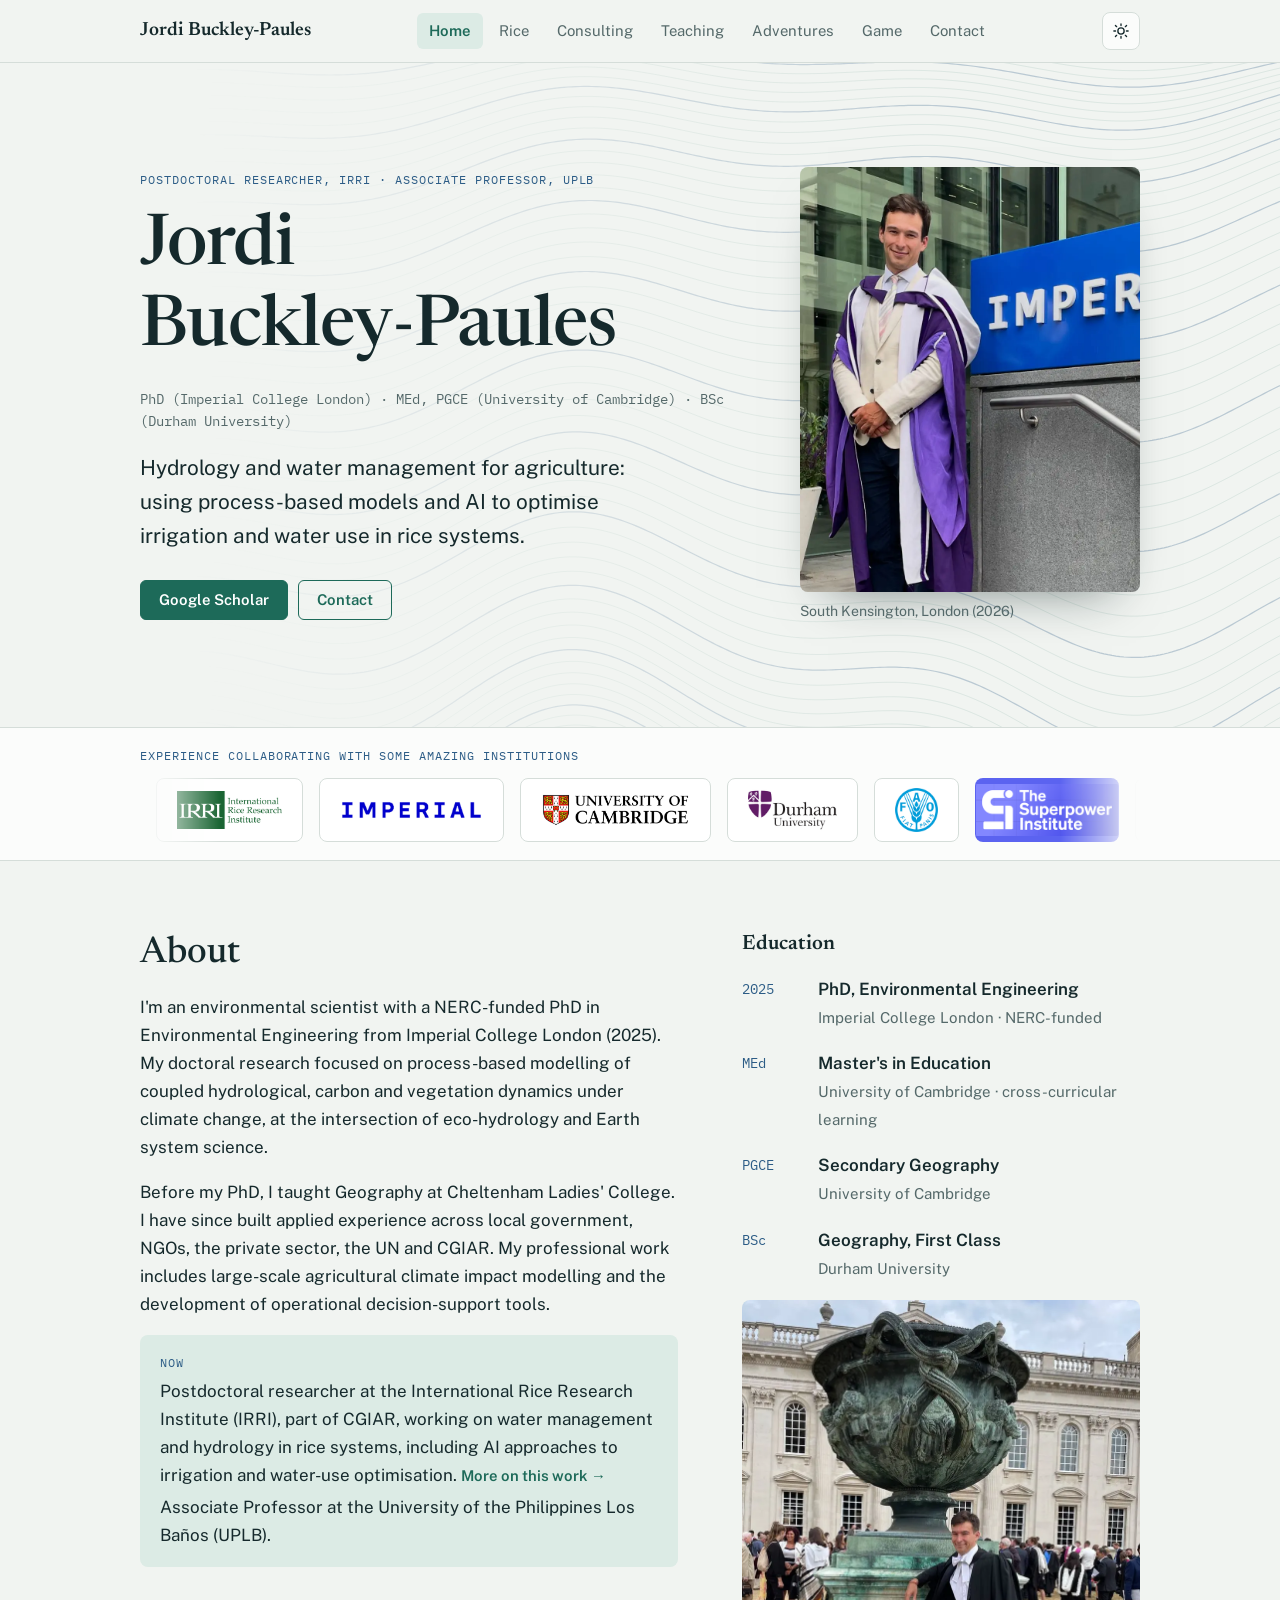
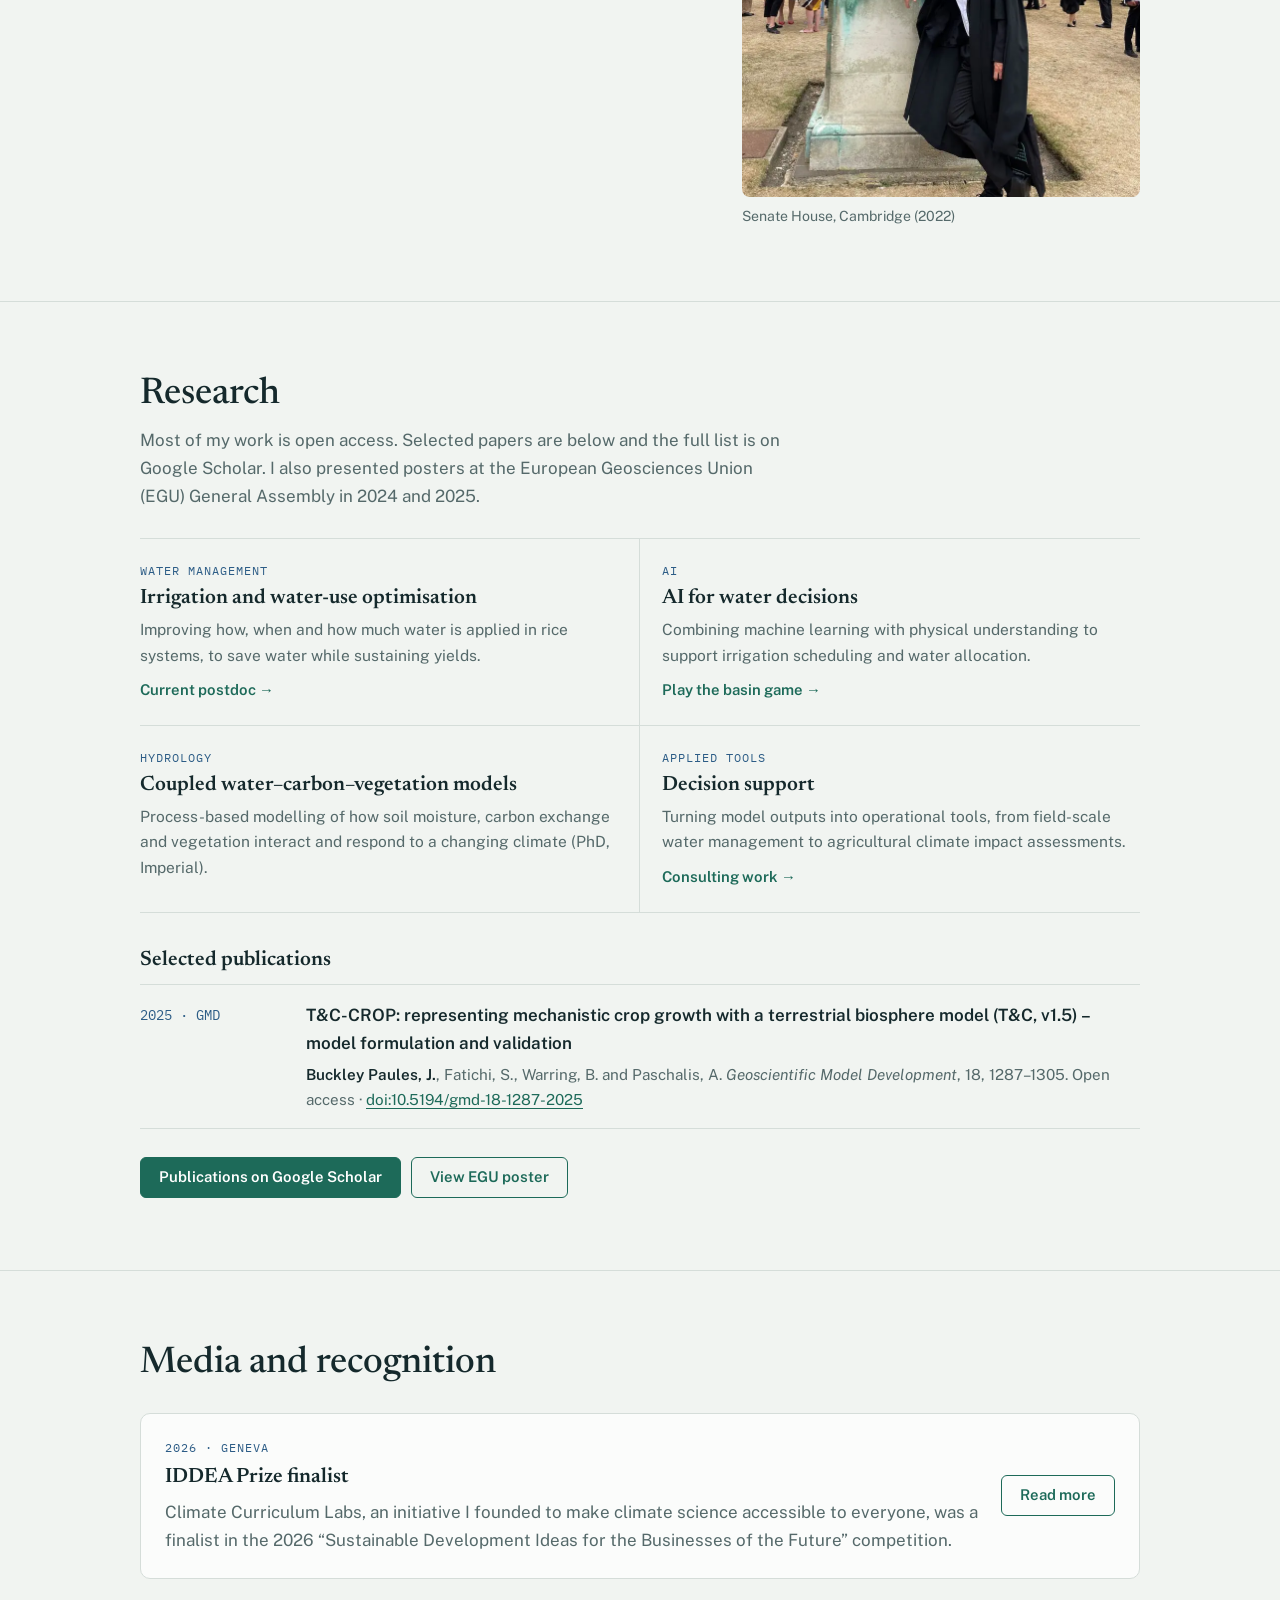
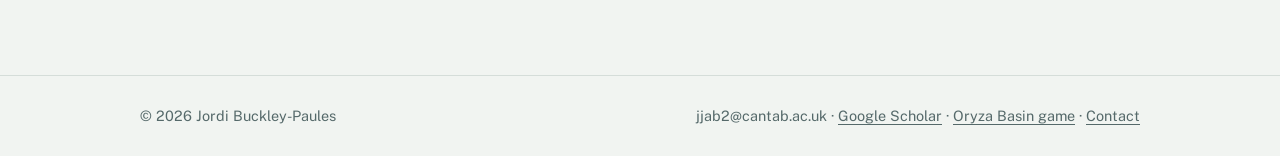
==== index.html @ 2131908d "Add selected publication (GMD 2025) and consulting project descriptions Updated the publication sect" ====
<!doctype html>
<html lang="en-GB">
<head>
<meta charset="utf-8">
<meta name="viewport" content="width=device-width, initial-scale=1, viewport-fit=cover">
<title>Jordi Buckley-Paules · Hydrology and water for rice</title>
<meta name="description" content="Jordi Buckley-Paules, postdoctoral researcher at IRRI working on hydrology, water management, irrigation optimisation and AI for rice systems.">
<meta name="author" content="Jordi Buckley-Paules">
<link rel="canonical" href="https://jordbps.github.io/">
<meta name="theme-color" content="#f1f4f1" media="(prefers-color-scheme: light)">
<meta name="theme-color" content="#0f1a1b" media="(prefers-color-scheme: dark)">
<meta name="color-scheme" content="light dark">
<link rel="icon" href="data:image/svg+xml,%3Csvg xmlns='http://www.w3.org/2000/svg' viewBox='0 0 64 64'%3E%3Crect width='64' height='64' rx='14' fill='%231d6a59'/%3E%3Ctext x='32' y='43' text-anchor='middle' font-family='Georgia,serif' font-size='30' fill='%23fff'%3EJB%3C/text%3E%3C/svg%3E">
<link rel="apple-touch-icon" href="img/apple-touch-icon.png">
<meta property="og:type" content="profile">
<meta property="og:site_name" content="Jordi Buckley-Paules">
<meta property="og:title" content="Jordi Buckley-Paules · Hydrology and water for rice">
<meta property="og:description" content="Jordi Buckley-Paules, postdoctoral researcher at IRRI working on hydrology, water management, irrigation optimisation and AI for rice systems.">
<meta property="og:url" content="https://jordbps.github.io/">
<meta property="og:image" content="https://jordbps.github.io/img/og-image.jpg">
<meta property="og:image:width" content="1200">
<meta property="og:image:height" content="630">
<meta property="og:image:alt" content="Jordi Buckley-Paules: hydrology and water management for rice systems">
<meta property="og:locale" content="en_GB">
<meta name="twitter:card" content="summary_large_image">
<meta name="twitter:title" content="Jordi Buckley-Paules · Hydrology and water for rice">
<meta name="twitter:description" content="Jordi Buckley-Paules, postdoctoral researcher at IRRI working on hydrology, water management, irrigation optimisation and AI for rice systems.">
<meta name="twitter:image" content="https://jordbps.github.io/img/og-image.jpg">
<script type="application/ld+json">{"@context": "https://schema.org", "@type": "Person", "name": "Jordi Buckley-Paules", "url": "https://jordbps.github.io/", "image": "https://jordbps.github.io/img/imperial-graduation.jpg", "jobTitle": "Postdoctoral researcher", "worksFor": {"@type": "Organization", "name": "International Rice Research Institute (IRRI)"}, "alumniOf": [{"@type": "CollegeOrUniversity", "name": "Imperial College London"}, {"@type": "CollegeOrUniversity", "name": "University of Cambridge"}, {"@type": "CollegeOrUniversity", "name": "Durham University"}], "knowsAbout": ["Hydrology", "Irrigation", "Rice water management", "Alternate wetting and drying", "Methane MRV", "Machine learning"], "sameAs": ["https://scholar.google.com/citations?user=2eecasgAAAAJ&hl=en"]}</script>
<script>try{var t=localStorage.getItem('jbp.theme');if(t==='dark'||t==='light')document.documentElement.setAttribute('data-theme',t);}catch(e){}</script>
<link rel="preconnect" href="https://fonts.googleapis.com">
<link rel="preconnect" href="https://fonts.gstatic.com" crossorigin>
<link rel="stylesheet" href="https://fonts.googleapis.com/css2?family=Newsreader:opsz,wght@6..72,400;6..72,500;6..72,600&family=Public+Sans:wght@400;500;600&family=IBM+Plex+Mono:wght@400;500&display=swap">
<style>
html{-webkit-text-size-adjust:100%;text-size-adjust:100%}
body{margin:0}
img{max-width:100%}
[hidden]:not([hidden=until-found i]){display:none!important}
/* Layout: views (Home, Rice, Consulting, Teaching, Adventures, Game, Contact) switched by #hash, one 1040px column,
   a terraced contour-line field behind the hero that nods to rice paddies and alpine maps. */
:root {
  --bg: #f1f4f1;
  --surface: #fbfcfb;
  --ink: #15292c;
  --muted: #55696a;
  --line: #d5ddd9;
  --accent: #1d6a59;
  --accent-soft: #dcebe5;
  --water: #2c5c86;
  --on-accent: #ffffff;
  --s1: #2a78d6; --s2: #eb6834; --s3: #1baf7a;
  --seq0: #e6ebe8; --seq1: #d4e9df; --seq2: #9fcfb8; --seq3: #5fae8f; --seq4: #2b8565; --seq5: #145741;
  --land: #e3e6e3; --sea: #eef3f6; --river: #6f9cc4;
  --display: "Newsreader", "Iowan Old Style", Georgia, serif;
  --body: "Public Sans", "Helvetica Neue", Arial, sans-serif;
  --mono: "IBM Plex Mono", ui-monospace, "SFMono-Regular", Menlo, monospace;
  --maxw: 1040px;
}
@media (prefers-color-scheme: dark) {
  :root:not([data-theme="light"]) {
    --bg: #0f1a1b; --surface: #152224; --ink: #e2ebe8; --muted: #9bb0ac; --line: #26383a;
    --accent: #6cc2aa; --accent-soft: #1b3330; --water: #8fb9df; --on-accent: #0c1716; --s1: #3987e5; --s2: #d95926; --s3: #199e70; --seq0: #26302e; --seq1: #1f3d34; --seq2: #2a5c4b; --seq3: #3d8268; --seq4: #5fae8f; --seq5: #a6dcc4; --land: #222c2c; --sea: #121c1e; --river: #4f7fa8;
    color-scheme: dark;
  }
}
:root[data-theme="dark"] {
  --bg: #0f1a1b; --surface: #152224; --ink: #e2ebe8; --muted: #9bb0ac; --line: #26383a;
  --accent: #6cc2aa; --accent-soft: #1b3330; --water: #8fb9df; --on-accent: #0c1716; --s1: #3987e5; --s2: #d95926; --s3: #199e70; --seq0: #26302e; --seq1: #1f3d34; --seq2: #2a5c4b; --seq3: #3d8268; --seq4: #5fae8f; --seq5: #a6dcc4; --land: #222c2c; --sea: #121c1e; --river: #4f7fa8;
  color-scheme: dark;
}

* { box-sizing: border-box; }
body {
  background: var(--bg); color: var(--ink);
  font-family: var(--body); font-size: 17px; line-height: 1.65;
  -webkit-font-smoothing: antialiased;
}
a { color: var(--accent); text-underline-offset: 3px; }
a:focus-visible, button:focus-visible { outline: 2px solid var(--accent); outline-offset: 3px; border-radius: 4px; }
h1, h2, h3 { font-family: var(--display); font-weight: 500; line-height: 1.15; margin: 0; text-wrap: balance; color: var(--ink); }
h1 { font-size: clamp(2.5rem, 7vw, 4.4rem); letter-spacing: -0.015em; }
h2 { font-size: clamp(1.7rem, 3.4vw, 2.3rem); }
h3 { font-size: 1.3rem; font-weight: 600; }
p { margin: 0; }
.wrap { max-width: var(--maxw); margin-inline: auto; padding-inline: 20px; }
.prose { max-width: 65ch; display: grid; gap: 1em; }
.label {
  font-family: var(--mono); font-size: .76rem; letter-spacing: .08em; text-transform: uppercase;
  color: var(--water);
}
.muted { color: var(--muted); }

/* Header */
header.site {
  position: sticky; top: env(safe-area-inset-top, 0px); z-index: 5;
  background: color-mix(in srgb, var(--bg) 90%, transparent);
  backdrop-filter: blur(8px); border-bottom: 1px solid var(--line);
}
header.site .wrap { display: flex; align-items: center; justify-content: space-between; gap: 12px 20px; flex-wrap: wrap; padding-block: 12px; }
.brand { font-family: var(--display); font-size: 1.2rem; font-weight: 600; color: var(--ink); text-decoration: none; }
nav.main { display: flex; flex-wrap: wrap; gap: 4px; }
nav.main a {
  font-size: .93rem; color: var(--muted); text-decoration: none;
  padding: 6px 12px; border-radius: 6px;
}
nav.main a:hover { color: var(--ink); background: var(--accent-soft); }
nav.main a[aria-current="page"] { color: var(--accent); background: var(--accent-soft); font-weight: 600; }

/* Views */
[data-view] { padding-bottom: 24px; }

/* Hero */
.hero { position: relative; overflow: hidden; border-bottom: 1px solid var(--line); }
.hero canvas {
  position: absolute; inset: 0; width: 100%; height: 100%; pointer-events: none;
  -webkit-mask-image: linear-gradient(90deg, transparent 15%, #000 75%);
          mask-image: linear-gradient(90deg, transparent 15%, #000 75%);
}
.hero .wrap { position: relative; padding-block: clamp(48px, 9vw, 104px); display: grid; gap: 18px; }
.creds { font-family: var(--mono); font-size: .85rem; color: var(--muted); }
.lead { font-size: clamp(1.1rem, 2.2vw, 1.3rem); max-width: 40ch; }
.actions { display: flex; flex-wrap: wrap; gap: 10px; margin-top: 8px; }
.btn {
  display: inline-flex; align-items: center; gap: 8px; cursor: pointer;
  font: 600 .93rem/1 var(--body); padding: 12px 18px; border-radius: 6px;
  text-decoration: none; border: 1px solid var(--accent);
}
.btn.primary { background: var(--accent); color: var(--on-accent); }
.btn.ghost { background: transparent; color: var(--accent); }
.btn:hover { filter: brightness(1.07); }
.btn.ghost:hover { background: var(--accent-soft); }

/* Organisations strip */
.orgs { border-bottom: 1px solid var(--line); background: var(--surface); }
.orgs .wrap { display: flex; flex-direction: column; align-items: stretch; gap: 12px; padding-block: 18px; }
.orgs .label { flex: none; }
.ticker {
  flex: 1; min-width: 0; overflow: hidden;
  -webkit-mask-image: linear-gradient(90deg, transparent, #000 8%, #000 92%, transparent);
          mask-image: linear-gradient(90deg, transparent, #000 8%, #000 92%, transparent);
}
.ticker-track { list-style: none; margin: 0; padding: 0 0 0 16px; display: flex; gap: 16px; width: max-content; }
.ticker-track li {
  display: flex; align-items: center; justify-content: center; height: 64px; padding-inline: 20px; white-space: nowrap;
  background: #ffffff; border: 1px solid var(--line); border-radius: 8px; overflow: hidden;
  font-family: var(--display); font-size: 1.1rem; font-weight: 600; color: #1f3a8a;
}
.ticker-track li.dark { padding: 0; background: #5b63f0; border-color: transparent; }
.ticker-track li img { width: auto; max-width: none; display: block; }
@media (prefers-reduced-motion: no-preference) {
  .ticker-track.moving { animation: tick var(--tick-dur, 40s) linear infinite; }
  .ticker:hover .ticker-track { animation-play-state: paused; }
  @keyframes tick { from { transform: translateX(0); } to { transform: translateX(-50%); } }
}
@media (prefers-reduced-motion: reduce) { .ticker { overflow-x: auto; } }

/* Sections */
section.block { padding-block: clamp(40px, 6vw, 72px); }
section.block + section.block { border-top: 1px solid var(--line); }
.head { display: grid; gap: 10px; margin-bottom: 28px; max-width: 65ch; }
.split { display: grid; grid-template-columns: minmax(0, 1.35fr) minmax(0, 1fr); gap: clamp(28px, 5vw, 64px); align-items: start; }

.now {
  background: var(--accent-soft); border-radius: 8px; padding: 18px 20px;
  display: grid; gap: 4px;
}

/* Education timeline */
.timeline { list-style: none; margin: 0; padding: 0; display: grid; gap: 18px; }
.timeline li { display: grid; grid-template-columns: 64px minmax(0, 1fr); gap: 12px; }
.timeline .yr { font-family: var(--mono); font-size: .85rem; color: var(--water); padding-top: 3px; }
.timeline strong { display: block; font-weight: 600; }
.timeline span { color: var(--muted); font-size: .94rem; }

/* Research list: rows, not cards */
.areas { display: grid; grid-template-columns: repeat(2, minmax(0, 1fr)); border-top: 1px solid var(--line); }
.area { padding: 22px 22px 22px 0; border-bottom: 1px solid var(--line); display: grid; gap: 6px; align-content: start; }
.area:nth-child(odd) { border-right: 1px solid var(--line); }
.area:nth-child(even) { padding-left: 22px; padding-right: 0; }
.area p { color: var(--muted); font-size: .97rem; }
.unit { font-family: var(--mono); font-size: .76rem; letter-spacing: .08em; text-transform: uppercase; color: var(--water); }

/* Steps */
.steps { list-style: none; margin: 0; padding: 0; display: grid; grid-template-columns: repeat(3, minmax(0, 1fr)); gap: 20px; }
.steps li { display: grid; gap: 8px; align-content: start; padding-top: 16px; border-top: 2px solid var(--accent); }
.steps .n { font-family: var(--mono); font-size: .8rem; color: var(--accent); }
.steps p { color: var(--muted); font-size: .97rem; }

/* Feature (media) */
.feature {
  display: grid; grid-template-columns: minmax(0, 1fr) auto; gap: 20px; align-items: center;
  background: var(--surface); border: 1px solid var(--line); border-radius: 10px; padding: 24px;
}

/* Lists with mono meta */
.ledger { list-style: none; margin: 0; padding: 0; border-top: 1px solid var(--line); }
.ledger li { display: grid; grid-template-columns: 150px minmax(0, 1fr); gap: 16px; padding-block: 16px; border-bottom: 1px solid var(--line); }
.ledger .meta { font-family: var(--mono); font-size: .85rem; color: var(--water); padding-top: 3px; font-variant-numeric: tabular-nums; }
.ledger strong { font-weight: 600; }
.ledger p { color: var(--muted); }
.pubs-head { margin: 36px 0 12px; }
.pubs strong a { color: var(--ink); text-decoration: none; }
.pubs strong a:hover { color: var(--accent); text-decoration: underline; }
.pubs p { font-size: .95rem; margin-top: 4px; }
.pubs p b { color: var(--ink); font-weight: 600; }

/* Quotes */
.quotes { display: grid; grid-template-columns: repeat(2, minmax(0, 1fr)); gap: 20px; }
blockquote {
  margin: 0; background: var(--surface); border: 1px solid var(--line); border-radius: 10px; padding: 24px;
  font-family: var(--display); font-size: 1.12rem; line-height: 1.55; display: grid; gap: 14px; align-content: space-between;
}
blockquote footer { font-family: var(--mono); font-size: .8rem; color: var(--muted); }

/* Table */
.table-wrap { overflow-x: auto; }
table { width: 100%; border-collapse: collapse; font-size: .97rem; }
th, td { text-align: left; padding: 12px 14px 12px 0; border-bottom: 1px solid var(--line); vertical-align: top; }
th { font-family: var(--mono); font-weight: 500; font-size: .78rem; letter-spacing: .08em; text-transform: uppercase; color: var(--muted); }
td:first-child { font-weight: 600; white-space: nowrap; padding-right: 24px; }

/* Stats */
.stats { display: flex; flex-wrap: wrap; gap: 12px 36px; margin-block: 8px 4px; }
.stat { display: grid; }
.stat b { font-family: var(--display); font-size: 2rem; font-weight: 500; line-height: 1.1; font-variant-numeric: tabular-nums; }
.stat span { font-family: var(--mono); font-size: .78rem; color: var(--muted); }

/* Photos */
figure { margin: 0; display: grid; gap: 8px; align-content: start; }
figure img { width: 100%; max-width: 100%; height: auto; display: block; border-radius: 8px; background: var(--line); object-fit: cover; }
figcaption { font-size: .88rem; color: var(--muted); }
figcaption b { color: var(--ink); font-weight: 600; }
.hero .wrap.has-photo { grid-template-columns: minmax(0, 1fr) minmax(0, 340px); align-items: center; gap: 24px 56px; }
.hero-text { display: grid; gap: 18px; min-width: 0; }
.hero-photo img { aspect-ratio: 4 / 5; box-shadow: 0 24px 48px -28px rgba(10, 30, 30, .55); }
.photo-row { display: grid; grid-template-columns: minmax(0, 1.6fr) minmax(0, 1fr); gap: 20px; margin-block: 8px 32px; }
.photo-row img { aspect-ratio: 4 / 3; height: 100%; }
.photo-row .sq img { aspect-ratio: 1; }
.trio { display: grid; grid-template-columns: repeat(3, minmax(0, 1fr)); gap: 20px; }
.trio img { aspect-ratio: 1; }
.tall img { aspect-ratio: 4 / 5; }
.quad { display: grid; grid-template-columns: repeat(4, minmax(0, 1fr)); gap: 20px; }
.quad img { aspect-ratio: 3 / 4; }

/* Photo reel: slow left-to-right drift */
.reel {
  overflow: hidden; padding-block: 4px;
  -webkit-mask-image: linear-gradient(90deg, transparent, #000 6%, #000 94%, transparent);
          mask-image: linear-gradient(90deg, transparent, #000 6%, #000 94%, transparent);
}
.reel-track { display: flex; gap: 20px; width: max-content; padding-inline: 10px; }
.reel figure { width: clamp(220px, 28vw, 320px); flex: none; }
.reel img { aspect-ratio: 1; }
@media (prefers-reduced-motion: no-preference) {
  .reel-track.moving { animation: drift var(--reel-dur, 90s) linear infinite; }
  .reel:hover .reel-track, .reel:focus-within .reel-track { animation-play-state: paused; }
  @keyframes drift { from { transform: translateX(-50%); } to { transform: translateX(0); } }
}
@media (prefers-reduced-motion: reduce) {
  .reel { overflow-x: auto; -webkit-mask-image: none; mask-image: none; }
}

/* Pages that will host dashboards and maps */
.panels { display: grid; grid-template-columns: repeat(3, minmax(0, 1fr)); gap: 20px; }
.panel {
  border: 1px dashed color-mix(in srgb, var(--muted) 45%, transparent); border-radius: 10px;
  min-height: 230px; padding: 20px; display: grid; align-content: end; gap: 6px;
  background-color: var(--surface);
  background-image:
    linear-gradient(color-mix(in srgb, var(--line) 70%, transparent) 1px, transparent 1px),
    linear-gradient(90deg, color-mix(in srgb, var(--line) 70%, transparent) 1px, transparent 1px);
  background-size: 28px 28px;
}
.panel.wide { grid-column: span 2; min-height: 340px; }
.panel h3 { font-size: 1.15rem; }
.panel p { color: var(--muted); font-size: .95rem; max-width: 46ch; }
.status { justify-self: start; font-family: var(--mono); font-size: .72rem; letter-spacing: .08em; text-transform: uppercase;
  color: var(--water); background: var(--bg); border: 1px solid var(--line); border-radius: 4px; padding: 3px 7px; margin-bottom: 4px; }
.status.example { color: var(--s2); border-color: color-mix(in srgb, var(--s2) 45%, var(--line)); }
.more { font-weight: 600; font-size: .93rem; text-decoration: none; margin-top: 4px; }
.more:hover { text-decoration: underline; }
.clients { display: grid; grid-template-columns: repeat(2, minmax(0, 1fr)); gap: 20px; }
.client { display: grid; gap: 6px; padding-top: 16px; border-top: 1px solid var(--line); }
.client p { color: var(--muted); }

.banner { margin-top: 12px; }
.banner img { aspect-ratio: 16 / 7; object-position: 50% 45%; border-radius: 10px; }

/* Teaching photo layouts */
.pair { display: grid; grid-template-columns: repeat(2, minmax(0, 1fr)); gap: 16px; align-content: start; }
.wide-pair { display: grid; grid-template-columns: repeat(2, minmax(0, 1fr)); gap: 16px; }
.wide-pair img { aspect-ratio: 2.55 / 1; }
.pair-cap { font-size: .88rem; color: var(--muted); margin-top: 8px; }
.quad4 { display: grid; grid-template-columns: repeat(4, minmax(0, 1fr)); gap: 20px; }
.quad4 img { aspect-ratio: 1; }
figure.note { max-width: 760px; margin-bottom: 28px; }
figure.note img { aspect-ratio: auto; border: 1px solid var(--line); box-shadow: 0 18px 40px -28px rgba(10,30,30,.45); }

/* Data panels */
.vpanels { display: grid; grid-template-columns: repeat(3, minmax(0, 1fr)); gap: 20px; }
.vpanel { background: var(--surface); border: 1px solid var(--line); border-radius: 10px; padding: 20px; display: grid; gap: 14px; align-content: start; min-width: 0; }
.vpanel.span2 { grid-column: span 2; }
.vpanel.full { grid-column: 1 / -1; }
.vpanel header { display: grid; gap: 6px; }
.vpanel header p { color: var(--muted); font-size: .95rem; max-width: 70ch; }
.vpanel h3 { font-size: 1.2rem; }
.vz-wrap { min-width: 0; display: grid; gap: 10px; }
svg.vz { width: 100%; height: auto; display: block; font-family: var(--mono); overflow: visible; }
svg.vz.map { overflow: hidden; border-radius: 6px; }
svg.vz text { fill: var(--muted); font-size: 11px; }
svg.vz .t { font-family: var(--body); font-size: 11.5px; }
.vz-grid line { stroke: var(--line); stroke-width: 1; }
.vz-ref { stroke: var(--muted); stroke-width: 1; opacity: .6; }
.vz-thresh { stroke: var(--s2); stroke-width: 1.5; stroke-dasharray: 5 4; }
.vz-band { fill: var(--accent-soft); opacity: .7; }
svg.vz .vz-note { fill: var(--ink); font-family: var(--body); font-size: 11.5px; }
svg.vz .dl { fill: var(--ink); font-family: var(--body); font-size: 12px; font-weight: 600; }
.ln { fill: none; stroke-width: 2; stroke-linejoin: round; stroke-linecap: round; }
.ln.s1 { stroke: var(--s1); } .ln.s2 { stroke: var(--s2); } .ln.s3 { stroke: var(--s3); }
.pt { stroke: var(--surface); stroke-width: 2; }
.pt.s1 { fill: var(--s1); } .pt.s2 { fill: var(--s2); } .pt.s3 { fill: var(--s3); }
.bar.s1 { fill: var(--s1); }
.hit { fill: transparent; }
g[data-tip]:hover .pt, g[data-tip]:focus .pt { r: 6px; }
g[data-tip]:hover .bar { filter: brightness(1.12); }
.vz-kpis { display: grid; grid-template-columns: repeat(3, minmax(0, 1fr)); gap: 12px; }
.vz-kpis div { display: grid; gap: 2px; padding: 12px 14px; background: var(--bg); border-radius: 8px; }
.vz-kpis b { font-family: var(--display); font-size: 1.7rem; font-weight: 500; line-height: 1.1; font-variant-numeric: tabular-nums; color: var(--ink); }
.vz-kpis span { font-size: .8rem; color: var(--muted); }
.vz-legend { display: flex; flex-wrap: wrap; align-items: center; gap: 8px 18px; font-size: .82rem; color: var(--muted); }
.vz-legend > span { display: inline-flex; align-items: center; gap: 6px; }
.vz-legend-title { font-weight: 600; color: var(--ink); }
.vz-ramp { display: inline-flex; flex-wrap: wrap; gap: 4px 10px; }
.vz-ramp span { display: inline-flex; align-items: center; gap: 5px; }
.sw { width: 14px; height: 14px; border-radius: 3px; display: inline-block; }
.sw.s1b { background: var(--s1); }
.ln-sw { width: 18px; height: 3px; border-radius: 2px; display: inline-block; }
.ln-sw.s1 { background: var(--s1); } .ln-sw.s2 { background: var(--s2); } .ln-sw.s3 { background: var(--s3); }
.vz-legend-key { display: inline-flex; align-items: center; gap: 6px; }
.vz-legend-key .dot { width: 9px; height: 9px; border-radius: 50%; background: var(--ink); display: inline-block; margin-left: 6px; }
.vz-legend-key .star { font-style: normal; color: var(--s2); margin-left: 10px; }
.seq0 { fill: var(--seq0); } .seq1 { fill: var(--seq1); } .seq2 { fill: var(--seq2); } .seq3 { fill: var(--seq3); } .seq4 { fill: var(--seq4); } .seq5 { fill: var(--seq5); }
i.sw.seq1 { background: var(--seq1); } i.sw.seq2 { background: var(--seq2); } i.sw.seq3 { background: var(--seq3); } i.sw.seq4 { background: var(--seq4); } i.sw.seq5 { background: var(--seq5); }
.map .vz-sea { fill: var(--sea); }
.map .vz-land-other path { fill: var(--land); stroke: var(--surface); stroke-width: .6; }
.map .vz-countries path { stroke: var(--surface); stroke-width: .9; stroke-linejoin: round; }
.map .vz-countries path:hover, .map .vz-countries path:focus { stroke: var(--ink); stroke-width: 1.6; outline: none; }
.map .vz-rivers path { fill: none; stroke: var(--river); stroke-width: 1.1; stroke-linecap: round; opacity: .85; }
.map .vz-clabels text { font-family: var(--body); font-size: 11px; letter-spacing: .12em; fill: var(--ink); opacity: .75; font-weight: 600; paint-order: stroke; stroke: var(--surface); stroke-width: 3px; stroke-opacity: .6; }
.map .vz-regions circle:not(.hit) { fill: var(--ink); stroke: var(--surface); stroke-width: 2; }
.map .vz-regions text { font-family: var(--body); font-size: 12px; fill: var(--ink); font-weight: 600; paint-order: stroke; stroke: var(--surface); stroke-width: 3.5px; }
.map .vz-irri polygon { fill: var(--s2); stroke: var(--surface); stroke-width: 1.5; }
.map .vz-irri text { font-family: var(--body); font-size: 12px; font-weight: 700; fill: var(--ink); paint-order: stroke; stroke: var(--surface); stroke-width: 3.5px; }
.map .vz-scale path { stroke: var(--ink); stroke-width: 1.5; fill: none; }
.map .vz-scale text { fill: var(--ink); }
.vz-src { font-size: .8rem; color: var(--muted); }
.vz-table summary { cursor: pointer; font-size: .85rem; color: var(--accent); font-weight: 600; }
.vz-table table { margin-top: 8px; max-width: 420px; }
.vz-table td.num { font-variant-numeric: tabular-nums; text-align: right; }
.node rect { fill: var(--bg); stroke: var(--line); stroke-width: 1.2; }
.node.core rect { fill: var(--accent-soft); stroke: var(--accent); }
.node.core2 rect { fill: var(--bg); stroke: var(--water); }
svg.vz .nt { fill: var(--ink); font-family: var(--body); font-size: 12px; font-weight: 600; }
svg.vz .ns { fill: var(--muted); font-family: var(--body); font-size: 10.5px; }
.edge { fill: none; stroke: var(--muted); stroke-width: 1.3; }
.ahd { fill: var(--muted); }
.vz-outs { list-style: none; margin: 0; padding: 0; display: grid; gap: 6px; font-size: .9rem; color: var(--muted); }
.vz-outs li { padding-left: 14px; position: relative; }
.vz-outs li::before { content: ""; position: absolute; left: 0; top: .6em; width: 6px; height: 6px; border-radius: 50%; background: var(--accent); }
.vz-outs b { color: var(--ink); }
.vz-axis-x { fill: var(--muted); }
#vz-tip { position: fixed; z-index: 50; pointer-events: none; background: var(--ink); color: var(--bg); font-size: .82rem; line-height: 1.35;
  padding: 7px 10px; border-radius: 6px; max-width: 260px; box-shadow: 0 8px 24px -10px rgba(0,0,0,.5); }

/* Contact */
.contact-grid { display: grid; grid-template-columns: repeat(2, minmax(0, 1fr)); gap: 20px; max-width: 760px; }
.contact-item { display: grid; gap: 10px; align-content: start; padding-top: 16px; border-top: 1px solid var(--line); }
.email-row { display: flex; flex-wrap: wrap; align-items: center; gap: 10px; }
.email { font-family: var(--mono); font-size: 1rem; user-select: all; overflow-wrap: anywhere; }
.copy {
  font: 500 .8rem/1 var(--body); padding: 7px 10px; border-radius: 6px; cursor: pointer;
  background: var(--accent-soft); color: var(--accent); border: 1px solid transparent;
}

footer.site { border-top: 1px solid var(--line); padding-block: 28px; color: var(--muted); font-size: .9rem; }
footer.site .wrap { display: flex; flex-wrap: wrap; justify-content: space-between; gap: 12px; }
footer.site a { color: var(--muted); }

@media (max-width: 980px) and (min-width: 761px) {
  .vpanels { grid-template-columns: minmax(0, 1fr); }
  .vpanel.span2 { grid-column: auto; }
  .quad4 { grid-template-columns: repeat(2, minmax(0, 1fr)); }
  .quad { grid-template-columns: repeat(2, minmax(0, 1fr)); }
}
@media (max-width: 760px) {
  body { font-size: 16px; }
  .split, .quotes, .steps, .contact-grid { grid-template-columns: minmax(0, 1fr); }
  .areas { grid-template-columns: minmax(0, 1fr); }
  .area, .area:nth-child(even) { padding: 18px 0; border-right: 0; }
  .area:nth-child(odd) { border-right: 0; }
  .feature { grid-template-columns: minmax(0, 1fr); }
  .hero .wrap.has-photo, .photo-row, .trio { grid-template-columns: minmax(0, 1fr); }
  .quad { grid-template-columns: repeat(2, minmax(0, 1fr)); gap: 14px; }
  .vpanels, .wide-pair { grid-template-columns: minmax(0, 1fr); }
  .vpanel.span2 { grid-column: auto; }
  .quad4 { grid-template-columns: repeat(2, minmax(0, 1fr)); gap: 14px; }
  .vz-kpis b { font-size: 1.3rem; }
  .vpanel { padding: 14px; }
  .vz-wrap.scroll { overflow-x: auto; }
  .vz-wrap.scroll svg.vz { min-width: 620px; }
  .vz-kpis { grid-template-columns: minmax(0, 1fr); }
  .orgs .wrap { flex-direction: column; align-items: stretch; }
  .panels, .clients { grid-template-columns: minmax(0, 1fr); }
  .panel.wide { grid-column: auto; min-height: 260px; }
  .hero-photo { max-width: 300px; }
  .ledger li { grid-template-columns: minmax(0, 1fr); gap: 2px; }
  header.site { position: static; }
}
@media (prefers-reduced-motion: no-preference) {
  [data-view]:not([hidden]) { animation: rise .35s ease-out; }
  @keyframes rise { from { transform: translateY(6px); } to { transform: none; } }
}

/* ---- added: skip link, theme toggle, mobile menu, game view ---- */
.skip { position: absolute; left: 12px; top: -48px; z-index: 20; background: var(--accent); color: var(--on-accent); padding: 8px 14px; border-radius: 6px; font-weight: 600; text-decoration: none; }
.skip:focus { top: 12px; }
.hdr-tools { display: flex; align-items: center; gap: 6px; }
.icon-btn { display: inline-grid; place-items: center; width: 38px; height: 38px; border-radius: 8px; border: 1px solid var(--line);
  background: var(--surface); color: var(--ink); cursor: pointer; padding: 0; }
.icon-btn:hover { background: var(--accent-soft); }
.icon-btn svg { width: 18px; height: 18px; }
.theme-btn .moon { display: none; }
:root[data-theme="dark"] .theme-btn .sun { display: none; }
:root[data-theme="dark"] .theme-btn .moon { display: block; }
@media (prefers-color-scheme: dark) {
  :root:not([data-theme="light"]) .theme-btn .sun { display: none; }
  :root:not([data-theme="light"]) .theme-btn .moon { display: block; }
}
.menu-btn { display: none; }
.game-frame { position: relative; border: 1px solid var(--line); border-radius: 10px; overflow: hidden; background: var(--surface);
  height: min(86vh, 900px); min-height: 560px; }
.game-frame iframe { position: absolute; inset: 0; width: 100%; height: 100%; border: 0; }
.game-facts { display: flex; flex-wrap: wrap; gap: 8px; }
.game-facts span { font-family: var(--mono); font-size: .76rem; letter-spacing: .04em; color: var(--muted);
  border: 1px solid var(--line); border-radius: 999px; padding: 4px 10px; background: var(--surface); }
.wrap.wide { max-width: 1480px; }
@media (max-width: 760px) {
  header.site .wrap { flex-wrap: nowrap; }
  .menu-btn { display: inline-grid; }
  nav.main { display: none; position: absolute; left: 0; right: 0; top: 100%; flex-direction: column; gap: 2px;
    padding: 8px 16px 14px; background: var(--bg); border-bottom: 1px solid var(--line); box-shadow: 0 16px 30px -24px rgba(0,0,0,.5); }
  header.site { position: sticky; }
  header.site .wrap { position: relative; }
  nav.main.open { display: flex; }
  nav.main a { padding: 10px 12px; font-size: 1rem; }
  .hdr-tools { margin-left: auto; }
  .game-frame { height: 82vh; min-height: 520px; }
}
</style>
</head>
<body>
<a class="skip" href="#main">Skip to content</a>
<header class="site">
  <div class="wrap">
    <a class="brand" href="#home">Jordi Buckley-Paules</a>
    <nav class="main" id="site-nav" aria-label="Main">
      <a href="#home">Home</a>
      <a href="#rice">Rice</a>
      <a href="#consulting">Consulting</a>
      <a href="#teaching">Teaching</a>
      <a href="#adventures">Adventures</a>
      <a href="#game">Game</a>
      <a href="#contact">Contact</a>
    </nav>
    <div class="hdr-tools">
      <button class="icon-btn theme-btn" id="theme-btn" type="button" aria-label="Switch between light and dark mode">
        <svg class="sun" viewBox="0 0 24 24" fill="none" stroke="currentColor" stroke-width="1.8" stroke-linecap="round" aria-hidden="true"><circle cx="12" cy="12" r="4.2"/><path d="M12 2.5v2.2M12 19.3v2.2M4.6 4.6l1.6 1.6M17.8 17.8l1.6 1.6M2.5 12h2.2M19.3 12h2.2M4.6 19.4l1.6-1.6M17.8 6.2l1.6-1.6"/></svg>
        <svg class="moon" viewBox="0 0 24 24" fill="none" stroke="currentColor" stroke-width="1.8" stroke-linejoin="round" aria-hidden="true"><path d="M20 14.5A8 8 0 0 1 9.5 4a8 8 0 1 0 10.5 10.5z"/></svg>
      </button>
      <button class="icon-btn menu-btn" id="menu-btn" type="button" aria-label="Menu" aria-expanded="false" aria-controls="site-nav">
        <svg viewBox="0 0 24 24" fill="none" stroke="currentColor" stroke-width="1.8" stroke-linecap="round" aria-hidden="true"><path d="M4 7h16M4 12h16M4 17h16"/></svg>
      </button>
    </div>
  </div>
</header>

<main id="main" tabindex="-1">

<!-- ================= HOME ================= -->
<div id="home" data-view>
  <div class="hero">
    <canvas id="terraces" aria-hidden="true"></canvas>
    <div class="wrap has-photo">
      <div class="hero-text">
      <span class="label">Postdoctoral researcher, IRRI · Associate Professor, UPLB</span>
      <h1>Jordi Buckley&#8209;Paules</h1>
      <p class="creds">PhD (Imperial College London) · MEd, PGCE (University of Cambridge) · BSc (Durham University)</p>
      <p class="lead">Hydrology and water management for agriculture: using process-based models and AI to optimise irrigation and water use in rice systems.</p>
      <div class="actions">
        <a class="btn primary" href="https://scholar.google.com/citations?user=2eecasgAAAAJ&amp;hl=en" target="_blank" rel="noopener">Google Scholar</a>
        <a class="btn ghost" href="#contact">Contact</a>
      </div>
      </div>
      <figure class="hero-photo">
        <img decoding="async" src="img/imperial-graduation.webp" alt="Jordi in PhD graduation robes outside Imperial College London" width="880" height="1100" fetchpriority="high">
        <figcaption>South Kensington, London (2026)</figcaption>
      </figure>
    </div>
  </div>

  <div class="orgs">
    <div class="wrap">
      <span class="label">Experience collaborating with some amazing institutions</span>
      <div class="ticker">
        <ul class="ticker-track">
          <!-- LOGOS: to use a logo, replace the text inside an <li> with <img decoding="async" src="img/logo-name.png" alt="Name"> -->
          <li><img decoding="async" src="img/logo-irri.png" alt="International Rice Research Institute (IRRI)" style="height:38px"></li>
          <li><img decoding="async" src="img/logo-imperial.png" alt="Imperial College London" style="height:20px"></li>
          <li><img decoding="async" src="img/logo-cambridge.png" alt="University of Cambridge" style="height:34px"></li>
          <li><img decoding="async" src="img/logo-durham.png" alt="Durham University" style="height:42px"></li>
          <li><img decoding="async" src="img/logo-fao.png" alt="Food and Agriculture Organization of the United Nations (FAO)" style="height:44px"></li>
          <li class="dark"><img decoding="async" src="img/logo-superpower.png" alt="The Superpower Institute" style="height:52px"></li>
        </ul>
      </div>
    </div>
  </div>

  <section class="block">
    <div class="wrap split">
      <div class="prose">
        <h2>About</h2>
        <p>I'm an environmental scientist with a NERC-funded PhD in Environmental Engineering from Imperial College London (2025). My doctoral research focused on process-based modelling of coupled hydrological, carbon and vegetation dynamics under climate change, at the intersection of eco-hydrology and Earth system science.</p>
        <p>Before my PhD, I taught Geography at Cheltenham Ladies' College. I have since built applied experience across local government, NGOs, the private sector, the UN and CGIAR. My professional work includes large-scale agricultural climate impact modelling and the development of operational decision-support tools.</p>
        <div class="now">
          <span class="label">Now</span>
          <p>Postdoctoral researcher at the International Rice Research Institute (IRRI), part of CGIAR, working on water management and hydrology in rice systems, including AI approaches to irrigation and water-use optimisation. <a class="more" href="#rice">More on this work →</a></p>
          <p>Associate Professor at the University of the Philippines Los Baños (UPLB).</p>
        </div>
      </div>
      <div style="display:grid; gap:18px">
        <h3>Education</h3>
        <ol class="timeline">
          <li><span class="yr">2025</span><div><strong>PhD, Environmental Engineering</strong><span>Imperial College London · NERC-funded</span></div></li>
          <li><span class="yr">MEd</span><div><strong>Master's in Education</strong><span>University of Cambridge · cross-curricular learning</span></div></li>
          <li><span class="yr">PGCE</span><div><strong>Secondary Geography</strong><span>University of Cambridge</span></div></li>
          <li><span class="yr">BSc</span><div><strong>Geography, First Class</strong><span>Durham University</span></div></li>
        </ol>
        <figure class="tall">
          <img decoding="async" src="img/cambridge-senate-house.webp" alt="Jordi in academic gown outside Senate House, Cambridge" width="840" height="1000" loading="lazy">
          <figcaption>Senate House, Cambridge (2022)</figcaption>
        </figure>
      </div>
    </div>
  </section>

  <section class="block" id="research">
    <div class="wrap">
      <div class="head">
        <h2>Research</h2>
        <p class="muted">Most of my work is open access. Selected papers are below and the full list is on Google Scholar. I also presented posters at the European Geosciences Union (EGU) General Assembly in 2024 and 2025.</p>
      </div>
      <div class="areas">
        <div class="area">
          <span class="unit">Water management</span>
          <h3>Irrigation and water-use optimisation</h3>
          <p>Improving how, when and how much water is applied in rice systems, to save water while sustaining yields.</p>
          <a class="more" href="#rice">Current postdoc →</a>
        </div>
        <div class="area">
          <span class="unit">AI</span>
          <h3>AI for water decisions</h3>
          <p>Combining machine learning with physical understanding to support irrigation scheduling and water allocation.</p>
          <a class="more" href="#game">Play the basin game →</a>
        </div>
        <div class="area">
          <span class="unit">Hydrology</span>
          <h3>Coupled water–carbon–vegetation models</h3>
          <p>Process-based modelling of how soil moisture, carbon exchange and vegetation interact and respond to a changing climate (PhD, Imperial).</p>
        </div>
        <div class="area">
          <span class="unit">Applied tools</span>
          <h3>Decision support</h3>
          <p>Turning model outputs into operational tools, from field-scale water management to agricultural climate impact assessments.</p>
          <a class="more" href="#consulting">Consulting work →</a>
        </div>
      </div>
      <h3 class="pubs-head">Selected publications</h3>
      <ol class="ledger pubs">
        <li><span class="meta">2025 · GMD</span><div>
          <strong><a href="https://doi.org/10.5194/gmd-18-1287-2025" target="_blank" rel="noopener">T&amp;C-CROP: representing mechanistic crop growth with a terrestrial biosphere model (T&amp;C, v1.5) – model formulation and validation</a></strong>
          <p><b>Buckley Paules, J.</b>, Fatichi, S., Warring, B. and Paschalis, A. <i>Geoscientific Model Development</i>, 18, 1287–1305. Open access · <a href="https://doi.org/10.5194/gmd-18-1287-2025" target="_blank" rel="noopener">doi:10.5194/gmd-18-1287-2025</a></p>
        </div></li>
      </ol>
      <div class="actions" style="margin-top:28px">
        <a class="btn primary" href="https://scholar.google.com/citations?user=2eecasgAAAAJ&amp;hl=en" target="_blank" rel="noopener">Publications on Google Scholar</a>
        <a class="btn ghost" href="https://docs.google.com/presentation/d/1T5bfALhKF1XDqYVPb3DJB7Y2GRx4-NZzkO3MvnVeYdY/present" target="_blank" rel="noopener">View EGU poster</a>
      </div>
    </div>
  </section>

  <section class="block" id="media">
    <div class="wrap">
      <div class="head"><h2>Media and recognition</h2></div>
      <div class="feature">
        <div style="display:grid; gap:8px">
          <span class="label">2026 · Geneva</span>
          <h3>IDDEA Prize finalist</h3>
          <p class="muted">Climate Curriculum Labs, an initiative I founded to make climate science accessible to everyone, was a finalist in the 2026 “Sustainable Development Ideas for the Businesses of the Future” competition.</p>
        </div>
        <a class="btn ghost" href="https://prix-iddea.ch/decouvrez-les-finalistes-2026-climate-curriculum-labs/" target="_blank" rel="noopener">Read more</a>
      </div>
    </div>
  </section>
</div>

<!-- ================= RICE ================= -->
<div id="rice" data-view hidden>
  <section class="block">
    <div class="wrap" style="display:grid; gap:18px">
      <span class="label">Postdoctoral research · IRRI · CGIAR</span>
      <h1>Water for rice</h1>
      <p class="lead muted">Hydrology, irrigation and water-use optimisation in rice systems, using process-based models, field data and AI.</p>
    </div>
  </section>

  <section class="block">
    <div class="wrap split">
      <div class="prose">
        <h2>Overview</h2>
        <p>Rice is one of the world's most water-intensive crops. As a postdoctoral researcher at the International Rice Research Institute (IRRI), part of CGIAR, I work on water management and hydrology in rice systems, with a focus on optimising irrigation and water use.</p>
        <p>The work combines process-based hydrological modelling with AI methods to support decisions on when and how much to irrigate. Water management in paddies is closely linked to methane emissions, and fieldwork includes emissions measurement, reporting and verification (MRV).</p>
        <p>Below are a map of where rice is grown across Southeast Asia and a few examples of the kinds of decision tools this work builds.</p>
      </div>
      <figure class="sq">
        <img decoding="async" src="img/rice-selfie.webp" alt="Jordi and Dr Jean-Martial in a rice field" width="1000" height="984" loading="lazy">
        <figcaption>Methane emissions MRV research with my friend Dr Jean-Martial.</figcaption>
      </figure>
    </div>
  </section>

  <section class="block">
    <div class="wrap">
      <div class="head">
        <h2>Maps and dashboards</h2>
        <p class="muted">The map uses published FAOSTAT data. The three panels after it use made-up example numbers to show how the tools work: they are not project results.</p>
      </div>
      <div class="vpanels">
        <!-- SLOT rice-map -->
        <article class="vpanel full">
          <header><span class="status">FAOSTAT 2022</span><h3>Where rice grows in Southeast Asia</h3>
          <p>National paddy rice production, major rice-growing regions and the IRRI headquarters. Hover over a country for its total.</p></header>
          <div class="vz-wrap"><svg class="vz map" viewBox="0 0 1000 810" role="img" aria-labelledby="map-t map-d"><title id="map-t">Paddy rice production in Southeast Asia, 2022</title><desc id="map-d">Choropleth of national paddy rice production from FAOSTAT 2022, with major rice-growing regions and the IRRI headquarters marked.</desc><rect class="vz-sea" width="1000" height="810"/><g class="vz-land-other"><path d="M933.7 388.9L934.3 389.9L931.3 392.5L932.3 389.8Z"/><path d="M586.8 139.2L584.9 138.6L581.6 130.5L576.3 126.6L571.4 114.4L572.9 109.4L572.6 104.2L582.6 87.5L590.8 76.3L597.3 73.7L599 71.9L601.9 71.4L603.7 73.3L607.1 74.8L608.6 77.5L606.4 80.5L606.6 86.4L602.3 96.1L597.9 114L595.9 118.1L588.9 127.5L587.9 130ZM539 88L538.7 88.8L535.9 88.4L535.7 87.5L536.8 87.7L538.1 86.6Z"/><path d="M1060 798.9L1060 736.4L1059 737L1058.6 738.7L1057 738.4L1054.5 740.4L1048 738.6L1043.1 734.2L1044.8 736.1L1048.8 744L1046.8 744L1047.8 745.5L1040.4 745.2L1042.3 749.2L1031.9 751.5L1024.2 750.7L1020.5 751.7L1019 751.6L1016.9 748.6L1014.1 749.1L1016.5 749.2L1017.8 751.5L1019.5 752.7L1021.5 752L1026 752.2L1032.2 754.8L1037.5 760.6L1037.3 764.6L1022.9 772.1L1014.6 768.9L1002.4 769.7L998.1 768.5L992.7 769.9L989.5 767.8L989.5 723L987.2 719.7L987.5 717.1L989.5 711.7L989.5 636L993.7 636.4L1014.2 645.6L1028.1 650.4L1040.2 652.7L1051.3 660.2L1057.5 660.2L1060 661.2Z"/><path d="M860.7 434.1L860.3 430.8L863 427L861.9 433.7Z"/><path d="M656 85.3L656.5 85.7L654.7 89.9L652.7 90.2L651.7 88.4L652.4 87.7L654.2 87.9ZM648.7 89.9L647.8 91.5L643.6 91.4L643.6 90.8L645 90.1L645.4 88.8ZM678.9 82.1L675.4 82.4L675.7 79.5ZM735.1 38.8L736.6 40.3L736.2 42.1L732.5 45.5L727.3 47.7L728.1 50.1L727 50.2L725.8 51.5L726.1 53.6L724.6 54.7L723.1 54.8L723.1 52.7L724.5 50.5L724.6 47.9L726.4 47.3L728.9 44.7L727.8 43.9L728.1 42.7L730.9 43.7L732 43.2ZM749.1 22.2L748 21.7L747.7 19.4L749 18L750.3 20.9ZM753.3 11.1L756.4 8.9L760.2 8.2L763.8 5.7L764.2 7.4L759.1 10.7L759.1 12L757.3 13.6ZM756.6 14.5L754.6 14.2L753.8 12.3L755.1 12.6Z"/><path d="M-60 -60.7L-60 49.4L-60 15.5L-58.4 14.3L-53.9 16.1L-53 18.9L-55 25.9L-54.7 27.7L-52.2 30L-55.2 32.9L-53.3 35.1L-52.8 37.2L-47 40.2L-43.4 39.5L-38.3 40.9L-37.8 42.1L-34.7 42.5L-27.5 41.4L-25.9 39.5L-23.1 38.7L-18.8 40.6L-15.2 41.1L-4.3 40.7L-1.5 39.1L0.4 40.4L3.4 40.5L6.8 39.4L10 39.4L11.5 38.2L9.8 34.4L11.7 30.6L9.8 27.3L4.9 27.5L1.9 25.2L1.6 24.1L2.6 21.1L9.6 21.7L12 20.1L15 19.4L18.3 19.8L20.9 18.6L23.8 16.4L22.9 15L24 13.2L30.7 9.6L32.4 8.1L35 3.5L45.2 1.4L49.5 -1.2L50.4 -3.2L52.2 -3.6L55.9 -7L62.5 -10.4L64.7 -9.1L65.4 -7.6L70 -7.1L77.8 -4.8L80.3 -7.1L80.3 -8.2L90.7 -13.1L94.7 -9L97.1 -9.1L96.8 -8.3L92.4 -5.7L92.7 -2.5L98.7 -5.1L101.6 0.7L97.9 3.9L95.6 7.9L97.8 8.7L102.1 6.9L105.5 8.8L109.6 9.4L111.5 8.7L116.4 11.8L116.1 14.5L116.9 16.6L116.1 18.1L114.5 18.4L109.3 22.3L107.5 24.6L108 27.5L112.1 33.1L112 34.1L109.1 33.7L104.6 29.7L93.8 31.2L91.2 32.1L88.1 35.5L79.3 41.4L72.6 44.6L71.2 47.1L71.4 52.8L72.6 55.9L70.3 58.5L68.9 62.8L65.7 66.4L63.4 67.7L61.6 70.5L61.1 72.6L63.5 74.1L64.2 76L61.7 81.7L55.9 90.7L52.6 99.7L43.7 97.1L39.9 97.7L37.1 95.7L36.1 96.8L38.3 103.6L37.3 114.8L36.2 116.8L33.3 116.8L33.2 119.3L31.6 123.2L33.2 130.4L33 133L30.9 134L29.3 137.6L28.2 137.9L24.4 135L21.5 138.1L19.8 123.8L17.2 118.9L16.7 110.9L14.9 103.6L13.7 103.8L13 102.8L10.9 103.7L8.6 103.6L8.8 107.2L5.1 111.6L5 116.4L2.4 117.9L0.2 116.8L-1.3 113.4L-2.6 113.4L-2.6 115.9L-3.7 115.3L-6.7 105.7L-5.4 98.8L-2.7 95.3L0.5 95.4L4.5 93L7.5 93.2L9 90L12 88.9L14.5 81.6L14.6 79.3L18.9 80L19.7 78.9L19.4 78.1L11 73.5L-0.4 74.1L-4.1 73.3L-21.2 73.8L-33.3 71L-34.1 69.3L-33.5 57.9L-36.6 52.4L-38.3 52.9L-38.2 55.2L-39 56.6L-42.6 56.6L-46.3 54.6L-47.8 52.6L-48.7 49.1L-49.6 48.4L-51 48.4L-51.5 49.1L-50.4 50.9L-50.6 51.6L-56.3 50.8L-56.4 49.6L-60 45.1L-60 66.1L-58.1 66.9L-54.6 67L-53.6 69.5L-51 71.7L-52.2 73L-53.7 73.4L-60 73.1L-60 90.2L-57.2 90.6L-55.5 91.6L-56 97.1L-58.7 103.8L-55.2 108.6L-55.9 111.5L-55.5 112.3L-51.4 113.7L-53 116.6L-51.6 124.9L-48.9 133.9L-49.4 139L-51 139L-49.6 141.1L-49 144.7L-51.9 144.7L-52.8 142.9L-53.3 144.6L-55.1 146.1L-56.2 143.1L-55.2 137.6L-57.2 135.2L-58.7 141.1L-58 143.5L-58.3 144.6L-60 145.5L-60 130.1L-60 419.6ZM46.6 446.5L44.2 441.4L43.2 441.1L43.1 438.7L43.7 437.7L46.4 436.6L47.2 437.2L48.6 442ZM44.7 434.2L42.8 436.1L41.9 435L43.8 433.1ZM33.4 416.9L32.3 416.8L31.3 415.6L31.9 414.1ZM38.9 423.7L37.3 423.7L36.2 421.9L36.7 421L37.5 420.8L38.7 422.2ZM39.8 420.8L39.1 417.7L39.9 416.6L40.6 416.9L40.7 420ZM24.9 398.3L24.3 396.8L25.7 396.1L26.2 397.4ZM19.5 370.1L17.4 369.6L17.1 365.5L20.2 362.5L21.5 366.4ZM22.9 353.1L21.9 352.6L22.8 350.1L23.8 351.1L23.9 352.7ZM24 350.1L21.5 345.9L20.7 342.8L22.2 341.2L23.5 336.3L25.8 335.6L25.6 334.1L24.4 333L24.4 329.2L25.2 326.6L24.8 324.4L26.1 322.4L26.6 319.9L26.2 319.1L27.1 312.7L28.5 310.1L31.2 308.9L31.5 311.8L30.3 313.1L31.3 315.5L27.7 321.1L29.3 323L29.8 329.3L28.7 331L27.3 331.4L27.6 335.6L25 340.3L26 342.7L25.3 347.5ZM29.9 339.5L31.2 342.2L29.1 340.1ZM23.7 324L23.6 321.2L24.2 320.7Z"/><path d="M533.7 87.1L533 88.4L531.8 88.2L531.5 87L532.1 86ZM564.9 68.6L564 68.2L564.5 65.8L563.9 65L565.6 63.7L566.8 65L566.2 66.7L566.6 67.2ZM375.3 157.4L377.7 156.1L378.4 156.8L380.4 156.3L380.8 157.2L380.1 158.6ZM592.6 14.9L592.7 13.5L594.1 12.1L595 14.4ZM441.3 122.3L438.1 119.4L439.3 119.4ZM425.4 146.2L424.3 143.8L425.6 142.3L427.3 142.7L426 143.9ZM423 143.6L422.9 145L420.5 145.3L421.2 144.3ZM-60 19.9L-60 -60.7L865 -60.7L521.1 -60.7L623.3 -60.7L553.3 -60.7L607.1 -60.7L607.3 -58.8L605.3 -58.7L597 -60.7L570.7 -60.7L585.8 -60.7L591.1 -59.1L597 -54.4L603.2 -51L606.7 -45.8L607.6 -42.9L598.4 -40.3L596.2 -38.5L590 -35.6L587.9 -32.2L586.4 -31.5L579 -32.2L573.9 -29.2L577.1 -29.3L579.9 -30.4L582.7 -27L588.1 -27.6L593.2 -30.4L595.2 -30.5L598.7 -28.9L603.6 -23.9L611.7 -21.7L608.1 -19.8L600.1 -13.9L603.8 -14.4L607.8 -16.8L608.8 -16.3L609.4 -14L608.4 -6.8L607.1 -6.7L605.8 -8.6L604.3 -9.2L600.7 -8.8L599 -6.7L600.4 -6.4L603.3 -4.3L603.6 -3.1L602.8 -2.3L600.8 -2.7L603.2 -1L602.6 0.6L600.4 1.7L599.5 3.2L602.2 10.3L600.2 9.6L597.1 11.5L595.4 11.7L594.3 9.2L592.9 9.6L589.2 15.4L587.8 16.1L585 16L586.7 17.5L586.7 18.4L583.7 21.4L583.3 23.5L581.8 24.7L582.6 26.7L582.2 28.1L577.7 33.3L575.6 34.5L572.8 38.8L571.7 43.1L569.4 44.8L567.6 44.3L567.6 42.9L566.4 41.8L566.5 39.6L564.2 41.9L561.8 40.8L562.8 44.1L564.5 44.4L565.7 45.6L567.6 49.9L563.9 51.9L559.3 55.6L556.3 55.4L552.8 54.2L555.3 57.2L556.6 57.7L558.4 57.6L560 56.5L562.4 56.6L563 58.3L560.8 65L562.4 69L561.9 69.5L558.4 67.6L553.6 67.8L552.9 68.6L553.4 69.7L555.7 72.2L554.7 72.8L549.6 72.7L548.3 74.4L549.1 76.9L548.2 78.4L542.7 80.3L544.4 82.1L543.1 84.6L541.2 85.4L538.2 85L535.9 85.6L533.9 84.5L531.7 84.5L530.3 85.9L530.1 87.4L526.9 87.6L527.6 89.2L530.5 89.5L531.1 92.2L526.8 96.9L524.8 96.9L522.6 100.5L519.3 100.4L518.7 101.4L519.2 102.5L518.3 104.9L517.4 105.5L516.6 103.1L515.8 103L511.7 105.7L510.7 104.8L508.2 104.4L507.2 108.3L504.2 110.1L502.6 110.3L504 111.8L503.4 112.8L500.8 113.8L500.4 117.3L499.4 118.5L496.9 118.6L495 117.8L493.1 119.7L487 121.5L482.8 120.4L481.2 121L480 123.1L477.7 123.1L473.9 121.1L468.3 123.8L467.1 125.2L465 125L464.2 122.7L463 122.4L460.9 125.1L461.1 127L456.8 125.7L455.3 126.7L452.5 126.3L450.3 127.3L446.6 125.4L445.1 122.8L442.4 120.3L441.7 117L442.4 114.9L438.9 116.3L438.8 118.6L436.6 119.2L441.1 125.7L441 129.5L441.8 130.6L441 133.1L439.9 132.8L439.6 133.7L436.6 134.8L435.3 135.9L433 136.2L431.8 133.5L430.2 135.3L429.1 139.6L428.1 140.1L426.2 138.8L421.7 142.2L418.4 140.1L418.6 138.5L417.2 138.1L417.8 141.7L416.1 142.9L408.9 140.7L407.5 143.4L405.5 143.4L402.1 146.6L397.8 147.1L396.4 148.1L390.3 147.6L389.9 149.2L385.4 150.1L381.3 153.6L379.2 153.3L378.2 151.1L377.5 154.5L373.9 157.2L373.1 159.1L373.6 160.8L377.3 161.2L377.8 162.2L376.3 164.6L380.2 167.7L380.4 168.9L379 171L376.9 172.2L372.5 172.9L368.8 172.2L367.7 170.8L367.7 169.8L369.7 170L369.4 169.1L367.2 167.8L365.8 165.6L366.1 163.8L363.3 159.6L364.1 156.9L363.6 155.3L365.2 153.3L365.6 151.1L368.4 150.3L368.6 148.2L366.6 148.2L365.2 146.6L363.7 147.3L361.9 144.3L360.4 143.9L360.9 147.1L356.9 148.8L351.6 149L352.7 146.9L352 146L350.6 145.3L345.4 145.2L342.3 142.3L341.9 139.7L339.6 139.6L340.5 144.3L338.9 145.6L337.7 144.2L336.5 143.9L334.9 146.6L332.9 146.5L329.5 147.7L325.2 144.7L322.8 145.5L319.4 145.8L318.7 144.9L317 145.6L315.4 143.6L313.6 143.4L311.2 141.9L309.4 139.2L304.6 137.7L303.3 138.1L303.1 132.8L301.1 130.8L301 127.5L301.6 126.1L304 124.8L305.6 121.9L300.8 119.3L295.6 120.3L293 118.1L290 118L289.2 118.7L286.9 119L283.8 116.8L281 116L278.8 112.7L275.5 110.5L266.5 115.4L265.9 119.2L263.7 121L260.5 121.4L257.4 123.4L256 123.3L254.2 121.3L251.1 122.5L248.8 126.8L242.4 121.9L239.9 125.8L237.1 122.4L236 122.2L232.8 125.7L232.7 126.7L229.6 128.6L226.6 125.8L219.4 122.5L212.5 130L210.5 128.8L206.8 129.8L205.2 127.8L204.2 127.8L202.4 131.1L200.5 132.6L202.1 137.9L204.7 141.2L204.5 151.6L206 153.2L204.6 154.8L200.8 153.2L195 153.9L193.5 149.7L193.9 147.4L192.8 146.5L192.6 143.1L191.6 142.6L186.7 144.7L182.1 148.4L177 147.8L174.3 148.6L173 148.2L171.8 146.6L171.9 144.6L169.6 143.7L168.8 142.6L169 137.9L168.4 137.1L154.7 135.5L153.5 134.6L154.9 130.2L156.8 127.6L156.8 123.8L157.7 121L160.1 118.3L158.4 116L147.3 113.6L147.7 109.7L146 106.9L146.6 104.8L145.8 102.5L143.6 100.4L143.5 99.1L146.7 94.7L141.7 95.8L140 94.9L134.2 95L130.3 95.9L123.7 99.3L121.3 99L121.4 97.4L123.8 94.5L124.2 92.6L123.3 89.5L120.6 87.2L120.6 84.4L121.7 81.5L124.8 79.6L124.3 76.3L126.4 71.8L128.4 72.2L130.2 71L132 68.5L132.9 65.4L136.7 65.1L139.3 61L142.5 60.2L143.1 59.5L141.3 55.2L141.4 54.4L143.3 53.9L143.7 52.9L143.4 50.7L144.8 42.6L143 24.9L139.1 23.1L137 25.6L136 25.3L132.6 16.9L132 13.3L127.8 9L125.4 9L123.2 6.1L120.8 5.9L116.4 11.8L111.5 8.7L109.6 9.4L105.5 8.8L102.1 6.9L97.8 8.7L95.6 7.9L97.9 3.9L101.6 0.7L98.7 -5.1L92.7 -2.5L92.4 -5.7L96.8 -8.3L97.1 -9.1L94.7 -9L90.7 -13.1L80.3 -8.2L80.3 -7.1L77.8 -4.8L70 -7.1L65.4 -7.6L64.7 -9.1L62.5 -10.4L55.9 -7L52.2 -3.6L50.4 -3.2L49.5 -1.2L45.2 1.4L35 3.5L32.4 8.1L23.1 14.3L22.9 15L23.8 15.7L23.3 17.2L18.3 19.8L15 19.4L12 20.1L9.6 21.7L2.6 21.1L2.8 17.8L-4.5 14.6L-9.6 16.8L-15.7 14.7L-22.9 14.6L-23 11.3L-30.4 9.9L-33.7 11L-35 12.4L-40.4 15L-46.8 22L-48 24.4L-51 27.1L-52.2 30L-54.7 27.7L-55 25.9L-53 18.9L-53.9 16.1L-58.4 14.3L-60 15.5ZM388.8 179.3L390.3 185.2L386.4 187.1L381.4 195L379 203.5L378 204.6L375 205.4L371 208.5L371.3 209.6L370.4 210.3L366.3 210.7L364.1 213.4L360.4 214.3L356.8 212.6L350.6 211.2L344 207.9L342.7 200.3L343.3 192.3L355.5 183L353.5 182.9L355.3 180.6L360.3 180.1L363 178.5L368.1 178.9L371.7 178.3L373.4 177.1L376.9 177.4L377.8 178.7L377.9 177L381.8 178.7L382 176.2L383 175.4Z"/><path d="M439.6 133.7L439.9 132.8L441 133.2Z"/><path d="M447.9 129L451 126.7L453.8 126.3L455.3 126.7L456.7 129.7L455.8 130.1L455.4 131.7L450.7 130.1L448.7 130.3ZM454.1 133.7L452.7 131.8L454.9 132.4ZM450.9 130.9L450 133.4L447.5 133.4L446.8 132.8Z"/><path d="M11.7 30.6L9.8 34.4L11.5 38.2L10 39.4L6.8 39.4L3.4 40.5L0.4 40.4L-1.5 39.1L-4.3 40.7L-15.2 41.1L-18.8 40.6L-23.1 38.7L-25.9 39.5L-27.5 41.4L-34.7 42.5L-37.8 42.1L-38.3 40.9L-43.4 39.5L-47 40.2L-52.8 37.2L-53.3 35.1L-55.2 32.9L-52.4 30.4L-51 27.1L-48 24.4L-46.8 22L-40.4 15L-35 12.4L-33.7 11L-30.4 9.9L-23 11.3L-22.9 14.6L-15.7 14.7L-9.6 16.8L-4.5 14.6L2.8 17.8L1.9 25.2L4.9 27.5L9.8 27.3Z"/><path d="M16.5 162.2L11.1 154.4L10.2 144.1L8.3 140.1L6.5 133.1L7.3 130.6L5.9 131.7L3.9 127.5L0.6 123.4L-0.4 119.8L-5.7 124.7L-11.1 125.6L-13.5 123.1L-17.3 115.5L-16.9 111.9L-17.9 105.5L-18.8 106.6L-18.9 108.9L-24.6 108.2L-22.2 110L-19.5 110.4L-18.2 112.1L-18.1 114.7L-20.7 116.4L-20.4 117.7L-19 119.4L-20.8 119.8L-21.3 122.5L-17.7 130.4L-18.2 132.5L-22.9 136.7L-25.4 141.1L-26.8 141.4L-28.6 140L-28.2 137.3L-25.8 134.5L-30.9 137.2L-31.6 135.3L-32.1 131.5L-30.3 128.3L-32.4 129.8L-33.8 138L-38.6 142.4L-40.3 132.1L-40 139.4L-41 141.3L-42.9 143.3L-44.4 143.6L-48.1 140.3L-49 132.1L-51.6 124.9L-53 116.6L-51.4 113.7L-55.5 112.3L-55.9 111.5L-55.2 108.6L-58.7 103.8L-56 97.1L-55.5 91.6L-57.2 90.6L-60 90.2L-60 73.1L-53.7 73.4L-52.2 73L-51 71.7L-53.6 69.5L-54.6 67L-58.1 66.9L-60 66.1L-60 45.1L-56.4 49.6L-56.3 50.8L-50.6 51.6L-50.4 50.9L-51.5 49.1L-51 48.4L-49.6 48.4L-48.7 49.1L-47.8 52.6L-46.3 54.6L-42.6 56.6L-39 56.6L-38.2 55.2L-38.3 52.9L-36.6 52.4L-33.5 57.9L-34.1 69.3L-33.3 71L-21.2 73.8L-4.1 73.3L-0.4 74.1L11 73.5L19.4 78.1L19.7 78.9L18.9 80L14.6 79.3L14.5 81.6L12 88.9L9 90L7.5 93.2L4.5 93L0.5 95.4L-2.7 95.3L-5.4 98.8L-6.8 104.1L-3.7 115.3L-2.6 115.9L-2.6 113.4L-1.3 113.4L0.2 116.8L2.4 117.9L5 116.4L5.1 111.6L8.8 107.2L8.6 103.6L10.9 103.7L13 102.8L13.7 103.8L14.9 103.6L16.7 110.9L17.2 118.9L19.8 123.8L22.6 151.7L21.4 152.6L20.8 151.5L16.6 149L14.2 150.7L13.8 153.8L15.3 156.7ZM0.2 130.6L-1.8 128.1L-0.9 125.2L1.1 130ZM6.8 142.8L6.4 141.5L7.2 139.2L7.7 140.1ZM9 147.7L7.2 147.2L7.1 143.6L8.7 143.3Z"/><path d="M1060 870.7L433.7 870.7L692 870.4L692.2 869L691.1 866.2L692.4 865.8L693.7 866.7L695.2 870L696.5 867.9L698.1 867.1L701.4 869.9L703.6 868.5L705.6 865.8L705.5 862.4L708.1 861.5L710.1 862.1L712 864L715.9 865.3L723.5 870.6L767 870.7L757.6 870.7L759.2 870.7L764.2 866.3L766.8 858L768.8 856.6L772.7 855.5L775.2 852.5L772.7 849.4L773.4 845.6L776.4 844L778 840.1L782.3 839.3L782.5 834.9L783.4 834.4L784.7 834.8L787.3 837.5L788 836.8L787.5 833.6L790.5 833.1L790.4 830.5L794.4 829.8L795.8 827.5L796.8 830.4L798.8 831.8L804.5 831.8L807.8 830.9L811.3 831.9L815.1 829.9L817.4 831L818.2 832.1L818.8 829.7L820.2 828.9L824.3 828.7L822.6 826.9L822.6 822.8L823.5 819.1L819.5 815.9L815.6 815.4L812.7 816.1L811.5 815.5L808.9 813L806.4 812L806.2 811.4L809.2 809.6L813.1 812.2L814 812.1L815.3 810.1L816.7 810.4L821.1 813.4L823.7 816.2L827.1 813.8L829.2 814.2L830.5 815.1L833.7 820.2L837.1 820.7L840.7 822.4L848.1 822.8L854.7 826.3L860.8 827.4L864.6 825.9L867.1 828.2L870.6 830.1L874.4 830.7L888.4 822.6L886.7 825.2L887.9 825.6L884.1 829.2L884.1 830.4L884.9 831.1L888.8 829.3L890.2 830L891.6 834.7L895.2 835L896.6 832.4L895.8 830.1L895 829.7L898.9 825.2L900.8 825.3L902.2 828.9L904.4 830.8L907.9 831.1L908.9 833.3L900.7 842.1L900.4 843L901.9 846.5L899.2 851L898.2 851.2L895.9 849.2L888.5 852.6L888.6 859L889.8 862.8L887.7 869.8L886.1 870.7L878.1 870.7L1002.5 870.7L1000.5 870.7L1001.9 869.8L999.6 865.2L999.5 862.6L1002.9 851.7L1002.3 845.3L1005.6 841.9L1008.4 842.4L1008.6 841.2L1007 837.9L1003.6 836.1L1003.8 833.3L1007.4 825.7L1009.2 827.3L1009 824.1L1012.8 811.5L1013.4 804.8L1016.5 803.6L1019.1 800L1020.9 800L1022.1 800.8L1021.1 803.4L1024.5 806.1L1026.7 812.1L1027.5 822.6L1029.8 824.5L1033.6 825.3L1032.1 829.6L1032.2 832.3L1035.1 834.2L1038 839.1L1038 841.1L1039.2 843.5L1040.6 852.6L1041.7 855.4L1041 861.4L1044.1 870L1045.1 870.7ZM782.1 822.5L780.1 822.8L776.3 821.6L771.5 822.6L770.9 821.9L771.4 819.7L772.8 820L774 819.3L773.1 815.6L775 813.2L776.8 812.7L779.2 819.7L781.6 820.8ZM777.4 810.3L778.5 809.6L782.4 813.5L785 813.7L788.3 812.2L790.5 812.7L795.4 809.8L798.7 812.3L800.8 814.8L799.4 816.2L799.2 817.8L797.7 817.7L795.8 820.3L789 824.7L782.9 821L780.2 818.4L778.5 814.9ZM900.5 814.8L900.4 813.9L904.2 809.1L904.6 806.4L905.6 806.2L904.8 809.9ZM821.5 812.4L819.9 809.2L820.3 808.3L819.7 806.7L820.8 806.5L821.6 805.3L822.6 809.3Z"/><path d="M284.1 794.4L284.5 795.7L283.9 797.1L281.7 796.1L281.9 795Z"/></g><g class="vz-countries"><path class="seq5" d="M250.6 372L251.7 373.8L251 379.5L250.4 380.1L249 375.8L247 373.2ZM275.5 110.5L278.8 112.7L281 116L283.8 116.8L286.9 119L289.2 118.7L290 118L293 118.1L295.6 120.3L300.8 119.3L305.6 121.9L304 124.8L301.6 126.1L301 127.5L301.1 130.8L303.1 132.8L303.3 138.1L304.6 137.7L309.4 139.2L311.2 141.9L313.6 143.4L315.4 143.6L317 145.6L318.7 144.9L319.4 145.8L322.8 145.5L325.2 144.7L329.5 147.7L326.2 147.9L322.7 150.5L318.2 152.2L317.1 156.8L313.3 159L311.5 158L307.7 159L303.7 157.9L305.1 163.3L301 167.5L301.5 170.3L300.4 172.3L293.3 178.4L291.2 178.4L289.7 179.4L286.3 186.5L285.8 192.5L284.3 195.9L282.8 197.3L282.4 199.1L287.8 208.5L291.3 212.3L294.8 214.2L300 219.8L299.2 221.3L299.6 224.4L297.1 223.5L300.3 225.5L304.7 231.5L312.4 237.8L313.6 241L321 246.2L320.8 246.9L326.1 251L326.7 252.7L330.6 252.5L334.2 257.3L335.3 257.4L335.7 259.4L341.6 267.6L346.4 271.8L348.8 279.4L351.7 285.2L351.7 288.5L356.1 302.6L355.8 304.4L354.9 302.6L355.8 310.8L355.4 314.3L358.5 320.8L358.9 328L356.7 325L354.4 327.1L356.1 332.3L354.1 331.8L354.3 338.7L355.2 341.1L354.9 342L354 340.2L353.2 343.5L354 345.8L352.7 348.3L350.8 348.4L349.7 353.6L346.4 354.1L344 356.4L341 357.3L335.4 361.8L331.9 362.5L330 366.1L326.9 366.5L315.2 372.6L313.9 371.1L311.8 370.6L310.1 367.3L308.9 372.6L308 372.9L306.3 371.9L304.5 369.8L302.1 371.3L304.8 371.7L305.6 373.1L305.1 374.7L299.3 374.6L304.6 376.8L305.7 378.3L303.2 380.9L303.1 382.7L301.9 383.5L299 381.9L292.7 376.2L300.1 384.3L301.4 388L299.7 389.6L297.6 389.7L294.1 387.3L288.5 381.5L286.6 380.7L293.2 388.9L294.1 390.8L293.4 392.9L280 399L276.4 405L272.3 408.4L267.8 409.4L265.4 409.1L267.9 406.1L266.4 404.9L266.9 388.7L268.1 384.4L271.9 382.7L271.7 380.8L270.6 379.3L267.5 378.4L266 376.6L263.3 377.2L258.5 372.4L261.3 370.2L267 369.9L270.9 366.5L270.4 362.7L270.9 362.2L276.3 363.6L278.1 361.4L285.1 360.6L287.1 363.2L288.8 362.8L293.3 364.6L292.6 362L293.2 359.7L287.1 354.5L287 347.6L288.5 347.2L290.1 345.1L298 346.5L298.3 341.2L304 340.6L305.3 339.1L308.6 338.6L314.2 334L316.6 333.7L317.9 334.9L320.1 332.8L321.1 329.3L319.5 319.3L322.1 311.1L316.6 297.1L317.3 292.2L319 290.6L320.7 286.5L320.5 282L319.6 279.8L321.1 278.3L323.1 274.3L321.3 271.5L315.6 266.9L313.3 263.2L317.8 260.2L317.9 258.3L308.6 252L307 248.8L304.8 250L303.1 249.2L300.9 246L300 239.9L298.5 238.9L295.4 234.6L290.1 230.5L283.8 224L281.8 219L279.2 215.6L276.7 214.9L272.3 210.5L271.7 208.6L272.9 205.5L264.3 202.4L247.8 192.3L251.3 188.7L250.3 185.4L250.6 184.8L255.2 184.6L261.8 185.9L264.9 183.2L266.3 180.1L268.6 177.8L268.6 176.5L267 174.1L264 174L262.4 170.6L257.4 169.3L260.7 167L261.7 165.1L257 161.6L252 159L247.6 160.8L244.3 163.7L242.7 164.1L232.1 160.1L227 152.6L229 146.4L229 144.1L226.9 143.1L226.3 141.6L224.8 144.2L223.2 144.3L221.7 139.6L219.8 138.6L212.5 130L219.4 122.5L226.6 125.8L229.6 128.6L232.7 126.7L232.8 125.7L236.5 122.1L239.9 125.8L242.4 121.9L248.8 126.8L251.1 122.5L254.2 121.3L256 123.3L257.4 123.4L260.5 121.4L263.7 121L265.9 119.2L266.5 115.4ZM301.4 407L303.2 405.7L303.1 407ZM313.9 371.7L311.7 373.9L311.6 372.8ZM307.1 162.1L305.4 160.7L305.9 159.4L307.1 160.8ZM322.1 153.6L319.2 156.1L318.1 156L319.5 152.5ZM321 157.3L320.4 159.4L318 159.9ZM310.6 163.1L309.8 163.1L308.2 161.5L309.1 160.6L311.3 161.6Z" tabindex="0" data-tip="Viet Nam: 42.7 Mt paddy rice (2022)"/><path class="seq1" d="M682.9 748L681.6 751.5L680.1 750.7ZM669.4 771.4L669.2 769.8L672 769.3L673 767.9L673 766.3L672 765.5L668.7 766.5L668.4 764.3L670.5 762.6L673.6 758.3L676.5 757.1L686.1 755.1L702.4 754.5L709.3 751.6L714.3 752.7L715.9 753.8L708.3 759.7L703.3 761L699.7 763.7L693.3 765.4L688.9 767.9L686.8 768.1L678.2 771L671.4 775.8L670.7 773.2ZM650.7 772.3L654 770.6L658.9 769.3L658.3 771.8L655.6 774.1L651.8 773.9Z" tabindex="0" data-tip="Timor-Leste: 76 thousand t paddy rice (2022)"/><path class="seq4" d="M221.4 346.4L222.1 346.7L221.8 348.9L220.7 348ZM218.6 340.9L216 340.6L215.5 337.1L217.6 338.7ZM135.9 425.7L135.2 422.7L136.4 417.8L137 418.9L138.7 419.5L138 424.7ZM167.8 169.6L172.4 171.8L172.8 173.2L174.4 171.3L176.4 170.4L180.4 174.6L180.9 176.4L178 183.1L178.4 185.4L180.3 187.2L182.5 188.3L184.9 188L189.3 186.1L194.2 187.3L194 191.8L195.7 198.9L193.3 206.2L190.9 209.7L192.8 212.9L192.9 215.8L188.2 227.1L192.1 229.2L193.3 228.8L198.3 224.4L203.8 220.9L205.5 218L208.9 217L212 214.4L219.2 219L221.1 219.4L222 220.2L222.3 222.1L223.2 222.4L226.1 219.8L231 218.1L233 214.2L235.3 213.1L235 211.1L235.8 210.4L239.8 210.2L248 212.7L249 212.2L258.6 224.8L264.8 229.6L266.3 232.9L264.9 241.3L265 246.1L266.4 249.8L269 252.3L270.9 255.9L278.1 259.4L277.5 260.4L278 262.6L282.4 265.3L282.8 266.1L282.3 269.6L280.3 272.1L279.8 274.2L280.9 280.8L279.5 289L276.8 291.3L273.4 292.9L271.5 295.1L270.1 294.5L269.4 292.3L265.6 291L258.2 292.2L254.6 291.7L249.6 292.4L244.8 292.1L242 291.2L234 293L230.6 294.6L228.2 296.9L224.6 302.9L220.9 306.6L220.9 308.1L216.4 309L216.6 314.1L219.2 319.6L220 326.6L225.1 331.6L224.1 335L224.7 338.4L228.7 346.1L225.8 342.4L225.3 339.9L221.9 336.1L220.8 338L216.9 335.1L215.2 332.2L214.6 333.5L210.7 329.4L204.5 326.2L198.9 327.7L191.8 326.5L189.1 327.6L188 326.9L187.3 325.7L189.3 311.2L183.1 309.4L182.1 308.4L180.7 309.5L174.7 310.1L170.3 312.8L169.8 315L171.8 319L169.3 326.2L170.1 333L169.8 336.7L166.7 341.5L166 345.3L162.5 351.1L160.3 358.4L159.7 362.7L155.7 369.2L154.7 372.8L153.3 374.2L153.9 377.1L153.2 386.1L155.8 392.5L155.1 395.6L157.9 396.6L164.5 394.6L166.7 395.1L168.1 398.7L169.8 409.3L172.6 412.5L173.3 410.9L175.6 415.7L179.1 432.5L180.9 436.8L178.8 435.7L177.6 430.5L175.7 430.3L176.3 426.9L175.1 425.7L173.2 426.7L173.2 429.3L178.5 437.6L181.7 437.9L185.9 441.5L190.4 444.3L196 443.3L200 444.2L202.3 446.4L206 452.1L212 456.8L211.1 459.7L208.7 462.1L207.5 465.2L205.8 466.2L203.6 466.2L201.1 463.6L195.1 465.9L193.8 468.4L192.3 469L189.6 466.3L189.9 464.8L191.5 462.6L191.1 456.8L187.5 456.7L185.1 452.4L184.3 452L182.6 452.6L176.9 450.5L175.2 447.9L173.5 448.1L172.4 452.7L167.4 446.5L163.9 443.9L164.4 439.3L162 438.3L161.1 437L161.9 434.2L158.7 434.7L157.2 433.9L155.3 428.9L153.7 426.9L151.6 426.9L150.9 425.9L151 423.5L145.8 420L144.1 416L141.6 414.2L140 414.7L138.4 417.6L136.1 416.6L134.8 412.6L134.8 405.6L136.5 401.6L137.4 395.1L139.9 389.6L144.9 373.6L145.1 367.3L153.8 358.3L159.6 348L161.5 346.5L162.3 344.6L159.3 336.3L157.9 330.6L158.1 329.1L154.4 325.2L153.5 320.7L152.1 317.8L153.5 315.2L152.7 305.4L148.7 298.7L141.4 292.4L134.9 283.2L134 279.9L133.8 275.3L139 272.2L141.1 272L141.8 258.2L146.4 255.5L147.3 254.4L147.8 252.1L146.7 250.7L143.8 253L139.6 244.4L138.8 239.4L124.1 222.8L124.8 220L122.6 212.8L120.5 212.7L119 211.4L117.5 208.2L120.3 208.6L124.9 206.8L124.1 199.8L126.1 195.8L126.3 189.1L129.8 185.2L130.3 183.3L132.2 183L134.8 184.5L137.4 184.5L148.3 182.8L149.7 181L150.4 177.3L151.5 176.2L153.9 175.9L156.8 176.6L159.7 175.2L159.2 170.8L164.4 171.6ZM171.3 387.2L169.7 384.9L170.9 384.9ZM171.4 389.1L171.1 391.6L169.2 392.4L168.8 389.6ZM162.9 451.2L162.1 449.6L163.1 447.2L164 450.1ZM141.6 422.9L140.6 419L142.1 420ZM135 400.1L136 398.1L136.2 399.9ZM150.9 428.5L152.1 431.9L150.8 430.3Z" tabindex="0" data-tip="Thailand: 34.3 Mt paddy rice (2022)"/><path class="seq0" d="M249.9 555.5L246.4 557.6L243 556.3L244.1 554.4L246.4 553.9Z" data-tip="Singapore: negligible paddy production"/><path class="seq3" d="M582 208.4L586.3 206.5L588.5 206.8L592 206.2L601.9 211.1L609 212.9L610.8 212.1L612.9 208.8L614.4 208.6L616 210.5L615.9 213.9L613.6 217.4L613 225.5L614.7 230.1L617.8 232.7L618.2 235.3L620.4 236.4L612.7 255.4L605.8 257.6L601.9 260.5L601.2 262.7L602.1 265.9L598.2 271.8L598 274L603.9 284.8L602.5 285.9L602.6 287.9L605.3 296.3L608.2 299.3L614.2 301.1L614.6 300.1L615.8 299.8L614 296.7L619.8 293.2L622.5 293.3L627.1 294.6L628.7 295.9L631.4 300.5L631.2 304L632 304.7L634.6 304.8L635.9 303L636.1 301L635.2 300.2L636.4 298.4L638.6 300.4L644.5 302L647.2 303.7L646.1 305.3L642.1 305.7L641 306.9L646.4 314.5L645.7 317.7L647.5 317.6L651.4 319.3L652.9 319.2L652.7 324.2L651.2 328.7L649.2 328.1L647.6 326.2L649 321.6L648.4 321.2L644.7 322L642.5 321.7L638 319.3L636.2 319L635.9 315.6L633.3 311L627.3 307.4L621.9 301.6L619.7 301.1L619.4 302L620.2 306.6L621.9 308.6L623.4 311.9L623.5 314.8L622 316L620.3 314.7L620 312.6L617.5 309.4L611.5 304L605.6 301L603.8 301L600 302.9L599 303.9L598.9 305.5L596.9 306.8L594.1 307L591.9 306.2L590.1 304.6L588.6 304.5L586.8 302L584.6 301.7L582.7 303.6L582.3 295.9L583.8 293.8L588.4 289.7L588.8 286.6L587.8 285.2L584.2 284L581.7 281.8L580.9 284.2L581.8 289.9L581.1 290.8L578.8 290.5L577.3 287.4L575.7 285.8L575 283.6L572.8 283.5L571.6 282.5L568.7 270.7L567.8 262.5L565.2 258.1L565.5 254L566.6 252.6L570.7 255.5L573.2 258.2L576.7 257.8L577.8 255.9L576.1 248.5L576.4 243.8L578.2 239.8L578.5 230.1L577.2 226L581.7 211.2ZM514.4 413.7L515.1 410.2L517 406.7L527.7 396.1L530.5 395.5L550.5 373.5L554.5 371L556.3 366.8L555.2 363.6L560 353.4L561.1 354.1L560.7 358.4L561.2 359.5L560.5 361.4L563.7 370.6L561.9 372.4L557.4 374.1L555.7 375.6L553.8 379.4L545.6 382.4L545.1 383.5L545.5 385.4L538.7 395.8L532.7 398.9L529.8 403.4L525.6 406.4L521.4 408.2L520.3 410.3ZM633.2 349.6L632.9 353.1L630.3 358.1L626.1 360.6L625.4 364L623.5 364.5L620.4 366.7L614 368.1L609.1 371.7L609.3 363L611 358.5L612.1 347.4L611.3 345.8L607.8 344.4L609.3 342.3L610.6 342.3L622.3 349L624.5 348.1L626.8 348.4L628.6 349.7L627.9 351.5L632.1 349.5ZM629.9 399.7L627.3 394.5L621.2 391.2L618.2 386.9L618 384.3L619.4 381.5L624.3 380.9L627.1 378.9L627.3 374.9L626.3 370.5L629.2 366.5L629.7 362.7L635.1 360.6L640.2 362L641.4 364.9L633.2 383.4L633 388.7L636.2 393.7L636.4 395.4L633.8 399.2ZM656.6 349.6L662.9 354.2L664.5 353.9L666.4 352.3L668.6 352.9L670.5 356.2L670.3 364.8L673.3 367.8L673.9 371.4L675.4 374.5L675.1 375.3L673 375.2L672.9 376.9L669.8 373.2L670.5 380L665.6 377.3L665.8 374.1L664.8 371.8L666 366.9L665.7 364.9L663.3 361.2L660.1 362.4L658.9 362L657.3 352.9L656.2 350.6ZM655.9 328.7L661.3 329.5L673 328.6L674.8 329.5L676.2 331.2L676.4 333.7L679.6 335.1L680.7 336.3L679.1 341.1L679.8 348.4L682.2 353.9L681.5 355.6L682.5 355.7L684.1 357.1L684.7 359.4L682.6 357.8L678.6 358.2L674.7 357.5L673.1 355L670.7 353.5L668.3 349.1L669.6 347.5L669.9 344.9L667.7 344.7L663.5 339.8L660.6 338.6L658.9 337.1L656.5 332ZM578 309.5L585.1 310.4L588.3 309.8L592.4 312.2L594.1 311.2L600.5 317.3L600.8 318.1L599.5 321.3L600.8 327.3L598.2 331.6L597.9 334.1L596.4 334L594.7 335.8L592.3 335.1L591.7 333.3L588.4 329.8L588 327.1L585.9 325L585.3 320.6L583.6 317.3L580.2 314.7L579.1 312L576.8 311.6ZM693.9 395.3L693.8 398.4L696.1 401.9L696.4 404.1L692.8 409.1L697.3 411.4L697.6 414.6L699.2 417.1L698.7 424.6L701.4 427.7L701.6 436.4L698.8 441.2L695.9 443.8L694.3 443.6L693.8 444.4L694.8 446.8L693.8 455.4L692.2 451.8L690.9 444.6L686.5 434.7L683.8 436.1L682.8 439.3L680.8 441.1L678 445.6L677.6 447.7L681.8 452.3L683.4 457.1L683.4 462.1L679.1 468.5L676.9 469.8L675.8 469.1L674.8 466.6L675.4 461L674.6 460.3L673.5 460.7L670.7 464.3L668.5 464.2L654.3 457L651.6 453.5L649.7 441.6L650.9 439.1L653.8 436L654.1 433.4L649.4 428L645.3 426.4L643.3 424.9L639.9 425.1L637.8 433.2L633.6 430.7L631.9 427.3L629.8 430.4L626.9 430.7L625.8 426.8L624.3 425.8L622.3 426L619.5 428.5L612.8 442.5L612 443.2L609.3 442.1L608.1 439.9L608.5 437.4L610.9 434.1L612.6 425L614.9 422.3L617.7 420.3L623.5 418.5L628.2 418L629.9 416.7L630 414L632.9 410.7L636.8 409.6L638.7 406.9L643.6 408.6L645.7 410.1L647 412.4L647.5 417.4L645.1 420L646 420.2L654 416.5L656.5 410.9L658.1 409L662.4 410.6L664.6 409.8L665.7 403.5L667.4 401.5L672.8 403.6L674.2 400.4L677.5 401.1L680 400.6L680.7 398.1L678.3 387.4L679.4 385.6L680.4 385.6L687.5 390.5L690.1 394.4L691.8 395.7ZM636.6 392.4L636.5 389.2L638.1 382.9L637.7 381.4L644.2 371.1L648.6 361.2L649.3 356.7L650.8 354.9L651 368.8L650.1 372.6L649 374.3L644 378.1L639.9 389ZM607.2 202L606.5 201.6L607.2 199.7L608.9 198.2L609.8 199.3ZM600.6 192.9L597.7 191.8L597.8 190.4L600.4 191.1ZM608.3 170.9L608.8 169L610.6 168.7L609.2 170.8ZM607.3 161.2L607.6 162.4L606.6 164L605.8 164ZM598.3 462.4L595.9 464.3L594.4 462.8L591.7 463.9L590.4 463.2L588.6 463.8L587.5 462.6L588 461.5L590.8 459.7L593.2 460.2L594.3 461.6L597.8 461.6ZM510.6 425.1L509.4 423.3L509.5 420.8L511.5 419.8L511.6 423.5ZM565.9 371.5L565.3 369.5L567 367.7L570.2 369.1L568.3 370.8ZM567.7 334.1L568.3 333.7L573.1 337.1L574.6 335.7L575.2 337.3L576.8 338.6L576.3 339.9L570.2 340L567.3 336.2ZM570.8 346.2L569.3 346.9L567.2 341.1L568.3 340.6L570.7 341.9L571.5 344.6ZM620.8 372.1L620.8 368.4L624 365.7L624.7 367.4L623.6 370.6ZM661.5 380.1L661.1 383.1L661.7 385.7L659.6 385.8L657.2 388.2L652.4 388.8L648.7 388.3L646.6 385.5L646.3 384.4L647.3 383.1L651.2 380.7L653.5 377.9L656.7 377.4ZM574.2 475L575 476.7L573.8 478.5L572.4 477.6L572 478.5L570.3 478.9L569.2 480.3L566.4 480.5L566.5 479.2ZM616.5 449.5L615 449.9L614 451.9L609.2 453.3L606.2 449.3L606.6 448.2L611.2 446.7ZM690.9 385.5L689.8 384L690 382.2L691.5 379.5L692.6 381.8L692.4 383.4L693.5 384.7ZM683.5 383L679.9 378.3L680.5 374.4L683.3 371.8L683.7 372.7L682.9 375.7L684.1 379.2ZM575.5 306.1L572.1 304.1L572.1 302.9L574.2 303.3L575.4 304.7ZM607.3 308.5L609.9 308.9L612.3 310.6L612.4 312.5L610.1 315.8L606.6 313.3L606.3 311.3ZM610.3 338L608.5 333.5L609.8 331.4L610 328.1L612.9 327ZM623.1 333.9L622.1 334.4L618.5 331L619.4 330.2L622.1 330.2L623.5 331.6ZM637.3 326L629 318.8L629.2 317.8L630.9 317.6L635.6 322.9ZM645.6 332.8L641.7 327.4L642.4 326.5L644.2 327.8ZM650.9 345.2L647 341.9L644.5 341.2L644.7 340.1L639.5 335.8L633.2 341.7L635.3 332.2L634.7 328.4L641.2 331.2L644.3 334.4L648.2 336.8L650.8 340.9ZM653.5 309.2L651.1 307.7L650.8 306.5L652.5 303.9L652.5 300.1L654.5 298.1L656.2 300.8L658.3 302.3L658.1 306.2L656.5 308.4L655 308.1ZM613.4 299.5L609.1 296.5L609.2 295.1L613.5 298.7ZM606.8 278.7L609.4 278.5L611 280.1L609.4 281.6L610.4 284.3L609.8 286.3L608.2 286.2L608.5 283.5L606.4 280.2ZM655.8 368.5L656.7 366.4L657.4 366.7L657.6 367.9ZM675.8 382L673.2 379.4L672.7 377.5L674.6 378.3ZM628.9 434.1L626.1 435L626.4 432.8L627.4 433.4L628.3 432.7ZM685.4 443.3L683.7 440L684.3 437.7L685.7 438.8ZM662.2 350.5L659.7 350.6L657.2 347L660.2 346.5L662.4 349.3ZM665.6 399.3L663.3 398.3L663.1 396.4L664.7 396L665.8 397.1ZM594.9 198.1L593.7 196.4L594.3 194.7L594.9 195.5ZM567.2 349.8L567.7 350.9L566.6 352.8L564.6 351.7L564.5 350.8ZM644.8 354.8L646.3 357.4L644.7 357.4L644.2 355.4ZM615.6 330.1L615 328.9L615.6 328.2L616.2 329.5ZM689 389.4L688.4 388.4L689.4 385.6L689.9 387.1ZM666.7 349.4L665.6 348.7L664.6 346L667.1 348.4ZM517.1 416.8L515.7 417.3L515.6 414.8L517.1 415.3ZM644.1 398.2L642.3 398.8L640.8 398.3L639.9 396.6L643.1 395.3L644 396.1Z" tabindex="0" data-tip="Philippines: 19.8 Mt paddy rice (2022)"/><path class="seq1" d="M173.5 448.1L175.2 447.9L176.9 450.5L181.3 452.2L185.1 452.4L187.5 456.7L191.1 456.8L191.5 462.6L189.9 464.8L189.6 466.3L192.3 469L193.8 468.4L195.1 465.9L201.1 463.6L203.6 466.2L205.8 466.2L207.5 465.2L208.7 462.1L211.1 459.7L212 456.8L216.8 458.2L220.7 464.5L231.9 473.7L238.3 485L239.1 488.6L239.4 494.2L238.4 502.7L237.2 506.9L237.5 508.8L239.1 511.9L238.8 523.8L240.7 527L246.2 530.9L254.4 548.3L255.8 553.2L255 555.1L253.5 555.5L252.3 554.6L251.5 552.2L249.6 550.3L249.8 553.7L246.3 553.3L243.9 553.8L241 556.2L239.6 556.3L237.1 551.9L224.5 545.6L221 541.8L212.9 537.6L205.6 531.1L200.4 528.8L195.9 524.8L197.1 522.2L196 517.3L190.5 509.8L187 506.7L184.3 502.9L185.9 501.7L183.2 497.6L182.3 494.6L182.3 489L179.5 481L177.1 470L177.5 466.2L176.9 462L172.4 452.7ZM555.1 474.5L555 477.9L552.6 479.9L543.4 482.7L537.6 481.6L535.2 482.2L533.7 485.4L536.5 488.6L541.9 492.9L541.7 493.9L540 494.8L530.2 497.1L523.9 495.2L521.5 498.7L519 498.3L515.6 496.1L512 495.4L501.8 495.3L500.3 494.7L498.3 495.9L494.7 494.8L492.7 495L490.4 496.3L487.9 495.1L486.7 495.4L485.6 497L483.6 498.3L481.4 503.4L481.3 513.4L480.3 515.5L479.1 521.7L476.2 522.6L474.9 521.9L471.7 525.6L471.6 529.8L473.6 531.2L473.6 532.1L465.7 537.6L465.2 539.4L466.6 543.1L466 544.8L464.1 545.7L462.6 550.4L460.2 553.8L457.7 552.8L448 554.1L442.4 558.2L440.3 556.7L430.1 554.1L429.8 551.8L428.9 551.4L419.5 551.6L413.7 554L411.6 560L408.5 560.6L406.2 562.7L399.7 563L392 561.9L380.1 565.7L376.3 563L363.1 550.5L362.7 547.2L361 545.8L360.8 544.8L362.6 542.1L364.4 545.6L367.3 547.5L372.3 548.8L377 548.4L383.5 551.8L387.9 552.1L392 554.8L394.5 554.9L391.2 553.1L390.6 551.6L390.9 550.1L393.1 548L393.4 544.7L395.4 539.9L394.2 538.7L393.9 536.7L394.8 533.9L397 535.3L398.9 535L398.9 529.8L400.2 527.6L402.5 526.1L424.7 521L430.9 518.3L438.9 507.4L448.5 497.3L450.2 490.5L451.3 490.2L454.5 492.5L456.5 496.9L458.3 497L461.4 501.2L463.1 501.4L465.5 498.8L466.2 496.8L465.7 496.5L466.8 494.2L465.8 492.8L464.9 487.6L470.5 484L470.5 488.2L472.1 494.3L474.9 495.2L476.4 494.8L474.6 487L472.8 484L477.5 483.3L481.1 480L481.6 478L479.3 476.8L478.4 473.6L482.1 469.7L482.5 470.8L485.9 471.1L487.5 469.5L488.4 467.3L491.2 464.1L492.8 459.1L499.9 451.1L505.5 441.6L506.7 442.4L507 444.9L505.8 449.4L508.3 448.3L512.6 442.1L515 443.1L515.9 448L522.9 452.1L523.9 456.2L522.3 457.7L522.9 461.6L522.3 462.9L520 464L526.4 462.9L530.1 460.6L532.3 464.5L528.7 466L529.5 467.6L535 465.3L537.1 465.6L540.3 467.2L541.9 469.9L549.1 473.2L553.6 473.2ZM253.5 528.1L252.6 527.1L253.7 525L254.4 527.9ZM175.3 476.5L173.8 476.2L174.1 472.9L174.9 472.5L176.8 473.6ZM167 452.3L168.4 454.4L167.3 455.7L166.5 455.4L164.9 456.4L162.9 453.2L165 453.4ZM511.6 439.1L511.3 436.2L512.9 434.6L515.3 434.3L515.6 435.5L514.8 437.7L512.8 438ZM195.4 523L196.2 521.1L196.4 522.7ZM397.2 534.5L396.2 533.8L396 527.7L396.7 527.1L397.6 528.3L397.8 534.3ZM527.7 498.4L523 498.8L523.2 497.1L524.2 496.9Z" tabindex="0" data-tip="Malaysia: 2.4 Mt paddy rice (2022)"/><path class="seq1" d="M203.4 128.3L205.2 127.8L206.8 129.8L208.9 128.8L211.8 129.3L219.8 138.6L221.7 139.6L223.2 144.3L224.8 144.2L226.3 141.6L226.9 143.1L229 144.1L229 146.4L227 152.6L232.1 160.1L242.7 164.1L244.3 163.7L247.6 160.8L252 159L257 161.6L261.7 165.1L260.7 167L257.4 169.3L262.4 170.6L264 174L267 174.1L268.6 176.5L268.6 177.8L266.3 180.1L264.9 183.2L261.8 185.9L255.2 184.6L250.6 184.8L250.3 185.4L251.3 188.7L247.8 192.3L264.3 202.4L272.9 205.5L271.7 208.6L272.3 210.5L276.7 214.9L279.2 215.6L281.8 219L283.8 224L290.1 230.5L295.4 234.6L298.5 238.9L300 239.9L300.9 246L303.1 249.2L304.8 250L307 248.8L308.6 252L317.9 258.3L317.8 260.2L313.3 263.2L315.6 266.9L321.3 271.5L323.1 274.3L321.1 278.3L319.6 279.8L320.5 282L320.4 285.4L318.3 288.3L315.9 287.7L312.2 291.3L310.6 291.1L308.8 293.1L306.4 293.3L300 288L297.1 290.5L294.5 290L293.3 292.1L289.6 292.7L292.5 298.7L291.3 301.3L288.1 301.2L284.8 298L280.6 296.5L277 297.5L274.9 295.6L273.7 292.7L278.5 290.1L279.9 287.7L280.9 280.8L279.8 274.2L280.3 272.1L282.3 269.6L282.8 266.1L282.4 265.3L278 262.6L277.5 260.4L278.1 259.4L270.9 255.9L269 252.3L266.4 249.8L265 246.1L264.9 241.3L266.3 232.9L264.8 229.6L258.6 224.8L249 212.2L248 212.7L239.8 210.2L235.8 210.4L235 211.1L235.3 213.1L233 214.2L231 218.1L226.1 219.8L223.2 222.4L222.3 222.1L222 220.2L221.1 219.4L219.2 219L212 214.4L208.9 217L205.5 218L203.8 220.9L198.3 224.4L193.3 228.8L192.1 229.2L188.2 227.1L192.9 215.8L192.8 212.9L190.9 209.7L193.3 206.2L195.7 198.9L194 191.8L194.2 187.3L189.3 186.1L184.9 188L182.5 188.3L180.3 187.2L178.4 185.4L178 183.1L180.9 176.4L180.4 174.6L176.4 170.4L174.4 171.3L172.8 173.2L172.3 173L172.6 170.7L175 163.4L176.5 162.1L182.5 160.8L180.4 159.5L180.7 158.1L182.3 156.7L184.1 152.9L185.1 151.6L188.6 150.5L191.6 148.5L192.8 146.5L193.9 147.4L193.5 149.7L195 153.9L200.8 153.2L204.1 154.9L206 153.6L204.5 151.6L204.7 141.2L202.1 137.9L200.5 132.6L202.4 131.1Z" tabindex="0" data-tip="Lao PDR: 3.6 Mt paddy rice (2022)"/><path class="seq5" d="M111.6 554.3L114.9 554.4L117.1 552L119.6 553.5L124 559.2L125.7 560L128.6 563.5L127.5 570.5L126.4 571.8L123.7 571.1L122.1 566.3L119.2 564.1L118.1 564L115.9 559.1ZM155.4 618.4L151.4 619.3L146.6 615.8L146.3 614.3L142 607.4L143.5 602.8L147.4 601.7L148.7 602.5L152.6 612.4L155.3 616.1ZM504.4 752L504.7 753L502.8 757.6L500.3 761.8L501.7 763.1L497.5 764L487.5 761.9L487.4 760.2L491.5 760.3L491.2 754L496.1 750L498 749.3ZM484.1 753.4L481.2 755.6L476.7 757.6L474.4 761.8L472.9 762.4L471.8 762L472.8 760.7L472.8 759.3L471.1 756.8L466.8 753.9L461.4 752.2L459.6 749.5L459.5 747.6L468.8 749L473.8 746.5L481 749.4ZM278.3 615.8L281.7 614.1L284 618.2L285.1 616.8L284.4 614.2L288.2 613.7L290.5 615.4L293.2 621L294.2 627.5L297.3 633.1L306.4 635.3L304.1 637L302.2 641.8L303.3 645.4L300.9 645.1L295 641.8L290 640.4L288.2 636.7L288.8 633.7L286.1 629.9L285.7 627.4L281.1 625.3L276.9 626.2L272.7 624.5L272.8 623.1L273.8 622L277.5 619.9L277.5 616.7ZM631.5 672L631.4 673L633.6 675.3L633.9 680.8L632.4 678.8L631.1 679.3L629.4 687.2L629.6 688.2L631 687.6L634 690L633.7 691.2L630.9 692.9L629.4 692.6L626.2 698L624.7 697.3L622.9 697.9L621.7 694.3L625.3 688.7L627 681L627.1 676.7L628.9 673.1ZM616.1 692.1L615.7 690.9L616.6 687.2L617.9 685.8L616.7 681.3L617.4 679.7L624 676.7L624.8 677.8L625.2 683.1L622.3 687.2L622.9 689.9L622.4 691.2L621.3 692.3L617.8 691.2L617.4 692.2ZM333.6 509.2L332 508.2L334.9 506L330.9 504.4L330.1 501.3L335 497.8L335.1 499.1L337.9 502.5L338 504.7L336.3 508.5ZM331.1 648.5L329.5 648.4L328.8 646.5L327.2 645.7L326.4 647.2L322.3 648.2L322.7 646.5L321.3 642.3L322.1 641.2L323.3 635.1L326.8 634.4L331.5 635.8L334.3 637.8L335.8 640.5L333.8 646ZM877.7 596.4L883.5 597.1L885 598L887.9 597.9L893.1 603L897.5 605.3L896.1 606.9L893.3 607.8L888.3 607L886.8 605.8L884.9 599.8L882.9 601L880.5 599.1L878.6 598.7ZM879.5 615.4L894 616.7L897.8 618L906.3 618.7L907.9 619.6L902.4 621.1L894.6 621.5L887.3 618.7L879.8 617ZM796.8 589.1L794.4 590.8L792 589.9L790.1 590.5L786.2 587.8L783.7 584.8L782.4 584.9L785.2 589.1L786.9 589.2L788 590.2L787.9 591.6L785 592.2L784 591.1L783.8 589.2L781 590.6L779.9 588.6L776.8 588.5L774.7 587.4L775.9 585.2L777.2 584.7L778.6 585.2L786.3 583.3L790.5 584L795.5 586.2ZM735.9 542L734.4 536.7L736.6 533.2L739.4 531.1L742 530.6L743.8 533.1L742.5 538.1L741 540.7ZM733.1 616.8L731.2 617.9L728.3 617.3L721.2 618.2L717.8 616.5L719.1 612.6L722.9 610.2L728.1 612.3L733 615.7ZM690.8 633.2L689.6 632.1L687.3 625.2L688.5 623.2L689.9 623.9L689.5 627.1L691.3 631.1ZM696.6 620.1L695.8 620.8L689.1 622L678.7 622.4L677.7 620.5L680.4 619.6L690.5 619.4ZM676.4 619.8L676.3 621.2L672.7 621.4L670.1 622.5L666.7 621.5L660.4 623.8L658.4 623.8L656.6 620.8L657.6 617.4L659.7 616.5L663.3 616.3L671.3 618.4L672.9 617.5L673.8 617.9L674 619.2L675.2 619ZM792.3 745.1L792.5 743.6L791.7 742.4L792.7 740.8L792.8 738.8L793.8 738.5L795.2 734.5L797 733.5L800.7 729.4L801.2 727.7L802.9 727.2L804 727.8L804.7 728.9L802.9 730.3L803.8 733.8L802.5 737.6L797.5 742.5L796.5 745.2ZM706 738.4L706.3 739.9L701.5 741.3L699.4 744.2L690.8 742.9L686 744.9L686.9 741.5L689.5 738.4L694.3 739.2L702.2 736.5L704.5 738.3ZM657.1 753L658.5 751.2L657.9 750.3L658.6 748.9L660.2 747.9L661.5 748L662 749.3L665 748.4L672.5 749.3L672.6 751.8L671.9 752.3L658.9 754.2ZM790 609.8L789.3 610.4L786.9 609.9L785.6 608.6L783.5 602.6L787.9 601.2L790.7 601.8L791.5 602.8ZM74.6 470.5L77.9 469.2L82.6 469.6L86.8 471.5L92.7 476L102.3 477.5L106.9 476.4L113.8 477.7L119 477.2L120.9 477.8L128.2 484.4L130 488.8L135 493.8L135.5 495.7L134.8 498.2L136.1 500.3L143.2 503.6L145.6 507.1L153 510.7L164.6 518.7L168.1 522.7L172.5 529.6L180.5 538.9L183.7 540.2L187.8 543.7L187.5 541.7L186.3 539.8L186.6 537.8L188.7 536.7L190.9 537.5L196 542.4L198.1 547.6L199.5 548.9L205.7 550.3L210.4 554L213.1 557.7L214.8 563.1L217.8 566.1L221.3 568L227 568.7L230.6 571.5L231.3 573.2L230.2 574.8L221 578.8L227.9 577.5L236.8 572.8L239.6 573.5L243.5 577.3L245.7 582.2L238.6 587.1L238.2 588L238.9 588.7L238.1 590.5L239.9 591.6L240.2 592.6L238.6 594L240.7 598.5L244.4 601.1L254 604.5L257.2 604.2L260.4 617.6L260.3 620L261.4 622.1L266.9 625.6L266.5 628.4L262.9 632.4L263 635.7L264 635.8L267.6 632.2L269.4 631.2L277.9 631.4L281.6 633.6L290.9 646.1L291.2 648.3L288 652.2L286.9 656.4L287 658.7L288.6 660.8L286.6 667.5L287.7 675.4L287.7 684.6L286.3 698.1L285 701L282.4 700.6L280.5 698L277 695.6L271.6 699.5L262.8 695L262.4 697.4L263.7 702.5L262 702.7L251.3 692.2L246.6 686L228.4 673.7L220.8 667.3L217.4 663.6L212.6 656.1L203 648.9L196.1 638.4L192.4 635.6L187.8 628.7L187 626.6L187.1 622.3L179.7 609.5L175.8 599.4L167.2 589.5L163.4 582.3L156.7 579L153.2 576.1L145.9 552.9L141.9 545.4L131.7 538.7L125.9 537L124 535.4L121.8 525.5L117.8 522.9L109.4 510.8L106 508.1L100.5 506.9L98.9 505.9L94.6 500.7L81.6 488.8L74.1 476.2L74.9 473.6ZM630.1 751.8L626.2 754.9L626.9 756.6L625.7 757.6L619.4 759.9L611.9 760.3L606.8 762.6L603 763.4L601.7 761.8L598.3 761.7L596.6 763.7L593.8 763.3L590.7 764.1L581 761.4L576.4 761.8L572.4 760.9L568.2 762.5L566.2 759.3L567.5 753.7L569.3 754L574.6 751L582.2 750L585 751.7L590.2 752.6L598.9 756.9L609.3 754.4L615.3 757.8L618.7 757.3L621.1 753.9L627 751.3L628.4 749.7L625.2 748.9L626.9 747.1L629.6 748.3ZM549.2 775.9L550.6 774.3L553.7 773.2L562.3 772.6L565.9 773.1L568.8 771.5L571.2 773.9L574.4 775.7L575.8 778.5L580.1 779.1L586.7 786.4L584 789.9L578.8 791.6L572.9 789.7L568.6 785L562 781.1L557.3 781.1L551.7 779.7ZM552.6 758.7L551.6 760L550.1 760.4L548.1 759.4L544.9 760.1L546.7 762.1L544.6 761.5L538.5 762.5L538 761.6L537.6 758.8L533.8 762.2L527.2 764L524.6 763.8L517.8 766.1L514.2 766.1L511.2 767.4L505.8 765.6L505.4 764.5L506.1 761.6L505.7 758.6L506.7 756L509.1 755.4L513.3 752.6L517.1 753.9L521.3 753.8L526.1 759.6L529.4 759.9L532.1 758.3L534.1 758.4L534.7 757.2L532 754.8L529.6 754.5L525.3 750.8L525.1 748.2L528.4 747L532.3 747.7L535.8 752.4L541 750.6L543.4 751.7L544.3 753.6L545 751.9L548.5 751.2L549.8 752L550.9 754.4L550.8 756.5ZM672.2 549L674.7 552.8L672.3 555.3L669.3 561.3L664 566.5L658.6 573.7L654.3 575.5L640.5 577.1L635.3 576.6L631.7 573.3L615.6 573.4L606.8 574.3L600.3 573.1L590.3 574.2L581.6 572.5L577 574.1L573.8 577.7L571.6 582.4L570.3 587.2L571.3 594.4L574.8 600.8L580.4 604.2L583.3 610.9L590.7 611.7L593 610.3L595.5 605.8L601.5 600L604.8 601.9L609.4 602.1L615.6 598.5L627.8 598.5L626.6 596.5L633.4 594.7L637.6 596.3L638.7 598.9L637.6 603.5L636 604L634.5 603.5L633.1 601.5L631 600.8L628.1 601.4L626.1 602.7L620.1 610.5L615 614.7L607.2 617.5L604.4 620.9L601.5 621.8L597.9 620.3L597.1 621.2L597 622.6L600 624.6L601.5 626.7L605.4 628.6L611.7 638.9L615.8 642.1L616.1 645L618 648L616.3 649.5L615.1 656.5L621.6 661.8L622.1 663.9L623.8 665.9L625 666.2L626 665.3L627 665.5L628 668.8L627.4 672.1L624.4 671.1L624.4 672.5L619.4 672.7L612.3 675.1L611.1 676.7L611.5 680.2L610.8 681L608.3 681.3L601.8 679.6L600.3 678L599.7 675.9L600.8 669.9L602.4 666.1L600.7 664.5L596.3 662.5L587.8 654.5L588.1 652.1L591.1 647.3L591 638.9L589.8 637.3L587.6 636.8L583.1 637.2L575.2 642.9L575.1 645L577.8 651L578.7 658.3L577.7 661.2L577.2 665.9L578.4 676.7L575.6 687.4L577.8 692.4L578.6 696.4L576.2 695.4L569 696.1L564.3 698.5L561.1 696.8L557.5 693L557.2 690.8L560.4 681.9L560.3 679.2L561.9 674.8L562.5 664.9L559.6 658.7L559.9 655.1L559.3 654.3L557.2 653.2L549.9 654.8L547.4 652L546.2 647.1L547.2 642.5L545.7 638.3L551.8 633.5L553.4 626.5L556.4 622.3L557 620.1L556.2 616.8L556.2 611.7L560.2 601.5L564.2 597L566.9 600.6L564.4 585L564.7 584.2L566.8 583.6L567.3 582.4L566.2 578.3L568.3 574.2L570.7 571.7L571.1 569.2L574.6 565.7L575.9 563.4L576.4 563.3L578.3 566L580.3 566.6L582.1 565.9L585.1 562.2L587.4 557.8L590.5 556.3L594.2 557.6L598.1 558L600.3 560.8L601.8 561.6L607.3 561.1L612.2 562.3L618.7 562.6L626.8 566.1L627.8 566L629.2 564.5L631.3 564.1L648.6 566L655.5 562.5L658.2 559.2L660.7 558.3L662 555L665.8 553.5L669.8 548.7ZM274.9 720.4L277.4 718.1L277.7 719.9L279.7 720.5L281.6 718.3L283.1 714.2L284.1 714.8L285.7 713.9L287.4 707L288.7 705L291.5 702.9L293.3 704L303.5 705.5L306.5 706.7L308.6 706.2L310.2 704.8L310.9 702.7L316.6 704.2L319.5 707.1L323.3 709L332.8 710.7L335.1 710.1L336.6 710.5L340.3 714.2L342.1 719.4L343.6 720.7L355.9 722.2L358.1 722.1L360 721.1L366.4 722.9L374 722.8L378.5 723.9L380.4 722.8L384.7 714.2L386.7 713.3L389.4 713.5L393.6 718.6L396.8 718.8L400.8 717.8L404.8 720.3L409.8 721L411.7 722.8L420.8 723.4L423 729.4L425.9 731.1L425.9 736.1L430.3 738.2L435 739.5L440 739.6L451.4 737.7L457.7 740.5L458.9 743.1L457.7 753.4L459 756.5L461.9 759L461.7 760.8L459.2 760.2L455.5 757.6L453.2 757.9L448.8 756.7L435.1 751L430.4 751.5L423.6 753.5L412.3 751.7L400.2 751.4L382.1 748.2L370.8 743L355.6 739.2L344.8 738.4L341.4 739.2L339 741.1L328.3 739.6L320.9 735.9L315.7 734.5L302.6 733.3L299.1 732.4L298.2 731.2L298.3 729.8L300.4 726L294 723.5L286.7 721.8L275.1 721.6ZM348.1 567.1L349.2 560.2L352.6 557.8L350.2 558.1L351.5 552.9L355.5 548.6L357.6 544.2L362.6 542.1L360.8 544.8L361.4 546.6L362.7 547.2L363.1 550.5L370.8 558.2L380.1 565.7L392 561.9L399.7 563L406.2 562.7L408.5 560.6L411.6 560L413.7 554L419.5 551.6L428.9 551.4L429.8 551.8L430.1 554.1L440.3 556.7L442.4 558.2L448 554.1L457.7 552.8L460.9 553.5L463.2 549L464.1 545.7L466 544.8L466.6 543.1L465.2 539.4L465.7 537.6L473.6 532.1L473.6 531.2L471.6 529.8L471.7 525.6L474.9 521.9L476.2 522.6L479.1 521.7L480.3 515.5L481.3 513.4L481.4 503.4L483.6 498.3L487.2 495.1L490.4 496.3L492.7 495L494.7 494.8L498.3 495.9L500.3 494.7L501.8 495.3L512 495.4L515.6 496.1L519 498.3L521.5 498.7L519.3 500.6L521.2 502.4L521.3 503.6L524.6 506.3L525.5 508.5L522.6 509.5L520.2 507.6L519 509.7L511.1 509.8L513.3 510.4L517.7 515L516.4 517.5L517 518.5L522.2 521.1L522.8 523.4L521.4 523.9L524 524.7L522.8 526L525.7 527.6L527.7 531.7L531.3 536.2L530.8 538.3L527.6 541.5L525.8 542.1L531.6 548.7L542.8 556.5L547.1 561L549.3 562L549.7 563.3L547.8 565.2L540.7 566.7L533.9 565.5L528.2 560.9L529.5 563.7L529.3 565.2L528.5 566.3L524.9 568.4L520.4 578.4L519.3 589.7L521 594.4L521.2 598.8L514.8 601.9L510.1 607.2L508.3 608L505.9 607.2L504.8 604.3L505.1 610.1L501.1 613L500.4 615.5L496.6 617.9L495.5 619.3L498.5 619.3L499 622.1L498.5 624.7L496.3 626.5L500.6 627.9L501.3 629.7L500.6 634L499 634.6L497.1 634.2L496.3 634.9L496.1 635.9L497.5 635.4L496.6 641.9L494.5 643.5L493.3 642.6L493.4 644.4L495.1 646.5L493.3 647.6L491.2 651L489.1 656L463.9 667.6L462.5 666.4L462.1 658.2L460.5 651.6L458.9 653.7L456.9 652.9L456 651.3L456.9 648.7L454.7 651.2L451.6 649.6L449.2 651.9L444.1 653.1L442.7 652.4L442.2 647.9L440.5 647.7L436.9 648.9L430.7 642.6L429.4 647.7L422 652L415.7 650.4L412.5 651.7L409.1 654.7L407.2 655.1L406.4 654.7L406.5 645.1L403.9 641.7L402.5 643.4L397.4 642.6L388.6 645.4L386.6 643.8L388 642.1L384.1 644.4L381.5 641.7L377.6 642.6L376.1 643.6L375.1 643.2L371.5 622.6L369.2 620.9L369.3 618.5L370.5 616.4L370.7 614.1L369.7 609L365.7 603.7L359.1 600.8L356.7 600.9L355.2 599.5L355.4 598L357.5 596.1L353.2 593.2L352.4 591.1L352.4 588.5L353.9 583.4L355.2 582.5L351.5 578.1L348.9 576ZM730.7 538.7L730.6 540.3L728.1 543.8L727.7 546.1L730.2 548.7L730.2 556.2L727.7 559.6L723.1 562.6L722.7 564.2L724.7 566L727.6 566.3L729.3 562.1L733.2 559.7L733.1 556.5L734.4 554.8L738.5 552.5L743.8 551.3L744.1 560.8L736 565.4L735.2 568.3L743.1 572.9L743.8 575.9L746.3 577L748 578.8L738.9 575.3L729.7 573.6L728.5 574.3L727.7 577.1L728.3 579L727.8 582.2L729.6 588.2L735.1 598L738.5 601.3L735.6 600.8L734.7 599.1L730.9 597.5L727.8 591.8L723.8 588.1L724.2 577.3L721.1 573.3L720.7 570.8L722.2 566L720.4 564.5L718.6 560.1L718.4 557.8L720.7 553.5L720.7 551.3L722.6 545.8L728 539.9ZM787.2 655.5L786.1 661.3L770.4 653.5L766.9 650.6L760.2 650.6L760.4 652.7L759.4 653.1L749.3 650.5L749.2 648.8L747.2 648.7L745 650L742.8 652.7L740.3 653L738.4 652.4L735.6 648.8L732.6 647.1L731.6 647.7L730.6 650.8L728.4 654.2L728.6 650.8L727.6 648.4L734 641.2L751.2 640.7L752.3 642.7L755.6 641.7L758.5 639.7L760.9 639.7L769.7 643.5L777.6 643.7L781.4 646.6L783.4 651.9L785.5 652.4ZM714.6 656.7L711.7 657.5L708.8 659.4L704.8 660.4L700.9 659.6L693.6 655.7L691.1 652.5L690.5 647.4L691.8 646.1L694.4 646.9L696.1 646L701.1 645.2L707.2 645.7L710.5 647.3L711.8 649.5L714.5 651.8ZM673 766.3L673 767.9L672 769.3L669.2 769.8L671.4 775.8L670 776.9L669.3 778.9L658.6 788.7L653.5 789.4L647.2 792.6L644.9 792.7L642.1 791.1L644.3 787.3L642 786L641.8 785L644.2 777.9L650.7 772.3L652.3 774L656.4 773.8L658.3 771.8L658.9 769.3L661.5 768.6L668.4 764.3L668.7 766.5L672 765.5ZM862.3 693.3L862.9 696.2L864 696.6L864.9 698.7L865.1 702.3L864.2 703.7L865.1 708.1L864.3 710.7L862.8 712.1L858.8 711.5L853.1 705.9L853.1 705.1L856 704.9L856.9 701.3L854.1 698.7L854.9 698.2L856.8 698.9L859.8 695.1L860.1 693.3ZM853.4 708.2L858.3 712.5L860.7 713.6L860.1 716.7L858.2 718.4L857.1 721.2L854 723.1L851.8 721.6L851.2 720.3L852.1 714.2L853.9 714L852.5 713.3L852.3 708.5ZM923 753L926.7 743.8L930.2 737.9L933.7 735L940.9 732.6L945.4 732.8L949.3 736.8L949.8 739L945.7 746.4L940.7 750.7L935.9 753.4L927.4 752.9L923.8 753.5ZM989.5 767.8L983.2 762.3L979.8 757.7L970.1 749.1L969.9 748L972.3 743.6L968.7 747.2L957.7 749L955.6 747.3L955 744.8L953.9 746.9L948.7 750.5L947.8 750L947.1 748.1L951.8 736.8L951 735.6L948.8 734.5L947.7 732.5L945 730L947.3 729L951.2 729.5L953.5 728.8L951 729L944.4 726.3L942 723.1L947.3 722.1L944.5 719.5L944 717.3L938.8 711.6L935.9 703.6L936.3 702.4L937.5 701.5L934 700.8L934.9 699.1L936.8 698.1L931.7 698.8L931.2 693.8L927.7 691.5L926.8 691.5L925.2 689.6L916.1 684.7L915.6 683.3L913.9 684.2L911.8 682.9L902.4 680.8L889.6 674.9L879 673.1L873.9 673.3L865.1 668.1L863.6 665.8L864.1 663.3L867.7 662.9L865.2 662.6L860.9 663.8L857.8 662.4L855.3 663.1L852.9 660.1L849.5 660.5L848.1 658.5L844.5 655.6L843.6 653.6L843.9 649L846.8 645L845.3 644.8L844 645.7L843.2 647.7L843.1 651.3L842 652.4L840.4 652.3L840.8 654.4L838.3 658.8L838 662.1L835 665.4L829.4 666.1L826.7 663.1L825.1 658.2L827.4 655.1L825 649.9L817 643.4L811.1 642.2L809.4 639.6L814.6 637.5L821.5 638.4L824.5 639.7L827.9 637L830.7 633.5L833.8 632.5L842.2 634.8L844 636.3L845.1 632.8L848.1 631.6L848 629.8L845.8 629.6L848 627.4L848.4 625.7L844.2 627.5L839.8 628.2L834.5 628L829.3 629.2L820.1 628.1L816.2 628.6L810.5 623.5L808.7 617.9L808.6 614.8L804.6 614.4L795.9 611.4L792.4 612.6L789.9 612L790.9 609.2L793.8 606.8L795.1 603.6L795.1 600.5L806.1 597.4L812.6 592.4L817.9 590.4L820.2 590.2L827.1 591.6L839.5 597.9L847 598L850.5 598.8L852.2 600.3L851.4 603.5L855.2 610.8L854.3 614.1L852.1 618L853.9 629.9L859.2 640.5L859.7 635.5L861.3 634L862.5 634.5L864 642.6L866.9 642.1L867.7 648.2L871.8 651L877.4 651.5L879.7 650.9L887.2 643.8L890.3 638.5L894.9 635.5L897.8 629.2L906.9 627.7L911.4 625.8L913.4 624.2L912.5 620.5L926.1 613.2L928.2 613.2L932.2 615.9L943 619.4L946.2 622L953 624.5L965.8 630.7L973.1 630.8L975 632L982.5 632.7L984.4 634L984.9 636L989.5 636L989.5 711.7L987.5 717.1L987.2 719.7L989.5 723ZM947.9 753L941.9 752.7L941.3 751.4L943.5 749.2L945.9 748.7L948 752ZM202.8 540.1L205.2 542.8L204.4 547L202.1 548.4L200 548.1L198.1 544.7L198.2 542.2L199 541.3L200.9 541.5ZM217.6 563.7L215.1 560L214.6 555.9L215.1 554.9L217.2 555.9L218.9 558.2L218.5 563.1ZM220 556.2L215.5 553.8L211.6 552.8L210.4 551.6L210.5 550.6L219.4 552.6ZM230.2 568.8L219.8 565.8L219.1 565.2L220.1 561.1L221 560.3L224.5 563.1L230 565.8ZM233.3 565.6L231.7 566L227.7 563L224 561.8L224.5 559.7L225.8 559.6L230 561.6ZM235.7 572.2L232.8 572.1L233.7 569L234.8 569L235.9 570.7ZM238.6 570L236.9 567.4L237.7 565.6L239.9 568.5ZM250.5 559.3L251.8 560.2L252.8 559.6L251.3 563.1L249.3 562.7L248.6 561.5L249.1 560.1L250 560.2ZM263.1 563.7L261.5 566.3L260.1 565.9L259.6 564.3L258.6 563.8L259.2 563L258.8 561.9L255 562.6L254.9 561.4L257.2 559.3L260 559.3L261.7 558.6L261.8 560.1L263 560.8ZM270.1 588.9L268.3 589.7L264 587.4L261.3 588.2L258.9 587L260.9 582.8L262.7 583.6L263.1 584.7L266.2 587.1L266.9 586ZM259.5 590L261.8 592.6L260.1 595.3L258.3 595L257.3 596.5L256.6 594.1L255.1 592.6L256 591L257.3 591.3ZM245.3 589.6L242.1 590.9L239.2 590.4L241 587.8L244.5 588.8ZM365 606.4L360.2 609.2L358.6 608.3L359.5 603.1L364 603.6L364.9 604.2ZM451.7 724.7L447.7 725.9L446.5 727.4L443.1 727.2L439.4 729.3L430.8 729.2L425.3 727.8L424.5 726.4L427.4 722.9L449.5 722.4ZM869.3 605.8L867.2 605.7L866.2 604.2L866.6 603L867.8 602.2L869.1 604L869.9 604.1ZM712.4 593.7L712.1 591.6L712.5 588.8L713.8 588.4L715.8 588.9L715.1 589.6L715.6 591.1L715 593.2ZM716.5 590L717.4 589.9L719.1 591.4L720.5 589.4L721.3 589.6L723.6 592.7L722.1 595.5L723.2 597.1L726.1 597.2L727.6 599.6L725.2 601.1L722.5 598.7L719.3 599.5L718.8 598.1L719.4 596.2L717.6 595.3L716 593.3ZM826.9 704.4L828.8 698.2L830.2 697L832.3 690.7L833.5 691.5L832.4 696.1L829.4 699.3L828.5 702.7ZM824.9 703.6L823.6 702.9L823.6 699.4L822.6 696.7L824 696.8L826.1 700.4L826.1 701.7ZM736.6 654.4L735 658.3L732.9 658.8L732.9 657.6L729.6 659.5L728.7 659L728.6 657.7L730.3 656.1ZM704.2 501.8L704.1 500.7L706.3 496.9L704.4 495.2L705.1 491.1L707.3 492.5L708.4 496.3L707 498.5L706.3 501.5ZM682.7 514.2L680.2 513.1L679.4 507.6L680.9 508.9L682.9 512.8ZM785.5 752.3L790.4 747L793.5 747.8L790.9 749.5L788.2 750.1L787.2 751.6ZM765.6 746.1L764.3 746L761.8 743.5L762.2 741.2L766.3 741.5L766.8 744.3ZM725.7 747.6L726.5 747.2L732 747.9L732.4 748.6L730.5 750.3L726.4 749ZM778.5 619.7L777.6 621.7L778.4 623.1L772.7 625L767.7 623.4L764.8 621L769.9 618.8L777.1 617.4ZM218.1 692.6L217.3 694.1L215.7 694.2L212.2 691L214 690.3ZM179.3 650.6L176.9 648.6L176.6 646.2L174.1 643.7L174 639.6L174.9 639.5L179.1 644L179.3 646.3L178.5 647.6ZM172.7 640.3L170.3 640.3L169.4 635.7L170.2 634L174 637.4L174.1 638.7ZM167 631.2L162.1 628.9L160.7 626.9L161.4 624.2L162.4 624L163.7 625ZM138 594.9L136.2 593.9L138.5 587.8L136.5 583.2L137.5 583L140.9 588.4L139.2 593.9ZM99.3 535.4L96.8 535.1L90.4 530.6L86.2 529.4L84.3 526L86.1 524.1L87.9 524.7L90 526.9L98.3 532.2ZM609.6 693.8L606.2 689.6L607.5 687.4L607.3 686.4L609.3 686L611.2 688.9L610.9 693.3ZM640.5 609.2L640.9 610.3L640.2 612.5L639 613.5L637.3 613.7L636.6 612.4L635.5 612.3L634.7 615.1L633.5 615.9L632.5 614.7L633.7 613.4L633 609.6L627.8 615.3L626.2 612.2L626.6 609.2L628.2 607.1L634.2 606.9L634.7 608.2L634 609.3L634.8 611.3L636.8 608.6L638.7 608.2ZM608.1 592.3L607.6 593.4L605.1 593.1L603.1 593.8L605 591.4L607.3 591.4ZM579.7 714.1L578.7 708.3L579.5 700.1L581 704.1ZM480.9 723.7L475.9 724.7L474.4 724L474.8 722.1L477.1 721.7L479.6 722.3ZM491.9 665.3L491.2 664.3L491.5 660.5L490.4 658.1L490.4 656.3L492.3 650.8L495.4 649L496.1 661.5ZM626.5 803.9L626.9 801.1L631.2 799.8L635.3 796.2L637.4 795.3L638.4 798.9L636.2 799.8L634.3 802L629 804.1ZM656.1 749.8L655.7 751.8L652.9 755.9L651.3 756.3L650.3 754.2L648.6 754.3L650.3 751.6L651.4 751.6L652.2 752.6L654.8 749.3ZM648.5 750.7L645.7 751.2L644 753.8L642.6 753.7L641.1 756.7L639.8 756L638.2 757.1L636.6 756L634.6 755.9L639.5 751.7L637.8 750.9L640.6 750.5L642 751.1L645.5 749ZM636.7 750.6L635.9 753.2L630.5 753.2L630.7 752L632.7 750.3L634.3 749.9ZM864.3 715.8L863.2 716L862.7 714.3L863.6 713.9L864.6 714.9ZM238.6 563.1L237.3 562.8L236.3 561.5L237.6 560.2ZM246.7 567.5L244.8 566.4L245 565.1ZM254.8 566.3L253.5 566.9L252 565L252.2 564.3L254.5 565.4ZM264 582.5L262.1 581.3L260 578.5L260.9 578.7ZM295.7 520.6L294.3 519.8L294.5 517.8L295.4 518.1ZM285.2 525.2L284.1 524.7L283.8 521.2L286.7 522.9ZM347.7 522.5L347.8 524.3L346.8 525.4L345.7 524.7ZM349.1 616L346.8 616.8L346.1 614.9L347.5 614.4L349.1 614.9ZM318.7 642.4L318.4 640.6L320 640.8ZM308.2 642.6L307.4 644.4L305.5 643.7L304.9 642.6L305.9 641.9ZM458 728.4L456.9 728.2L456 726.9L457.7 726.6ZM424.5 699.7L424 701.6L422 701.5L421.7 700.7L423 699.2ZM275.2 715.3L275.1 717.6L272.9 717.7L272.4 717.1ZM116.6 541.6L114.5 539.5L112.2 538.3L115.8 538.6L116.6 539.7ZM76.9 466.1L75.7 465.8L74.4 463.9L77.2 464.2ZM642 617.7L639.7 617.2L639.7 614.3L640.6 613.6L642.3 616.1ZM634.8 666.5L632.9 668.9L631.5 668.8L629.9 667.2L629.4 664.8L630.5 663.8L634.2 664.1L634.9 665ZM647.3 623.6L646.1 623.6L645.7 621.2ZM632.8 619.1L633.1 620L631.6 621.6L631.7 619.9ZM557.7 760.1L557.6 757.1L558.9 753.9L560.9 754.9L561.1 756.4L558.9 758.8L559.3 760.2ZM550.6 750L550.7 748.4L552 748L552.7 749.2ZM481.6 761.5L479.6 759.7L481.2 758.7L482.3 759.6ZM522.5 499.7L523 498.8L527.7 498.4L528.5 501.1L524.7 502.1ZM522.9 517.4L521.2 515.8L521 513.7L523.6 514.2ZM650.8 705.1L649.4 703.4L649.5 702.2L650.5 702.7ZM641.2 689.5L642.5 689.9L642.5 692L641 691.1ZM585.5 727.3L582.8 727.3L582.7 725.3L585.6 726.2ZM519.8 752.2L519.8 748.9L523.3 748.2L521.1 752.6ZM498.5 652L497.8 656.8L496.5 654.8ZM716.8 567.8L715.7 566.7L716.4 565.7L717.5 567.2ZM856.9 626.5L857 624.4L858.4 624.7ZM842.4 670.2L836.7 667.6L836.4 666.4ZM788.1 598.9L786.6 600.7L778 601.9L779.7 600L786.3 599.7L786.1 598.7ZM783.7 592.7L782.5 593.9L779.3 593L781.9 591.6ZM761 587L760.1 587L757.4 584.5L756.2 582.3L760.8 586ZM719 583.9L717.9 582.8L718.6 580.3ZM717.7 570.4L717.7 568.1L718.5 568.1L718.9 569.3ZM715.8 599.4L713.1 598.6L714.2 595.7L715.2 595.8ZM744.3 656.1L742.4 655.8L741.9 653.9L744.4 655ZM741.3 655.8L737.8 656.8L739 654.4L740.7 654.9ZM704.4 505.6L702.8 501.3L704.8 503.8ZM707 506.9L706 506.6L705.6 505.4L706.1 505.1L707.1 506ZM677.9 529.9L677.2 527.6L677.8 526.4L678.9 527.2ZM809.4 730L807.7 728.3L805 727.3L808.4 727L809.6 729ZM743.4 728.6L742.5 729.1L740.6 727.6L742.6 726.3L743.5 727.2ZM717.1 738L717.4 735.3L719.5 735.7L719.3 737ZM636.5 792.5L636.5 791L639.2 788.5L639.9 789.6L638.1 790.3L638.3 791.8ZM604.1 796.9L607.3 794.6L610 794.7L609.6 796.4L607.7 797.6ZM865.9 713.6L866.5 711.8L867.7 711.2ZM863.1 720.2L862.6 719.1L864 717.3L864.7 717.3ZM729.8 642.6L728.8 644.3L726.7 644ZM722.6 651.2L719.8 649.8L721.1 649.1ZM627.8 757.1L628.7 755.2L630.2 754.3L631.8 754.1L633.1 754.8L630.6 755.2L628.9 757.4Z" tabindex="0" data-tip="Indonesia: 54.7 Mt paddy rice (2022)"/><path class="seq2" d="M230.2 354.9L229.9 353.4L230.7 352.5L230.9 354.7ZM235.6 366.9L234.5 364.9L236.4 366.1ZM320.4 285.4L320.7 286.5L319.9 288.6L317.3 292.2L316.6 297.1L322.1 311.1L319.5 319.3L320.9 325.9L320.8 331.4L317.9 334.9L316.6 333.7L314.2 334L308.6 338.6L305.3 339.1L304 340.6L298.3 341.2L298 346.5L290.1 345.1L288.5 347.2L287 347.6L287.1 354.5L293.2 359.7L292.6 362L293.3 364.6L288.8 362.8L287.1 363.2L285.1 360.6L278.1 361.4L276.3 363.6L270.9 362.2L270.4 362.7L270.9 366.5L267 369.9L261.3 370.2L258.5 372.4L255.2 369.7L248.7 368.8L247.4 367.4L246.8 368.9L243.2 370.4L240.6 368.4L240.8 367.1L243.6 365.3L244.4 362.7L243.1 359.2L240.6 357.5L237.1 362L233.1 362.2L231.8 356.2L232.5 351.1L230.2 348.5L230.1 346L229 344.8L228.7 346.1L224.7 338.4L224.1 335L225.1 331.6L220 326.6L219.2 319.6L216.6 314.1L216.4 309L220.9 308.1L220.9 306.6L224.6 302.9L228.2 296.9L230.6 294.6L234 293L240.9 291.2L249.6 292.4L254.6 291.7L258.2 292.2L265.6 291L269.4 292.3L270.7 295.1L271.5 295.1L273.7 292.7L274.9 295.6L277 297.5L280.6 296.5L284.8 298L288.1 301.2L291.3 301.3L292.5 298.7L289.6 292.7L293.3 292.1L294.5 290L297.1 290.5L300 288L305.7 292.9L308.8 293.1L310.6 291.1L312.2 291.3L315.9 287.7L318.3 288.3Z" tabindex="0" data-tip="Cambodia: 11.6 Mt paddy rice (2022)"/><path class="seq3" d="M122 5.7L123.9 6.7L125.4 9L127.8 9L132 13.3L132.6 16.9L136 25.3L137 25.6L139.1 23.1L143 24.9L144.8 42.6L143.4 50.7L143.7 52.9L143.3 53.9L141.4 54.4L141.3 55.2L143.1 59.5L142.5 60.2L139.3 61L136.7 65.1L132.9 65.4L132 68.5L130.2 71L128.4 72.2L126.4 71.8L124.3 76.3L124.8 79.6L121.7 81.5L120.6 84.4L120.6 87.2L123.3 89.5L124.2 92.6L123.8 94.5L121.4 97.4L121.3 99L123.7 99.3L130.3 95.9L134.2 95L140 94.9L141.7 95.8L146.7 94.7L143.5 99.1L143.6 100.4L145.8 102.5L146.6 104.8L146 106.9L147.7 109.7L147.3 113.6L158.4 116L160.1 118.3L157.7 121L156.8 123.8L156.8 127.6L153.4 133.8L153.9 135.1L168.4 137.1L169 137.9L168.8 142.6L169.6 143.7L171.9 144.6L171.8 146.6L173 148.2L174.3 148.6L177 147.8L182.1 148.4L186.7 144.7L191.6 142.6L192.6 143.1L192.9 146.2L191.6 148.5L188.6 150.5L185.1 151.6L184.1 152.9L182.3 156.7L180.7 158.1L180.4 159.5L182.5 160.8L176.5 162.1L175 163.4L172.4 171.8L167.8 169.6L164.4 171.6L159.2 170.8L159.7 175.2L156.8 176.6L153.9 175.9L151.5 176.2L150.4 177.3L149.7 181L148.3 182.8L137.4 184.5L134.8 184.5L132.2 183L130.3 183.3L129.8 185.2L126.3 189.1L126.1 195.8L124.1 199.8L124.9 206.8L120.3 208.6L117.5 208.2L119 211.4L120.5 212.7L122.6 212.8L124.8 220L124.1 222.8L138.8 239.4L139.6 244.4L143.8 253L146.7 250.7L147.8 252.1L147.3 254.4L146.4 255.5L141.8 258.2L141.1 272L139 272.2L133.8 275.3L134 279.9L134.9 283.2L141.4 292.4L148.7 298.7L152.7 305.4L153.5 315.2L152.1 317.8L153.5 320.7L154.4 325.2L158.1 329.1L157.9 330.6L159.3 336.3L162.3 344.6L161.5 346.5L159.6 348L153.8 358.3L145.1 367.3L145.4 372L144.1 376.8L143.2 377.1L141.3 380L139.9 377L140.5 373.5L139.3 367L143.5 360.7L143.7 357.7L144.9 355.6L144.8 348.5L147.5 345.9L146.1 344.7L143.9 345.9L142.7 345.5L142.9 342L143.8 341.1L143.3 337.6L143.9 335.6L142 335.2L143.6 333.1L142.5 331.3L143.3 329.3L141.5 316.7L139.7 314L138.4 310.1L134.9 305.1L134.8 301L134 300.1L133 306.8L132.2 305.5L131.5 300L132 296.4L130 292.9L128.2 286.5L128.6 285.6L130.4 286.5L128.7 284.2L127.4 284.7L126.2 282.3L126 275.7L124.9 273.2L125.5 270.7L124.2 261.7L121.7 258.8L122.8 254.1L122.7 249.9L124.5 247.7L117.5 248.6L114.2 241.1L113.6 237.7L114 237L107 230.8L108.2 232.8L107 234.8L108.2 238.3L105.3 244.8L102.4 247.8L98.6 249L95.6 247.1L95 243.7L93.8 243.6L94.7 247.7L96.5 250.2L92.7 252.3L90.9 252.3L90.2 254.1L85.3 255.8L83.6 259.7L81.1 262.5L77.8 264.8L76 264.1L76.2 261.6L77.3 259.5L76.9 257.2L73.5 262.7L68.9 262.9L67.8 259.6L67.9 255.5L66 259.8L63.2 261.1L63 257.9L64.4 251.1L64.1 248.8L63.3 252.4L61.8 253.3L58.8 257.3L56 259L54.5 258.9L55.4 248.7L57.1 246.2L59.5 236.2L61.3 232.7L61.8 227.4L59.9 222.2L58.6 214.6L53.4 203.9L54.9 203.7L51.4 200.6L50.9 192.6L50 194.8L48.8 195.5L49.4 198.5L48.6 200.5L44.1 197.9L39.9 191L41.6 190.3L44.6 193L46.5 193.6L49.2 191.8L50 189.5L46.8 187.6L44.8 184.3L42.2 182.7L44.1 180L41.6 180L38.2 177.4L35 176.8L33.1 177.4L34 180.3L33.8 181.2L32.6 181.1L30 176.7L31.9 174.5L30.3 174.4L31.3 170.5L30.7 170L29.8 172.4L27.6 175.1L25.8 173.9L27.8 171.3L24.2 166.8L24.5 172.2L16.5 162.2L13.6 152L15.6 149.3L16.6 149L20.8 151.5L21.4 152.6L22.6 151.7L21.9 148.5L21.5 138.1L22.6 137.5L23.8 135L25.4 135.6L27.1 137.5L29.3 137.6L30.9 134L33 133L33.2 130.4L31.6 123.2L33.2 119.3L33.3 116.8L36.2 116.8L37 115.7L38.3 103.6L36.1 96.8L37.1 95.7L39.9 97.7L43.7 97.1L52.6 99.7L55.9 90.7L61.7 81.7L64.2 76L63.5 74.1L61.1 72.6L61.6 70.5L63.4 67.7L65.7 66.4L68.9 62.8L70.3 58.5L72.6 55.9L71.4 52.8L71.2 47.1L72.6 44.6L79.3 41.4L88.1 35.5L91.2 32.1L93.8 31.2L104.6 29.7L109.1 33.7L112 34.1L112.1 33.1L108 27.5L107.5 24.6L109.3 22.3L116.7 17.5L116.8 15.6L116.1 14.5L116.4 11.8L120.8 5.9ZM133.3 360.8L135.9 364.9L135.4 365.7L133.1 362.5L131.6 362.7ZM132.4 383.2L132.8 381.2L134.4 379.8L135.8 379.6L134.6 381.6ZM134.2 351.2L134 349L136 344.6L135.7 348.4ZM141.5 341.7L139.5 342.2L139.3 338.5L142.2 341.1ZM140.5 344.1L141.1 345.4L140.6 349.5L138.7 349L137.5 344.4ZM136.2 326.5L139.4 328.6L139.2 330.6L137.6 333L136.7 333.4ZM132.5 337.3L130.7 335.5L131.4 334.3L132.4 334.5ZM58.2 262.3L57.8 259.3L62 255L62.4 256.3L61.3 258.8ZM120.7 254.3L119.6 253L119.4 249.9L120.8 249L122 250.5L121.5 254.1ZM44.4 204.2L43.5 205L39.8 201.1L42.4 200.7L44.9 201.2ZM38.3 179.2L39.8 180.4L40.3 183.2L38.9 182.1ZM42.9 188.4L44.3 187.1L48.9 189.8L48.7 191L46.3 192.4L45.1 191.8L44.6 190ZM139.5 360.8L140.5 358.7L140.8 361.2ZM131.7 347.5L130.4 346.3L130.2 343L131.6 345.6ZM131.3 332.3L130 334.5L128.8 333.2L129.8 332.2ZM135.3 315.8L136.3 317.9L136.2 321.3L135.2 319.7ZM64.9 263L66.6 260.5L65.7 263.4ZM30.5 181.7L28.3 178.2L28.3 176.4L29.2 177.3Z" tabindex="0" data-tip="Myanmar: 24.7 Mt paddy rice (2022)"/><path class="seq1" d="M470.5 484L472.8 484L475.3 489.3L476.4 494.8L474.9 495.2L472.1 494.3L470.5 488.2ZM471 481.6L470.5 484L464.9 487.6L465.8 492.8L466.8 494.2L465.7 496.5L466.2 496.8L465.5 498.8L462.2 501.7L458.3 497L456.5 496.9L454.5 492.5L451.3 490.2L456 489.9L458.5 488.8L466.8 483L469.9 481.5Z" tabindex="0" data-tip="Brunei: 4 thousand t paddy rice (2022)"/></g><g class="vz-rivers"><path d="M489.6 -9.7L490.7 -10.5L494 -19.3"/><path d="M428.1 -4.7L426 -2.6L420.9 -0.8L417 -1.2L409.9 -3.7"/><path d="M429.9 -7L431.4 -11.9"/><path d="M120.4 62.8L119 68.5L117.9 70.1L116.8 69.9L115 72.6L115.8 74.9L114.8 75.1L113.9 77.3L111.1 80.3L113.7 92.9L109.8 94.3L107.8 93.8L102.9 90.3L99.6 90.8L96.6 94.2L95.6 98.3L91.7 104.2L90.1 110.2L89 122.4L88.3 123.1L90.4 133L90.2 139.6L87.6 140.2L86.2 139.5L81.6 139.3L79.6 140.3L76.3 148.7L73.5 151L68 153.3L66.4 155L66.4 157.3L64.8 160.9L65.2 164L67.1 168.5L69.1 176.8L72.8 181.3L73.4 184.1L73.5 192.8L72.7 196.7L72.8 199.6L73.8 201.4L73.6 203.1L71.3 206.8L78 215L79.7 224.8L83.1 231L82.2 232.2L82.5 237.2L81.5 239.4L82 240.9L76.6 244.6L74.7 248.7L67.9 255.5"/><path d="M466.8 571.7L467.1 574.7L464.7 576L462.7 580L457 579.7L454.4 581.3L453.8 582.4L455.5 584.1L451.6 589L451.3 590.8L455.9 596.6L458.5 598.1L460.7 597.8L462.8 595.7L464.8 595.7L466.5 596.6L468.5 599.9L468.6 601.3L466.7 603.9L467.3 606.7L466.1 608.1L467.7 611.2L465.8 620.5L467.5 622.9L467 626L467.8 630.8L465 639.9L465.7 642.8L461.7 647.8L460.5 651.6"/><path d="M77.9 16.1L78.9 18.6L77.4 20.1L72.3 22.3L72.8 23.4L66 26.6L63 29.9L60.4 35L53.9 38.8L50.5 39.1L45 41.9L34.9 42.2L33.2 43.1L23.1 45L22.3 45.8L16.2 46.7L9.3 51.2L2.9 53.4L-1.3 53.6L-7 52.6L-14.8 53.6L-18.4 52.6"/><path d="M247 2.7L248.8 3.5L256.7 3.3L265.1 -0.4L269.7 0.2L271.8 1.5L281.5 -2.5L285.7 -2.1L287.2 -0.7L287.8 -1.7L286.7 -3.6L287.3 -4.6L292.9 -6.6L293.1 -8L300.4 -12.7L301.4 -16L306 -16L310 -19.5L311.7 -20L314.7 -18.2L318.4 -19.7L417.6 -20.1L418.2 -19L420.9 -20.1L422.6 -19.3L424.1 -20.2L425.6 -19.1L428.8 -19L428.5 -14.8L432.6 -13.4"/><path d="M213.6 -16.5L214.1 -12.9L215.7 -10.4L217.9 -9.7L222.3 -11.1L225.2 -10.4L226.8 -8.8L229.6 -9.9L230.4 -9.3L231.9 -9.9L235.6 -9.3L238.5 -10.5L242.9 -8.8L242.8 -10.6L241.2 -12.1L244.4 -14.9"/><path d="M983.7 681.5L984.8 683.7L983.9 686.6L974.5 698.1L974.3 699.8L976.2 703.9L975.3 709.1L976.8 712.4L977.4 718.4L973.1 722.5L971.8 726.3L970 728L966 727L964.1 729L961.8 729L960.4 730L959.2 728.2L957.1 729.1L953.5 728.8"/><path d="M57.1 -10.3L60.5 -12.9L66.9 -14.6L67.9 -15.8L68.2 -18L72.5 -20.1L77.2 -19.9L78.4 -14.8L77.7 -12.4L68.9 -5.9L66.2 -0.9L69.2 1L71.9 6L70.1 11L70.4 12.1L75.8 13.6L77.9 16.1"/><path d="M458.2 82.9L460.6 82.3L464.6 79.3L465 75.9L468 73L467.7 71.1L471.8 61.8L472 60.2L471.4 59.5L468.8 59.1L468.3 58.1L468.8 54.6L468.1 54.2L468.9 51.9L464.8 46.6L464.3 44.3L465.9 42.1L469.9 39.5L470.4 35.8L469.8 34.8L471.5 32.4L471.5 28.4L472.6 26.1L477.4 20.5L478.9 16.9L487 9.8L486.3 4.4L489.5 -1.8L490.3 -5.1L489.6 -9.7"/><path d="M300.4 172.3L297.7 171.1L295.4 171.2L293 166.6L289 162.8L286.7 156.9L279.5 153.8L278.5 152L276.5 152.4L274.3 150.1L273.9 150.7L263.8 140.2L239.6 119.4L233.2 115L228.1 112.6L212.4 107L204.9 100.1L197 87L194.8 86.3L186.2 76.9L182.8 76.5L177 73.9L173.7 68"/><path d="M308.9 72.4L310.4 75.7L313.1 76.8L315.5 79.5L317.2 85L320.8 90.8L322.2 91.5L319.9 95.4L320.2 96.6L322 98.1L323.5 98L328 102.8L339.1 96.5L346.7 100.5L348.4 104L353.8 102.8L356.4 103.3L359.4 100.3L360.6 101.3"/><path d="M181 594.6L183.2 594.8L186.8 596.8L190.1 596.5L192.3 595L195.2 596.1L199.7 596L202.6 593.5L205.4 593L209.1 594.1L211.9 594L217.4 590.4L226.9 593.4L234.6 589.9L238.1 590.5"/><path d="M64.1 248.8L64.8 240.8L69.1 233.7L69 232.6L70.8 231.4L76.1 223.4L80.4 220.6L81.5 220.6L89.1 236.3L89 237.4L91.8 242L93.8 243.6"/><path d="M79.6 242.7L74.7 256.5L72 260L71.6 262.4"/><path d="M82 240.9L83 243.6L87.4 247.2L87.3 250.3L90.9 252.3"/><path d="M79.4 223.9L77.1 225.5L75.9 227.7L76.7 231.3L75.3 232.8L75 235.3L73.7 237.4L73.5 240.9L74.4 243.1L72.1 247.6L71.2 247.7L68.1 253.4L63.1 259.4"/><path d="M158 13.8L158.6 19.4L162 27.8L169.9 38.4L170.8 37.7L172.2 32L174.6 28.4L174.4 25.2L176 20.4L177.8 19.5L181 30.3L179 33L179.7 35.4L178.2 40.6L178.6 51.1L179.2 51.9L186 53.1L189.2 52.4L194 49.5L197 49L201.8 44.7L204.7 44.6L206.8 45.5L208.8 49.4L206.9 54.7L207 56.4L208.2 57.1L210.5 56.8L216.6 51.3L221.7 49.2L222.7 51.6L223.7 51.9L229.8 48.7L230.8 46.1L227.9 36.2L228.1 30.1L229.4 28.1L232.9 27.7L234 25.6L239.6 20L240.7 17.8L240.6 16.4L238.9 14.9L239.7 12.9L241.8 11.1L244 11.6L246.8 10.2L247.2 8.6L246.2 4.8L247 2.7"/><path d="M150.1 -18.6L151.9 -9.1L152.9 3.2L154.4 8.9L158 13.6"/><path d="M439.3 558.9L434.7 563.6L429.1 565.9L420.7 566.9L418.4 568.4L409 571.1L408.3 573L406.8 573.8L406 575.6L402.9 576.9L400 581.1L391.5 581.3L386.7 583L381.6 582L378.4 584.5L373.5 584.3L370.1 585.1L368.9 586.9L361.9 590.2L359.1 590L353 586.9"/><path d="M465.2 547.5L469.1 544L477.2 542.1L481 543.3L482.3 542.9L485.6 538.9L486.9 538.5L487.7 540.5L489.2 541.3L491.3 541.2L496.5 533.3L503.1 526.5L505.1 527.9L509.6 526.3L513.4 527.4L516.8 526.3L519.2 524L521.4 523.9"/><path d="M134.8 -19.5L138.2 -12.7L142.4 -6.6L141.9 -4.2L146.2 6.5L148.8 17L150.7 20.9L150.1 23.8L153.5 35L152.3 45.9L153.1 58.4L156.2 63.9L156.8 70.6L158.8 72.9L164 76.6L168.8 81.8L172.1 83.3L176.6 82L180.2 86.2L181 89.3L180.6 92.9L179.7 95L178.3 95.6L177.1 100.2L173.7 104.9L171.3 111.8L172.1 114.4L174.7 117L178.3 124.8L181.3 127.5L182.9 131.5L182.4 131.9L184.1 133.5L185.4 136.7L189.7 140.8L193.3 142L192.7 142.3L192.9 146.2L191.6 148.5L188.6 150.5L185.1 151.6L182.3 156.7L180.7 158.1L180.4 159.5L182.5 160.8L176.5 162.1L175 163.4L172.3 173L176.4 170.4L179.8 174.5L181.1 174.7L181.9 180.4L183.1 181.7L187.1 180.7L199.7 181.8L212.7 176.4L214.7 178L206.5 186.2L206.4 188.1L207.7 190.9L206.4 194.8L206.5 204.6L205.4 207.2L199.8 213.4L198.2 216.3L199.2 220.7L201.3 222.3"/><path d="M944 647.8L942.5 647.9L941.8 644.5L939.1 641L938.1 636.9L934.4 632.2L930.4 629.8L926.8 625.9L926.3 624.2L927.2 621.8L927 616.6L928.2 613.2"/><path d="M269 348.5L269 350.1L270.8 351.8L272.1 362.9L276.2 369.9L286.6 380.7"/><path d="M269 348.5L275.3 353.2L275.6 354.9L274 360.9L274.2 362.7L277.2 366L277.5 367.7L283.9 372.8L292.7 376.2"/><path d="M201.3 222.3L203.7 220.9L205.5 218L208.9 217L212 214.4L219.2 219L221.1 219.4L222.3 222.1L223.2 222.4L226.1 219.8L231 218.1L231.8 215.9"/><path d="M231.8 215.9L231.8 215.9"/><path d="M231.8 215.9L231.8 215.8"/><path d="M231.8 215.9L233 214.2L235.3 213.1L235 211.1L235.8 210.4L239.8 210.2L245.8 212.3L249 212.2L258.6 224.8L264.8 229.6L266.3 232.9L264.9 241.3L265 246.1L266.4 249.8L269 252.3L270.9 255.9L278.1 259.4L277.5 260.4L278 262.6L282.4 265.3L282.3 269.6L280.4 272.7L283.3 273.9L288.1 280.6L288.5 283L286.6 296.5L287.1 298.3L289.6 300.7L290.4 305.8L288.4 311.7L290.5 316L289.6 322.1L290.4 331.5L289.7 334.3L282.7 334.4L280.9 336.1L279.7 339.7L277.8 341.5L273.4 341.8L270 343.8L269 348.5"/><path d="M244.4 -14.9L245.3 -14.5L247.1 -9.9L255 -4L256 -1.9L262.4 0.4"/><path d="M248.4 59.1L246.7 62.3L247.7 70L246.2 74.3L239.8 78.2L238.3 77.9L237.8 76.9L234.4 77.1L233.3 78.1L232.6 81.5L231.3 83.5L231.1 84.9L232.1 86.7L231.6 90.7L233.4 99.8L234.6 101.2L242.2 98.9L241.8 95L242.5 94.1L244.9 93.1L249.7 88.3L257.1 85.8L260.7 82.2L263.6 83.9L266 83.6L274.2 77.1L279 78.9L281.7 81.2L288.8 82.9L289.9 83.8L293.1 81.3L293.8 79.7L293.3 78.4L294.6 77.4L304.8 73.1L308.9 72.4"/><path d="M129.7 7.6L135.9 13.5L136.7 16L136.8 19.4L136 21.7L133.1 22.8L131.6 21.7L130.8 22.1L131.7 26.4L137.2 37L137.1 42.5L133.2 56.1L131.1 60.4L127.2 64L125.5 64.4L122.8 62.7L120.4 62.8"/><path d="M118.7 -18.8L120.9 -14.9L126.4 -11.5L129 -8.6L133.3 -1.4L136.9 1.7L139.5 11.7L143.6 18L143.5 19.9L146.3 24.7L147.4 29.5L147.9 43.4L147.1 53.1L147.6 69.4L147.1 73.4L148.5 80.4L150.6 83.5L150.3 89.4L151.8 90.8L151.2 92.2L148.4 93.6L139.5 96.7L138.4 98.6L142 103.9L142.7 109L144.4 110.2L144.5 111.5L139.5 113.9L141 116.1L140.3 117.7L142.6 119.1L142.6 120.1L141.2 121.3L142.5 128.9L141.7 132.6L144.8 136.4L144.4 137.8L142.1 139.6L141.5 142L142.5 144.8L141.9 148.2L145.5 156.4L144.5 157.5L140.2 158.9"/><path d="M360.6 101.3L360.9 102.7L363 104L364.3 107.3L368 108.7L370.4 108.3L371.8 109.2"/><path d="M140.2 158.9L140 161.4L143.6 172.7L141 175.2L132.8 178.4L128.9 179L125.4 181.2L120.6 191.7L119.1 201.4L117.1 201.6L116.6 202.9L117.6 208.7L120.5 212.7L122.6 212.8L124.8 220L124 222.1L125 230L123.2 233.9L122.2 240L122.4 246L123.4 248"/><path d="M975.9 658.3L968.8 656.7L965.8 655.1L961.5 654.7L959.7 653.5L954.2 652.9L949.2 649.1L944 647.8"/><path d="M430.7 121.6L435.3 130.3L438.3 134.1"/><path d="M430.7 121.6L436 123.6L438.9 125.6L441 125.8"/><path d="M429.6 116.6L438.9 116.3"/><path d="M426.1 114.5L427.8 119.1L429.3 121L430.7 121.6"/><path d="M426.1 114.5L428.2 115.2L431.8 119.3L436.8 119.7"/><path d="M396 107.7L398.7 108.4L400.8 112.4L404.1 114.2L412.7 115.6L415.4 114.6L418.5 115.9L420 115.9L422.9 114.1L426.1 114.5"/><path d="M371.8 109.2L374 106.4L376.7 106.2L382.4 108.3L386.3 108.4L387.4 109.4L396 107.7"/><path d="M432.6 -13.4L434.2 -14.9L494.2 -19.9"/><path d="M494 -19.3L494.2 -19.9"/><path d="M-19.9 -9.7L-15.1 -10.9L-14.3 -10.3L-12.1 -10.9L11.5 -9.7L19.3 -8.7L23.9 -6.1L27.9 -5.5L32.3 -6.2L32.8 -5.3L35 -4.3L38.5 -6.9L41.4 -7.7L48.6 -7.5L54.5 -8.9L57.1 -10.3"/><path d="M320.1 49.9L320 51.9L321.2 53.4L324.2 52.3L326.5 46L329.2 44.2L331.4 41.5L335 39.7L337.9 40.2L341.4 43.8L342.9 44.2L345 42.6L347.4 45L351.5 44.4L353.9 43L358.8 38.6L358.8 34.8L363.3 32.9L363.8 33.9L365.1 32.6L368.9 33.5L371 32.6L374.3 27.9L375.5 24.1L377.3 21.7L377.4 19.7L375 17.7L375 16.6L372.3 14.7L373.6 12.3L373.6 10.3L377 8.3L379.5 4L382.7 2.2L391.9 -0.9L395.6 0.8L398.1 0.2L401.2 -4.2L409.9 -3.7"/><path d="M428.1 -4.7L429.9 -7"/><path d="M431.4 -11.9L432.6 -13.4"/><path d="M299.3 374.6L297.7 374L292.8 374.5"/><path d="M292.8 374.5L288.6 374.9"/><path d="M292.8 374.5L293.7 375.6L296.6 375.7L299.4 379.7L303.2 381.7"/></g><g class="vz-clabels"><text x="90" y="141.7" text-anchor="middle">MYANMAR</text><text x="222" y="255.1" text-anchor="middle">THAILAND</text><text x="228" y="180.2" text-anchor="middle">LAO PDR</text><text x="362" y="328" text-anchor="middle">VIET NAM</text><text x="264" y="301.7" text-anchor="middle">CAMBODIA</text><text x="450" y="518.4" text-anchor="middle">MALAYSIA</text><text x="460" y="603.4" text-anchor="middle">INDONESIA</text><text x="722" y="307.8" text-anchor="middle">PHILIPPINES</text><text x="682" y="797.8" text-anchor="middle">TIMOR-LESTE</text></g><g class="vz-regions"><g data-tip="Irrawaddy Delta: major rice-growing area" tabindex="0"><circle cx="78" cy="247" r="9" class="hit"/><circle cx="78" cy="247" r="4.5"/><text x="88" y="251" text-anchor="start">Irrawaddy Delta</text></g><g data-tip="Central Plains: major rice-growing area" tabindex="0"><circle cx="176" cy="275.4" r="9" class="hit"/><circle cx="176" cy="275.4" r="4.5"/><text x="166" y="279.4" text-anchor="end">Central Plains</text></g><g data-tip="Tonlé Sap: major rice-growing area" tabindex="0"><circle cx="250" cy="324" r="9" class="hit"/><circle cx="250" cy="324" r="4.5"/><text x="260" y="328" text-anchor="start">Tonlé Sap</text></g><g data-tip="Mekong Delta: major rice-growing area" tabindex="0"><circle cx="284" cy="382.7" r="9" class="hit"/><circle cx="284" cy="382.7" r="4.5"/><text x="294" y="386.7" text-anchor="start">Mekong Delta</text></g><g data-tip="Red River Delta: major rice-growing area" tabindex="0"><circle cx="294" cy="162" r="9" class="hit"/><circle cx="294" cy="162" r="4.5"/><text x="304" y="166" text-anchor="start">Red River Delta</text></g><g data-tip="Central Luzon: major rice-growing area" tabindex="0"><circle cx="586" cy="267.3" r="9" class="hit"/><circle cx="586" cy="267.3" r="4.5"/><text x="576" y="271.3" text-anchor="end">Central Luzon</text></g><g data-tip="Java: major rice-growing area" tabindex="0"><circle cx="378" cy="726.9" r="9" class="hit"/><circle cx="378" cy="726.9" r="4.5"/><text x="388" y="730.9" text-anchor="start">Java</text></g></g><g class="vz-irri" data-tip="IRRI headquarters, Los Baños, Philippines" tabindex="0"><polygon points="594.8 287.2 597.2 293 603.4 293.5 598.6 297.5 600.1 303.5 594.8 300.2 589.5 303.5 591 297.5 586.2 293.5 592.4 293"/><text x="606.8" y="316.2">IRRI · Los Baños</text></g><g class="vz-scale"><path d="M30 780h91M30 775v10M121 775v10"/><text x="75.5" y="770" text-anchor="middle">500 km</text></g></svg><div class="vz-legend" aria-hidden="true"><span class="vz-legend-title">Paddy rice production, 2022</span><div class="vz-ramp"><span><i class="sw seq1"></i>< 5 Mt</span><span><i class="sw seq2"></i>5–15</span><span><i class="sw seq3"></i>15–25</span><span><i class="sw seq4"></i>25–40</span><span><i class="sw seq5"></i>≥ 40 Mt</span></div><span class="vz-legend-key"><i class="dot"></i>Major rice-growing area <i class="star">★</i>IRRI headquarters</span></div><details class="vz-table"><summary>View data table</summary><table><thead><tr><th>Country</th><th>Paddy rice, 2022 (t)</th></tr></thead><tbody><tr><td>Indonesia</td><td class="num">54,748,977</td></tr><tr><td>Viet Nam</td><td class="num">42,672,339</td></tr><tr><td>Thailand</td><td class="num">34,317,028</td></tr><tr><td>Myanmar</td><td class="num">24,680,200</td></tr><tr><td>Philippines</td><td class="num">19,756,392</td></tr><tr><td>Cambodia</td><td class="num">11,624,000</td></tr><tr><td>Lao PDR</td><td class="num">3,594,800</td></tr><tr><td>Malaysia</td><td class="num">2,364,453</td></tr><tr><td>Timor-Leste</td><td class="num">76,000</td></tr><tr><td>Brunei</td><td class="num">4,200</td></tr></tbody></table></details></div>
          <p class="vz-src">Data: FAOSTAT, paddy rice production 2022. Boundaries: Natural Earth. Region markers are indicative.</p>
        </article>
        <!-- SLOT rice-dashboard -->
        <article class="vpanel span2">
          <header><span class="status example">Example data · not results</span><h3>Irrigation dashboard</h3>
          <p>Field water level under alternate wetting and drying (AWD), with irrigation triggered when water drops 15 cm below the soil surface.</p></header>
          <div class="vz-wrap scroll"><div class="vz-kpis"><div><b>27%</b><span>water saved vs continuous flooding</span></div><div><b>5</b><span>irrigation events (vs 15)</span></div><div><b>2 days</b><span>until next irrigation</span></div></div><svg class="vz" viewBox="0 0 640 260" role="img" aria-label="Example field water level under alternate wetting and drying"><g class="vz-grid"><line x1="52" x2="624" y1="47.3" y2="47.3"/><line x1="52" x2="624" y1="76.1" y2="76.1"/><line x1="52" x2="624" y1="104.8" y2="104.8"/><line x1="52" x2="624" y1="133.6" y2="133.6"/><line x1="52" x2="624" y1="162.4" y2="162.4"/><line x1="52" x2="624" y1="191.2" y2="191.2"/><line x1="52" x2="624" y1="220" y2="220"/></g><g class="vz-axis"><text x="44" y="51.3" text-anchor="end">5</text><text x="44" y="80.1" text-anchor="end">0</text><text x="44" y="108.8" text-anchor="end">-5</text><text x="44" y="137.6" text-anchor="end">-10</text><text x="44" y="166.4" text-anchor="end">-15</text><text x="44" y="195.2" text-anchor="end">-20</text><text x="44" y="224" text-anchor="end">-25</text><text x="52" y="238" text-anchor="middle">0</text><text x="133.7" y="238" text-anchor="middle">15</text><text x="215.4" y="238" text-anchor="middle">30</text><text x="297.1" y="238" text-anchor="middle">45</text><text x="378.9" y="238" text-anchor="middle">60</text><text x="460.6" y="238" text-anchor="middle">75</text><text x="542.3" y="238" text-anchor="middle">90</text><text x="624" y="238" text-anchor="middle">105</text><text x="338" y="256" text-anchor="middle" class="t">Days after transplanting</text><text x="4" y="18" text-anchor="start" class="t">Field water level (cm)</text></g><rect class="vz-band" x="433.3" y="30" width="81.7" height="190"/><text class="vz-note" x="474.2" y="44" text-anchor="middle">Flowering</text><line class="vz-ref" x1="52" x2="624" y1="76.1" y2="76.1"/><line class="vz-thresh" x1="52" x2="624" y1="162.4" y2="162.4"/><text class="vz-note" x="620" y="156.4" text-anchor="end">Re-irrigate at 15 cm below surface</text><path class="ln s1" d="M52 47.3L57.4 47.3L62.9 47.3L68.3 47.3L73.8 47.3L79.2 47.3L84.7 47.3L90.1 47.3L95.6 47.3L101 47.3L106.5 47.3L111.9 47.3L117.4 47.3L122.8 47.3L128.3 47.3L133.7 56.5L139.2 64.8L144.6 73.2L150.1 82.4L155.5 90.7L161 99.1L166.4 108.3L171.8 116.7L177.3 125L182.7 134.2L188.2 142.6L193.6 150.9L199.1 160.1L204.5 47.3L210 55.6L215.4 64.8L220.9 73.2L226.3 81.5L231.8 90.7L237.2 99.1L242.7 107.4L248.1 116.7L253.6 125L259 133.3L264.5 142.6L269.9 150.9L275.4 159.3L280.8 47.3L286.2 55.6L291.7 64L297.1 73.2L302.6 81.5L308 89.9L313.5 99.1L318.9 107.4L324.4 115.8L329.8 125L335.3 133.3L340.7 141.7L346.2 150.9L351.6 159.3L357.1 47.3L362.5 56.5L368 64.8L373.4 73.2L378.9 82.4L384.3 90.7L389.8 99.1L395.2 108.3L400.6 116.7L406.1 125L411.5 134.2L417 142.6L422.4 150.9L427.9 160.1L433.3 47.3L438.8 47.3L444.2 47.3L449.7 47.3L455.1 47.3L460.6 47.3L466 47.3L471.5 47.3L476.9 47.3L482.4 47.3L487.8 47.3L493.3 47.3L498.7 47.3L504.2 47.3L509.6 47.3L515 55.6L520.5 64L525.9 73.2L531.4 81.5L536.8 89.9L542.3 99.1L547.7 107.4L553.2 115.8L558.6 125L564.1 133.3L569.5 142.6L575 151.8L580.4 161L585.9 170.2L591.3 179.4L596.8 188.6L602.2 197.8L607.7 207L613.1 216.3L618.6 220L624 220"/><g data-tip="Day 28: irrigation event (example)" tabindex="0"><circle class="hit" cx="204.5" cy="47.3" r="10"/><circle class="pt s1" cx="204.5" cy="47.3" r="4.5"/></g><g data-tip="Day 42: irrigation event (example)" tabindex="0"><circle class="hit" cx="280.8" cy="47.3" r="10"/><circle class="pt s1" cx="280.8" cy="47.3" r="4.5"/></g><g data-tip="Day 56: irrigation event (example)" tabindex="0"><circle class="hit" cx="357.1" cy="47.3" r="10"/><circle class="pt s1" cx="357.1" cy="47.3" r="4.5"/></g></svg></div>
        </article>
        <!-- SLOT rice-ai -->
        <article class="vpanel">
          <header><span class="status example">Example data · not results</span><h3>AI models</h3>
          <p>Machine learning combined with process-based models to turn field and satellite data into irrigation advice.</p></header>
          <div class="vz-wrap"><svg class="vz" viewBox="0 0 420 330" role="img" aria-label="Schematic of an AI irrigation model combining data, machine learning and a process-based model"><defs><marker id="ah" viewBox="0 0 10 10" refX="9" refY="5" markerWidth="7" markerHeight="7" orient="auto-start-reverse"><path d="M0 0L10 5L0 10z" class="ahd"/></marker></defs><g class="node in"><rect x="8" y="14" width="132" height="38" rx="8"/><text x="74.0" y="37.0" text-anchor="middle" class="nt">Weather forecast</text></g><path class="edge" d="M140 33 C 165 33, 165 118, 186 118" marker-end="url(#ah)"/><g class="node in"><rect x="8" y="64" width="132" height="38" rx="8"/><text x="74.0" y="87.0" text-anchor="middle" class="nt">Soil moisture sensors</text></g><path class="edge" d="M140 83 C 165 83, 165 118, 186 118" marker-end="url(#ah)"/><g class="node in"><rect x="8" y="114" width="132" height="38" rx="8"/><text x="74.0" y="137.0" text-anchor="middle" class="nt">Satellite imagery</text></g><path class="edge" d="M140 133 C 165 133, 165 118, 186 118" marker-end="url(#ah)"/><g class="node in"><rect x="8" y="164" width="132" height="38" rx="8"/><text x="74.0" y="187.0" text-anchor="middle" class="nt">Field water level</text></g><path class="edge" d="M140 183 C 165 183, 165 118, 186 118" marker-end="url(#ah)"/><g class="node core"><rect x="188" y="84" width="130" height="68" rx="8"/><text x="253.0" y="114.0" text-anchor="middle" class="nt">Machine learning</text><text x="253.0" y="131.0" text-anchor="middle" class="ns">forecast & optimise</text></g><g class="node core2"><rect x="188" y="196" width="130" height="56" rx="8"/><text x="253.0" y="220.0" text-anchor="middle" class="nt">Process-based</text><text x="253.0" y="237.0" text-anchor="middle" class="ns">crop-water model</text></g><path class="edge" d="M240 152 V194" marker-end="url(#ah)"/><path class="edge" d="M266 194 V154" marker-end="url(#ah)"/><text class="ns" x="203" y="178">physics</text><text class="ns" x="270" y="178">learning</text><path class="edge" d="M318 118 H 410" marker-end="url(#ah)"/><text class="nt" x="414" y="104" text-anchor="end">Advice</text></svg><ul class="vz-outs"><li><b>When</b> to irrigate</li><li><b>How much</b> water to apply</li><li><b>Trade-offs</b> between water, yield and methane</li></ul></div>
        </article>
        <!-- SLOT rice-methane -->
        <article class="vpanel full">
          <header><span class="status example">Example data · not results</span><h3>Water and methane</h3>
          <p>Each drying event interrupts methane production in the flooded soil, lowering seasonal emissions compared with continuous flooding.</p></header>
          <div class="vz-wrap scroll"><div class="vz-legend"><span><i class="ln-sw s2"></i>Continuous flooding</span><span><i class="ln-sw s1"></i>Alternate wetting and drying (AWD)</span></div><svg class="vz" viewBox="0 0 1000 250" role="img" aria-label="Example methane flux under continuous flooding and alternate wetting and drying"><g class="vz-grid"><line x1="52" x2="880" y1="210" y2="210"/><line x1="52" x2="880" y1="165" y2="165"/><line x1="52" x2="880" y1="120" y2="120"/><line x1="52" x2="880" y1="75" y2="75"/><line x1="52" x2="880" y1="30" y2="30"/></g><g class="vz-axis"><text x="44" y="214" text-anchor="end">0</text><text x="44" y="169" text-anchor="end">5</text><text x="44" y="124" text-anchor="end">10</text><text x="44" y="79" text-anchor="end">15</text><text x="44" y="34" text-anchor="end">20</text><text x="52" y="228" text-anchor="middle">0</text><text x="217.6" y="228" text-anchor="middle">20</text><text x="383.2" y="228" text-anchor="middle">40</text><text x="548.8" y="228" text-anchor="middle">60</text><text x="714.4" y="228" text-anchor="middle">80</text><text x="880" y="228" text-anchor="middle">100</text><text x="466" y="246" text-anchor="middle" class="t">Days after transplanting</text><text x="4" y="18" text-anchor="start" class="t">CH₄ flux (mg m⁻² h⁻¹)</text></g><rect class="vz-band" x="250.7" y="30" width="49.7" height="180"/><rect class="vz-band" x="350.1" y="30" width="49.7" height="180"/><rect class="vz-band" x="449.4" y="30" width="49.7" height="180"/><rect class="vz-band" x="548.8" y="30" width="49.7" height="180"/><rect class="vz-band" x="813.8" y="30" width="49.7" height="180"/><text class="vz-note" x="275.6" y="44" text-anchor="middle">Drying events</text><path class="ln s2" d="M52 191.8L60.3 191.7L68.6 191.6L76.8 191.5L85.1 191.4L93.4 191.3L101.7 191.1L110 190.9L118.2 190.7L126.5 190.4L134.8 190.1L143.1 189.7L151.4 189.2L159.6 188.7L167.9 188.1L176.2 187.4L184.5 186.6L192.8 185.6L201 184.6L209.3 183.3L217.6 182L225.9 180.4L234.2 178.7L242.4 176.8L250.7 174.7L259 172.4L267.3 169.8L275.6 167.1L283.8 164.1L292.1 160.8L300.4 157.4L308.7 153.7L317 149.8L325.2 145.6L333.5 141.3L341.8 136.9L350.1 132.2L358.4 127.5L366.6 122.6L374.9 117.8L383.2 112.8L391.5 108L399.8 103.1L408 98.4L416.3 93.9L424.6 89.5L432.9 85.4L441.2 81.6L449.4 78.1L457.7 75L466 72.3L474.3 70.1L482.6 68.3L490.8 67L499.1 66.3L507.4 66L515.7 66.3L524 67L532.2 68.3L540.5 70.1L548.8 72.3L557.1 74.9L565.4 78L573.6 81.3L581.9 85L590.2 88.9L598.5 92.9L606.8 97L615 101.1L623.3 105.2L631.6 109.1L639.9 112.7L648.2 116L656.4 119L664.7 121.5L673 123.6L681.3 125.3L689.6 126.7L697.8 127.7L706.1 128.6L714.4 129.3L722.7 130.1L731 131.2L739.2 132.5L747.5 134.2L755.8 136.4L764.1 139.1L772.4 142.2L780.6 145.8L788.9 149.8L797.2 153.9L805.5 158.2L813.8 162.5L822 166.6L830.3 170.5L838.6 174.1L846.9 177.4L855.2 180.2L863.4 182.6L871.7 184.6L880 186.3"/><path class="ln s1" d="M52 196.9L60.3 196.8L68.6 196.8L76.8 196.7L85.1 196.6L93.4 196.5L101.7 196.4L110 196.3L118.2 196.1L126.5 195.9L134.8 195.7L143.1 195.4L151.4 195.1L159.6 194.7L167.9 194.2L176.2 193.7L184.5 193.1L192.8 192.4L201 191.7L209.3 190.8L217.6 189.9L225.9 189.1L234.2 188.6L242.4 188.9L250.7 190.4L259 193L267.3 195.5L275.6 196.1L283.8 193.4L292.1 187.8L300.4 180.8L308.7 174.2L317 168.9L325.2 165.2L333.5 163.1L341.8 163.5L350.1 166.8L358.4 172.7L366.6 178.5L374.9 180.1L383.2 174.9L391.5 163.9L399.8 150.6L408 139L416.3 130.8L424.6 126.1L432.9 125L441.2 128.3L449.4 136.8L457.7 149L466 160.3L474.3 164.7L482.6 158.9L490.8 145.4L499.1 130.2L507.4 118.4L515.7 111.9L524 110.4L532.2 113.3L540.5 121L548.8 133.5L557.1 148.9L565.4 162.4L573.6 168.3L581.9 164.9L590.2 155.2L598.5 144.9L606.8 138L615 135.4L623.3 135.8L631.6 137.7L639.9 140L648.2 142.3L656.4 144.5L664.7 146.3L673 147.8L681.3 149L689.6 150L697.8 150.7L706.1 151.4L714.4 151.9L722.7 152.5L731 153.2L739.2 154.2L747.5 155.4L755.8 157L764.1 158.9L772.4 161.3L780.6 164L788.9 167.3L797.2 171.6L805.5 177L813.8 183.6L822 190.4L830.3 195.8L838.6 198.4L846.9 198.2L855.2 196.5L863.4 194.8L871.7 193.8L880 193.7"/><text class="dl" x="888" y="190.3">Continuous flooding</text><text class="dl" x="888" y="209.7">AWD</text><g data-tip="Day 0: flooding 2.0, AWD 1.5 mg m⁻² h⁻¹ (example)"><rect class="hit" x="32" y="30" width="40" height="180"/></g><g data-tip="Day 5: flooding 2.1, AWD 1.5 mg m⁻² h⁻¹ (example)"><rect class="hit" x="73.4" y="30" width="40" height="180"/></g><g data-tip="Day 10: flooding 2.2, AWD 1.6 mg m⁻² h⁻¹ (example)"><rect class="hit" x="114.8" y="30" width="40" height="180"/></g><g data-tip="Day 15: flooding 2.5, AWD 1.8 mg m⁻² h⁻¹ (example)"><rect class="hit" x="156.2" y="30" width="40" height="180"/></g><g data-tip="Day 20: flooding 3.1, AWD 2.2 mg m⁻² h⁻¹ (example)"><rect class="hit" x="197.6" y="30" width="40" height="180"/></g><g data-tip="Day 25: flooding 4.2, AWD 1.9 mg m⁻² h⁻¹ (example)"><rect class="hit" x="239" y="30" width="40" height="180"/></g><g data-tip="Day 30: flooding 5.8, AWD 3.2 mg m⁻² h⁻¹ (example)"><rect class="hit" x="280.4" y="30" width="40" height="180"/></g><g data-tip="Day 35: flooding 8.1, AWD 5.2 mg m⁻² h⁻¹ (example)"><rect class="hit" x="321.8" y="30" width="40" height="180"/></g><g data-tip="Day 40: flooding 10.8, AWD 3.9 mg m⁻² h⁻¹ (example)"><rect class="hit" x="363.2" y="30" width="40" height="180"/></g><g data-tip="Day 45: flooding 13.4, AWD 9.3 mg m⁻² h⁻¹ (example)"><rect class="hit" x="404.6" y="30" width="40" height="180"/></g><g data-tip="Day 50: flooding 15.3, AWD 5.5 mg m⁻² h⁻¹ (example)"><rect class="hit" x="446" y="30" width="40" height="180"/></g><g data-tip="Day 55: flooding 16.0, AWD 10.2 mg m⁻² h⁻¹ (example)"><rect class="hit" x="487.4" y="30" width="40" height="180"/></g><g data-tip="Day 60: flooding 15.3, AWD 8.5 mg m⁻² h⁻¹ (example)"><rect class="hit" x="528.8" y="30" width="40" height="180"/></g><g data-tip="Day 65: flooding 13.5, AWD 6.1 mg m⁻² h⁻¹ (example)"><rect class="hit" x="570.2" y="30" width="40" height="180"/></g><g data-tip="Day 70: flooding 11.2, AWD 8.0 mg m⁻² h⁻¹ (example)"><rect class="hit" x="611.6" y="30" width="40" height="180"/></g><g data-tip="Day 75: flooding 9.6, AWD 6.9 mg m⁻² h⁻¹ (example)"><rect class="hit" x="653" y="30" width="40" height="180"/></g><g data-tip="Day 80: flooding 9.0, AWD 6.5 mg m⁻² h⁻¹ (example)"><rect class="hit" x="694.4" y="30" width="40" height="180"/></g><g data-tip="Day 85: flooding 8.2, AWD 5.9 mg m⁻² h⁻¹ (example)"><rect class="hit" x="735.8" y="30" width="40" height="180"/></g><g data-tip="Day 90: flooding 6.2, AWD 4.3 mg m⁻² h⁻¹ (example)"><rect class="hit" x="777.2" y="30" width="40" height="180"/></g><g data-tip="Day 95: flooding 4.0, AWD 1.3 mg m⁻² h⁻¹ (example)"><rect class="hit" x="818.6" y="30" width="40" height="180"/></g><g data-tip="Day 100: flooding 2.6, AWD 1.8 mg m⁻² h⁻¹ (example)"><rect class="hit" x="860" y="30" width="40" height="180"/></g></svg></div>
        </article>
      </div>
    </div>
  </section>

  <section class="block">
    <div class="wrap">
      <div class="head"><h2>In the field</h2></div>
      <figure>
        <img decoding="async" src="img/rice-fieldwork.webp" alt="Jordi and a colleague inspecting plants in an experimental rice plot" width="1280" height="991" loading="lazy" style="aspect-ratio: 16 / 9">
        <figcaption><b>Fieldwork Friday:</b> exploring experimental rice paddies and methane emissions MRV research.</figcaption>
      </figure>
    </div>
  </section>
</div>

<!-- ================= CONSULTING ================= -->
<div id="consulting" data-view hidden>
  <section class="block">
    <div class="wrap" style="display:grid; gap:18px">
      <span class="label">Consulting</span>
      <h1>Consulting</h1>
      <p class="lead muted">From building the evidence base to shaping the investment case for agricultural climate projects.</p>
      <div class="actions"><a class="btn primary" href="#contact">Discuss a project</a></div>
    </div>
  </section>

  <section class="block">
    <div class="wrap">
      <div class="head"><h2>Selected clients</h2></div>
      <div class="clients">
        <div class="client"><span class="label">Bangkok, Thailand · 2022</span><h3>Food and Agriculture Organization of the UN (FAO)</h3><p>Crop modelling as a loaned expert to the Regional Office for Asia and the Pacific: large-scale AquaCrop simulations on high-performance computing across South-East Asia, supporting regional crop-production and food-security analysis.</p></div>
        <div class="client"><span class="label">Melbourne, Australia · 2026</span><h3>The Superpower Institute</h3><p>Led the technical delivery of a feasibility study, <i>Understanding Australia’s Biomass Feedstock Potential</i>, for low-carbon liquid fuels: carbon-cycle modelling with APSIM and LPJ-GUESS, life-cycle assessment and techno-economic analysis.</p></div>
      </div>
    </div>
  </section>

  <section class="block">
    <div class="wrap">
      <div class="head">
        <h2>How I work</h2>
        <p class="muted">Contributions run from establishing a robust evidence base, through engaging landholders, to shaping the investment case.</p>
      </div>
      <ol class="steps">
        <li><span class="n">01 — Evidence</span><h3>Build the evidence base</h3><p>Opportunity mapping, impact modelling and scenario testing.</p></li>
        <li><span class="n">02 — Landholders</span><h3>Engage landholders</h3><p>Assessing private investment needs, farm-level scoping, recruiting and onboarding.</p></li>
        <li><span class="n">03 — Investment</span><h3>Shape the investment case</h3><p>Cash-flow modelling, grant funding potential and demand-side engagement.</p></li>
      </ol>
    </div>
  </section>

</div>

<!-- ================= TEACHING ================= -->
<div id="teaching" data-view hidden>
  <section class="block">
    <div class="wrap" style="display:grid; gap:18px">
      <span class="label">Over a decade of teaching</span>
      <h1>Teaching and education</h1>
      <p class="lead muted">Associate Professor at the University of the Philippines Los Baños (UPLB), with a background in secondary teaching, education research, one-to-one tutoring and public science engagement.</p>
      <div class="actions">
        <a class="btn primary" href="mailto:jjab2@cantab.ac.uk?subject=Tutoring%20enquiry">Ask about tutoring</a>
        <a class="btn ghost" href="#tutoring">Subjects I tutor</a>
      </div>
    </div>
  </section>

  <section class="block">
    <div class="wrap split">
      <div class="prose">
        <h2>Cheltenham Ladies' College</h2>
        <p>Teaching at Cheltenham Ladies' College remains a highlight of my career. At 22, freshly out of university and with the ink on my teaching qualification barely dry, I joined one of the UK's most prestigious schools. The students were unforgettable: driven, proactive and eager to learn every single day.</p>
        <p>As a Teacher of Geography I taught students aged 11 to 18. Highlights included setting up a Geography Society, field trips to Wales, mock Oxbridge interviews and a fantastic day-to-day life. It remains one of the proudest and most memorable chapters of my life, thanks largely to the amazing staff and students at CLC.</p>
        <p>Alongside my role at CLC, I completed a Master's in Education at the University of Cambridge, specialising in cross-curricular learning. My research explored how integrating overlapping themes between science and geography can strengthen interdisciplinary links and improve the student learning experience.</p>
      </div>
      <div class="pair">
        <figure class="tall">
          <img decoding="async" src="img/clc-portrait.webp" alt="Jordi standing in the gardens of Cheltenham Ladies' College" width="484" height="605" loading="lazy">
          <figcaption>Cheltenham Ladies' College</figcaption>
        </figure>
        <figure class="tall">
          <img decoding="async" src="img/clc-celebration.webp" alt="Jordi with three colleagues at an evening celebration in front of the college" width="734" height="920" loading="lazy">
          <figcaption>End-of-year celebrations with colleagues</figcaption>
        </figure>
      </div>
    </div>
    <div class="wrap" style="margin-top:32px">
      <div class="wide-pair">
        <figure><img decoding="async" src="img/teaching-outdoor-1.webp" alt="Students crouched on the grass running a hands-on experiment" width="1400" height="549" loading="lazy"></figure>
        <figure><img decoding="async" src="img/teaching-outdoor-2.webp" alt="Jordi and three students sitting on the grass during an outdoor lesson" width="1400" height="546" loading="lazy"></figure>
      </div>
      <p class="pair-cap">Taking geography outside the classroom: hands-on experiments with students.</p>
    </div>
  </section>

  <section class="block">
    <div class="wrap">
      <div class="head">
        <h2>Outreach and training</h2>
      </div>
      <div class="quad4">
        <figure>
          <img decoding="async" src="img/teacher-training.webp" alt="Jordi in a suit next to an office printer" width="1000" height="1000" loading="lazy">
          <figcaption><b>First week on teacher training (2019).</b> Back then learning how to use a printer was of the essence!</figcaption>
        </figure>
        <figure>
          <img decoding="async" src="img/pint-of-science.webp" alt="Jordi and a colleague with a Pint of Science banner" width="562" height="562" loading="lazy">
          <figcaption><b>Organising Pint of Science London</b> (science education and outreach)</figcaption>
        </figure>
        <figure>
          <img decoding="async" src="img/oxford-maths.webp" alt="Jordi at the Mathematical Institute, University of Oxford" width="531" height="531" loading="lazy">
          <figcaption><b>Land Surface Modelling,</b> Oxford</figcaption>
        </figure>
        <figure>
          <img decoding="async" src="img/air-quality-sensor.webp" alt="Jordi holding a prototype air quality sensor" width="1000" height="1000" loading="lazy">
          <figcaption><b>Building prototype, low-cost air quality sensors</b> (PM2.5) for education with KCL</figcaption>
        </figure>
      </div>
    </div>
  </section>

  <section class="block">
    <div class="wrap">
      <div class="head">
        <h2>From my students</h2>
        <p class="muted">When I left CLC I was bombarded with kind notes from students. Whenever I was having a tough time during my PhD, I'd open a folder in my desk drawer and read through them. A few are shared here anonymously.</p>
      </div>
      <figure class="note">
        <img decoding="async" src="img/farewell-note-2.webp" alt="Handwritten farewell note from a sixth-form student thanking Mr Buckley-Paules for his passion for Geography and his encouragement with the Geography Society" width="930" height="661" loading="lazy">
        <figcaption>Farewell note from an incredibly bright sixth form student who later went on to achieve straight A*s.</figcaption>
      </figure>
      <div class="quotes">
        <blockquote>
          <p>“Thank you so much for teaching us this year. You have been such a great teacher and I have really enjoyed every lesson with you… You have been such an inspiration to me and many others, and because of that I am hoping to take geography for many years to come. I hope to read about some of the discoveries you make in your research!”</p>
          <footer>Year 9 student</footer>
        </blockquote>
        <blockquote>
          <p>“At the start of the year I was not very excited about taking geography, but thanks to you I saw the connection it had to conservation. I have now become quite fond of the subject, not only because of that link but also because of the fun debates and discussions we have had in class. Over the summer I am going to create an entry for the competition you sent me.”</p>
          <footer>Year 10 student</footer>
        </blockquote>
      </div>
    </div>
  </section>

  <section class="block" id="tutoring">
    <div class="wrap">
      <div class="head">
        <h2>Tutoring</h2>
        <p class="muted">Tutoring started as a way to fund student life in London, and the odd pint, while I studied. Today I teach purely out of passion, at a reduced capacity alongside my research. Over the last ten years I've mentored many students and worked with some of London's leading tutoring agencies. I also take students independently and keep my rates as accessible as possible, in line with standard London tutoring benchmarks.</p>
      </div>
      <div class="table-wrap">
        <table>
          <thead><tr><th>Level</th><th>Subjects</th></tr></thead>
          <tbody>
            <tr><td>GCSE / IGCSE</td><td>Geography, Maths, Physics, Biology</td></tr>
            <tr><td>A-Level</td><td>Geography, Maths, EPQ</td></tr>
            <tr><td>IB</td><td>Geography, Maths, Physics, Environmental Systems and Societies (ESS), Extended Essay</td></tr>
            <tr><td>University</td><td>Undergraduate and Master's modules on request, particularly geography and environmental economics</td></tr>
          </tbody>
        </table>
      </div>
      <div class="actions" style="margin-top:24px">
        <a class="btn primary" href="mailto:jjab2@cantab.ac.uk?subject=Tutoring%20enquiry">Email me about tutoring</a>
      </div>
    </div>
  </section>
</div>

<!-- ================= ADVENTURES ================= -->
<div id="adventures" data-view hidden>
  <section class="block">
    <div class="wrap" style="display:grid; gap:18px">
      <span class="label">Beyond research</span>
      <h1>Adventures</h1>
      <p class="lead muted">Alpine passes on a 125cc scooter, glaciers on Mont Blanc, a few long walks and the occasional dive.</p>
    </div>
  </section>

  <section class="block">
    <div class="wrap split">
    <div style="display:grid; gap:24px; min-width:0">
      <h2>A Vespa through the Swiss and Italian Alps</h2>
      <div class="stats">
        <div class="stat"><b>125cc</b><span>yellow Vespa, “Bumblebee”</span></div>
        <div class="stat"><b>40 km/h</b><span>climbing</span></div>
        <div class="stat"><b>~90 km/h</b><span>descending</span></div>
      </div>
      <div class="prose">
        <p>Taking a yellow 125cc Vespa across Switzerland from east to west, over some of the highest alpine passes along the way, is no small feat. The bike is designed for city life rather than alpine touring, yet it proved a remarkably reliable companion.</p>
        <p>Bumblebee and I would climb slowly through the Alps, then fly back down the descents. The most unsettling part wasn't the terrain but the lack of protective gear: little more than a helmet. One of the most nerve-racking experiences was plunging into long, dark tunnels at speed: the sudden temperature drop, the disorienting transition, and those few seconds of total darkness before my eyes adjusted.</p>
        <p>I alternated between a one-person tent and, when it made sense, the occasional hotel splurge. The coldest night I've ever experienced was in St. Moritz; I thought I might lose feeling in my extremities. It's no surprise the town is home to the world's only natural-ice bobsleigh and skeleton track.</p>
        <p>From there I swept through Italy, where the Vespa blended in more naturally. People often smiled as I passed, and occasionally someone would wave me down for a photo. Those moments usually turned into brief exchanges in whatever shared language we could manage, often a mix of English and Spanish that eventually collapsed into my broken Italian.</p>
        <p>Lake Iseo stood out as the most beautiful of the Italian lakes, especially compared to Lecco, which was overflowing with tourists and had gelato queues stretching over 100 metres. Aosta was similarly busy, particularly its medieval main street.</p>
        <p>The road back home was straight and dull.</p>
      </div>
    </div>
      <figure style="position:sticky; top:90px">
        <img decoding="async" src="img/vespa-route.webp" alt="Jordi on a yellow Vespa at Cervinia with the Matterhorn behind, with a map of the route from Lausanne to Geneva" width="904" height="1200" loading="lazy">
        <figcaption><b>Bumblebee</b> at Cervinia, under the Matterhorn, with the route from Lausanne to Geneva.</figcaption>
      </figure>
    </div>
  </section>

  <section class="block">
    <div class="wrap">
      <div class="head">
        <h2>One push: Mont Blanc</h2>
        <p class="muted">A summit attempt on western Europe's highest peak, 4,806 m.</p>
      </div>
      <div class="quad">
        <figure>
          <img decoding="async" src="img/chamonix-above.webp" alt="Jordi on a snow slope high above the Chamonix valley" width="645" height="900" loading="lazy">
          <figcaption><b>Chamonix as seen from above:</b> making our way down after an unsuccessful summit attempt.</figcaption>
        </figure>
        <figure>
          <img decoding="async" src="img/grands-mulets.webp" alt="The Refuge des Grands Mulets perched on a rocky spire above a glacier" width="646" height="900" loading="lazy">
          <figcaption><b>Refuge des Grands Mulets (3,057 m):</b> had some time to spare so went up for a beer.</figcaption>
        </figure>
        <figure>
          <img decoding="async" src="img/jonction.webp" alt="Jordi holding touring skis among glacier seracs" width="721" height="900" loading="lazy">
          <figcaption><b>Jonction, Mont Blanc:</b> as the glacier is effectively “alive”, flowing much like a river, no crossing on any two days is the same.</figcaption>
        </figure>
        <figure>
          <img decoding="async" src="img/petit-combin.webp" alt="Two ski mountaineers climbing a snowy ridge with skis on their packs" width="630" height="900" loading="lazy">
          <figcaption><b>Petit Combin (3,668 m):</b> training run the week prior.</figcaption>
        </figure>
      </div>
    </div>
  </section>

  <section class="block">
    <div class="wrap">
      <div class="head"><h2>Miscellaneous</h2></div>
    </div>
    <div class="reel" aria-label="Miscellaneous trips">
      <div class="reel-track">
        <figure>
          <img decoding="async" src="img/camino.webp" alt="Jordi with a rucksack in front of a blue church door in Spain" width="800" height="800" loading="lazy">
          <figcaption><b>El Camino:</b> a long walk through Spain.</figcaption>
        </figure>
        <figure>
          <img decoding="async" src="img/via-alpina.webp" alt="Jordi with a large rucksack beside a mountain stream" width="469" height="469" loading="lazy">
          <figcaption><b>Via Alpina:</b> hiking across the Alps.</figcaption>
        </figure>
        <figure>
          <img decoding="async" src="img/thailand-train.webp" alt="Jordi leaning out of a train window in Thailand" width="800" height="800" loading="lazy">
          <figcaption><b>Thailand by train:</b> Bridge over the River Kwai was a personal favourite – there is a terrific movie too.</figcaption>
        </figure>
        <figure>
          <img decoding="async" src="img/diving.webp" alt="Scuba diver silhouetted against sunlight streaming through the water" width="1600" height="900" loading="lazy" style="object-position: 40% 60%">
          <figcaption><b>Diving:</b> Philippines.</figcaption>
        </figure>
      </div>
    </div>
  </section>
</div>

<!-- ================= GAME ================= -->
<div id="game" data-view hidden>
  <section class="block">
    <div class="wrap" style="display:grid; gap:18px">
      <span class="label">Teaching game · rice, water and floods</span>
      <h1>Oryza Basin</h1>
      <p class="lead muted">Run agriculture and disaster planning for a Philippine river basin for four years. Set farming practices, spend a budget on the landscape, then see how El Niño, La Niña and typhoons play out against business-as-usual.</p>
      <div class="game-facts"><span>8 seasons</span><span>6 targets</span><span>ORYZA-style yield emulator</span><span>IPCC 2019 methane factors</span><span>Generated or Pampanga basin</span></div>
      <div class="actions">
        <a class="btn primary" href="game/" target="_blank" rel="noopener">Play full screen</a>
        <a class="btn ghost" href="#game-play">Play here</a>
      </div>
    </div>
  </section>
  <section class="block" id="game-play" style="padding-top:0; border-top:0">
    <div class="wrap wide">
      <div class="game-frame"><iframe id="game-iframe" title="Oryza Basin game" data-src="game/" loading="lazy" allow="fullscreen"></iframe></div>
      <p class="muted" style="font-size:.9rem; margin-top:10px">Best on a laptop or tablet. A teaching emulator: it shows the direction and rough size of real responses, not a calibrated forecast. Model notes are in the game's Science tab.</p>
    </div>
  </section>
</div>

<!-- ================= CONTACT ================= -->
<div id="contact" data-view hidden>
  <section class="block">
    <div class="wrap" style="display:grid; gap:18px">
      <span class="label">Contact</span>
      <h1>Get in touch</h1>
      <p class="lead muted">For research collaboration, consulting, speaking or tutoring enquiries, please get in touch by email.</p>
    </div>
  </section>
  <section class="block">
    <div class="wrap contact-grid">
      <div class="contact-item">
        <span class="label">Email</span>
        <div class="email-row">
          <span class="email" id="email">jjab2@cantab.ac.uk</span>
          <button class="copy" id="copy-email" type="button">Copy</button>
        </div>
        <p class="muted">Research, consulting, media and general enquiries.</p>
      </div>
      <div class="contact-item">
        <span class="label">Research</span>
        <h3>Publications</h3>
        <p class="muted">Papers and citations are listed on Google Scholar.</p>
        <div class="actions"><a class="btn ghost" href="https://scholar.google.com/citations?user=2eecasgAAAAJ&amp;hl=en" target="_blank" rel="noopener">Google Scholar</a></div>
      </div>
    </div>
  </section>
</div>

</main>

<footer class="site">
  <div class="wrap">
    <span>© 2026 Jordi Buckley-Paules</span>
    <span>jjab2@cantab.ac.uk · <a href="https://scholar.google.com/citations?user=2eecasgAAAAJ&amp;hl=en" target="_blank" rel="noopener">Google Scholar</a> · <a href="#game">Oryza Basin game</a> · <a href="#contact">Contact</a></span>
  </div>
</footer>

<script>
(function () {
  var views = Array.prototype.slice.call(document.querySelectorAll('[data-view]'));
  var links = document.querySelectorAll('nav.main a');
  if ('scrollRestoration' in history) history.scrollRestoration = 'manual';
  var TITLES = {
    home: 'Jordi Buckley-Paules · Hydrology and water for rice',
    rice: 'Water for rice · Jordi Buckley-Paules',
    consulting: 'Consulting · Jordi Buckley-Paules',
    teaching: 'Teaching and tutoring · Jordi Buckley-Paules',
    adventures: 'Adventures · Jordi Buckley-Paules',
    game: 'Oryza Basin game · Jordi Buckley-Paules',
    contact: 'Contact · Jordi Buckley-Paules'
  };

  // Mobile menu
  var nav = document.getElementById('site-nav'), menuBtn = document.getElementById('menu-btn');
  menuBtn.addEventListener('click', function () {
    var open = nav.classList.toggle('open');
    menuBtn.setAttribute('aria-expanded', open ? 'true' : 'false');
  });
  document.addEventListener('keydown', function (e) {
    if (e.key === 'Escape' && nav.classList.contains('open')) { nav.classList.remove('open'); menuBtn.setAttribute('aria-expanded', 'false'); menuBtn.focus(); }
  });

  // Light / dark toggle (remembered per browser; the game page reads the same key)
  var root = document.documentElement, themeBtn = document.getElementById('theme-btn');
  function isDark() {
    var t = root.getAttribute('data-theme');
    if (t) return t === 'dark';
    return window.matchMedia && window.matchMedia('(prefers-color-scheme: dark)').matches;
  }
  themeBtn.addEventListener('click', function () {
    var next = isDark() ? 'light' : 'dark';
    root.setAttribute('data-theme', next);
    try { localStorage.setItem('jbp.theme', next); } catch (e) {}
  });

  function route() {
    var id = (location.hash || '#home').slice(1);
    var target = document.getElementById(id);
    var view = target ? target.closest('[data-view]') : null;
    if (!view) { view = views[0]; target = view; }
    views.forEach(function (v) { v.hidden = v !== view; });
    links.forEach(function (a) {
      if (a.getAttribute('href') === '#' + view.id) a.setAttribute('aria-current', 'page');
      else a.removeAttribute('aria-current');
    });
    // run after the browser's own jump to the #anchor, so a view always opens at its top
    var jump = function () { if (target === view) window.scrollTo(0, 0); else target.scrollIntoView(); };
    jump(); requestAnimationFrame(jump); setTimeout(jump, 60);
    document.title = TITLES[view.id] || TITLES.home;
    if (view.id === 'home') draw();
    if (view.id === 'game') {
      var f = document.getElementById('game-iframe');
      if (f && !f.getAttribute('src')) f.setAttribute('src', f.getAttribute('data-src'));
    }
    nav.classList.remove('open'); menuBtn.setAttribute('aria-expanded', 'false');
  }
  window.addEventListener('hashchange', route);
  window.addEventListener('load', function () { setTimeout(route, 0); });

  // Copy email
  var btn = document.getElementById('copy-email');
  btn.addEventListener('click', function () {
    var text = document.getElementById('email').textContent;
    function selectIt() {
      var r = document.createRange(); r.selectNodeContents(document.getElementById('email'));
      var s = window.getSelection(); s.removeAllRanges(); s.addRange(r);
      btn.textContent = 'Selected';
    }
    try {
      navigator.clipboard.writeText(text).then(function () { btn.textContent = 'Copied'; }, selectIt);
    } catch (e) { selectIt(); }
    setTimeout(function () { btn.textContent = 'Copy'; }, 2000);
  });

  // Terraced contour lines behind the hero
  var canvas = document.getElementById('terraces');
  function draw() {
    if (!canvas || !canvas.offsetWidth) return;
    var dpr = window.devicePixelRatio || 1;
    var w = canvas.offsetWidth, h = canvas.offsetHeight;
    canvas.width = w * dpr; canvas.height = h * dpr;
    var ctx = canvas.getContext('2d');
    ctx.setTransform(dpr, 0, 0, dpr, 0, 0);
    ctx.clearRect(0, 0, w, h);
    var css = getComputedStyle(document.documentElement);
    var green = css.getPropertyValue('--accent').trim();
    var blue = css.getPropertyValue('--water').trim();
    var spacing = 14, n = Math.ceil(h / spacing) + 12;
    for (var i = -6; i < n; i++) {
      var base = i * spacing;
      var k = 1 + i * 0.045;
      ctx.beginPath();
      for (var x = 0; x <= w; x += 4) {
        var y = base
          + k * (16 * Math.sin(x / 150 + 0.6) + 9 * Math.sin(x / 61 + 1.7))
          - (x / w) * 70 * Math.sin(i / 9);
        if (x === 0) ctx.moveTo(x, y); else ctx.lineTo(x, y);
      }
      var major = i % 5 === 0;
      ctx.strokeStyle = major ? blue : green;
      ctx.globalAlpha = major ? 0.28 : 0.12;
      ctx.lineWidth = major ? 1.2 : 0.8;
      ctx.stroke();
    }
    ctx.globalAlpha = 1;
  }
  var t;
  window.addEventListener('resize', function () { clearTimeout(t); t = setTimeout(draw, 120); });
  if (window.matchMedia) {
    var mq = window.matchMedia('(prefers-color-scheme: dark)');
    if (mq.addEventListener) mq.addEventListener('change', draw);
  }
  new MutationObserver(draw).observe(document.documentElement, { attributes: true, attributeFilter: ['data-theme'] });

  // Photo reel: repeat the photos until one half of the track is wider than the screen
  var track = document.querySelector('.reel-track');
  if (track) {
    var originals = Array.prototype.slice.call(track.children);
    var reps = Math.max(2, Math.ceil(2400 / (originals.length * 340)));
    for (var r = 1; r < reps * 2; r++) {
      originals.forEach(function (f) {
        var c = f.cloneNode(true);
        c.setAttribute('aria-hidden', 'true');
        c.querySelector('img').loading = 'eager';
        track.appendChild(c);
      });
    }
    track.style.setProperty('--reel-dur', (originals.length * reps * 16) + 's');
    track.classList.add('moving');
  }

  // Organisations ticker: repeat the list so it loops seamlessly
  var tt = document.querySelector('.ticker-track');
  if (tt) {
    var items = Array.prototype.slice.call(tt.children);
    for (var k = 0; k < 3; k++) {
      items.forEach(function (li) { var c = li.cloneNode(true); c.setAttribute('aria-hidden', 'true'); tt.appendChild(c); });
    }
    tt.style.setProperty('--tick-dur', (items.length * 8) + 's');
    tt.classList.add('moving');
  }

  // Tooltips for charts and map
  var tip = document.createElement('div'); tip.id = 'vz-tip'; tip.hidden = true; document.body.appendChild(tip);
  function showTip(el, x, y) {
    tip.textContent = el.getAttribute('data-tip'); tip.hidden = false;
    var w = tip.offsetWidth, h = tip.offsetHeight;
    var left = Math.min(window.innerWidth - w - 8, Math.max(8, x + 14));
    var top = y - h - 12 < 8 ? y + 16 : y - h - 12;
    tip.style.left = left + 'px'; tip.style.top = top + 'px';
  }
  document.addEventListener('pointermove', function (e) {
    var el = e.target.closest && e.target.closest('[data-tip]');
    if (el) showTip(el, e.clientX, e.clientY); else tip.hidden = true;
  });
  document.addEventListener('focusin', function (e) {
    var el = e.target.closest && e.target.closest('[data-tip]');
    if (el) { var r = el.getBoundingClientRect(); showTip(el, r.left + r.width / 2, r.top); }
  });
  document.addEventListener('focusout', function () { tip.hidden = true; });
  window.addEventListener('scroll', function () { tip.hidden = true; }, { passive: true });

  route();
})();
</script>


</body>
</html>
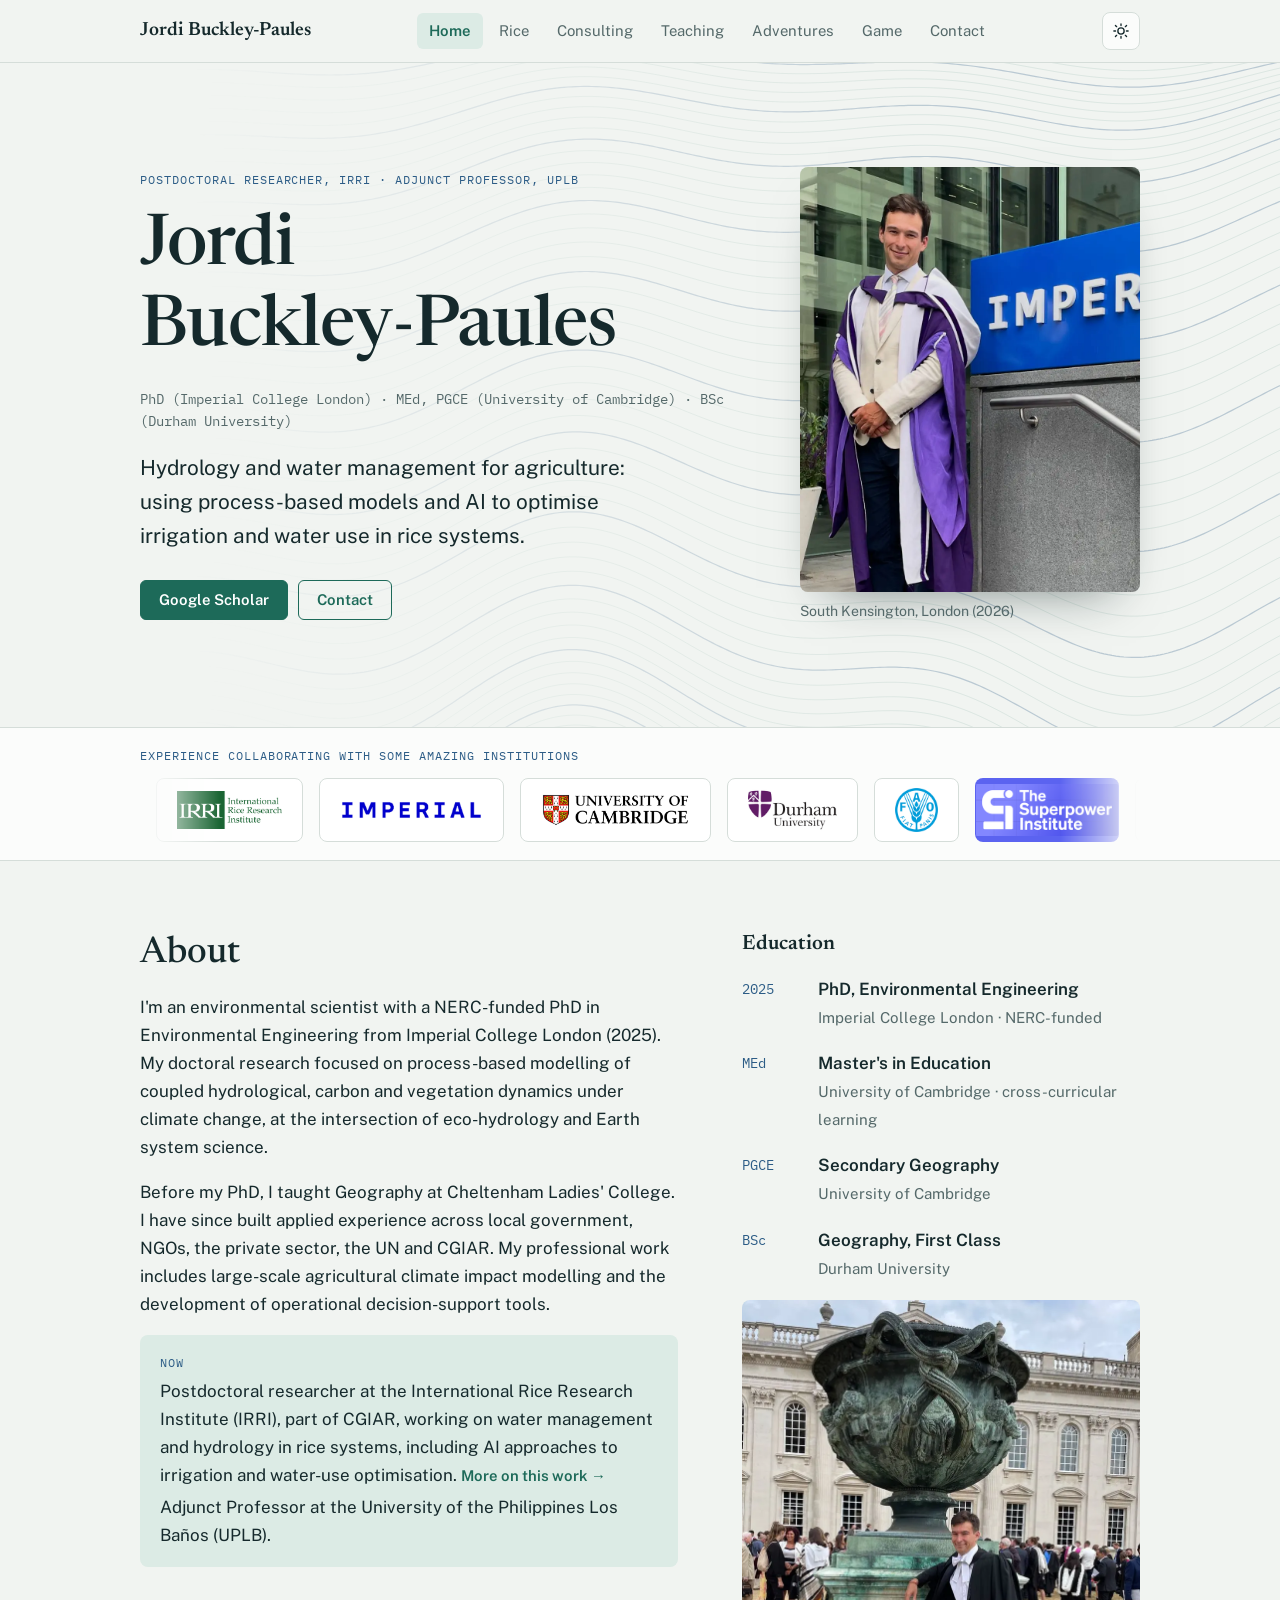
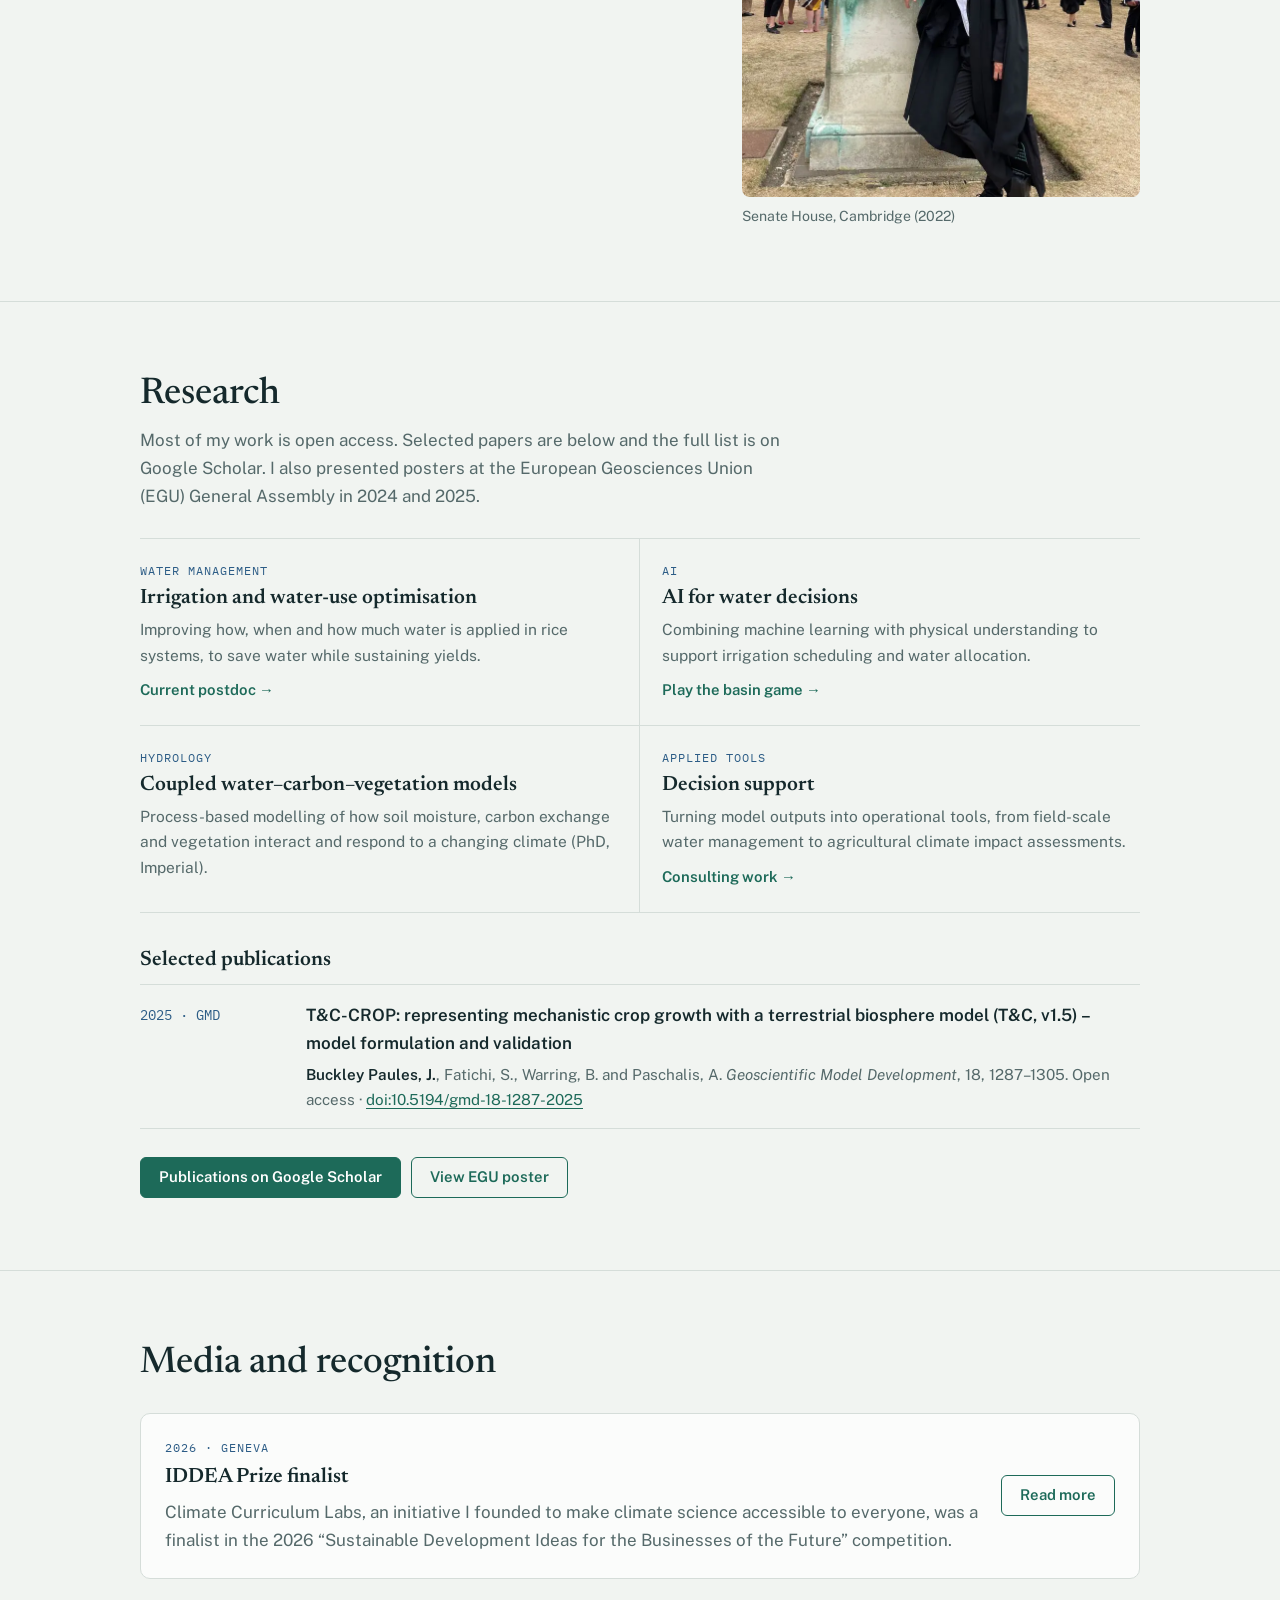
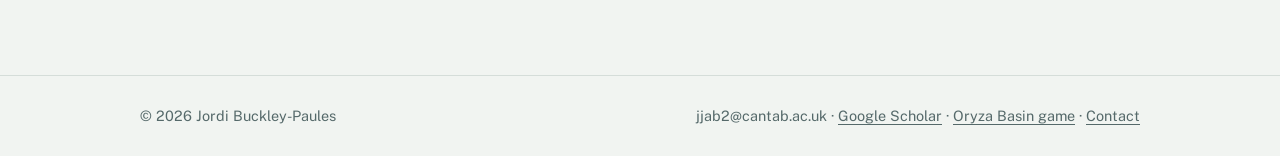
==== commit ef18bd25: "UPLB title: Adjunct Professor" ====
--- a/index.html
+++ b/index.html
@@ -276,12 +276,29 @@
 .panel p { color: var(--muted); font-size: .95rem; max-width: 46ch; }
 .status { justify-self: start; font-family: var(--mono); font-size: .72rem; letter-spacing: .08em; text-transform: uppercase;
   color: var(--water); background: var(--bg); border: 1px solid var(--line); border-radius: 4px; padding: 3px 7px; margin-bottom: 4px; }
+.fm-grid { display: grid; grid-template-columns: minmax(0, 1.7fr) minmax(0, 1fr); gap: 24px; align-items: center; }
+.fm-fig img { background: #fff; border: 1px solid var(--line); border-radius: 8px; padding: 6px; aspect-ratio: auto; }
+.fm-fig figcaption a, .vpanel header p a { color: var(--accent); }
+.fm-side { display: grid; gap: 12px; align-content: start; }
+@media (max-width: 760px) { .fm-grid { grid-template-columns: minmax(0, 1fr); } }
+.themes { display: grid; grid-template-columns: repeat(3, minmax(0, 1fr)); gap: 20px; }
+.theme { display: grid; gap: 6px; align-content: start; padding-top: 16px; border-top: 2px solid var(--accent); }
+.theme p { color: var(--muted); font-size: .97rem; }
+@media (max-width: 980px) { .themes { grid-template-columns: repeat(2, minmax(0, 1fr)); } }
+@media (max-width: 760px) { .themes { grid-template-columns: minmax(0, 1fr); } }
+.field-pair { display: grid; grid-template-columns: repeat(2, minmax(0, 1fr)); gap: 20px; }
+.field-pair img { aspect-ratio: 3 / 2; }
+@media (max-width: 760px) { .field-pair { grid-template-columns: minmax(0, 1fr); } }
 .status.example { color: var(--s2); border-color: color-mix(in srgb, var(--s2) 45%, var(--line)); }
 .more { font-weight: 600; font-size: .93rem; text-decoration: none; margin-top: 4px; }
 .more:hover { text-decoration: underline; }
 .clients { display: grid; grid-template-columns: repeat(2, minmax(0, 1fr)); gap: 20px; }
 .client { display: grid; gap: 6px; padding-top: 16px; border-top: 1px solid var(--line); }
 .client p { color: var(--muted); }
+.client-logo { justify-self: start; height: 64px; display: inline-flex; align-items: center; padding: 8px 14px; margin-bottom: 6px;
+  background: #fff; border: 1px solid var(--line); border-radius: 8px; overflow: hidden; }
+.client-logo.dark { background: #5b63f0; border-color: transparent; padding: 0; }
+.client-logo img { width: auto; max-width: none; display: block; }
 
 .banner { margin-top: 12px; }
 .banner img { aspect-ratio: 16 / 7; object-position: 50% 45%; border-radius: 10px; }
@@ -492,7 +509,7 @@
     <canvas id="terraces" aria-hidden="true"></canvas>
     <div class="wrap has-photo">
       <div class="hero-text">
-      <span class="label">Postdoctoral researcher, IRRI · Associate Professor, UPLB</span>
+      <span class="label">Postdoctoral researcher, IRRI · Adjunct Professor, UPLB</span>
       <h1>Jordi Buckley&#8209;Paules</h1>
       <p class="creds">PhD (Imperial College London) · MEd, PGCE (University of Cambridge) · BSc (Durham University)</p>
       <p class="lead">Hydrology and water management for agriculture: using process-based models and AI to optimise irrigation and water use in rice systems.</p>
@@ -534,7 +551,7 @@
         <div class="now">
           <span class="label">Now</span>
           <p>Postdoctoral researcher at the International Rice Research Institute (IRRI), part of CGIAR, working on water management and hydrology in rice systems, including AI approaches to irrigation and water-use optimisation. <a class="more" href="#rice">More on this work →</a></p>
-          <p>Associate Professor at the University of the Philippines Los Baños (UPLB).</p>
+          <p>Adjunct Professor at the University of the Philippines Los Baños (UPLB).</p>
         </div>
       </div>
       <div style="display:grid; gap:18px">
@@ -641,8 +658,24 @@
   <section class="block">
     <div class="wrap">
       <div class="head">
+        <h2>What I'm working on</h2>
+        <p class="muted">Five connected problems in irrigated rice: how much water farms use, where it comes from, and what it costs in yield, groundwater and emissions.</p>
+      </div>
+      <div class="themes">
+        <div class="theme"><span class="unit">Groundwater</span><h3>Saltwater intrusion</h3><p>Over-pumping groundwater for dry-season irrigation can pull seawater into coastal aquifers. I'm tracking where water tables are falling and salinity is rising, to guide safer pumping.</p></div>
+        <div class="theme"><span class="unit">Water saving</span><h3>Alternate wetting and drying (AWD)</h3><p>Letting fields dry out between irrigations saves water without hurting yields. I work on taking AWD from single fields to whole irrigation systems.</p></div>
+        <div class="theme"><span class="unit">Emissions</span><h3>Reducing methane</h3><p>Flooded paddies are a major source of methane. I measure and model how water and straw management cut emissions, including measurement, reporting and verification (MRV).</p></div>
+        <div class="theme"><span class="unit">Productivity</span><h3>Closing yield gaps</h3><p>Many farms harvest well below what their soils and climate allow. I apply AI to under-used agricultural data to find where the gaps are and what closes them.</p></div>
+        <div class="theme"><span class="unit">Decision support</span><h3>Irrigation optimisation</h3><p>Deciding when, where and how much canal and groundwater to deliver, with tools for monitoring irrigation canals and groundwater resources.</p></div>
+      </div>
+    </div>
+  </section>
+
+  <section class="block">
+    <div class="wrap">
+      <div class="head">
         <h2>Maps and dashboards</h2>
-        <p class="muted">The map uses published FAOSTAT data. The three panels after it use made-up example numbers to show how the tools work: they are not project results.</p>
+        <p class="muted">The map uses published FAOSTAT data. The methane panel uses made-up example numbers to show the idea: it is not a project result.</p>
       </div>
       <div class="vpanels">
         <!-- SLOT rice-map -->
@@ -652,17 +685,21 @@
           <div class="vz-wrap"><svg class="vz map" viewBox="0 0 1000 810" role="img" aria-labelledby="map-t map-d"><title id="map-t">Paddy rice production in Southeast Asia, 2022</title><desc id="map-d">Choropleth of national paddy rice production from FAOSTAT 2022, with major rice-growing regions and the IRRI headquarters marked.</desc><rect class="vz-sea" width="1000" height="810"/><g class="vz-land-other"><path d="M933.7 388.9L934.3 389.9L931.3 392.5L932.3 389.8Z"/><path d="M586.8 139.2L584.9 138.6L581.6 130.5L576.3 126.6L571.4 114.4L572.9 109.4L572.6 104.2L582.6 87.5L590.8 76.3L597.3 73.7L599 71.9L601.9 71.4L603.7 73.3L607.1 74.8L608.6 77.5L606.4 80.5L606.6 86.4L602.3 96.1L597.9 114L595.9 118.1L588.9 127.5L587.9 130ZM539 88L538.7 88.8L535.9 88.4L535.7 87.5L536.8 87.7L538.1 86.6Z"/><path d="M1060 798.9L1060 736.4L1059 737L1058.6 738.7L1057 738.4L1054.5 740.4L1048 738.6L1043.1 734.2L1044.8 736.1L1048.8 744L1046.8 744L1047.8 745.5L1040.4 745.2L1042.3 749.2L1031.9 751.5L1024.2 750.7L1020.5 751.7L1019 751.6L1016.9 748.6L1014.1 749.1L1016.5 749.2L1017.8 751.5L1019.5 752.7L1021.5 752L1026 752.2L1032.2 754.8L1037.5 760.6L1037.3 764.6L1022.9 772.1L1014.6 768.9L1002.4 769.7L998.1 768.5L992.7 769.9L989.5 767.8L989.5 723L987.2 719.7L987.5 717.1L989.5 711.7L989.5 636L993.7 636.4L1014.2 645.6L1028.1 650.4L1040.2 652.7L1051.3 660.2L1057.5 660.2L1060 661.2Z"/><path d="M860.7 434.1L860.3 430.8L863 427L861.9 433.7Z"/><path d="M656 85.3L656.5 85.7L654.7 89.9L652.7 90.2L651.7 88.4L652.4 87.7L654.2 87.9ZM648.7 89.9L647.8 91.5L643.6 91.4L643.6 90.8L645 90.1L645.4 88.8ZM678.9 82.1L675.4 82.4L675.7 79.5ZM735.1 38.8L736.6 40.3L736.2 42.1L732.5 45.5L727.3 47.7L728.1 50.1L727 50.2L725.8 51.5L726.1 53.6L724.6 54.7L723.1 54.8L723.1 52.7L724.5 50.5L724.6 47.9L726.4 47.3L728.9 44.7L727.8 43.9L728.1 42.7L730.9 43.7L732 43.2ZM749.1 22.2L748 21.7L747.7 19.4L749 18L750.3 20.9ZM753.3 11.1L756.4 8.9L760.2 8.2L763.8 5.7L764.2 7.4L759.1 10.7L759.1 12L757.3 13.6ZM756.6 14.5L754.6 14.2L753.8 12.3L755.1 12.6Z"/><path d="M-60 -60.7L-60 49.4L-60 15.5L-58.4 14.3L-53.9 16.1L-53 18.9L-55 25.9L-54.7 27.7L-52.2 30L-55.2 32.9L-53.3 35.1L-52.8 37.2L-47 40.2L-43.4 39.5L-38.3 40.9L-37.8 42.1L-34.7 42.5L-27.5 41.4L-25.9 39.5L-23.1 38.7L-18.8 40.6L-15.2 41.1L-4.3 40.7L-1.5 39.1L0.4 40.4L3.4 40.5L6.8 39.4L10 39.4L11.5 38.2L9.8 34.4L11.7 30.6L9.8 27.3L4.9 27.5L1.9 25.2L1.6 24.1L2.6 21.1L9.6 21.7L12 20.1L15 19.4L18.3 19.8L20.9 18.6L23.8 16.4L22.9 15L24 13.2L30.7 9.6L32.4 8.1L35 3.5L45.2 1.4L49.5 -1.2L50.4 -3.2L52.2 -3.6L55.9 -7L62.5 -10.4L64.7 -9.1L65.4 -7.6L70 -7.1L77.8 -4.8L80.3 -7.1L80.3 -8.2L90.7 -13.1L94.7 -9L97.1 -9.1L96.8 -8.3L92.4 -5.7L92.7 -2.5L98.7 -5.1L101.6 0.7L97.9 3.9L95.6 7.9L97.8 8.7L102.1 6.9L105.5 8.8L109.6 9.4L111.5 8.7L116.4 11.8L116.1 14.5L116.9 16.6L116.1 18.1L114.5 18.4L109.3 22.3L107.5 24.6L108 27.5L112.1 33.1L112 34.1L109.1 33.7L104.6 29.7L93.8 31.2L91.2 32.1L88.1 35.5L79.3 41.4L72.6 44.6L71.2 47.1L71.4 52.8L72.6 55.9L70.3 58.5L68.9 62.8L65.7 66.4L63.4 67.7L61.6 70.5L61.1 72.6L63.5 74.1L64.2 76L61.7 81.7L55.9 90.7L52.6 99.7L43.7 97.1L39.9 97.7L37.1 95.7L36.1 96.8L38.3 103.6L37.3 114.8L36.2 116.8L33.3 116.8L33.2 119.3L31.6 123.2L33.2 130.4L33 133L30.9 134L29.3 137.6L28.2 137.9L24.4 135L21.5 138.1L19.8 123.8L17.2 118.9L16.7 110.9L14.9 103.6L13.7 103.8L13 102.8L10.9 103.7L8.6 103.6L8.8 107.2L5.1 111.6L5 116.4L2.4 117.9L0.2 116.8L-1.3 113.4L-2.6 113.4L-2.6 115.9L-3.7 115.3L-6.7 105.7L-5.4 98.8L-2.7 95.3L0.5 95.4L4.5 93L7.5 93.2L9 90L12 88.9L14.5 81.6L14.6 79.3L18.9 80L19.7 78.9L19.4 78.1L11 73.5L-0.4 74.1L-4.1 73.3L-21.2 73.8L-33.3 71L-34.1 69.3L-33.5 57.9L-36.6 52.4L-38.3 52.9L-38.2 55.2L-39 56.6L-42.6 56.6L-46.3 54.6L-47.8 52.6L-48.7 49.1L-49.6 48.4L-51 48.4L-51.5 49.1L-50.4 50.9L-50.6 51.6L-56.3 50.8L-56.4 49.6L-60 45.1L-60 66.1L-58.1 66.9L-54.6 67L-53.6 69.5L-51 71.7L-52.2 73L-53.7 73.4L-60 73.1L-60 90.2L-57.2 90.6L-55.5 91.6L-56 97.1L-58.7 103.8L-55.2 108.6L-55.9 111.5L-55.5 112.3L-51.4 113.7L-53 116.6L-51.6 124.9L-48.9 133.9L-49.4 139L-51 139L-49.6 141.1L-49 144.7L-51.9 144.7L-52.8 142.9L-53.3 144.6L-55.1 146.1L-56.2 143.1L-55.2 137.6L-57.2 135.2L-58.7 141.1L-58 143.5L-58.3 144.6L-60 145.5L-60 130.1L-60 419.6ZM46.6 446.5L44.2 441.4L43.2 441.1L43.1 438.7L43.7 437.7L46.4 436.6L47.2 437.2L48.6 442ZM44.7 434.2L42.8 436.1L41.9 435L43.8 433.1ZM33.4 416.9L32.3 416.8L31.3 415.6L31.9 414.1ZM38.9 423.7L37.3 423.7L36.2 421.9L36.7 421L37.5 420.8L38.7 422.2ZM39.8 420.8L39.1 417.7L39.9 416.6L40.6 416.9L40.7 420ZM24.9 398.3L24.3 396.8L25.7 396.1L26.2 397.4ZM19.5 370.1L17.4 369.6L17.1 365.5L20.2 362.5L21.5 366.4ZM22.9 353.1L21.9 352.6L22.8 350.1L23.8 351.1L23.9 352.7ZM24 350.1L21.5 345.9L20.7 342.8L22.2 341.2L23.5 336.3L25.8 335.6L25.6 334.1L24.4 333L24.4 329.2L25.2 326.6L24.8 324.4L26.1 322.4L26.6 319.9L26.2 319.1L27.1 312.7L28.5 310.1L31.2 308.9L31.5 311.8L30.3 313.1L31.3 315.5L27.7 321.1L29.3 323L29.8 329.3L28.7 331L27.3 331.4L27.6 335.6L25 340.3L26 342.7L25.3 347.5ZM29.9 339.5L31.2 342.2L29.1 340.1ZM23.7 324L23.6 321.2L24.2 320.7Z"/><path d="M533.7 87.1L533 88.4L531.8 88.2L531.5 87L532.1 86ZM564.9 68.6L564 68.2L564.5 65.8L563.9 65L565.6 63.7L566.8 65L566.2 66.7L566.6 67.2ZM375.3 157.4L377.7 156.1L378.4 156.8L380.4 156.3L380.8 157.2L380.1 158.6ZM592.6 14.9L592.7 13.5L594.1 12.1L595 14.4ZM441.3 122.3L438.1 119.4L439.3 119.4ZM425.4 146.2L424.3 143.8L425.6 142.3L427.3 142.7L426 143.9ZM423 143.6L422.9 145L420.5 145.3L421.2 144.3ZM-60 19.9L-60 -60.7L865 -60.7L521.1 -60.7L623.3 -60.7L553.3 -60.7L607.1 -60.7L607.3 -58.8L605.3 -58.7L597 -60.7L570.7 -60.7L585.8 -60.7L591.1 -59.1L597 -54.4L603.2 -51L606.7 -45.8L607.6 -42.9L598.4 -40.3L596.2 -38.5L590 -35.6L587.9 -32.2L586.4 -31.5L579 -32.2L573.9 -29.2L577.1 -29.3L579.9 -30.4L582.7 -27L588.1 -27.6L593.2 -30.4L595.2 -30.5L598.7 -28.9L603.6 -23.9L611.7 -21.7L608.1 -19.8L600.1 -13.9L603.8 -14.4L607.8 -16.8L608.8 -16.3L609.4 -14L608.4 -6.8L607.1 -6.7L605.8 -8.6L604.3 -9.2L600.7 -8.8L599 -6.7L600.4 -6.4L603.3 -4.3L603.6 -3.1L602.8 -2.3L600.8 -2.7L603.2 -1L602.6 0.6L600.4 1.7L599.5 3.2L602.2 10.3L600.2 9.6L597.1 11.5L595.4 11.7L594.3 9.2L592.9 9.6L589.2 15.4L587.8 16.1L585 16L586.7 17.5L586.7 18.4L583.7 21.4L583.3 23.5L581.8 24.7L582.6 26.7L582.2 28.1L577.7 33.3L575.6 34.5L572.8 38.8L571.7 43.1L569.4 44.8L567.6 44.3L567.6 42.9L566.4 41.8L566.5 39.6L564.2 41.9L561.8 40.8L562.8 44.1L564.5 44.4L565.7 45.6L567.6 49.9L563.9 51.9L559.3 55.6L556.3 55.4L552.8 54.2L555.3 57.2L556.6 57.7L558.4 57.6L560 56.5L562.4 56.6L563 58.3L560.8 65L562.4 69L561.9 69.5L558.4 67.6L553.6 67.8L552.9 68.6L553.4 69.7L555.7 72.2L554.7 72.8L549.6 72.7L548.3 74.4L549.1 76.9L548.2 78.4L542.7 80.3L544.4 82.1L543.1 84.6L541.2 85.4L538.2 85L535.9 85.6L533.9 84.5L531.7 84.5L530.3 85.9L530.1 87.4L526.9 87.6L527.6 89.2L530.5 89.5L531.1 92.2L526.8 96.9L524.8 96.9L522.6 100.5L519.3 100.4L518.7 101.4L519.2 102.5L518.3 104.9L517.4 105.5L516.6 103.1L515.8 103L511.7 105.7L510.7 104.8L508.2 104.4L507.2 108.3L504.2 110.1L502.6 110.3L504 111.8L503.4 112.8L500.8 113.8L500.4 117.3L499.4 118.5L496.9 118.6L495 117.8L493.1 119.7L487 121.5L482.8 120.4L481.2 121L480 123.1L477.7 123.1L473.9 121.1L468.3 123.8L467.1 125.2L465 125L464.2 122.7L463 122.4L460.9 125.1L461.1 127L456.8 125.7L455.3 126.7L452.5 126.3L450.3 127.3L446.6 125.4L445.1 122.8L442.4 120.3L441.7 117L442.4 114.9L438.9 116.3L438.8 118.6L436.6 119.2L441.1 125.7L441 129.5L441.8 130.6L441 133.1L439.9 132.8L439.6 133.7L436.6 134.8L435.3 135.9L433 136.2L431.8 133.5L430.2 135.3L429.1 139.6L428.1 140.1L426.2 138.8L421.7 142.2L418.4 140.1L418.6 138.5L417.2 138.1L417.8 141.7L416.1 142.9L408.9 140.7L407.5 143.4L405.5 143.4L402.1 146.6L397.8 147.1L396.4 148.1L390.3 147.6L389.9 149.2L385.4 150.1L381.3 153.6L379.2 153.3L378.2 151.1L377.5 154.5L373.9 157.2L373.1 159.1L373.6 160.8L377.3 161.2L377.8 162.2L376.3 164.6L380.2 167.7L380.4 168.9L379 171L376.9 172.2L372.5 172.9L368.8 172.2L367.7 170.8L367.7 169.8L369.7 170L369.4 169.1L367.2 167.8L365.8 165.6L366.1 163.8L363.3 159.6L364.1 156.9L363.6 155.3L365.2 153.3L365.6 151.1L368.4 150.3L368.6 148.2L366.6 148.2L365.2 146.6L363.7 147.3L361.9 144.3L360.4 143.9L360.9 147.1L356.9 148.8L351.6 149L352.7 146.9L352 146L350.6 145.3L345.4 145.2L342.3 142.3L341.9 139.7L339.6 139.6L340.5 144.3L338.9 145.6L337.7 144.2L336.5 143.9L334.9 146.6L332.9 146.5L329.5 147.7L325.2 144.7L322.8 145.5L319.4 145.8L318.7 144.9L317 145.6L315.4 143.6L313.6 143.4L311.2 141.9L309.4 139.2L304.6 137.7L303.3 138.1L303.1 132.8L301.1 130.8L301 127.5L301.6 126.1L304 124.8L305.6 121.9L300.8 119.3L295.6 120.3L293 118.1L290 118L289.2 118.7L286.9 119L283.8 116.8L281 116L278.8 112.7L275.5 110.5L266.5 115.4L265.9 119.2L263.7 121L260.5 121.4L257.4 123.4L256 123.3L254.2 121.3L251.1 122.5L248.8 126.8L242.4 121.9L239.9 125.8L237.1 122.4L236 122.2L232.8 125.7L232.7 126.7L229.6 128.6L226.6 125.8L219.4 122.5L212.5 130L210.5 128.8L206.8 129.8L205.2 127.8L204.2 127.8L202.4 131.1L200.5 132.6L202.1 137.9L204.7 141.2L204.5 151.6L206 153.2L204.6 154.8L200.8 153.2L195 153.9L193.5 149.7L193.9 147.4L192.8 146.5L192.6 143.1L191.6 142.6L186.7 144.7L182.1 148.4L177 147.8L174.3 148.6L173 148.2L171.8 146.6L171.9 144.6L169.6 143.7L168.8 142.6L169 137.9L168.4 137.1L154.7 135.5L153.5 134.6L154.9 130.2L156.8 127.6L156.8 123.8L157.7 121L160.1 118.3L158.4 116L147.3 113.6L147.7 109.7L146 106.9L146.6 104.8L145.8 102.5L143.6 100.4L143.5 99.1L146.7 94.7L141.7 95.8L140 94.9L134.2 95L130.3 95.9L123.7 99.3L121.3 99L121.4 97.4L123.8 94.5L124.2 92.6L123.3 89.5L120.6 87.2L120.6 84.4L121.7 81.5L124.8 79.6L124.3 76.3L126.4 71.8L128.4 72.2L130.2 71L132 68.5L132.9 65.4L136.7 65.1L139.3 61L142.5 60.2L143.1 59.5L141.3 55.2L141.4 54.4L143.3 53.9L143.7 52.9L143.4 50.7L144.8 42.6L143 24.9L139.1 23.1L137 25.6L136 25.3L132.6 16.9L132 13.3L127.8 9L125.4 9L123.2 6.1L120.8 5.9L116.4 11.8L111.5 8.7L109.6 9.4L105.5 8.8L102.1 6.9L97.8 8.7L95.6 7.9L97.9 3.9L101.6 0.7L98.7 -5.1L92.7 -2.5L92.4 -5.7L96.8 -8.3L97.1 -9.1L94.7 -9L90.7 -13.1L80.3 -8.2L80.3 -7.1L77.8 -4.8L70 -7.1L65.4 -7.6L64.7 -9.1L62.5 -10.4L55.9 -7L52.2 -3.6L50.4 -3.2L49.5 -1.2L45.2 1.4L35 3.5L32.4 8.1L23.1 14.3L22.9 15L23.8 15.7L23.3 17.2L18.3 19.8L15 19.4L12 20.1L9.6 21.7L2.6 21.1L2.8 17.8L-4.5 14.6L-9.6 16.8L-15.7 14.7L-22.9 14.6L-23 11.3L-30.4 9.9L-33.7 11L-35 12.4L-40.4 15L-46.8 22L-48 24.4L-51 27.1L-52.2 30L-54.7 27.7L-55 25.9L-53 18.9L-53.9 16.1L-58.4 14.3L-60 15.5ZM388.8 179.3L390.3 185.2L386.4 187.1L381.4 195L379 203.5L378 204.6L375 205.4L371 208.5L371.3 209.6L370.4 210.3L366.3 210.7L364.1 213.4L360.4 214.3L356.8 212.6L350.6 211.2L344 207.9L342.7 200.3L343.3 192.3L355.5 183L353.5 182.9L355.3 180.6L360.3 180.1L363 178.5L368.1 178.9L371.7 178.3L373.4 177.1L376.9 177.4L377.8 178.7L377.9 177L381.8 178.7L382 176.2L383 175.4Z"/><path d="M439.6 133.7L439.9 132.8L441 133.2Z"/><path d="M447.9 129L451 126.7L453.8 126.3L455.3 126.7L456.7 129.7L455.8 130.1L455.4 131.7L450.7 130.1L448.7 130.3ZM454.1 133.7L452.7 131.8L454.9 132.4ZM450.9 130.9L450 133.4L447.5 133.4L446.8 132.8Z"/><path d="M11.7 30.6L9.8 34.4L11.5 38.2L10 39.4L6.8 39.4L3.4 40.5L0.4 40.4L-1.5 39.1L-4.3 40.7L-15.2 41.1L-18.8 40.6L-23.1 38.7L-25.9 39.5L-27.5 41.4L-34.7 42.5L-37.8 42.1L-38.3 40.9L-43.4 39.5L-47 40.2L-52.8 37.2L-53.3 35.1L-55.2 32.9L-52.4 30.4L-51 27.1L-48 24.4L-46.8 22L-40.4 15L-35 12.4L-33.7 11L-30.4 9.9L-23 11.3L-22.9 14.6L-15.7 14.7L-9.6 16.8L-4.5 14.6L2.8 17.8L1.9 25.2L4.9 27.5L9.8 27.3Z"/><path d="M16.5 162.2L11.1 154.4L10.2 144.1L8.3 140.1L6.5 133.1L7.3 130.6L5.9 131.7L3.9 127.5L0.6 123.4L-0.4 119.8L-5.7 124.7L-11.1 125.6L-13.5 123.1L-17.3 115.5L-16.9 111.9L-17.9 105.5L-18.8 106.6L-18.9 108.9L-24.6 108.2L-22.2 110L-19.5 110.4L-18.2 112.1L-18.1 114.7L-20.7 116.4L-20.4 117.7L-19 119.4L-20.8 119.8L-21.3 122.5L-17.7 130.4L-18.2 132.5L-22.9 136.7L-25.4 141.1L-26.8 141.4L-28.6 140L-28.2 137.3L-25.8 134.5L-30.9 137.2L-31.6 135.3L-32.1 131.5L-30.3 128.3L-32.4 129.8L-33.8 138L-38.6 142.4L-40.3 132.1L-40 139.4L-41 141.3L-42.9 143.3L-44.4 143.6L-48.1 140.3L-49 132.1L-51.6 124.9L-53 116.6L-51.4 113.7L-55.5 112.3L-55.9 111.5L-55.2 108.6L-58.7 103.8L-56 97.1L-55.5 91.6L-57.2 90.6L-60 90.2L-60 73.1L-53.7 73.4L-52.2 73L-51 71.7L-53.6 69.5L-54.6 67L-58.1 66.9L-60 66.1L-60 45.1L-56.4 49.6L-56.3 50.8L-50.6 51.6L-50.4 50.9L-51.5 49.1L-51 48.4L-49.6 48.4L-48.7 49.1L-47.8 52.6L-46.3 54.6L-42.6 56.6L-39 56.6L-38.2 55.2L-38.3 52.9L-36.6 52.4L-33.5 57.9L-34.1 69.3L-33.3 71L-21.2 73.8L-4.1 73.3L-0.4 74.1L11 73.5L19.4 78.1L19.7 78.9L18.9 80L14.6 79.3L14.5 81.6L12 88.9L9 90L7.5 93.2L4.5 93L0.5 95.4L-2.7 95.3L-5.4 98.8L-6.8 104.1L-3.7 115.3L-2.6 115.9L-2.6 113.4L-1.3 113.4L0.2 116.8L2.4 117.9L5 116.4L5.1 111.6L8.8 107.2L8.6 103.6L10.9 103.7L13 102.8L13.7 103.8L14.9 103.6L16.7 110.9L17.2 118.9L19.8 123.8L22.6 151.7L21.4 152.6L20.8 151.5L16.6 149L14.2 150.7L13.8 153.8L15.3 156.7ZM0.2 130.6L-1.8 128.1L-0.9 125.2L1.1 130ZM6.8 142.8L6.4 141.5L7.2 139.2L7.7 140.1ZM9 147.7L7.2 147.2L7.1 143.6L8.7 143.3Z"/><path d="M1060 870.7L433.7 870.7L692 870.4L692.2 869L691.1 866.2L692.4 865.8L693.7 866.7L695.2 870L696.5 867.9L698.1 867.1L701.4 869.9L703.6 868.5L705.6 865.8L705.5 862.4L708.1 861.5L710.1 862.1L712 864L715.9 865.3L723.5 870.6L767 870.7L757.6 870.7L759.2 870.7L764.2 866.3L766.8 858L768.8 856.6L772.7 855.5L775.2 852.5L772.7 849.4L773.4 845.6L776.4 844L778 840.1L782.3 839.3L782.5 834.9L783.4 834.4L784.7 834.8L787.3 837.5L788 836.8L787.5 833.6L790.5 833.1L790.4 830.5L794.4 829.8L795.8 827.5L796.8 830.4L798.8 831.8L804.5 831.8L807.8 830.9L811.3 831.9L815.1 829.9L817.4 831L818.2 832.1L818.8 829.7L820.2 828.9L824.3 828.7L822.6 826.9L822.6 822.8L823.5 819.1L819.5 815.9L815.6 815.4L812.7 816.1L811.5 815.5L808.9 813L806.4 812L806.2 811.4L809.2 809.6L813.1 812.2L814 812.1L815.3 810.1L816.7 810.4L821.1 813.4L823.7 816.2L827.1 813.8L829.2 814.2L830.5 815.1L833.7 820.2L837.1 820.7L840.7 822.4L848.1 822.8L854.7 826.3L860.8 827.4L864.6 825.9L867.1 828.2L870.6 830.1L874.4 830.7L888.4 822.6L886.7 825.2L887.9 825.6L884.1 829.2L884.1 830.4L884.9 831.1L888.8 829.3L890.2 830L891.6 834.7L895.2 835L896.6 832.4L895.8 830.1L895 829.7L898.9 825.2L900.8 825.3L902.2 828.9L904.4 830.8L907.9 831.1L908.9 833.3L900.7 842.1L900.4 843L901.9 846.5L899.2 851L898.2 851.2L895.9 849.2L888.5 852.6L888.6 859L889.8 862.8L887.7 869.8L886.1 870.7L878.1 870.7L1002.5 870.7L1000.5 870.7L1001.9 869.8L999.6 865.2L999.5 862.6L1002.9 851.7L1002.3 845.3L1005.6 841.9L1008.4 842.4L1008.6 841.2L1007 837.9L1003.6 836.1L1003.8 833.3L1007.4 825.7L1009.2 827.3L1009 824.1L1012.8 811.5L1013.4 804.8L1016.5 803.6L1019.1 800L1020.9 800L1022.1 800.8L1021.1 803.4L1024.5 806.1L1026.7 812.1L1027.5 822.6L1029.8 824.5L1033.6 825.3L1032.1 829.6L1032.2 832.3L1035.1 834.2L1038 839.1L1038 841.1L1039.2 843.5L1040.6 852.6L1041.7 855.4L1041 861.4L1044.1 870L1045.1 870.7ZM782.1 822.5L780.1 822.8L776.3 821.6L771.5 822.6L770.9 821.9L771.4 819.7L772.8 820L774 819.3L773.1 815.6L775 813.2L776.8 812.7L779.2 819.7L781.6 820.8ZM777.4 810.3L778.5 809.6L782.4 813.5L785 813.7L788.3 812.2L790.5 812.7L795.4 809.8L798.7 812.3L800.8 814.8L799.4 816.2L799.2 817.8L797.7 817.7L795.8 820.3L789 824.7L782.9 821L780.2 818.4L778.5 814.9ZM900.5 814.8L900.4 813.9L904.2 809.1L904.6 806.4L905.6 806.2L904.8 809.9ZM821.5 812.4L819.9 809.2L820.3 808.3L819.7 806.7L820.8 806.5L821.6 805.3L822.6 809.3Z"/><path d="M284.1 794.4L284.5 795.7L283.9 797.1L281.7 796.1L281.9 795Z"/></g><g class="vz-countries"><path class="seq5" d="M250.6 372L251.7 373.8L251 379.5L250.4 380.1L249 375.8L247 373.2ZM275.5 110.5L278.8 112.7L281 116L283.8 116.8L286.9 119L289.2 118.7L290 118L293 118.1L295.6 120.3L300.8 119.3L305.6 121.9L304 124.8L301.6 126.1L301 127.5L301.1 130.8L303.1 132.8L303.3 138.1L304.6 137.7L309.4 139.2L311.2 141.9L313.6 143.4L315.4 143.6L317 145.6L318.7 144.9L319.4 145.8L322.8 145.5L325.2 144.7L329.5 147.7L326.2 147.9L322.7 150.5L318.2 152.2L317.1 156.8L313.3 159L311.5 158L307.7 159L303.7 157.9L305.1 163.3L301 167.5L301.5 170.3L300.4 172.3L293.3 178.4L291.2 178.4L289.7 179.4L286.3 186.5L285.8 192.5L284.3 195.9L282.8 197.3L282.4 199.1L287.8 208.5L291.3 212.3L294.8 214.2L300 219.8L299.2 221.3L299.6 224.4L297.1 223.5L300.3 225.5L304.7 231.5L312.4 237.8L313.6 241L321 246.2L320.8 246.9L326.1 251L326.7 252.7L330.6 252.5L334.2 257.3L335.3 257.4L335.7 259.4L341.6 267.6L346.4 271.8L348.8 279.4L351.7 285.2L351.7 288.5L356.1 302.6L355.8 304.4L354.9 302.6L355.8 310.8L355.4 314.3L358.5 320.8L358.9 328L356.7 325L354.4 327.1L356.1 332.3L354.1 331.8L354.3 338.7L355.2 341.1L354.9 342L354 340.2L353.2 343.5L354 345.8L352.7 348.3L350.8 348.4L349.7 353.6L346.4 354.1L344 356.4L341 357.3L335.4 361.8L331.9 362.5L330 366.1L326.9 366.5L315.2 372.6L313.9 371.1L311.8 370.6L310.1 367.3L308.9 372.6L308 372.9L306.3 371.9L304.5 369.8L302.1 371.3L304.8 371.7L305.6 373.1L305.1 374.7L299.3 374.6L304.6 376.8L305.7 378.3L303.2 380.9L303.1 382.7L301.9 383.5L299 381.9L292.7 376.2L300.1 384.3L301.4 388L299.7 389.6L297.6 389.7L294.1 387.3L288.5 381.5L286.6 380.7L293.2 388.9L294.1 390.8L293.4 392.9L280 399L276.4 405L272.3 408.4L267.8 409.4L265.4 409.1L267.9 406.1L266.4 404.9L266.9 388.7L268.1 384.4L271.9 382.7L271.7 380.8L270.6 379.3L267.5 378.4L266 376.6L263.3 377.2L258.5 372.4L261.3 370.2L267 369.9L270.9 366.5L270.4 362.7L270.9 362.2L276.3 363.6L278.1 361.4L285.1 360.6L287.1 363.2L288.8 362.8L293.3 364.6L292.6 362L293.2 359.7L287.1 354.5L287 347.6L288.5 347.2L290.1 345.1L298 346.5L298.3 341.2L304 340.6L305.3 339.1L308.6 338.6L314.2 334L316.6 333.7L317.9 334.9L320.1 332.8L321.1 329.3L319.5 319.3L322.1 311.1L316.6 297.1L317.3 292.2L319 290.6L320.7 286.5L320.5 282L319.6 279.8L321.1 278.3L323.1 274.3L321.3 271.5L315.6 266.9L313.3 263.2L317.8 260.2L317.9 258.3L308.6 252L307 248.8L304.8 250L303.1 249.2L300.9 246L300 239.9L298.5 238.9L295.4 234.6L290.1 230.5L283.8 224L281.8 219L279.2 215.6L276.7 214.9L272.3 210.5L271.7 208.6L272.9 205.5L264.3 202.4L247.8 192.3L251.3 188.7L250.3 185.4L250.6 184.8L255.2 184.6L261.8 185.9L264.9 183.2L266.3 180.1L268.6 177.8L268.6 176.5L267 174.1L264 174L262.4 170.6L257.4 169.3L260.7 167L261.7 165.1L257 161.6L252 159L247.6 160.8L244.3 163.7L242.7 164.1L232.1 160.1L227 152.6L229 146.4L229 144.1L226.9 143.1L226.3 141.6L224.8 144.2L223.2 144.3L221.7 139.6L219.8 138.6L212.5 130L219.4 122.5L226.6 125.8L229.6 128.6L232.7 126.7L232.8 125.7L236.5 122.1L239.9 125.8L242.4 121.9L248.8 126.8L251.1 122.5L254.2 121.3L256 123.3L257.4 123.4L260.5 121.4L263.7 121L265.9 119.2L266.5 115.4ZM301.4 407L303.2 405.7L303.1 407ZM313.9 371.7L311.7 373.9L311.6 372.8ZM307.1 162.1L305.4 160.7L305.9 159.4L307.1 160.8ZM322.1 153.6L319.2 156.1L318.1 156L319.5 152.5ZM321 157.3L320.4 159.4L318 159.9ZM310.6 163.1L309.8 163.1L308.2 161.5L309.1 160.6L311.3 161.6Z" tabindex="0" data-tip="Viet Nam: 42.7 Mt paddy rice (2022)"/><path class="seq1" d="M682.9 748L681.6 751.5L680.1 750.7ZM669.4 771.4L669.2 769.8L672 769.3L673 767.9L673 766.3L672 765.5L668.7 766.5L668.4 764.3L670.5 762.6L673.6 758.3L676.5 757.1L686.1 755.1L702.4 754.5L709.3 751.6L714.3 752.7L715.9 753.8L708.3 759.7L703.3 761L699.7 763.7L693.3 765.4L688.9 767.9L686.8 768.1L678.2 771L671.4 775.8L670.7 773.2ZM650.7 772.3L654 770.6L658.9 769.3L658.3 771.8L655.6 774.1L651.8 773.9Z" tabindex="0" data-tip="Timor-Leste: 76 thousand t paddy rice (2022)"/><path class="seq4" d="M221.4 346.4L222.1 346.7L221.8 348.9L220.7 348ZM218.6 340.9L216 340.6L215.5 337.1L217.6 338.7ZM135.9 425.7L135.2 422.7L136.4 417.8L137 418.9L138.7 419.5L138 424.7ZM167.8 169.6L172.4 171.8L172.8 173.2L174.4 171.3L176.4 170.4L180.4 174.6L180.9 176.4L178 183.1L178.4 185.4L180.3 187.2L182.5 188.3L184.9 188L189.3 186.1L194.2 187.3L194 191.8L195.7 198.9L193.3 206.2L190.9 209.7L192.8 212.9L192.9 215.8L188.2 227.1L192.1 229.2L193.3 228.8L198.3 224.4L203.8 220.9L205.5 218L208.9 217L212 214.4L219.2 219L221.1 219.4L222 220.2L222.3 222.1L223.2 222.4L226.1 219.8L231 218.1L233 214.2L235.3 213.1L235 211.1L235.8 210.4L239.8 210.2L248 212.7L249 212.2L258.6 224.8L264.8 229.6L266.3 232.9L264.9 241.3L265 246.1L266.4 249.8L269 252.3L270.9 255.9L278.1 259.4L277.5 260.4L278 262.6L282.4 265.3L282.8 266.1L282.3 269.6L280.3 272.1L279.8 274.2L280.9 280.8L279.5 289L276.8 291.3L273.4 292.9L271.5 295.1L270.1 294.5L269.4 292.3L265.6 291L258.2 292.2L254.6 291.7L249.6 292.4L244.8 292.1L242 291.2L234 293L230.6 294.6L228.2 296.9L224.6 302.9L220.9 306.6L220.9 308.1L216.4 309L216.6 314.1L219.2 319.6L220 326.6L225.1 331.6L224.1 335L224.7 338.4L228.7 346.1L225.8 342.4L225.3 339.9L221.9 336.1L220.8 338L216.9 335.1L215.2 332.2L214.6 333.5L210.7 329.4L204.5 326.2L198.9 327.7L191.8 326.5L189.1 327.6L188 326.9L187.3 325.7L189.3 311.2L183.1 309.4L182.1 308.4L180.7 309.5L174.7 310.1L170.3 312.8L169.8 315L171.8 319L169.3 326.2L170.1 333L169.8 336.7L166.7 341.5L166 345.3L162.5 351.1L160.3 358.4L159.7 362.7L155.7 369.2L154.7 372.8L153.3 374.2L153.9 377.1L153.2 386.1L155.8 392.5L155.1 395.6L157.9 396.6L164.5 394.6L166.7 395.1L168.1 398.7L169.8 409.3L172.6 412.5L173.3 410.9L175.6 415.7L179.1 432.5L180.9 436.8L178.8 435.7L177.6 430.5L175.7 430.3L176.3 426.9L175.1 425.7L173.2 426.7L173.2 429.3L178.5 437.6L181.7 437.9L185.9 441.5L190.4 444.3L196 443.3L200 444.2L202.3 446.4L206 452.1L212 456.8L211.1 459.7L208.7 462.1L207.5 465.2L205.8 466.2L203.6 466.2L201.1 463.6L195.1 465.9L193.8 468.4L192.3 469L189.6 466.3L189.9 464.8L191.5 462.6L191.1 456.8L187.5 456.7L185.1 452.4L184.3 452L182.6 452.6L176.9 450.5L175.2 447.9L173.5 448.1L172.4 452.7L167.4 446.5L163.9 443.9L164.4 439.3L162 438.3L161.1 437L161.9 434.2L158.7 434.7L157.2 433.9L155.3 428.9L153.7 426.9L151.6 426.9L150.9 425.9L151 423.5L145.8 420L144.1 416L141.6 414.2L140 414.7L138.4 417.6L136.1 416.6L134.8 412.6L134.8 405.6L136.5 401.6L137.4 395.1L139.9 389.6L144.9 373.6L145.1 367.3L153.8 358.3L159.6 348L161.5 346.5L162.3 344.6L159.3 336.3L157.9 330.6L158.1 329.1L154.4 325.2L153.5 320.7L152.1 317.8L153.5 315.2L152.7 305.4L148.7 298.7L141.4 292.4L134.9 283.2L134 279.9L133.8 275.3L139 272.2L141.1 272L141.8 258.2L146.4 255.5L147.3 254.4L147.8 252.1L146.7 250.7L143.8 253L139.6 244.4L138.8 239.4L124.1 222.8L124.8 220L122.6 212.8L120.5 212.7L119 211.4L117.5 208.2L120.3 208.6L124.9 206.8L124.1 199.8L126.1 195.8L126.3 189.1L129.8 185.2L130.3 183.3L132.2 183L134.8 184.5L137.4 184.5L148.3 182.8L149.7 181L150.4 177.3L151.5 176.2L153.9 175.9L156.8 176.6L159.7 175.2L159.2 170.8L164.4 171.6ZM171.3 387.2L169.7 384.9L170.9 384.9ZM171.4 389.1L171.1 391.6L169.2 392.4L168.8 389.6ZM162.9 451.2L162.1 449.6L163.1 447.2L164 450.1ZM141.6 422.9L140.6 419L142.1 420ZM135 400.1L136 398.1L136.2 399.9ZM150.9 428.5L152.1 431.9L150.8 430.3Z" tabindex="0" data-tip="Thailand: 34.3 Mt paddy rice (2022)"/><path class="seq0" d="M249.9 555.5L246.4 557.6L243 556.3L244.1 554.4L246.4 553.9Z" data-tip="Singapore: negligible paddy production"/><path class="seq3" d="M582 208.4L586.3 206.5L588.5 206.8L592 206.2L601.9 211.1L609 212.9L610.8 212.1L612.9 208.8L614.4 208.6L616 210.5L615.9 213.9L613.6 217.4L613 225.5L614.7 230.1L617.8 232.7L618.2 235.3L620.4 236.4L612.7 255.4L605.8 257.6L601.9 260.5L601.2 262.7L602.1 265.9L598.2 271.8L598 274L603.9 284.8L602.5 285.9L602.6 287.9L605.3 296.3L608.2 299.3L614.2 301.1L614.6 300.1L615.8 299.8L614 296.7L619.8 293.2L622.5 293.3L627.1 294.6L628.7 295.9L631.4 300.5L631.2 304L632 304.7L634.6 304.8L635.9 303L636.1 301L635.2 300.2L636.4 298.4L638.6 300.4L644.5 302L647.2 303.7L646.1 305.3L642.1 305.7L641 306.9L646.4 314.5L645.7 317.7L647.5 317.6L651.4 319.3L652.9 319.2L652.7 324.2L651.2 328.7L649.2 328.1L647.6 326.2L649 321.6L648.4 321.2L644.7 322L642.5 321.7L638 319.3L636.2 319L635.9 315.6L633.3 311L627.3 307.4L621.9 301.6L619.7 301.1L619.4 302L620.2 306.6L621.9 308.6L623.4 311.9L623.5 314.8L622 316L620.3 314.7L620 312.6L617.5 309.4L611.5 304L605.6 301L603.8 301L600 302.9L599 303.9L598.9 305.5L596.9 306.8L594.1 307L591.9 306.2L590.1 304.6L588.6 304.5L586.8 302L584.6 301.7L582.7 303.6L582.3 295.9L583.8 293.8L588.4 289.7L588.8 286.6L587.8 285.2L584.2 284L581.7 281.8L580.9 284.2L581.8 289.9L581.1 290.8L578.8 290.5L577.3 287.4L575.7 285.8L575 283.6L572.8 283.5L571.6 282.5L568.7 270.7L567.8 262.5L565.2 258.1L565.5 254L566.6 252.6L570.7 255.5L573.2 258.2L576.7 257.8L577.8 255.9L576.1 248.5L576.4 243.8L578.2 239.8L578.5 230.1L577.2 226L581.7 211.2ZM514.4 413.7L515.1 410.2L517 406.7L527.7 396.1L530.5 395.5L550.5 373.5L554.5 371L556.3 366.8L555.2 363.6L560 353.4L561.1 354.1L560.7 358.4L561.2 359.5L560.5 361.4L563.7 370.6L561.9 372.4L557.4 374.1L555.7 375.6L553.8 379.4L545.6 382.4L545.1 383.5L545.5 385.4L538.7 395.8L532.7 398.9L529.8 403.4L525.6 406.4L521.4 408.2L520.3 410.3ZM633.2 349.6L632.9 353.1L630.3 358.1L626.1 360.6L625.4 364L623.5 364.5L620.4 366.7L614 368.1L609.1 371.7L609.3 363L611 358.5L612.1 347.4L611.3 345.8L607.8 344.4L609.3 342.3L610.6 342.3L622.3 349L624.5 348.1L626.8 348.4L628.6 349.7L627.9 351.5L632.1 349.5ZM629.9 399.7L627.3 394.5L621.2 391.2L618.2 386.9L618 384.3L619.4 381.5L624.3 380.9L627.1 378.9L627.3 374.9L626.3 370.5L629.2 366.5L629.7 362.7L635.1 360.6L640.2 362L641.4 364.9L633.2 383.4L633 388.7L636.2 393.7L636.4 395.4L633.8 399.2ZM656.6 349.6L662.9 354.2L664.5 353.9L666.4 352.3L668.6 352.9L670.5 356.2L670.3 364.8L673.3 367.8L673.9 371.4L675.4 374.5L675.1 375.3L673 375.2L672.9 376.9L669.8 373.2L670.5 380L665.6 377.3L665.8 374.1L664.8 371.8L666 366.9L665.7 364.9L663.3 361.2L660.1 362.4L658.9 362L657.3 352.9L656.2 350.6ZM655.9 328.7L661.3 329.5L673 328.6L674.8 329.5L676.2 331.2L676.4 333.7L679.6 335.1L680.7 336.3L679.1 341.1L679.8 348.4L682.2 353.9L681.5 355.6L682.5 355.7L684.1 357.1L684.7 359.4L682.6 357.8L678.6 358.2L674.7 357.5L673.1 355L670.7 353.5L668.3 349.1L669.6 347.5L669.9 344.9L667.7 344.7L663.5 339.8L660.6 338.6L658.9 337.1L656.5 332ZM578 309.5L585.1 310.4L588.3 309.8L592.4 312.2L594.1 311.2L600.5 317.3L600.8 318.1L599.5 321.3L600.8 327.3L598.2 331.6L597.9 334.1L596.4 334L594.7 335.8L592.3 335.1L591.7 333.3L588.4 329.8L588 327.1L585.9 325L585.3 320.6L583.6 317.3L580.2 314.7L579.1 312L576.8 311.6ZM693.9 395.3L693.8 398.4L696.1 401.9L696.4 404.1L692.8 409.1L697.3 411.4L697.6 414.6L699.2 417.1L698.7 424.6L701.4 427.7L701.6 436.4L698.8 441.2L695.9 443.8L694.3 443.6L693.8 444.4L694.8 446.8L693.8 455.4L692.2 451.8L690.9 444.6L686.5 434.7L683.8 436.1L682.8 439.3L680.8 441.1L678 445.6L677.6 447.7L681.8 452.3L683.4 457.1L683.4 462.1L679.1 468.5L676.9 469.8L675.8 469.1L674.8 466.6L675.4 461L674.6 460.3L673.5 460.7L670.7 464.3L668.5 464.2L654.3 457L651.6 453.5L649.7 441.6L650.9 439.1L653.8 436L654.1 433.4L649.4 428L645.3 426.4L643.3 424.9L639.9 425.1L637.8 433.2L633.6 430.7L631.9 427.3L629.8 430.4L626.9 430.7L625.8 426.8L624.3 425.8L622.3 426L619.5 428.5L612.8 442.5L612 443.2L609.3 442.1L608.1 439.9L608.5 437.4L610.9 434.1L612.6 425L614.9 422.3L617.7 420.3L623.5 418.5L628.2 418L629.9 416.7L630 414L632.9 410.7L636.8 409.6L638.7 406.9L643.6 408.6L645.7 410.1L647 412.4L647.5 417.4L645.1 420L646 420.2L654 416.5L656.5 410.9L658.1 409L662.4 410.6L664.6 409.8L665.7 403.5L667.4 401.5L672.8 403.6L674.2 400.4L677.5 401.1L680 400.6L680.7 398.1L678.3 387.4L679.4 385.6L680.4 385.6L687.5 390.5L690.1 394.4L691.8 395.7ZM636.6 392.4L636.5 389.2L638.1 382.9L637.7 381.4L644.2 371.1L648.6 361.2L649.3 356.7L650.8 354.9L651 368.8L650.1 372.6L649 374.3L644 378.1L639.9 389ZM607.2 202L606.5 201.6L607.2 199.7L608.9 198.2L609.8 199.3ZM600.6 192.9L597.7 191.8L597.8 190.4L600.4 191.1ZM608.3 170.9L608.8 169L610.6 168.7L609.2 170.8ZM607.3 161.2L607.6 162.4L606.6 164L605.8 164ZM598.3 462.4L595.9 464.3L594.4 462.8L591.7 463.9L590.4 463.2L588.6 463.8L587.5 462.6L588 461.5L590.8 459.7L593.2 460.2L594.3 461.6L597.8 461.6ZM510.6 425.1L509.4 423.3L509.5 420.8L511.5 419.8L511.6 423.5ZM565.9 371.5L565.3 369.5L567 367.7L570.2 369.1L568.3 370.8ZM567.7 334.1L568.3 333.7L573.1 337.1L574.6 335.7L575.2 337.3L576.8 338.6L576.3 339.9L570.2 340L567.3 336.2ZM570.8 346.2L569.3 346.9L567.2 341.1L568.3 340.6L570.7 341.9L571.5 344.6ZM620.8 372.1L620.8 368.4L624 365.7L624.7 367.4L623.6 370.6ZM661.5 380.1L661.1 383.1L661.7 385.7L659.6 385.8L657.2 388.2L652.4 388.8L648.7 388.3L646.6 385.5L646.3 384.4L647.3 383.1L651.2 380.7L653.5 377.9L656.7 377.4ZM574.2 475L575 476.7L573.8 478.5L572.4 477.6L572 478.5L570.3 478.9L569.2 480.3L566.4 480.5L566.5 479.2ZM616.5 449.5L615 449.9L614 451.9L609.2 453.3L606.2 449.3L606.6 448.2L611.2 446.7ZM690.9 385.5L689.8 384L690 382.2L691.5 379.5L692.6 381.8L692.4 383.4L693.5 384.7ZM683.5 383L679.9 378.3L680.5 374.4L683.3 371.8L683.7 372.7L682.9 375.7L684.1 379.2ZM575.5 306.1L572.1 304.1L572.1 302.9L574.2 303.3L575.4 304.7ZM607.3 308.5L609.9 308.9L612.3 310.6L612.4 312.5L610.1 315.8L606.6 313.3L606.3 311.3ZM610.3 338L608.5 333.5L609.8 331.4L610 328.1L612.9 327ZM623.1 333.9L622.1 334.4L618.5 331L619.4 330.2L622.1 330.2L623.5 331.6ZM637.3 326L629 318.8L629.2 317.8L630.9 317.6L635.6 322.9ZM645.6 332.8L641.7 327.4L642.4 326.5L644.2 327.8ZM650.9 345.2L647 341.9L644.5 341.2L644.7 340.1L639.5 335.8L633.2 341.7L635.3 332.2L634.7 328.4L641.2 331.2L644.3 334.4L648.2 336.8L650.8 340.9ZM653.5 309.2L651.1 307.7L650.8 306.5L652.5 303.9L652.5 300.1L654.5 298.1L656.2 300.8L658.3 302.3L658.1 306.2L656.5 308.4L655 308.1ZM613.4 299.5L609.1 296.5L609.2 295.1L613.5 298.7ZM606.8 278.7L609.4 278.5L611 280.1L609.4 281.6L610.4 284.3L609.8 286.3L608.2 286.2L608.5 283.5L606.4 280.2ZM655.8 368.5L656.7 366.4L657.4 366.7L657.6 367.9ZM675.8 382L673.2 379.4L672.7 377.5L674.6 378.3ZM628.9 434.1L626.1 435L626.4 432.8L627.4 433.4L628.3 432.7ZM685.4 443.3L683.7 440L684.3 437.7L685.7 438.8ZM662.2 350.5L659.7 350.6L657.2 347L660.2 346.5L662.4 349.3ZM665.6 399.3L663.3 398.3L663.1 396.4L664.7 396L665.8 397.1ZM594.9 198.1L593.7 196.4L594.3 194.7L594.9 195.5ZM567.2 349.8L567.7 350.9L566.6 352.8L564.6 351.7L564.5 350.8ZM644.8 354.8L646.3 357.4L644.7 357.4L644.2 355.4ZM615.6 330.1L615 328.9L615.6 328.2L616.2 329.5ZM689 389.4L688.4 388.4L689.4 385.6L689.9 387.1ZM666.7 349.4L665.6 348.7L664.6 346L667.1 348.4ZM517.1 416.8L515.7 417.3L515.6 414.8L517.1 415.3ZM644.1 398.2L642.3 398.8L640.8 398.3L639.9 396.6L643.1 395.3L644 396.1Z" tabindex="0" data-tip="Philippines: 19.8 Mt paddy rice (2022)"/><path class="seq1" d="M173.5 448.1L175.2 447.9L176.9 450.5L181.3 452.2L185.1 452.4L187.5 456.7L191.1 456.8L191.5 462.6L189.9 464.8L189.6 466.3L192.3 469L193.8 468.4L195.1 465.9L201.1 463.6L203.6 466.2L205.8 466.2L207.5 465.2L208.7 462.1L211.1 459.7L212 456.8L216.8 458.2L220.7 464.5L231.9 473.7L238.3 485L239.1 488.6L239.4 494.2L238.4 502.7L237.2 506.9L237.5 508.8L239.1 511.9L238.8 523.8L240.7 527L246.2 530.9L254.4 548.3L255.8 553.2L255 555.1L253.5 555.5L252.3 554.6L251.5 552.2L249.6 550.3L249.8 553.7L246.3 553.3L243.9 553.8L241 556.2L239.6 556.3L237.1 551.9L224.5 545.6L221 541.8L212.9 537.6L205.6 531.1L200.4 528.8L195.9 524.8L197.1 522.2L196 517.3L190.5 509.8L187 506.7L184.3 502.9L185.9 501.7L183.2 497.6L182.3 494.6L182.3 489L179.5 481L177.1 470L177.5 466.2L176.9 462L172.4 452.7ZM555.1 474.5L555 477.9L552.6 479.9L543.4 482.7L537.6 481.6L535.2 482.2L533.7 485.4L536.5 488.6L541.9 492.9L541.7 493.9L540 494.8L530.2 497.1L523.9 495.2L521.5 498.7L519 498.3L515.6 496.1L512 495.4L501.8 495.3L500.3 494.7L498.3 495.9L494.7 494.8L492.7 495L490.4 496.3L487.9 495.1L486.7 495.4L485.6 497L483.6 498.3L481.4 503.4L481.3 513.4L480.3 515.5L479.1 521.7L476.2 522.6L474.9 521.9L471.7 525.6L471.6 529.8L473.6 531.2L473.6 532.1L465.7 537.6L465.2 539.4L466.6 543.1L466 544.8L464.1 545.7L462.6 550.4L460.2 553.8L457.7 552.8L448 554.1L442.4 558.2L440.3 556.7L430.1 554.1L429.8 551.8L428.9 551.4L419.5 551.6L413.7 554L411.6 560L408.5 560.6L406.2 562.7L399.7 563L392 561.9L380.1 565.7L376.3 563L363.1 550.5L362.7 547.2L361 545.8L360.8 544.8L362.6 542.1L364.4 545.6L367.3 547.5L372.3 548.8L377 548.4L383.5 551.8L387.9 552.1L392 554.8L394.5 554.9L391.2 553.1L390.6 551.6L390.9 550.1L393.1 548L393.4 544.7L395.4 539.9L394.2 538.7L393.9 536.7L394.8 533.9L397 535.3L398.9 535L398.9 529.8L400.2 527.6L402.5 526.1L424.7 521L430.9 518.3L438.9 507.4L448.5 497.3L450.2 490.5L451.3 490.2L454.5 492.5L456.5 496.9L458.3 497L461.4 501.2L463.1 501.4L465.5 498.8L466.2 496.8L465.7 496.5L466.8 494.2L465.8 492.8L464.9 487.6L470.5 484L470.5 488.2L472.1 494.3L474.9 495.2L476.4 494.8L474.6 487L472.8 484L477.5 483.3L481.1 480L481.6 478L479.3 476.8L478.4 473.6L482.1 469.7L482.5 470.8L485.9 471.1L487.5 469.5L488.4 467.3L491.2 464.1L492.8 459.1L499.9 451.1L505.5 441.6L506.7 442.4L507 444.9L505.8 449.4L508.3 448.3L512.6 442.1L515 443.1L515.9 448L522.9 452.1L523.9 456.2L522.3 457.7L522.9 461.6L522.3 462.9L520 464L526.4 462.9L530.1 460.6L532.3 464.5L528.7 466L529.5 467.6L535 465.3L537.1 465.6L540.3 467.2L541.9 469.9L549.1 473.2L553.6 473.2ZM253.5 528.1L252.6 527.1L253.7 525L254.4 527.9ZM175.3 476.5L173.8 476.2L174.1 472.9L174.9 472.5L176.8 473.6ZM167 452.3L168.4 454.4L167.3 455.7L166.5 455.4L164.9 456.4L162.9 453.2L165 453.4ZM511.6 439.1L511.3 436.2L512.9 434.6L515.3 434.3L515.6 435.5L514.8 437.7L512.8 438ZM195.4 523L196.2 521.1L196.4 522.7ZM397.2 534.5L396.2 533.8L396 527.7L396.7 527.1L397.6 528.3L397.8 534.3ZM527.7 498.4L523 498.8L523.2 497.1L524.2 496.9Z" tabindex="0" data-tip="Malaysia: 2.4 Mt paddy rice (2022)"/><path class="seq1" d="M203.4 128.3L205.2 127.8L206.8 129.8L208.9 128.8L211.8 129.3L219.8 138.6L221.7 139.6L223.2 144.3L224.8 144.2L226.3 141.6L226.9 143.1L229 144.1L229 146.4L227 152.6L232.1 160.1L242.7 164.1L244.3 163.7L247.6 160.8L252 159L257 161.6L261.7 165.1L260.7 167L257.4 169.3L262.4 170.6L264 174L267 174.1L268.6 176.5L268.6 177.8L266.3 180.1L264.9 183.2L261.8 185.9L255.2 184.6L250.6 184.8L250.3 185.4L251.3 188.7L247.8 192.3L264.3 202.4L272.9 205.5L271.7 208.6L272.3 210.5L276.7 214.9L279.2 215.6L281.8 219L283.8 224L290.1 230.5L295.4 234.6L298.5 238.9L300 239.9L300.9 246L303.1 249.2L304.8 250L307 248.8L308.6 252L317.9 258.3L317.8 260.2L313.3 263.2L315.6 266.9L321.3 271.5L323.1 274.3L321.1 278.3L319.6 279.8L320.5 282L320.4 285.4L318.3 288.3L315.9 287.7L312.2 291.3L310.6 291.1L308.8 293.1L306.4 293.3L300 288L297.1 290.5L294.5 290L293.3 292.1L289.6 292.7L292.5 298.7L291.3 301.3L288.1 301.2L284.8 298L280.6 296.5L277 297.5L274.9 295.6L273.7 292.7L278.5 290.1L279.9 287.7L280.9 280.8L279.8 274.2L280.3 272.1L282.3 269.6L282.8 266.1L282.4 265.3L278 262.6L277.5 260.4L278.1 259.4L270.9 255.9L269 252.3L266.4 249.8L265 246.1L264.9 241.3L266.3 232.9L264.8 229.6L258.6 224.8L249 212.2L248 212.7L239.8 210.2L235.8 210.4L235 211.1L235.3 213.1L233 214.2L231 218.1L226.1 219.8L223.2 222.4L222.3 222.1L222 220.2L221.1 219.4L219.2 219L212 214.4L208.9 217L205.5 218L203.8 220.9L198.3 224.4L193.3 228.8L192.1 229.2L188.2 227.1L192.9 215.8L192.8 212.9L190.9 209.7L193.3 206.2L195.7 198.9L194 191.8L194.2 187.3L189.3 186.1L184.9 188L182.5 188.3L180.3 187.2L178.4 185.4L178 183.1L180.9 176.4L180.4 174.6L176.4 170.4L174.4 171.3L172.8 173.2L172.3 173L172.6 170.7L175 163.4L176.5 162.1L182.5 160.8L180.4 159.5L180.7 158.1L182.3 156.7L184.1 152.9L185.1 151.6L188.6 150.5L191.6 148.5L192.8 146.5L193.9 147.4L193.5 149.7L195 153.9L200.8 153.2L204.1 154.9L206 153.6L204.5 151.6L204.7 141.2L202.1 137.9L200.5 132.6L202.4 131.1Z" tabindex="0" data-tip="Lao PDR: 3.6 Mt paddy rice (2022)"/><path class="seq5" d="M111.6 554.3L114.9 554.4L117.1 552L119.6 553.5L124 559.2L125.7 560L128.6 563.5L127.5 570.5L126.4 571.8L123.7 571.1L122.1 566.3L119.2 564.1L118.1 564L115.9 559.1ZM155.4 618.4L151.4 619.3L146.6 615.8L146.3 614.3L142 607.4L143.5 602.8L147.4 601.7L148.7 602.5L152.6 612.4L155.3 616.1ZM504.4 752L504.7 753L502.8 757.6L500.3 761.8L501.7 763.1L497.5 764L487.5 761.9L487.4 760.2L491.5 760.3L491.2 754L496.1 750L498 749.3ZM484.1 753.4L481.2 755.6L476.7 757.6L474.4 761.8L472.9 762.4L471.8 762L472.8 760.7L472.8 759.3L471.1 756.8L466.8 753.9L461.4 752.2L459.6 749.5L459.5 747.6L468.8 749L473.8 746.5L481 749.4ZM278.3 615.8L281.7 614.1L284 618.2L285.1 616.8L284.4 614.2L288.2 613.7L290.5 615.4L293.2 621L294.2 627.5L297.3 633.1L306.4 635.3L304.1 637L302.2 641.8L303.3 645.4L300.9 645.1L295 641.8L290 640.4L288.2 636.7L288.8 633.7L286.1 629.9L285.7 627.4L281.1 625.3L276.9 626.2L272.7 624.5L272.8 623.1L273.8 622L277.5 619.9L277.5 616.7ZM631.5 672L631.4 673L633.6 675.3L633.9 680.8L632.4 678.8L631.1 679.3L629.4 687.2L629.6 688.2L631 687.6L634 690L633.7 691.2L630.9 692.9L629.4 692.6L626.2 698L624.7 697.3L622.9 697.9L621.7 694.3L625.3 688.7L627 681L627.1 676.7L628.9 673.1ZM616.1 692.1L615.7 690.9L616.6 687.2L617.9 685.8L616.7 681.3L617.4 679.7L624 676.7L624.8 677.8L625.2 683.1L622.3 687.2L622.9 689.9L622.4 691.2L621.3 692.3L617.8 691.2L617.4 692.2ZM333.6 509.2L332 508.2L334.9 506L330.9 504.4L330.1 501.3L335 497.8L335.1 499.1L337.9 502.5L338 504.7L336.3 508.5ZM331.1 648.5L329.5 648.4L328.8 646.5L327.2 645.7L326.4 647.2L322.3 648.2L322.7 646.5L321.3 642.3L322.1 641.2L323.3 635.1L326.8 634.4L331.5 635.8L334.3 637.8L335.8 640.5L333.8 646ZM877.7 596.4L883.5 597.1L885 598L887.9 597.9L893.1 603L897.5 605.3L896.1 606.9L893.3 607.8L888.3 607L886.8 605.8L884.9 599.8L882.9 601L880.5 599.1L878.6 598.7ZM879.5 615.4L894 616.7L897.8 618L906.3 618.7L907.9 619.6L902.4 621.1L894.6 621.5L887.3 618.7L879.8 617ZM796.8 589.1L794.4 590.8L792 589.9L790.1 590.5L786.2 587.8L783.7 584.8L782.4 584.9L785.2 589.1L786.9 589.2L788 590.2L787.9 591.6L785 592.2L784 591.1L783.8 589.2L781 590.6L779.9 588.6L776.8 588.5L774.7 587.4L775.9 585.2L777.2 584.7L778.6 585.2L786.3 583.3L790.5 584L795.5 586.2ZM735.9 542L734.4 536.7L736.6 533.2L739.4 531.1L742 530.6L743.8 533.1L742.5 538.1L741 540.7ZM733.1 616.8L731.2 617.9L728.3 617.3L721.2 618.2L717.8 616.5L719.1 612.6L722.9 610.2L728.1 612.3L733 615.7ZM690.8 633.2L689.6 632.1L687.3 625.2L688.5 623.2L689.9 623.9L689.5 627.1L691.3 631.1ZM696.6 620.1L695.8 620.8L689.1 622L678.7 622.4L677.7 620.5L680.4 619.6L690.5 619.4ZM676.4 619.8L676.3 621.2L672.7 621.4L670.1 622.5L666.7 621.5L660.4 623.8L658.4 623.8L656.6 620.8L657.6 617.4L659.7 616.5L663.3 616.3L671.3 618.4L672.9 617.5L673.8 617.9L674 619.2L675.2 619ZM792.3 745.1L792.5 743.6L791.7 742.4L792.7 740.8L792.8 738.8L793.8 738.5L795.2 734.5L797 733.5L800.7 729.4L801.2 727.7L802.9 727.2L804 727.8L804.7 728.9L802.9 730.3L803.8 733.8L802.5 737.6L797.5 742.5L796.5 745.2ZM706 738.4L706.3 739.9L701.5 741.3L699.4 744.2L690.8 742.9L686 744.9L686.9 741.5L689.5 738.4L694.3 739.2L702.2 736.5L704.5 738.3ZM657.1 753L658.5 751.2L657.9 750.3L658.6 748.9L660.2 747.9L661.5 748L662 749.3L665 748.4L672.5 749.3L672.6 751.8L671.9 752.3L658.9 754.2ZM790 609.8L789.3 610.4L786.9 609.9L785.6 608.6L783.5 602.6L787.9 601.2L790.7 601.8L791.5 602.8ZM74.6 470.5L77.9 469.2L82.6 469.6L86.8 471.5L92.7 476L102.3 477.5L106.9 476.4L113.8 477.7L119 477.2L120.9 477.8L128.2 484.4L130 488.8L135 493.8L135.5 495.7L134.8 498.2L136.1 500.3L143.2 503.6L145.6 507.1L153 510.7L164.6 518.7L168.1 522.7L172.5 529.6L180.5 538.9L183.7 540.2L187.8 543.7L187.5 541.7L186.3 539.8L186.6 537.8L188.7 536.7L190.9 537.5L196 542.4L198.1 547.6L199.5 548.9L205.7 550.3L210.4 554L213.1 557.7L214.8 563.1L217.8 566.1L221.3 568L227 568.7L230.6 571.5L231.3 573.2L230.2 574.8L221 578.8L227.9 577.5L236.8 572.8L239.6 573.5L243.5 577.3L245.7 582.2L238.6 587.1L238.2 588L238.9 588.7L238.1 590.5L239.9 591.6L240.2 592.6L238.6 594L240.7 598.5L244.4 601.1L254 604.5L257.2 604.2L260.4 617.6L260.3 620L261.4 622.1L266.9 625.6L266.5 628.4L262.9 632.4L263 635.7L264 635.8L267.6 632.2L269.4 631.2L277.9 631.4L281.6 633.6L290.9 646.1L291.2 648.3L288 652.2L286.9 656.4L287 658.7L288.6 660.8L286.6 667.5L287.7 675.4L287.7 684.6L286.3 698.1L285 701L282.4 700.6L280.5 698L277 695.6L271.6 699.5L262.8 695L262.4 697.4L263.7 702.5L262 702.7L251.3 692.2L246.6 686L228.4 673.7L220.8 667.3L217.4 663.6L212.6 656.1L203 648.9L196.1 638.4L192.4 635.6L187.8 628.7L187 626.6L187.1 622.3L179.7 609.5L175.8 599.4L167.2 589.5L163.4 582.3L156.7 579L153.2 576.1L145.9 552.9L141.9 545.4L131.7 538.7L125.9 537L124 535.4L121.8 525.5L117.8 522.9L109.4 510.8L106 508.1L100.5 506.9L98.9 505.9L94.6 500.7L81.6 488.8L74.1 476.2L74.9 473.6ZM630.1 751.8L626.2 754.9L626.9 756.6L625.7 757.6L619.4 759.9L611.9 760.3L606.8 762.6L603 763.4L601.7 761.8L598.3 761.7L596.6 763.7L593.8 763.3L590.7 764.1L581 761.4L576.4 761.8L572.4 760.9L568.2 762.5L566.2 759.3L567.5 753.7L569.3 754L574.6 751L582.2 750L585 751.7L590.2 752.6L598.9 756.9L609.3 754.4L615.3 757.8L618.7 757.3L621.1 753.9L627 751.3L628.4 749.7L625.2 748.9L626.9 747.1L629.6 748.3ZM549.2 775.9L550.6 774.3L553.7 773.2L562.3 772.6L565.9 773.1L568.8 771.5L571.2 773.9L574.4 775.7L575.8 778.5L580.1 779.1L586.7 786.4L584 789.9L578.8 791.6L572.9 789.7L568.6 785L562 781.1L557.3 781.1L551.7 779.7ZM552.6 758.7L551.6 760L550.1 760.4L548.1 759.4L544.9 760.1L546.7 762.1L544.6 761.5L538.5 762.5L538 761.6L537.6 758.8L533.8 762.2L527.2 764L524.6 763.8L517.8 766.1L514.2 766.1L511.2 767.4L505.8 765.6L505.4 764.5L506.1 761.6L505.7 758.6L506.7 756L509.1 755.4L513.3 752.6L517.1 753.9L521.3 753.8L526.1 759.6L529.4 759.9L532.1 758.3L534.1 758.4L534.7 757.2L532 754.8L529.6 754.5L525.3 750.8L525.1 748.2L528.4 747L532.3 747.7L535.8 752.4L541 750.6L543.4 751.7L544.3 753.6L545 751.9L548.5 751.2L549.8 752L550.9 754.4L550.8 756.5ZM672.2 549L674.7 552.8L672.3 555.3L669.3 561.3L664 566.5L658.6 573.7L654.3 575.5L640.5 577.1L635.3 576.6L631.7 573.3L615.6 573.4L606.8 574.3L600.3 573.1L590.3 574.2L581.6 572.5L577 574.1L573.8 577.7L571.6 582.4L570.3 587.2L571.3 594.4L574.8 600.8L580.4 604.2L583.3 610.9L590.7 611.7L593 610.3L595.5 605.8L601.5 600L604.8 601.9L609.4 602.1L615.6 598.5L627.8 598.5L626.6 596.5L633.4 594.7L637.6 596.3L638.7 598.9L637.6 603.5L636 604L634.5 603.5L633.1 601.5L631 600.8L628.1 601.4L626.1 602.7L620.1 610.5L615 614.7L607.2 617.5L604.4 620.9L601.5 621.8L597.9 620.3L597.1 621.2L597 622.6L600 624.6L601.5 626.7L605.4 628.6L611.7 638.9L615.8 642.1L616.1 645L618 648L616.3 649.5L615.1 656.5L621.6 661.8L622.1 663.9L623.8 665.9L625 666.2L626 665.3L627 665.5L628 668.8L627.4 672.1L624.4 671.1L624.4 672.5L619.4 672.7L612.3 675.1L611.1 676.7L611.5 680.2L610.8 681L608.3 681.3L601.8 679.6L600.3 678L599.7 675.9L600.8 669.9L602.4 666.1L600.7 664.5L596.3 662.5L587.8 654.5L588.1 652.1L591.1 647.3L591 638.9L589.8 637.3L587.6 636.8L583.1 637.2L575.2 642.9L575.1 645L577.8 651L578.7 658.3L577.7 661.2L577.2 665.9L578.4 676.7L575.6 687.4L577.8 692.4L578.6 696.4L576.2 695.4L569 696.1L564.3 698.5L561.1 696.8L557.5 693L557.2 690.8L560.4 681.9L560.3 679.2L561.9 674.8L562.5 664.9L559.6 658.7L559.9 655.1L559.3 654.3L557.2 653.2L549.9 654.8L547.4 652L546.2 647.1L547.2 642.5L545.7 638.3L551.8 633.5L553.4 626.5L556.4 622.3L557 620.1L556.2 616.8L556.2 611.7L560.2 601.5L564.2 597L566.9 600.6L564.4 585L564.7 584.2L566.8 583.6L567.3 582.4L566.2 578.3L568.3 574.2L570.7 571.7L571.1 569.2L574.6 565.7L575.9 563.4L576.4 563.3L578.3 566L580.3 566.6L582.1 565.9L585.1 562.2L587.4 557.8L590.5 556.3L594.2 557.6L598.1 558L600.3 560.8L601.8 561.6L607.3 561.1L612.2 562.3L618.7 562.6L626.8 566.1L627.8 566L629.2 564.5L631.3 564.1L648.6 566L655.5 562.5L658.2 559.2L660.7 558.3L662 555L665.8 553.5L669.8 548.7ZM274.9 720.4L277.4 718.1L277.7 719.9L279.7 720.5L281.6 718.3L283.1 714.2L284.1 714.8L285.7 713.9L287.4 707L288.7 705L291.5 702.9L293.3 704L303.5 705.5L306.5 706.7L308.6 706.2L310.2 704.8L310.9 702.7L316.6 704.2L319.5 707.1L323.3 709L332.8 710.7L335.1 710.1L336.6 710.5L340.3 714.2L342.1 719.4L343.6 720.7L355.9 722.2L358.1 722.1L360 721.1L366.4 722.9L374 722.8L378.5 723.9L380.4 722.8L384.7 714.2L386.7 713.3L389.4 713.5L393.6 718.6L396.8 718.8L400.8 717.8L404.8 720.3L409.8 721L411.7 722.8L420.8 723.4L423 729.4L425.9 731.1L425.9 736.1L430.3 738.2L435 739.5L440 739.6L451.4 737.7L457.7 740.5L458.9 743.1L457.7 753.4L459 756.5L461.9 759L461.7 760.8L459.2 760.2L455.5 757.6L453.2 757.9L448.8 756.7L435.1 751L430.4 751.5L423.6 753.5L412.3 751.7L400.2 751.4L382.1 748.2L370.8 743L355.6 739.2L344.8 738.4L341.4 739.2L339 741.1L328.3 739.6L320.9 735.9L315.7 734.5L302.6 733.3L299.1 732.4L298.2 731.2L298.3 729.8L300.4 726L294 723.5L286.7 721.8L275.1 721.6ZM348.1 567.1L349.2 560.2L352.6 557.8L350.2 558.1L351.5 552.9L355.5 548.6L357.6 544.2L362.6 542.1L360.8 544.8L361.4 546.6L362.7 547.2L363.1 550.5L370.8 558.2L380.1 565.7L392 561.9L399.7 563L406.2 562.7L408.5 560.6L411.6 560L413.7 554L419.5 551.6L428.9 551.4L429.8 551.8L430.1 554.1L440.3 556.7L442.4 558.2L448 554.1L457.7 552.8L460.9 553.5L463.2 549L464.1 545.7L466 544.8L466.6 543.1L465.2 539.4L465.7 537.6L473.6 532.1L473.6 531.2L471.6 529.8L471.7 525.6L474.9 521.9L476.2 522.6L479.1 521.7L480.3 515.5L481.3 513.4L481.4 503.4L483.6 498.3L487.2 495.1L490.4 496.3L492.7 495L494.7 494.8L498.3 495.9L500.3 494.7L501.8 495.3L512 495.4L515.6 496.1L519 498.3L521.5 498.7L519.3 500.6L521.2 502.4L521.3 503.6L524.6 506.3L525.5 508.5L522.6 509.5L520.2 507.6L519 509.7L511.1 509.8L513.3 510.4L517.7 515L516.4 517.5L517 518.5L522.2 521.1L522.8 523.4L521.4 523.9L524 524.7L522.8 526L525.7 527.6L527.7 531.7L531.3 536.2L530.8 538.3L527.6 541.5L525.8 542.1L531.6 548.7L542.8 556.5L547.1 561L549.3 562L549.7 563.3L547.8 565.2L540.7 566.7L533.9 565.5L528.2 560.9L529.5 563.7L529.3 565.2L528.5 566.3L524.9 568.4L520.4 578.4L519.3 589.7L521 594.4L521.2 598.8L514.8 601.9L510.1 607.2L508.3 608L505.9 607.2L504.8 604.3L505.1 610.1L501.1 613L500.4 615.5L496.6 617.9L495.5 619.3L498.5 619.3L499 622.1L498.5 624.7L496.3 626.5L500.6 627.9L501.3 629.7L500.6 634L499 634.6L497.1 634.2L496.3 634.9L496.1 635.9L497.5 635.4L496.6 641.9L494.5 643.5L493.3 642.6L493.4 644.4L495.1 646.5L493.3 647.6L491.2 651L489.1 656L463.9 667.6L462.5 666.4L462.1 658.2L460.5 651.6L458.9 653.7L456.9 652.9L456 651.3L456.9 648.7L454.7 651.2L451.6 649.6L449.2 651.9L444.1 653.1L442.7 652.4L442.2 647.9L440.5 647.7L436.9 648.9L430.7 642.6L429.4 647.7L422 652L415.7 650.4L412.5 651.7L409.1 654.7L407.2 655.1L406.4 654.7L406.5 645.1L403.9 641.7L402.5 643.4L397.4 642.6L388.6 645.4L386.6 643.8L388 642.1L384.1 644.4L381.5 641.7L377.6 642.6L376.1 643.6L375.1 643.2L371.5 622.6L369.2 620.9L369.3 618.5L370.5 616.4L370.7 614.1L369.7 609L365.7 603.7L359.1 600.8L356.7 600.9L355.2 599.5L355.4 598L357.5 596.1L353.2 593.2L352.4 591.1L352.4 588.5L353.9 583.4L355.2 582.5L351.5 578.1L348.9 576ZM730.7 538.7L730.6 540.3L728.1 543.8L727.7 546.1L730.2 548.7L730.2 556.2L727.7 559.6L723.1 562.6L722.7 564.2L724.7 566L727.6 566.3L729.3 562.1L733.2 559.7L733.1 556.5L734.4 554.8L738.5 552.5L743.8 551.3L744.1 560.8L736 565.4L735.2 568.3L743.1 572.9L743.8 575.9L746.3 577L748 578.8L738.9 575.3L729.7 573.6L728.5 574.3L727.7 577.1L728.3 579L727.8 582.2L729.6 588.2L735.1 598L738.5 601.3L735.6 600.8L734.7 599.1L730.9 597.5L727.8 591.8L723.8 588.1L724.2 577.3L721.1 573.3L720.7 570.8L722.2 566L720.4 564.5L718.6 560.1L718.4 557.8L720.7 553.5L720.7 551.3L722.6 545.8L728 539.9ZM787.2 655.5L786.1 661.3L770.4 653.5L766.9 650.6L760.2 650.6L760.4 652.7L759.4 653.1L749.3 650.5L749.2 648.8L747.2 648.7L745 650L742.8 652.7L740.3 653L738.4 652.4L735.6 648.8L732.6 647.1L731.6 647.7L730.6 650.8L728.4 654.2L728.6 650.8L727.6 648.4L734 641.2L751.2 640.7L752.3 642.7L755.6 641.7L758.5 639.7L760.9 639.7L769.7 643.5L777.6 643.7L781.4 646.6L783.4 651.9L785.5 652.4ZM714.6 656.7L711.7 657.5L708.8 659.4L704.8 660.4L700.9 659.6L693.6 655.7L691.1 652.5L690.5 647.4L691.8 646.1L694.4 646.9L696.1 646L701.1 645.2L707.2 645.7L710.5 647.3L711.8 649.5L714.5 651.8ZM673 766.3L673 767.9L672 769.3L669.2 769.8L671.4 775.8L670 776.9L669.3 778.9L658.6 788.7L653.5 789.4L647.2 792.6L644.9 792.7L642.1 791.1L644.3 787.3L642 786L641.8 785L644.2 777.9L650.7 772.3L652.3 774L656.4 773.8L658.3 771.8L658.9 769.3L661.5 768.6L668.4 764.3L668.7 766.5L672 765.5ZM862.3 693.3L862.9 696.2L864 696.6L864.9 698.7L865.1 702.3L864.2 703.7L865.1 708.1L864.3 710.7L862.8 712.1L858.8 711.5L853.1 705.9L853.1 705.1L856 704.9L856.9 701.3L854.1 698.7L854.9 698.2L856.8 698.9L859.8 695.1L860.1 693.3ZM853.4 708.2L858.3 712.5L860.7 713.6L860.1 716.7L858.2 718.4L857.1 721.2L854 723.1L851.8 721.6L851.2 720.3L852.1 714.2L853.9 714L852.5 713.3L852.3 708.5ZM923 753L926.7 743.8L930.2 737.9L933.7 735L940.9 732.6L945.4 732.8L949.3 736.8L949.8 739L945.7 746.4L940.7 750.7L935.9 753.4L927.4 752.9L923.8 753.5ZM989.5 767.8L983.2 762.3L979.8 757.7L970.1 749.1L969.9 748L972.3 743.6L968.7 747.2L957.7 749L955.6 747.3L955 744.8L953.9 746.9L948.7 750.5L947.8 750L947.1 748.1L951.8 736.8L951 735.6L948.8 734.5L947.7 732.5L945 730L947.3 729L951.2 729.5L953.5 728.8L951 729L944.4 726.3L942 723.1L947.3 722.1L944.5 719.5L944 717.3L938.8 711.6L935.9 703.6L936.3 702.4L937.5 701.5L934 700.8L934.9 699.1L936.8 698.1L931.7 698.8L931.2 693.8L927.7 691.5L926.8 691.5L925.2 689.6L916.1 684.7L915.6 683.3L913.9 684.2L911.8 682.9L902.4 680.8L889.6 674.9L879 673.1L873.9 673.3L865.1 668.1L863.6 665.8L864.1 663.3L867.7 662.9L865.2 662.6L860.9 663.8L857.8 662.4L855.3 663.1L852.9 660.1L849.5 660.5L848.1 658.5L844.5 655.6L843.6 653.6L843.9 649L846.8 645L845.3 644.8L844 645.7L843.2 647.7L843.1 651.3L842 652.4L840.4 652.3L840.8 654.4L838.3 658.8L838 662.1L835 665.4L829.4 666.1L826.7 663.1L825.1 658.2L827.4 655.1L825 649.9L817 643.4L811.1 642.2L809.4 639.6L814.6 637.5L821.5 638.4L824.5 639.7L827.9 637L830.7 633.5L833.8 632.5L842.2 634.8L844 636.3L845.1 632.8L848.1 631.6L848 629.8L845.8 629.6L848 627.4L848.4 625.7L844.2 627.5L839.8 628.2L834.5 628L829.3 629.2L820.1 628.1L816.2 628.6L810.5 623.5L808.7 617.9L808.6 614.8L804.6 614.4L795.9 611.4L792.4 612.6L789.9 612L790.9 609.2L793.8 606.8L795.1 603.6L795.1 600.5L806.1 597.4L812.6 592.4L817.9 590.4L820.2 590.2L827.1 591.6L839.5 597.9L847 598L850.5 598.8L852.2 600.3L851.4 603.5L855.2 610.8L854.3 614.1L852.1 618L853.9 629.9L859.2 640.5L859.7 635.5L861.3 634L862.5 634.5L864 642.6L866.9 642.1L867.7 648.2L871.8 651L877.4 651.5L879.7 650.9L887.2 643.8L890.3 638.5L894.9 635.5L897.8 629.2L906.9 627.7L911.4 625.8L913.4 624.2L912.5 620.5L926.1 613.2L928.2 613.2L932.2 615.9L943 619.4L946.2 622L953 624.5L965.8 630.7L973.1 630.8L975 632L982.5 632.7L984.4 634L984.9 636L989.5 636L989.5 711.7L987.5 717.1L987.2 719.7L989.5 723ZM947.9 753L941.9 752.7L941.3 751.4L943.5 749.2L945.9 748.7L948 752ZM202.8 540.1L205.2 542.8L204.4 547L202.1 548.4L200 548.1L198.1 544.7L198.2 542.2L199 541.3L200.9 541.5ZM217.6 563.7L215.1 560L214.6 555.9L215.1 554.9L217.2 555.9L218.9 558.2L218.5 563.1ZM220 556.2L215.5 553.8L211.6 552.8L210.4 551.6L210.5 550.6L219.4 552.6ZM230.2 568.8L219.8 565.8L219.1 565.2L220.1 561.1L221 560.3L224.5 563.1L230 565.8ZM233.3 565.6L231.7 566L227.7 563L224 561.8L224.5 559.7L225.8 559.6L230 561.6ZM235.7 572.2L232.8 572.1L233.7 569L234.8 569L235.9 570.7ZM238.6 570L236.9 567.4L237.7 565.6L239.9 568.5ZM250.5 559.3L251.8 560.2L252.8 559.6L251.3 563.1L249.3 562.7L248.6 561.5L249.1 560.1L250 560.2ZM263.1 563.7L261.5 566.3L260.1 565.9L259.6 564.3L258.6 563.8L259.2 563L258.8 561.9L255 562.6L254.9 561.4L257.2 559.3L260 559.3L261.7 558.6L261.8 560.1L263 560.8ZM270.1 588.9L268.3 589.7L264 587.4L261.3 588.2L258.9 587L260.9 582.8L262.7 583.6L263.1 584.7L266.2 587.1L266.9 586ZM259.5 590L261.8 592.6L260.1 595.3L258.3 595L257.3 596.5L256.6 594.1L255.1 592.6L256 591L257.3 591.3ZM245.3 589.6L242.1 590.9L239.2 590.4L241 587.8L244.5 588.8ZM365 606.4L360.2 609.2L358.6 608.3L359.5 603.1L364 603.6L364.9 604.2ZM451.7 724.7L447.7 725.9L446.5 727.4L443.1 727.2L439.4 729.3L430.8 729.2L425.3 727.8L424.5 726.4L427.4 722.9L449.5 722.4ZM869.3 605.8L867.2 605.7L866.2 604.2L866.6 603L867.8 602.2L869.1 604L869.9 604.1ZM712.4 593.7L712.1 591.6L712.5 588.8L713.8 588.4L715.8 588.9L715.1 589.6L715.6 591.1L715 593.2ZM716.5 590L717.4 589.9L719.1 591.4L720.5 589.4L721.3 589.6L723.6 592.7L722.1 595.5L723.2 597.1L726.1 597.2L727.6 599.6L725.2 601.1L722.5 598.7L719.3 599.5L718.8 598.1L719.4 596.2L717.6 595.3L716 593.3ZM826.9 704.4L828.8 698.2L830.2 697L832.3 690.7L833.5 691.5L832.4 696.1L829.4 699.3L828.5 702.7ZM824.9 703.6L823.6 702.9L823.6 699.4L822.6 696.7L824 696.8L826.1 700.4L826.1 701.7ZM736.6 654.4L735 658.3L732.9 658.8L732.9 657.6L729.6 659.5L728.7 659L728.6 657.7L730.3 656.1ZM704.2 501.8L704.1 500.7L706.3 496.9L704.4 495.2L705.1 491.1L707.3 492.5L708.4 496.3L707 498.5L706.3 501.5ZM682.7 514.2L680.2 513.1L679.4 507.6L680.9 508.9L682.9 512.8ZM785.5 752.3L790.4 747L793.5 747.8L790.9 749.5L788.2 750.1L787.2 751.6ZM765.6 746.1L764.3 746L761.8 743.5L762.2 741.2L766.3 741.5L766.8 744.3ZM725.7 747.6L726.5 747.2L732 747.9L732.4 748.6L730.5 750.3L726.4 749ZM778.5 619.7L777.6 621.7L778.4 623.1L772.7 625L767.7 623.4L764.8 621L769.9 618.8L777.1 617.4ZM218.1 692.6L217.3 694.1L215.7 694.2L212.2 691L214 690.3ZM179.3 650.6L176.9 648.6L176.6 646.2L174.1 643.7L174 639.6L174.9 639.5L179.1 644L179.3 646.3L178.5 647.6ZM172.7 640.3L170.3 640.3L169.4 635.7L170.2 634L174 637.4L174.1 638.7ZM167 631.2L162.1 628.9L160.7 626.9L161.4 624.2L162.4 624L163.7 625ZM138 594.9L136.2 593.9L138.5 587.8L136.5 583.2L137.5 583L140.9 588.4L139.2 593.9ZM99.3 535.4L96.8 535.1L90.4 530.6L86.2 529.4L84.3 526L86.1 524.1L87.9 524.7L90 526.9L98.3 532.2ZM609.6 693.8L606.2 689.6L607.5 687.4L607.3 686.4L609.3 686L611.2 688.9L610.9 693.3ZM640.5 609.2L640.9 610.3L640.2 612.5L639 613.5L637.3 613.7L636.6 612.4L635.5 612.3L634.7 615.1L633.5 615.9L632.5 614.7L633.7 613.4L633 609.6L627.8 615.3L626.2 612.2L626.6 609.2L628.2 607.1L634.2 606.9L634.7 608.2L634 609.3L634.8 611.3L636.8 608.6L638.7 608.2ZM608.1 592.3L607.6 593.4L605.1 593.1L603.1 593.8L605 591.4L607.3 591.4ZM579.7 714.1L578.7 708.3L579.5 700.1L581 704.1ZM480.9 723.7L475.9 724.7L474.4 724L474.8 722.1L477.1 721.7L479.6 722.3ZM491.9 665.3L491.2 664.3L491.5 660.5L490.4 658.1L490.4 656.3L492.3 650.8L495.4 649L496.1 661.5ZM626.5 803.9L626.9 801.1L631.2 799.8L635.3 796.2L637.4 795.3L638.4 798.9L636.2 799.8L634.3 802L629 804.1ZM656.1 749.8L655.7 751.8L652.9 755.9L651.3 756.3L650.3 754.2L648.6 754.3L650.3 751.6L651.4 751.6L652.2 752.6L654.8 749.3ZM648.5 750.7L645.7 751.2L644 753.8L642.6 753.7L641.1 756.7L639.8 756L638.2 757.1L636.6 756L634.6 755.9L639.5 751.7L637.8 750.9L640.6 750.5L642 751.1L645.5 749ZM636.7 750.6L635.9 753.2L630.5 753.2L630.7 752L632.7 750.3L634.3 749.9ZM864.3 715.8L863.2 716L862.7 714.3L863.6 713.9L864.6 714.9ZM238.6 563.1L237.3 562.8L236.3 561.5L237.6 560.2ZM246.7 567.5L244.8 566.4L245 565.1ZM254.8 566.3L253.5 566.9L252 565L252.2 564.3L254.5 565.4ZM264 582.5L262.1 581.3L260 578.5L260.9 578.7ZM295.7 520.6L294.3 519.8L294.5 517.8L295.4 518.1ZM285.2 525.2L284.1 524.7L283.8 521.2L286.7 522.9ZM347.7 522.5L347.8 524.3L346.8 525.4L345.7 524.7ZM349.1 616L346.8 616.8L346.1 614.9L347.5 614.4L349.1 614.9ZM318.7 642.4L318.4 640.6L320 640.8ZM308.2 642.6L307.4 644.4L305.5 643.7L304.9 642.6L305.9 641.9ZM458 728.4L456.9 728.2L456 726.9L457.7 726.6ZM424.5 699.7L424 701.6L422 701.5L421.7 700.7L423 699.2ZM275.2 715.3L275.1 717.6L272.9 717.7L272.4 717.1ZM116.6 541.6L114.5 539.5L112.2 538.3L115.8 538.6L116.6 539.7ZM76.9 466.1L75.7 465.8L74.4 463.9L77.2 464.2ZM642 617.7L639.7 617.2L639.7 614.3L640.6 613.6L642.3 616.1ZM634.8 666.5L632.9 668.9L631.5 668.8L629.9 667.2L629.4 664.8L630.5 663.8L634.2 664.1L634.9 665ZM647.3 623.6L646.1 623.6L645.7 621.2ZM632.8 619.1L633.1 620L631.6 621.6L631.7 619.9ZM557.7 760.1L557.6 757.1L558.9 753.9L560.9 754.9L561.1 756.4L558.9 758.8L559.3 760.2ZM550.6 750L550.7 748.4L552 748L552.7 749.2ZM481.6 761.5L479.6 759.7L481.2 758.7L482.3 759.6ZM522.5 499.7L523 498.8L527.7 498.4L528.5 501.1L524.7 502.1ZM522.9 517.4L521.2 515.8L521 513.7L523.6 514.2ZM650.8 705.1L649.4 703.4L649.5 702.2L650.5 702.7ZM641.2 689.5L642.5 689.9L642.5 692L641 691.1ZM585.5 727.3L582.8 727.3L582.7 725.3L585.6 726.2ZM519.8 752.2L519.8 748.9L523.3 748.2L521.1 752.6ZM498.5 652L497.8 656.8L496.5 654.8ZM716.8 567.8L715.7 566.7L716.4 565.7L717.5 567.2ZM856.9 626.5L857 624.4L858.4 624.7ZM842.4 670.2L836.7 667.6L836.4 666.4ZM788.1 598.9L786.6 600.7L778 601.9L779.7 600L786.3 599.7L786.1 598.7ZM783.7 592.7L782.5 593.9L779.3 593L781.9 591.6ZM761 587L760.1 587L757.4 584.5L756.2 582.3L760.8 586ZM719 583.9L717.9 582.8L718.6 580.3ZM717.7 570.4L717.7 568.1L718.5 568.1L718.9 569.3ZM715.8 599.4L713.1 598.6L714.2 595.7L715.2 595.8ZM744.3 656.1L742.4 655.8L741.9 653.9L744.4 655ZM741.3 655.8L737.8 656.8L739 654.4L740.7 654.9ZM704.4 505.6L702.8 501.3L704.8 503.8ZM707 506.9L706 506.6L705.6 505.4L706.1 505.1L707.1 506ZM677.9 529.9L677.2 527.6L677.8 526.4L678.9 527.2ZM809.4 730L807.7 728.3L805 727.3L808.4 727L809.6 729ZM743.4 728.6L742.5 729.1L740.6 727.6L742.6 726.3L743.5 727.2ZM717.1 738L717.4 735.3L719.5 735.7L719.3 737ZM636.5 792.5L636.5 791L639.2 788.5L639.9 789.6L638.1 790.3L638.3 791.8ZM604.1 796.9L607.3 794.6L610 794.7L609.6 796.4L607.7 797.6ZM865.9 713.6L866.5 711.8L867.7 711.2ZM863.1 720.2L862.6 719.1L864 717.3L864.7 717.3ZM729.8 642.6L728.8 644.3L726.7 644ZM722.6 651.2L719.8 649.8L721.1 649.1ZM627.8 757.1L628.7 755.2L630.2 754.3L631.8 754.1L633.1 754.8L630.6 755.2L628.9 757.4Z" tabindex="0" data-tip="Indonesia: 54.7 Mt paddy rice (2022)"/><path class="seq2" d="M230.2 354.9L229.9 353.4L230.7 352.5L230.9 354.7ZM235.6 366.9L234.5 364.9L236.4 366.1ZM320.4 285.4L320.7 286.5L319.9 288.6L317.3 292.2L316.6 297.1L322.1 311.1L319.5 319.3L320.9 325.9L320.8 331.4L317.9 334.9L316.6 333.7L314.2 334L308.6 338.6L305.3 339.1L304 340.6L298.3 341.2L298 346.5L290.1 345.1L288.5 347.2L287 347.6L287.1 354.5L293.2 359.7L292.6 362L293.3 364.6L288.8 362.8L287.1 363.2L285.1 360.6L278.1 361.4L276.3 363.6L270.9 362.2L270.4 362.7L270.9 366.5L267 369.9L261.3 370.2L258.5 372.4L255.2 369.7L248.7 368.8L247.4 367.4L246.8 368.9L243.2 370.4L240.6 368.4L240.8 367.1L243.6 365.3L244.4 362.7L243.1 359.2L240.6 357.5L237.1 362L233.1 362.2L231.8 356.2L232.5 351.1L230.2 348.5L230.1 346L229 344.8L228.7 346.1L224.7 338.4L224.1 335L225.1 331.6L220 326.6L219.2 319.6L216.6 314.1L216.4 309L220.9 308.1L220.9 306.6L224.6 302.9L228.2 296.9L230.6 294.6L234 293L240.9 291.2L249.6 292.4L254.6 291.7L258.2 292.2L265.6 291L269.4 292.3L270.7 295.1L271.5 295.1L273.7 292.7L274.9 295.6L277 297.5L280.6 296.5L284.8 298L288.1 301.2L291.3 301.3L292.5 298.7L289.6 292.7L293.3 292.1L294.5 290L297.1 290.5L300 288L305.7 292.9L308.8 293.1L310.6 291.1L312.2 291.3L315.9 287.7L318.3 288.3Z" tabindex="0" data-tip="Cambodia: 11.6 Mt paddy rice (2022)"/><path class="seq3" d="M122 5.7L123.9 6.7L125.4 9L127.8 9L132 13.3L132.6 16.9L136 25.3L137 25.6L139.1 23.1L143 24.9L144.8 42.6L143.4 50.7L143.7 52.9L143.3 53.9L141.4 54.4L141.3 55.2L143.1 59.5L142.5 60.2L139.3 61L136.7 65.1L132.9 65.4L132 68.5L130.2 71L128.4 72.2L126.4 71.8L124.3 76.3L124.8 79.6L121.7 81.5L120.6 84.4L120.6 87.2L123.3 89.5L124.2 92.6L123.8 94.5L121.4 97.4L121.3 99L123.7 99.3L130.3 95.9L134.2 95L140 94.9L141.7 95.8L146.7 94.7L143.5 99.1L143.6 100.4L145.8 102.5L146.6 104.8L146 106.9L147.7 109.7L147.3 113.6L158.4 116L160.1 118.3L157.7 121L156.8 123.8L156.8 127.6L153.4 133.8L153.9 135.1L168.4 137.1L169 137.9L168.8 142.6L169.6 143.7L171.9 144.6L171.8 146.6L173 148.2L174.3 148.6L177 147.8L182.1 148.4L186.7 144.7L191.6 142.6L192.6 143.1L192.9 146.2L191.6 148.5L188.6 150.5L185.1 151.6L184.1 152.9L182.3 156.7L180.7 158.1L180.4 159.5L182.5 160.8L176.5 162.1L175 163.4L172.4 171.8L167.8 169.6L164.4 171.6L159.2 170.8L159.7 175.2L156.8 176.6L153.9 175.9L151.5 176.2L150.4 177.3L149.7 181L148.3 182.8L137.4 184.5L134.8 184.5L132.2 183L130.3 183.3L129.8 185.2L126.3 189.1L126.1 195.8L124.1 199.8L124.9 206.8L120.3 208.6L117.5 208.2L119 211.4L120.5 212.7L122.6 212.8L124.8 220L124.1 222.8L138.8 239.4L139.6 244.4L143.8 253L146.7 250.7L147.8 252.1L147.3 254.4L146.4 255.5L141.8 258.2L141.1 272L139 272.2L133.8 275.3L134 279.9L134.9 283.2L141.4 292.4L148.7 298.7L152.7 305.4L153.5 315.2L152.1 317.8L153.5 320.7L154.4 325.2L158.1 329.1L157.9 330.6L159.3 336.3L162.3 344.6L161.5 346.5L159.6 348L153.8 358.3L145.1 367.3L145.4 372L144.1 376.8L143.2 377.1L141.3 380L139.9 377L140.5 373.5L139.3 367L143.5 360.7L143.7 357.7L144.9 355.6L144.8 348.5L147.5 345.9L146.1 344.7L143.9 345.9L142.7 345.5L142.9 342L143.8 341.1L143.3 337.6L143.9 335.6L142 335.2L143.6 333.1L142.5 331.3L143.3 329.3L141.5 316.7L139.7 314L138.4 310.1L134.9 305.1L134.8 301L134 300.1L133 306.8L132.2 305.5L131.5 300L132 296.4L130 292.9L128.2 286.5L128.6 285.6L130.4 286.5L128.7 284.2L127.4 284.7L126.2 282.3L126 275.7L124.9 273.2L125.5 270.7L124.2 261.7L121.7 258.8L122.8 254.1L122.7 249.9L124.5 247.7L117.5 248.6L114.2 241.1L113.6 237.7L114 237L107 230.8L108.2 232.8L107 234.8L108.2 238.3L105.3 244.8L102.4 247.8L98.6 249L95.6 247.1L95 243.7L93.8 243.6L94.7 247.7L96.5 250.2L92.7 252.3L90.9 252.3L90.2 254.1L85.3 255.8L83.6 259.7L81.1 262.5L77.8 264.8L76 264.1L76.2 261.6L77.3 259.5L76.9 257.2L73.5 262.7L68.9 262.9L67.8 259.6L67.9 255.5L66 259.8L63.2 261.1L63 257.9L64.4 251.1L64.1 248.8L63.3 252.4L61.8 253.3L58.8 257.3L56 259L54.5 258.9L55.4 248.7L57.1 246.2L59.5 236.2L61.3 232.7L61.8 227.4L59.9 222.2L58.6 214.6L53.4 203.9L54.9 203.7L51.4 200.6L50.9 192.6L50 194.8L48.8 195.5L49.4 198.5L48.6 200.5L44.1 197.9L39.9 191L41.6 190.3L44.6 193L46.5 193.6L49.2 191.8L50 189.5L46.8 187.6L44.8 184.3L42.2 182.7L44.1 180L41.6 180L38.2 177.4L35 176.8L33.1 177.4L34 180.3L33.8 181.2L32.6 181.1L30 176.7L31.9 174.5L30.3 174.4L31.3 170.5L30.7 170L29.8 172.4L27.6 175.1L25.8 173.9L27.8 171.3L24.2 166.8L24.5 172.2L16.5 162.2L13.6 152L15.6 149.3L16.6 149L20.8 151.5L21.4 152.6L22.6 151.7L21.9 148.5L21.5 138.1L22.6 137.5L23.8 135L25.4 135.6L27.1 137.5L29.3 137.6L30.9 134L33 133L33.2 130.4L31.6 123.2L33.2 119.3L33.3 116.8L36.2 116.8L37 115.7L38.3 103.6L36.1 96.8L37.1 95.7L39.9 97.7L43.7 97.1L52.6 99.7L55.9 90.7L61.7 81.7L64.2 76L63.5 74.1L61.1 72.6L61.6 70.5L63.4 67.7L65.7 66.4L68.9 62.8L70.3 58.5L72.6 55.9L71.4 52.8L71.2 47.1L72.6 44.6L79.3 41.4L88.1 35.5L91.2 32.1L93.8 31.2L104.6 29.7L109.1 33.7L112 34.1L112.1 33.1L108 27.5L107.5 24.6L109.3 22.3L116.7 17.5L116.8 15.6L116.1 14.5L116.4 11.8L120.8 5.9ZM133.3 360.8L135.9 364.9L135.4 365.7L133.1 362.5L131.6 362.7ZM132.4 383.2L132.8 381.2L134.4 379.8L135.8 379.6L134.6 381.6ZM134.2 351.2L134 349L136 344.6L135.7 348.4ZM141.5 341.7L139.5 342.2L139.3 338.5L142.2 341.1ZM140.5 344.1L141.1 345.4L140.6 349.5L138.7 349L137.5 344.4ZM136.2 326.5L139.4 328.6L139.2 330.6L137.6 333L136.7 333.4ZM132.5 337.3L130.7 335.5L131.4 334.3L132.4 334.5ZM58.2 262.3L57.8 259.3L62 255L62.4 256.3L61.3 258.8ZM120.7 254.3L119.6 253L119.4 249.9L120.8 249L122 250.5L121.5 254.1ZM44.4 204.2L43.5 205L39.8 201.1L42.4 200.7L44.9 201.2ZM38.3 179.2L39.8 180.4L40.3 183.2L38.9 182.1ZM42.9 188.4L44.3 187.1L48.9 189.8L48.7 191L46.3 192.4L45.1 191.8L44.6 190ZM139.5 360.8L140.5 358.7L140.8 361.2ZM131.7 347.5L130.4 346.3L130.2 343L131.6 345.6ZM131.3 332.3L130 334.5L128.8 333.2L129.8 332.2ZM135.3 315.8L136.3 317.9L136.2 321.3L135.2 319.7ZM64.9 263L66.6 260.5L65.7 263.4ZM30.5 181.7L28.3 178.2L28.3 176.4L29.2 177.3Z" tabindex="0" data-tip="Myanmar: 24.7 Mt paddy rice (2022)"/><path class="seq1" d="M470.5 484L472.8 484L475.3 489.3L476.4 494.8L474.9 495.2L472.1 494.3L470.5 488.2ZM471 481.6L470.5 484L464.9 487.6L465.8 492.8L466.8 494.2L465.7 496.5L466.2 496.8L465.5 498.8L462.2 501.7L458.3 497L456.5 496.9L454.5 492.5L451.3 490.2L456 489.9L458.5 488.8L466.8 483L469.9 481.5Z" tabindex="0" data-tip="Brunei: 4 thousand t paddy rice (2022)"/></g><g class="vz-rivers"><path d="M489.6 -9.7L490.7 -10.5L494 -19.3"/><path d="M428.1 -4.7L426 -2.6L420.9 -0.8L417 -1.2L409.9 -3.7"/><path d="M429.9 -7L431.4 -11.9"/><path d="M120.4 62.8L119 68.5L117.9 70.1L116.8 69.9L115 72.6L115.8 74.9L114.8 75.1L113.9 77.3L111.1 80.3L113.7 92.9L109.8 94.3L107.8 93.8L102.9 90.3L99.6 90.8L96.6 94.2L95.6 98.3L91.7 104.2L90.1 110.2L89 122.4L88.3 123.1L90.4 133L90.2 139.6L87.6 140.2L86.2 139.5L81.6 139.3L79.6 140.3L76.3 148.7L73.5 151L68 153.3L66.4 155L66.4 157.3L64.8 160.9L65.2 164L67.1 168.5L69.1 176.8L72.8 181.3L73.4 184.1L73.5 192.8L72.7 196.7L72.8 199.6L73.8 201.4L73.6 203.1L71.3 206.8L78 215L79.7 224.8L83.1 231L82.2 232.2L82.5 237.2L81.5 239.4L82 240.9L76.6 244.6L74.7 248.7L67.9 255.5"/><path d="M466.8 571.7L467.1 574.7L464.7 576L462.7 580L457 579.7L454.4 581.3L453.8 582.4L455.5 584.1L451.6 589L451.3 590.8L455.9 596.6L458.5 598.1L460.7 597.8L462.8 595.7L464.8 595.7L466.5 596.6L468.5 599.9L468.6 601.3L466.7 603.9L467.3 606.7L466.1 608.1L467.7 611.2L465.8 620.5L467.5 622.9L467 626L467.8 630.8L465 639.9L465.7 642.8L461.7 647.8L460.5 651.6"/><path d="M77.9 16.1L78.9 18.6L77.4 20.1L72.3 22.3L72.8 23.4L66 26.6L63 29.9L60.4 35L53.9 38.8L50.5 39.1L45 41.9L34.9 42.2L33.2 43.1L23.1 45L22.3 45.8L16.2 46.7L9.3 51.2L2.9 53.4L-1.3 53.6L-7 52.6L-14.8 53.6L-18.4 52.6"/><path d="M247 2.7L248.8 3.5L256.7 3.3L265.1 -0.4L269.7 0.2L271.8 1.5L281.5 -2.5L285.7 -2.1L287.2 -0.7L287.8 -1.7L286.7 -3.6L287.3 -4.6L292.9 -6.6L293.1 -8L300.4 -12.7L301.4 -16L306 -16L310 -19.5L311.7 -20L314.7 -18.2L318.4 -19.7L417.6 -20.1L418.2 -19L420.9 -20.1L422.6 -19.3L424.1 -20.2L425.6 -19.1L428.8 -19L428.5 -14.8L432.6 -13.4"/><path d="M213.6 -16.5L214.1 -12.9L215.7 -10.4L217.9 -9.7L222.3 -11.1L225.2 -10.4L226.8 -8.8L229.6 -9.9L230.4 -9.3L231.9 -9.9L235.6 -9.3L238.5 -10.5L242.9 -8.8L242.8 -10.6L241.2 -12.1L244.4 -14.9"/><path d="M983.7 681.5L984.8 683.7L983.9 686.6L974.5 698.1L974.3 699.8L976.2 703.9L975.3 709.1L976.8 712.4L977.4 718.4L973.1 722.5L971.8 726.3L970 728L966 727L964.1 729L961.8 729L960.4 730L959.2 728.2L957.1 729.1L953.5 728.8"/><path d="M57.1 -10.3L60.5 -12.9L66.9 -14.6L67.9 -15.8L68.2 -18L72.5 -20.1L77.2 -19.9L78.4 -14.8L77.7 -12.4L68.9 -5.9L66.2 -0.9L69.2 1L71.9 6L70.1 11L70.4 12.1L75.8 13.6L77.9 16.1"/><path d="M458.2 82.9L460.6 82.3L464.6 79.3L465 75.9L468 73L467.7 71.1L471.8 61.8L472 60.2L471.4 59.5L468.8 59.1L468.3 58.1L468.8 54.6L468.1 54.2L468.9 51.9L464.8 46.6L464.3 44.3L465.9 42.1L469.9 39.5L470.4 35.8L469.8 34.8L471.5 32.4L471.5 28.4L472.6 26.1L477.4 20.5L478.9 16.9L487 9.8L486.3 4.4L489.5 -1.8L490.3 -5.1L489.6 -9.7"/><path d="M300.4 172.3L297.7 171.1L295.4 171.2L293 166.6L289 162.8L286.7 156.9L279.5 153.8L278.5 152L276.5 152.4L274.3 150.1L273.9 150.7L263.8 140.2L239.6 119.4L233.2 115L228.1 112.6L212.4 107L204.9 100.1L197 87L194.8 86.3L186.2 76.9L182.8 76.5L177 73.9L173.7 68"/><path d="M308.9 72.4L310.4 75.7L313.1 76.8L315.5 79.5L317.2 85L320.8 90.8L322.2 91.5L319.9 95.4L320.2 96.6L322 98.1L323.5 98L328 102.8L339.1 96.5L346.7 100.5L348.4 104L353.8 102.8L356.4 103.3L359.4 100.3L360.6 101.3"/><path d="M181 594.6L183.2 594.8L186.8 596.8L190.1 596.5L192.3 595L195.2 596.1L199.7 596L202.6 593.5L205.4 593L209.1 594.1L211.9 594L217.4 590.4L226.9 593.4L234.6 589.9L238.1 590.5"/><path d="M64.1 248.8L64.8 240.8L69.1 233.7L69 232.6L70.8 231.4L76.1 223.4L80.4 220.6L81.5 220.6L89.1 236.3L89 237.4L91.8 242L93.8 243.6"/><path d="M79.6 242.7L74.7 256.5L72 260L71.6 262.4"/><path d="M82 240.9L83 243.6L87.4 247.2L87.3 250.3L90.9 252.3"/><path d="M79.4 223.9L77.1 225.5L75.9 227.7L76.7 231.3L75.3 232.8L75 235.3L73.7 237.4L73.5 240.9L74.4 243.1L72.1 247.6L71.2 247.7L68.1 253.4L63.1 259.4"/><path d="M158 13.8L158.6 19.4L162 27.8L169.9 38.4L170.8 37.7L172.2 32L174.6 28.4L174.4 25.2L176 20.4L177.8 19.5L181 30.3L179 33L179.7 35.4L178.2 40.6L178.6 51.1L179.2 51.9L186 53.1L189.2 52.4L194 49.5L197 49L201.8 44.7L204.7 44.6L206.8 45.5L208.8 49.4L206.9 54.7L207 56.4L208.2 57.1L210.5 56.8L216.6 51.3L221.7 49.2L222.7 51.6L223.7 51.9L229.8 48.7L230.8 46.1L227.9 36.2L228.1 30.1L229.4 28.1L232.9 27.7L234 25.6L239.6 20L240.7 17.8L240.6 16.4L238.9 14.9L239.7 12.9L241.8 11.1L244 11.6L246.8 10.2L247.2 8.6L246.2 4.8L247 2.7"/><path d="M150.1 -18.6L151.9 -9.1L152.9 3.2L154.4 8.9L158 13.6"/><path d="M439.3 558.9L434.7 563.6L429.1 565.9L420.7 566.9L418.4 568.4L409 571.1L408.3 573L406.8 573.8L406 575.6L402.9 576.9L400 581.1L391.5 581.3L386.7 583L381.6 582L378.4 584.5L373.5 584.3L370.1 585.1L368.9 586.9L361.9 590.2L359.1 590L353 586.9"/><path d="M465.2 547.5L469.1 544L477.2 542.1L481 543.3L482.3 542.9L485.6 538.9L486.9 538.5L487.7 540.5L489.2 541.3L491.3 541.2L496.5 533.3L503.1 526.5L505.1 527.9L509.6 526.3L513.4 527.4L516.8 526.3L519.2 524L521.4 523.9"/><path d="M134.8 -19.5L138.2 -12.7L142.4 -6.6L141.9 -4.2L146.2 6.5L148.8 17L150.7 20.9L150.1 23.8L153.5 35L152.3 45.9L153.1 58.4L156.2 63.9L156.8 70.6L158.8 72.9L164 76.6L168.8 81.8L172.1 83.3L176.6 82L180.2 86.2L181 89.3L180.6 92.9L179.7 95L178.3 95.6L177.1 100.2L173.7 104.9L171.3 111.8L172.1 114.4L174.7 117L178.3 124.8L181.3 127.5L182.9 131.5L182.4 131.9L184.1 133.5L185.4 136.7L189.7 140.8L193.3 142L192.7 142.3L192.9 146.2L191.6 148.5L188.6 150.5L185.1 151.6L182.3 156.7L180.7 158.1L180.4 159.5L182.5 160.8L176.5 162.1L175 163.4L172.3 173L176.4 170.4L179.8 174.5L181.1 174.7L181.9 180.4L183.1 181.7L187.1 180.7L199.7 181.8L212.7 176.4L214.7 178L206.5 186.2L206.4 188.1L207.7 190.9L206.4 194.8L206.5 204.6L205.4 207.2L199.8 213.4L198.2 216.3L199.2 220.7L201.3 222.3"/><path d="M944 647.8L942.5 647.9L941.8 644.5L939.1 641L938.1 636.9L934.4 632.2L930.4 629.8L926.8 625.9L926.3 624.2L927.2 621.8L927 616.6L928.2 613.2"/><path d="M269 348.5L269 350.1L270.8 351.8L272.1 362.9L276.2 369.9L286.6 380.7"/><path d="M269 348.5L275.3 353.2L275.6 354.9L274 360.9L274.2 362.7L277.2 366L277.5 367.7L283.9 372.8L292.7 376.2"/><path d="M201.3 222.3L203.7 220.9L205.5 218L208.9 217L212 214.4L219.2 219L221.1 219.4L222.3 222.1L223.2 222.4L226.1 219.8L231 218.1L231.8 215.9"/><path d="M231.8 215.9L231.8 215.9"/><path d="M231.8 215.9L231.8 215.8"/><path d="M231.8 215.9L233 214.2L235.3 213.1L235 211.1L235.8 210.4L239.8 210.2L245.8 212.3L249 212.2L258.6 224.8L264.8 229.6L266.3 232.9L264.9 241.3L265 246.1L266.4 249.8L269 252.3L270.9 255.9L278.1 259.4L277.5 260.4L278 262.6L282.4 265.3L282.3 269.6L280.4 272.7L283.3 273.9L288.1 280.6L288.5 283L286.6 296.5L287.1 298.3L289.6 300.7L290.4 305.8L288.4 311.7L290.5 316L289.6 322.1L290.4 331.5L289.7 334.3L282.7 334.4L280.9 336.1L279.7 339.7L277.8 341.5L273.4 341.8L270 343.8L269 348.5"/><path d="M244.4 -14.9L245.3 -14.5L247.1 -9.9L255 -4L256 -1.9L262.4 0.4"/><path d="M248.4 59.1L246.7 62.3L247.7 70L246.2 74.3L239.8 78.2L238.3 77.9L237.8 76.9L234.4 77.1L233.3 78.1L232.6 81.5L231.3 83.5L231.1 84.9L232.1 86.7L231.6 90.7L233.4 99.8L234.6 101.2L242.2 98.9L241.8 95L242.5 94.1L244.9 93.1L249.7 88.3L257.1 85.8L260.7 82.2L263.6 83.9L266 83.6L274.2 77.1L279 78.9L281.7 81.2L288.8 82.9L289.9 83.8L293.1 81.3L293.8 79.7L293.3 78.4L294.6 77.4L304.8 73.1L308.9 72.4"/><path d="M129.7 7.6L135.9 13.5L136.7 16L136.8 19.4L136 21.7L133.1 22.8L131.6 21.7L130.8 22.1L131.7 26.4L137.2 37L137.1 42.5L133.2 56.1L131.1 60.4L127.2 64L125.5 64.4L122.8 62.7L120.4 62.8"/><path d="M118.7 -18.8L120.9 -14.9L126.4 -11.5L129 -8.6L133.3 -1.4L136.9 1.7L139.5 11.7L143.6 18L143.5 19.9L146.3 24.7L147.4 29.5L147.9 43.4L147.1 53.1L147.6 69.4L147.1 73.4L148.5 80.4L150.6 83.5L150.3 89.4L151.8 90.8L151.2 92.2L148.4 93.6L139.5 96.7L138.4 98.6L142 103.9L142.7 109L144.4 110.2L144.5 111.5L139.5 113.9L141 116.1L140.3 117.7L142.6 119.1L142.6 120.1L141.2 121.3L142.5 128.9L141.7 132.6L144.8 136.4L144.4 137.8L142.1 139.6L141.5 142L142.5 144.8L141.9 148.2L145.5 156.4L144.5 157.5L140.2 158.9"/><path d="M360.6 101.3L360.9 102.7L363 104L364.3 107.3L368 108.7L370.4 108.3L371.8 109.2"/><path d="M140.2 158.9L140 161.4L143.6 172.7L141 175.2L132.8 178.4L128.9 179L125.4 181.2L120.6 191.7L119.1 201.4L117.1 201.6L116.6 202.9L117.6 208.7L120.5 212.7L122.6 212.8L124.8 220L124 222.1L125 230L123.2 233.9L122.2 240L122.4 246L123.4 248"/><path d="M975.9 658.3L968.8 656.7L965.8 655.1L961.5 654.7L959.7 653.5L954.2 652.9L949.2 649.1L944 647.8"/><path d="M430.7 121.6L435.3 130.3L438.3 134.1"/><path d="M430.7 121.6L436 123.6L438.9 125.6L441 125.8"/><path d="M429.6 116.6L438.9 116.3"/><path d="M426.1 114.5L427.8 119.1L429.3 121L430.7 121.6"/><path d="M426.1 114.5L428.2 115.2L431.8 119.3L436.8 119.7"/><path d="M396 107.7L398.7 108.4L400.8 112.4L404.1 114.2L412.7 115.6L415.4 114.6L418.5 115.9L420 115.9L422.9 114.1L426.1 114.5"/><path d="M371.8 109.2L374 106.4L376.7 106.2L382.4 108.3L386.3 108.4L387.4 109.4L396 107.7"/><path d="M432.6 -13.4L434.2 -14.9L494.2 -19.9"/><path d="M494 -19.3L494.2 -19.9"/><path d="M-19.9 -9.7L-15.1 -10.9L-14.3 -10.3L-12.1 -10.9L11.5 -9.7L19.3 -8.7L23.9 -6.1L27.9 -5.5L32.3 -6.2L32.8 -5.3L35 -4.3L38.5 -6.9L41.4 -7.7L48.6 -7.5L54.5 -8.9L57.1 -10.3"/><path d="M320.1 49.9L320 51.9L321.2 53.4L324.2 52.3L326.5 46L329.2 44.2L331.4 41.5L335 39.7L337.9 40.2L341.4 43.8L342.9 44.2L345 42.6L347.4 45L351.5 44.4L353.9 43L358.8 38.6L358.8 34.8L363.3 32.9L363.8 33.9L365.1 32.6L368.9 33.5L371 32.6L374.3 27.9L375.5 24.1L377.3 21.7L377.4 19.7L375 17.7L375 16.6L372.3 14.7L373.6 12.3L373.6 10.3L377 8.3L379.5 4L382.7 2.2L391.9 -0.9L395.6 0.8L398.1 0.2L401.2 -4.2L409.9 -3.7"/><path d="M428.1 -4.7L429.9 -7"/><path d="M431.4 -11.9L432.6 -13.4"/><path d="M299.3 374.6L297.7 374L292.8 374.5"/><path d="M292.8 374.5L288.6 374.9"/><path d="M292.8 374.5L293.7 375.6L296.6 375.7L299.4 379.7L303.2 381.7"/></g><g class="vz-clabels"><text x="90" y="141.7" text-anchor="middle">MYANMAR</text><text x="222" y="255.1" text-anchor="middle">THAILAND</text><text x="228" y="180.2" text-anchor="middle">LAO PDR</text><text x="362" y="328" text-anchor="middle">VIET NAM</text><text x="264" y="301.7" text-anchor="middle">CAMBODIA</text><text x="450" y="518.4" text-anchor="middle">MALAYSIA</text><text x="460" y="603.4" text-anchor="middle">INDONESIA</text><text x="722" y="307.8" text-anchor="middle">PHILIPPINES</text><text x="682" y="797.8" text-anchor="middle">TIMOR-LESTE</text></g><g class="vz-regions"><g data-tip="Irrawaddy Delta: major rice-growing area" tabindex="0"><circle cx="78" cy="247" r="9" class="hit"/><circle cx="78" cy="247" r="4.5"/><text x="88" y="251" text-anchor="start">Irrawaddy Delta</text></g><g data-tip="Central Plains: major rice-growing area" tabindex="0"><circle cx="176" cy="275.4" r="9" class="hit"/><circle cx="176" cy="275.4" r="4.5"/><text x="166" y="279.4" text-anchor="end">Central Plains</text></g><g data-tip="Tonlé Sap: major rice-growing area" tabindex="0"><circle cx="250" cy="324" r="9" class="hit"/><circle cx="250" cy="324" r="4.5"/><text x="260" y="328" text-anchor="start">Tonlé Sap</text></g><g data-tip="Mekong Delta: major rice-growing area" tabindex="0"><circle cx="284" cy="382.7" r="9" class="hit"/><circle cx="284" cy="382.7" r="4.5"/><text x="294" y="386.7" text-anchor="start">Mekong Delta</text></g><g data-tip="Red River Delta: major rice-growing area" tabindex="0"><circle cx="294" cy="162" r="9" class="hit"/><circle cx="294" cy="162" r="4.5"/><text x="304" y="166" text-anchor="start">Red River Delta</text></g><g data-tip="Central Luzon: major rice-growing area" tabindex="0"><circle cx="586" cy="267.3" r="9" class="hit"/><circle cx="586" cy="267.3" r="4.5"/><text x="576" y="271.3" text-anchor="end">Central Luzon</text></g><g data-tip="Java: major rice-growing area" tabindex="0"><circle cx="378" cy="726.9" r="9" class="hit"/><circle cx="378" cy="726.9" r="4.5"/><text x="388" y="730.9" text-anchor="start">Java</text></g></g><g class="vz-irri" data-tip="IRRI headquarters, Los Baños, Philippines" tabindex="0"><polygon points="594.8 287.2 597.2 293 603.4 293.5 598.6 297.5 600.1 303.5 594.8 300.2 589.5 303.5 591 297.5 586.2 293.5 592.4 293"/><text x="606.8" y="316.2">IRRI · Los Baños</text></g><g class="vz-scale"><path d="M30 780h91M30 775v10M121 775v10"/><text x="75.5" y="770" text-anchor="middle">500 km</text></g></svg><div class="vz-legend" aria-hidden="true"><span class="vz-legend-title">Paddy rice production, 2022</span><div class="vz-ramp"><span><i class="sw seq1"></i>< 5 Mt</span><span><i class="sw seq2"></i>5–15</span><span><i class="sw seq3"></i>15–25</span><span><i class="sw seq4"></i>25–40</span><span><i class="sw seq5"></i>≥ 40 Mt</span></div><span class="vz-legend-key"><i class="dot"></i>Major rice-growing area <i class="star">★</i>IRRI headquarters</span></div><details class="vz-table"><summary>View data table</summary><table><thead><tr><th>Country</th><th>Paddy rice, 2022 (t)</th></tr></thead><tbody><tr><td>Indonesia</td><td class="num">54,748,977</td></tr><tr><td>Viet Nam</td><td class="num">42,672,339</td></tr><tr><td>Thailand</td><td class="num">34,317,028</td></tr><tr><td>Myanmar</td><td class="num">24,680,200</td></tr><tr><td>Philippines</td><td class="num">19,756,392</td></tr><tr><td>Cambodia</td><td class="num">11,624,000</td></tr><tr><td>Lao PDR</td><td class="num">3,594,800</td></tr><tr><td>Malaysia</td><td class="num">2,364,453</td></tr><tr><td>Timor-Leste</td><td class="num">76,000</td></tr><tr><td>Brunei</td><td class="num">4,200</td></tr></tbody></table></details></div>
           <p class="vz-src">Data: FAOSTAT, paddy rice production 2022. Boundaries: Natural Earth. Region markers are indicative.</p>
         </article>
-        <!-- SLOT rice-dashboard -->
-        <article class="vpanel span2">
-          <header><span class="status example">Example data · not results</span><h3>Irrigation dashboard</h3>
-          <p>Field water level under alternate wetting and drying (AWD), with irrigation triggered when water drops 15 cm below the soil surface.</p></header>
-          <div class="vz-wrap scroll"><div class="vz-kpis"><div><b>27%</b><span>water saved vs continuous flooding</span></div><div><b>5</b><span>irrigation events (vs 15)</span></div><div><b>2 days</b><span>until next irrigation</span></div></div><svg class="vz" viewBox="0 0 640 260" role="img" aria-label="Example field water level under alternate wetting and drying"><g class="vz-grid"><line x1="52" x2="624" y1="47.3" y2="47.3"/><line x1="52" x2="624" y1="76.1" y2="76.1"/><line x1="52" x2="624" y1="104.8" y2="104.8"/><line x1="52" x2="624" y1="133.6" y2="133.6"/><line x1="52" x2="624" y1="162.4" y2="162.4"/><line x1="52" x2="624" y1="191.2" y2="191.2"/><line x1="52" x2="624" y1="220" y2="220"/></g><g class="vz-axis"><text x="44" y="51.3" text-anchor="end">5</text><text x="44" y="80.1" text-anchor="end">0</text><text x="44" y="108.8" text-anchor="end">-5</text><text x="44" y="137.6" text-anchor="end">-10</text><text x="44" y="166.4" text-anchor="end">-15</text><text x="44" y="195.2" text-anchor="end">-20</text><text x="44" y="224" text-anchor="end">-25</text><text x="52" y="238" text-anchor="middle">0</text><text x="133.7" y="238" text-anchor="middle">15</text><text x="215.4" y="238" text-anchor="middle">30</text><text x="297.1" y="238" text-anchor="middle">45</text><text x="378.9" y="238" text-anchor="middle">60</text><text x="460.6" y="238" text-anchor="middle">75</text><text x="542.3" y="238" text-anchor="middle">90</text><text x="624" y="238" text-anchor="middle">105</text><text x="338" y="256" text-anchor="middle" class="t">Days after transplanting</text><text x="4" y="18" text-anchor="start" class="t">Field water level (cm)</text></g><rect class="vz-band" x="433.3" y="30" width="81.7" height="190"/><text class="vz-note" x="474.2" y="44" text-anchor="middle">Flowering</text><line class="vz-ref" x1="52" x2="624" y1="76.1" y2="76.1"/><line class="vz-thresh" x1="52" x2="624" y1="162.4" y2="162.4"/><text class="vz-note" x="620" y="156.4" text-anchor="end">Re-irrigate at 15 cm below surface</text><path class="ln s1" d="M52 47.3L57.4 47.3L62.9 47.3L68.3 47.3L73.8 47.3L79.2 47.3L84.7 47.3L90.1 47.3L95.6 47.3L101 47.3L106.5 47.3L111.9 47.3L117.4 47.3L122.8 47.3L128.3 47.3L133.7 56.5L139.2 64.8L144.6 73.2L150.1 82.4L155.5 90.7L161 99.1L166.4 108.3L171.8 116.7L177.3 125L182.7 134.2L188.2 142.6L193.6 150.9L199.1 160.1L204.5 47.3L210 55.6L215.4 64.8L220.9 73.2L226.3 81.5L231.8 90.7L237.2 99.1L242.7 107.4L248.1 116.7L253.6 125L259 133.3L264.5 142.6L269.9 150.9L275.4 159.3L280.8 47.3L286.2 55.6L291.7 64L297.1 73.2L302.6 81.5L308 89.9L313.5 99.1L318.9 107.4L324.4 115.8L329.8 125L335.3 133.3L340.7 141.7L346.2 150.9L351.6 159.3L357.1 47.3L362.5 56.5L368 64.8L373.4 73.2L378.9 82.4L384.3 90.7L389.8 99.1L395.2 108.3L400.6 116.7L406.1 125L411.5 134.2L417 142.6L422.4 150.9L427.9 160.1L433.3 47.3L438.8 47.3L444.2 47.3L449.7 47.3L455.1 47.3L460.6 47.3L466 47.3L471.5 47.3L476.9 47.3L482.4 47.3L487.8 47.3L493.3 47.3L498.7 47.3L504.2 47.3L509.6 47.3L515 55.6L520.5 64L525.9 73.2L531.4 81.5L536.8 89.9L542.3 99.1L547.7 107.4L553.2 115.8L558.6 125L564.1 133.3L569.5 142.6L575 151.8L580.4 161L585.9 170.2L591.3 179.4L596.8 188.6L602.2 197.8L607.7 207L613.1 216.3L618.6 220L624 220"/><g data-tip="Day 28: irrigation event (example)" tabindex="0"><circle class="hit" cx="204.5" cy="47.3" r="10"/><circle class="pt s1" cx="204.5" cy="47.3" r="4.5"/></g><g data-tip="Day 42: irrigation event (example)" tabindex="0"><circle class="hit" cx="280.8" cy="47.3" r="10"/><circle class="pt s1" cx="280.8" cy="47.3" r="4.5"/></g><g data-tip="Day 56: irrigation event (example)" tabindex="0"><circle class="hit" cx="357.1" cy="47.3" r="10"/><circle class="pt s1" cx="357.1" cy="47.3" r="4.5"/></g></svg></div>
-        </article>
         <!-- SLOT rice-ai -->
-        <article class="vpanel">
-          <header><span class="status example">Example data · not results</span><h3>AI models</h3>
-          <p>Machine learning combined with process-based models to turn field and satellite data into irrigation advice.</p></header>
-          <div class="vz-wrap"><svg class="vz" viewBox="0 0 420 330" role="img" aria-label="Schematic of an AI irrigation model combining data, machine learning and a process-based model"><defs><marker id="ah" viewBox="0 0 10 10" refX="9" refY="5" markerWidth="7" markerHeight="7" orient="auto-start-reverse"><path d="M0 0L10 5L0 10z" class="ahd"/></marker></defs><g class="node in"><rect x="8" y="14" width="132" height="38" rx="8"/><text x="74.0" y="37.0" text-anchor="middle" class="nt">Weather forecast</text></g><path class="edge" d="M140 33 C 165 33, 165 118, 186 118" marker-end="url(#ah)"/><g class="node in"><rect x="8" y="64" width="132" height="38" rx="8"/><text x="74.0" y="87.0" text-anchor="middle" class="nt">Soil moisture sensors</text></g><path class="edge" d="M140 83 C 165 83, 165 118, 186 118" marker-end="url(#ah)"/><g class="node in"><rect x="8" y="114" width="132" height="38" rx="8"/><text x="74.0" y="137.0" text-anchor="middle" class="nt">Satellite imagery</text></g><path class="edge" d="M140 133 C 165 133, 165 118, 186 118" marker-end="url(#ah)"/><g class="node in"><rect x="8" y="164" width="132" height="38" rx="8"/><text x="74.0" y="187.0" text-anchor="middle" class="nt">Field water level</text></g><path class="edge" d="M140 183 C 165 183, 165 118, 186 118" marker-end="url(#ah)"/><g class="node core"><rect x="188" y="84" width="130" height="68" rx="8"/><text x="253.0" y="114.0" text-anchor="middle" class="nt">Machine learning</text><text x="253.0" y="131.0" text-anchor="middle" class="ns">forecast & optimise</text></g><g class="node core2"><rect x="188" y="196" width="130" height="56" rx="8"/><text x="253.0" y="220.0" text-anchor="middle" class="nt">Process-based</text><text x="253.0" y="237.0" text-anchor="middle" class="ns">crop-water model</text></g><path class="edge" d="M240 152 V194" marker-end="url(#ah)"/><path class="edge" d="M266 194 V154" marker-end="url(#ah)"/><text class="ns" x="203" y="178">physics</text><text class="ns" x="270" y="178">learning</text><path class="edge" d="M318 118 H 410" marker-end="url(#ah)"/><text class="nt" x="414" y="104" text-anchor="end">Advice</text></svg><ul class="vz-outs"><li><b>When</b> to irrigate</li><li><b>How much</b> water to apply</li><li><b>Trade-offs</b> between water, yield and methane</li></ul></div>
+        <article class="vpanel full">
+          <header><span class="status">Approach</span><h3>AI models: geospatial foundation models</h3>
+          <p>Foundation models for Earth observation, such as NASA and IBM's <a href="https://huggingface.co/ibm-nasa-geospatial" target="_blank" rel="noopener">Prithvi</a>, are pretrained on millions of satellite images. With a small set of field labels they can be fine-tuned to map crops, flooding and irrigation, and paired with process-based crop–water models those maps become irrigation advice.</p></header>
+          <div class="fm-grid">
+            <figure class="fm-fig">
+              <img decoding="async" src="img/prithvi-crop-workflow.webp" alt="Workflow diagram: multi-temporal satellite images and crop labels go into the Prithvi-100M encoder with a convolutional head, trained against ground-truth crop maps to produce a predicted crop map" width="1000" height="560" loading="lazy">
+              <figcaption>Fine-tuning the Prithvi-100M foundation model to map crop types from multi-temporal Harmonized Landsat Sentinel-2 imagery. Figure: NASA–IBM, <a href="https://huggingface.co/ibm-nasa-geospatial/Prithvi-EO-1.0-100M-multi-temporal-crop-classification" target="_blank" rel="noopener">Prithvi-EO-1.0-100M multi-temporal crop classification</a> (Apache-2.0).</figcaption>
+            </figure>
+            <div class="fm-side">
+              <span class="label">What this can tell farmers and irrigators</span>
+              <ul class="vz-outs"><li><b>Where</b> rice is planted, and when</li><li><b>When</b> to irrigate, and how much water to apply</li><li><b>Trade-offs</b> between water, yield and methane</li></ul>
+              <a class="more" href="https://arxiv.org/abs/2412.02732" target="_blank" rel="noopener">Prithvi-EO-2.0 paper →</a>
+            </div>
+          </div>
         </article>
         <!-- SLOT rice-methane -->
         <article class="vpanel full">
@@ -677,10 +714,16 @@
   <section class="block">
     <div class="wrap">
       <div class="head"><h2>In the field</h2></div>
-      <figure>
-        <img decoding="async" src="img/rice-fieldwork.webp" alt="Jordi and a colleague inspecting plants in an experimental rice plot" width="1280" height="991" loading="lazy" style="aspect-ratio: 16 / 9">
-        <figcaption><b>Fieldwork Friday:</b> exploring experimental rice paddies and methane emissions MRV research.</figcaption>
-      </figure>
+      <div class="field-pair">
+        <figure>
+          <img decoding="async" src="img/rice-fieldwork.webp" alt="Jordi and a colleague inspecting plants in an experimental rice plot" width="1280" height="991" loading="lazy">
+          <figcaption><b>Fieldwork Friday:</b> exploring experimental rice paddies and methane emissions MRV research.</figcaption>
+        </figure>
+        <figure>
+          <img decoding="async" src="img/rice-focus-group.webp" alt="Jordi with a group of Filipino rice farmers and project staff after a focus group discussion" width="1400" height="872" loading="lazy">
+          <figcaption><b>Focus group discussion</b> with rice farmers in the Philippines.</figcaption>
+        </figure>
+      </div>
     </div>
   </section>
 </div>
@@ -700,8 +743,8 @@
     <div class="wrap">
       <div class="head"><h2>Selected clients</h2></div>
       <div class="clients">
-        <div class="client"><span class="label">Bangkok, Thailand · 2022</span><h3>Food and Agriculture Organization of the UN (FAO)</h3><p>Crop modelling as a loaned expert to the Regional Office for Asia and the Pacific: large-scale AquaCrop simulations on high-performance computing across South-East Asia, supporting regional crop-production and food-security analysis.</p></div>
-        <div class="client"><span class="label">Melbourne, Australia · 2026</span><h3>The Superpower Institute</h3><p>Led the technical delivery of a feasibility study, <i>Understanding Australia’s Biomass Feedstock Potential</i>, for low-carbon liquid fuels: carbon-cycle modelling with APSIM and LPJ-GUESS, life-cycle assessment and techno-economic analysis.</p></div>
+        <div class="client"><div class="client-logo"><img decoding="async" src="img/logo-fao.png" alt="FAO logo" height="48"></div><span class="label">Bangkok, Thailand · 2022</span><h3>Food and Agriculture Organization of the UN (FAO)</h3><p>Crop modelling as a loaned expert to the Regional Office for Asia and the Pacific: large-scale AquaCrop simulations on high-performance computing across South-East Asia, supporting regional crop-production and food-security analysis.</p></div>
+        <div class="client"><div class="client-logo dark"><img decoding="async" src="img/logo-superpower.png" alt="The Superpower Institute logo" height="60"></div><span class="label">Melbourne, Australia · 2026</span><h3>The Superpower Institute</h3><p>Led the biophysical modelling for <i>Understanding Australia’s Biomass Feedstock Potential</i>, a feasibility study for low-carbon liquid fuels. I built APSIM and LPJ-GUESS carbon-cycle models to estimate how much biomass Australia could supply sustainably, and these estimates fed the study’s techno-economic assessment.</p></div>
       </div>
     </div>
   </section>
@@ -728,7 +771,7 @@
     <div class="wrap" style="display:grid; gap:18px">
       <span class="label">Over a decade of teaching</span>
       <h1>Teaching and education</h1>
-      <p class="lead muted">Associate Professor at the University of the Philippines Los Baños (UPLB), with a background in secondary teaching, education research, one-to-one tutoring and public science engagement.</p>
+      <p class="lead muted">Adjunct Professor at the University of the Philippines Los Baños (UPLB), with a background in secondary teaching, education research, one-to-one tutoring and public science engagement.</p>
       <div class="actions">
         <a class="btn primary" href="mailto:jjab2@cantab.ac.uk?subject=Tutoring%20enquiry">Ask about tutoring</a>
         <a class="btn ghost" href="#tutoring">Subjects I tutor</a>
@@ -760,7 +803,7 @@
         <figure><img decoding="async" src="img/teaching-outdoor-1.webp" alt="Students crouched on the grass running a hands-on experiment" width="1400" height="549" loading="lazy"></figure>
         <figure><img decoding="async" src="img/teaching-outdoor-2.webp" alt="Jordi and three students sitting on the grass during an outdoor lesson" width="1400" height="546" loading="lazy"></figure>
       </div>
-      <p class="pair-cap">Taking geography outside the classroom: hands-on experiments with students.</p>
+      <p class="pair-cap">Taking geography outside the classroom: measuring how quickly water infiltrates different soils and surfaces. Infiltration varies with soil texture and decides how much rain soaks in rather than running off, a key consideration when studying flooding.</p>
     </div>
   </section>
 
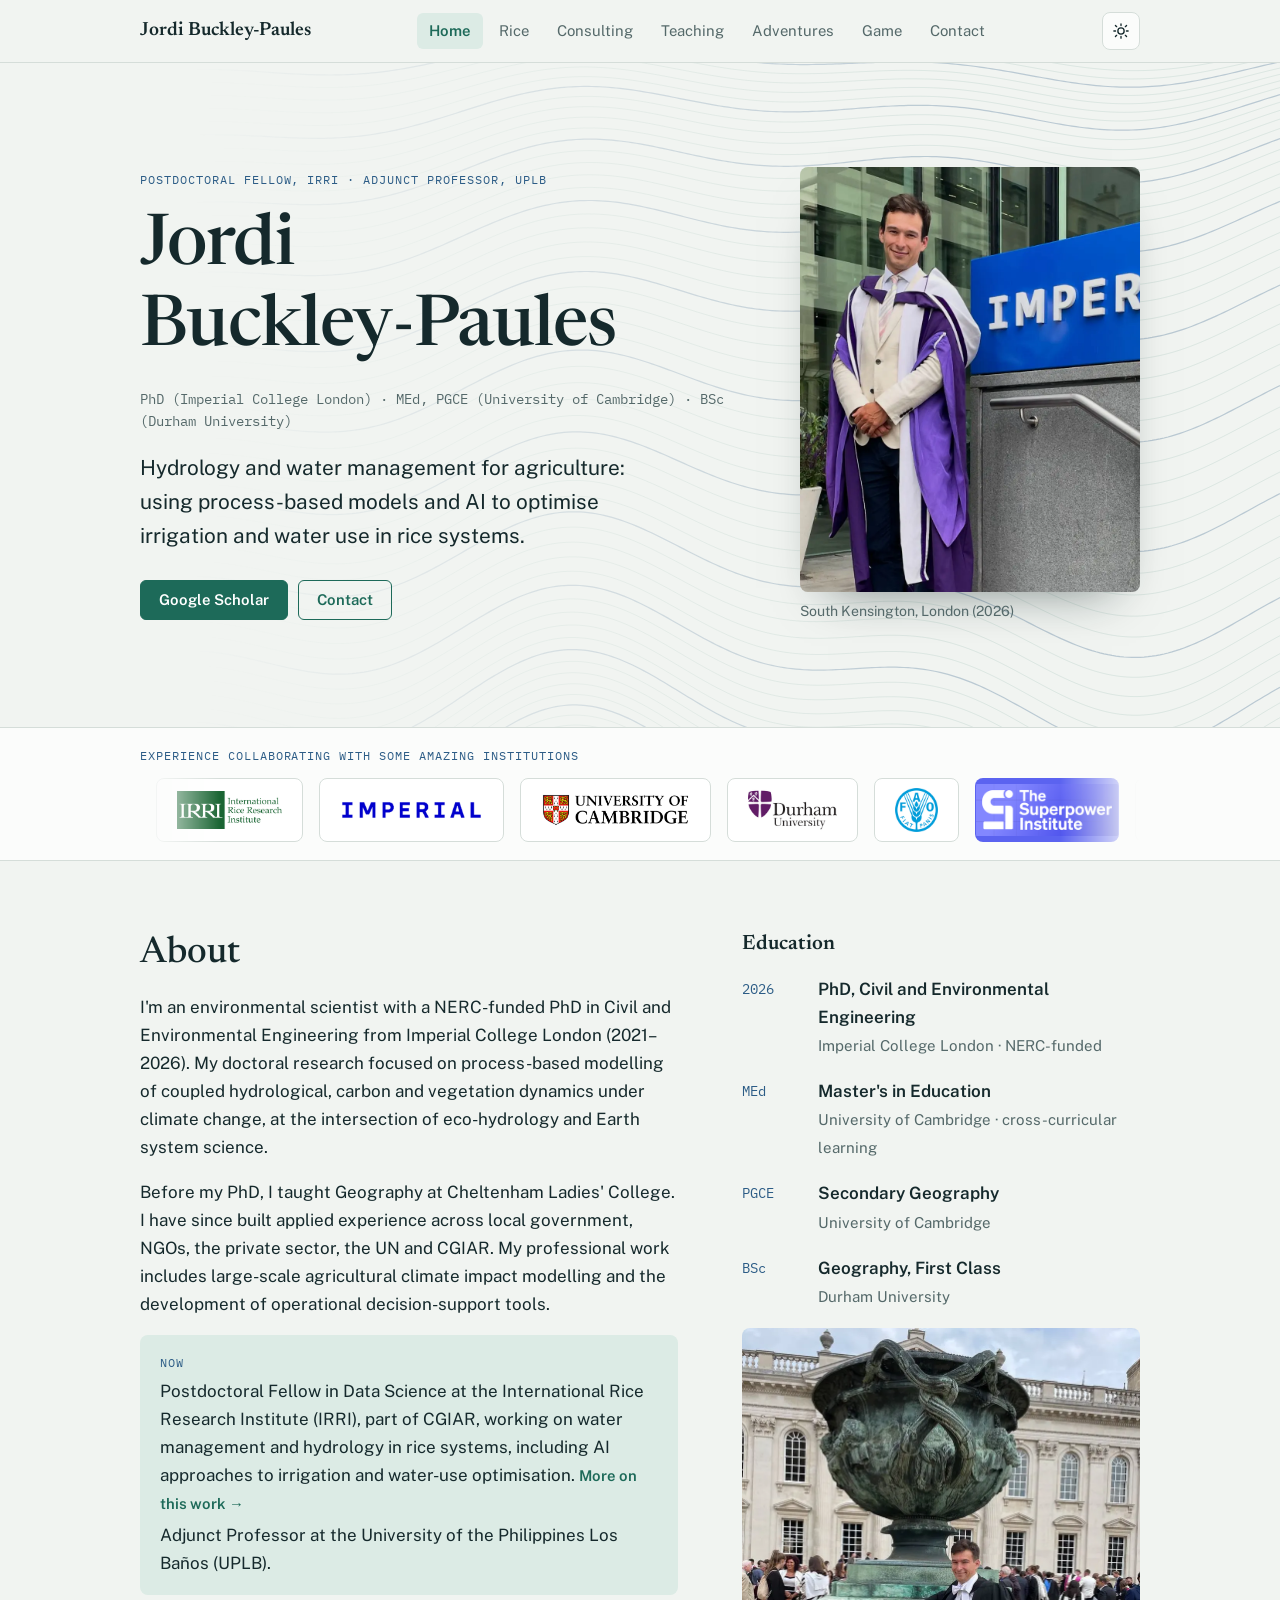
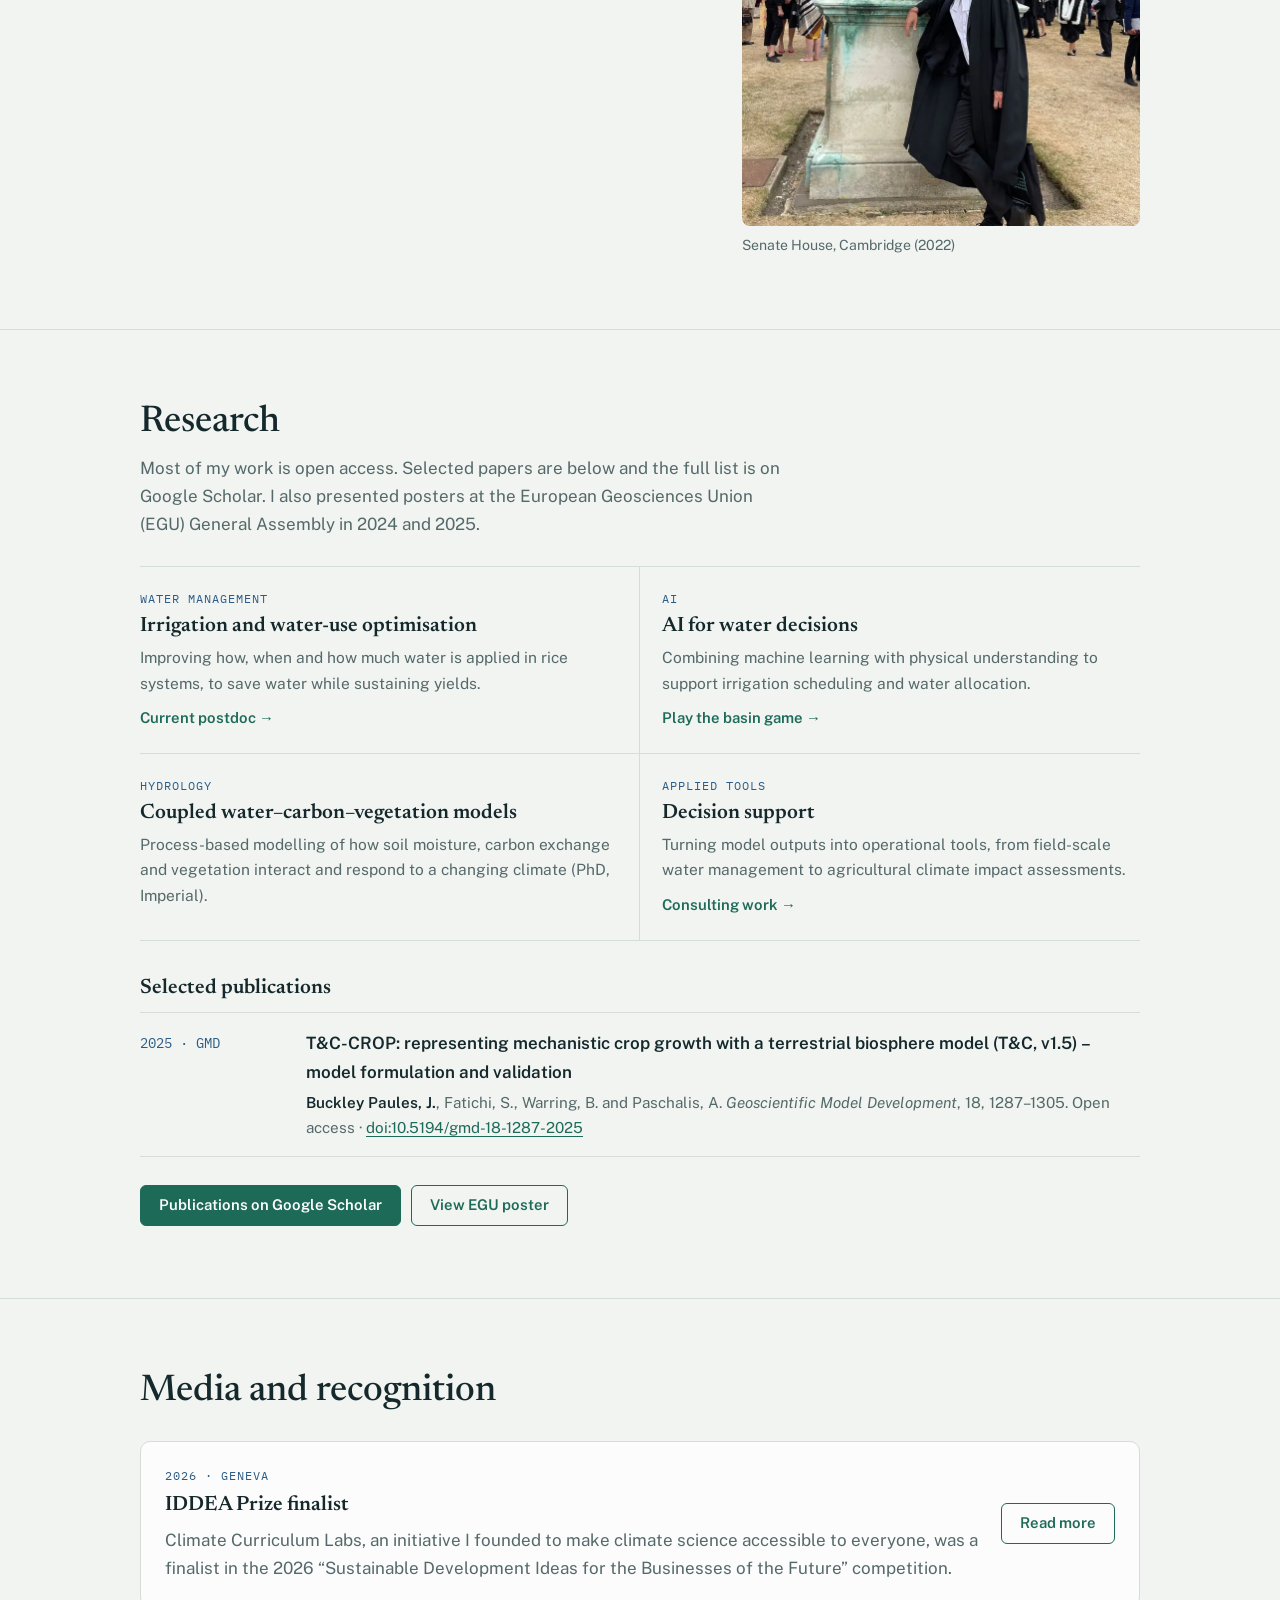
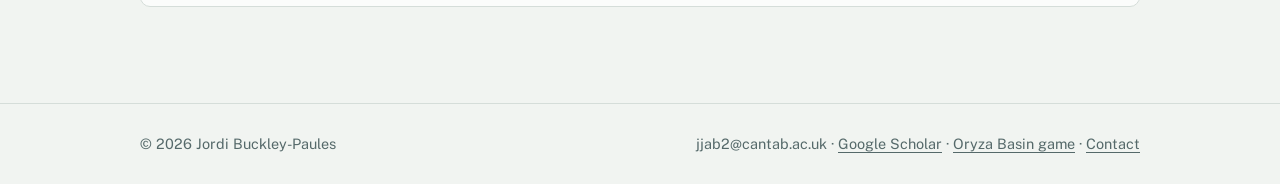
==== commit 2accadad: "Match CV: Postdoctoral Fellow (Data Science), PhD Civil and Environmental Engineering 2021-2026" ====
--- a/index.html
+++ b/index.html
@@ -4,7 +4,7 @@
 <meta charset="utf-8">
 <meta name="viewport" content="width=device-width, initial-scale=1, viewport-fit=cover">
 <title>Jordi Buckley-Paules · Hydrology and water for rice</title>
-<meta name="description" content="Jordi Buckley-Paules, postdoctoral researcher at IRRI working on hydrology, water management, irrigation optimisation and AI for rice systems.">
+<meta name="description" content="Jordi Buckley-Paules, Postdoctoral Fellow in Data Science at IRRI working on hydrology, water management, irrigation optimisation and AI for rice systems.">
 <meta name="author" content="Jordi Buckley-Paules">
 <link rel="canonical" href="https://jordbps.github.io/">
 <meta name="theme-color" content="#f1f4f1" media="(prefers-color-scheme: light)">
@@ -15,7 +15,7 @@
 <meta property="og:type" content="profile">
 <meta property="og:site_name" content="Jordi Buckley-Paules">
 <meta property="og:title" content="Jordi Buckley-Paules · Hydrology and water for rice">
-<meta property="og:description" content="Jordi Buckley-Paules, postdoctoral researcher at IRRI working on hydrology, water management, irrigation optimisation and AI for rice systems.">
+<meta property="og:description" content="Jordi Buckley-Paules, Postdoctoral Fellow in Data Science at IRRI working on hydrology, water management, irrigation optimisation and AI for rice systems.">
 <meta property="og:url" content="https://jordbps.github.io/">
 <meta property="og:image" content="https://jordbps.github.io/img/og-image.jpg">
 <meta property="og:image:width" content="1200">
@@ -24,9 +24,9 @@
 <meta property="og:locale" content="en_GB">
 <meta name="twitter:card" content="summary_large_image">
 <meta name="twitter:title" content="Jordi Buckley-Paules · Hydrology and water for rice">
-<meta name="twitter:description" content="Jordi Buckley-Paules, postdoctoral researcher at IRRI working on hydrology, water management, irrigation optimisation and AI for rice systems.">
+<meta name="twitter:description" content="Jordi Buckley-Paules, Postdoctoral Fellow in Data Science at IRRI working on hydrology, water management, irrigation optimisation and AI for rice systems.">
 <meta name="twitter:image" content="https://jordbps.github.io/img/og-image.jpg">
-<script type="application/ld+json">{"@context": "https://schema.org", "@type": "Person", "name": "Jordi Buckley-Paules", "url": "https://jordbps.github.io/", "image": "https://jordbps.github.io/img/imperial-graduation.jpg", "jobTitle": "Postdoctoral researcher", "worksFor": {"@type": "Organization", "name": "International Rice Research Institute (IRRI)"}, "alumniOf": [{"@type": "CollegeOrUniversity", "name": "Imperial College London"}, {"@type": "CollegeOrUniversity", "name": "University of Cambridge"}, {"@type": "CollegeOrUniversity", "name": "Durham University"}], "knowsAbout": ["Hydrology", "Irrigation", "Rice water management", "Alternate wetting and drying", "Methane MRV", "Machine learning"], "sameAs": ["https://scholar.google.com/citations?user=2eecasgAAAAJ&hl=en"]}</script>
+<script type="application/ld+json">{"@context": "https://schema.org", "@type": "Person", "name": "Jordi Buckley-Paules", "url": "https://jordbps.github.io/", "image": "https://jordbps.github.io/img/imperial-graduation.jpg", "jobTitle": "Postdoctoral Fellow, Data Science", "worksFor": {"@type": "Organization", "name": "International Rice Research Institute (IRRI)"}, "alumniOf": [{"@type": "CollegeOrUniversity", "name": "Imperial College London"}, {"@type": "CollegeOrUniversity", "name": "University of Cambridge"}, {"@type": "CollegeOrUniversity", "name": "Durham University"}], "knowsAbout": ["Hydrology", "Irrigation", "Rice water management", "Alternate wetting and drying", "Methane MRV", "Machine learning"], "sameAs": ["https://scholar.google.com/citations?user=2eecasgAAAAJ&hl=en"]}</script>
 <script>try{var t=localStorage.getItem('jbp.theme');if(t==='dark'||t==='light')document.documentElement.setAttribute('data-theme',t);}catch(e){}</script>
 <link rel="preconnect" href="https://fonts.googleapis.com">
 <link rel="preconnect" href="https://fonts.gstatic.com" crossorigin>
@@ -509,7 +509,7 @@
     <canvas id="terraces" aria-hidden="true"></canvas>
     <div class="wrap has-photo">
       <div class="hero-text">
-      <span class="label">Postdoctoral researcher, IRRI · Adjunct Professor, UPLB</span>
+      <span class="label">Postdoctoral Fellow, IRRI · Adjunct Professor, UPLB</span>
       <h1>Jordi Buckley&#8209;Paules</h1>
       <p class="creds">PhD (Imperial College London) · MEd, PGCE (University of Cambridge) · BSc (Durham University)</p>
       <p class="lead">Hydrology and water management for agriculture: using process-based models and AI to optimise irrigation and water use in rice systems.</p>
@@ -546,18 +546,18 @@
     <div class="wrap split">
       <div class="prose">
         <h2>About</h2>
-        <p>I'm an environmental scientist with a NERC-funded PhD in Environmental Engineering from Imperial College London (2025). My doctoral research focused on process-based modelling of coupled hydrological, carbon and vegetation dynamics under climate change, at the intersection of eco-hydrology and Earth system science.</p>
+        <p>I'm an environmental scientist with a NERC-funded PhD in Civil and Environmental Engineering from Imperial College London (2021–2026). My doctoral research focused on process-based modelling of coupled hydrological, carbon and vegetation dynamics under climate change, at the intersection of eco-hydrology and Earth system science.</p>
         <p>Before my PhD, I taught Geography at Cheltenham Ladies' College. I have since built applied experience across local government, NGOs, the private sector, the UN and CGIAR. My professional work includes large-scale agricultural climate impact modelling and the development of operational decision-support tools.</p>
         <div class="now">
           <span class="label">Now</span>
-          <p>Postdoctoral researcher at the International Rice Research Institute (IRRI), part of CGIAR, working on water management and hydrology in rice systems, including AI approaches to irrigation and water-use optimisation. <a class="more" href="#rice">More on this work →</a></p>
+          <p>Postdoctoral Fellow in Data Science at the International Rice Research Institute (IRRI), part of CGIAR, working on water management and hydrology in rice systems, including AI approaches to irrigation and water-use optimisation. <a class="more" href="#rice">More on this work →</a></p>
           <p>Adjunct Professor at the University of the Philippines Los Baños (UPLB).</p>
         </div>
       </div>
       <div style="display:grid; gap:18px">
         <h3>Education</h3>
         <ol class="timeline">
-          <li><span class="yr">2025</span><div><strong>PhD, Environmental Engineering</strong><span>Imperial College London · NERC-funded</span></div></li>
+          <li><span class="yr">2026</span><div><strong>PhD, Civil and Environmental Engineering</strong><span>Imperial College London · NERC-funded</span></div></li>
           <li><span class="yr">MEd</span><div><strong>Master's in Education</strong><span>University of Cambridge · cross-curricular learning</span></div></li>
           <li><span class="yr">PGCE</span><div><strong>Secondary Geography</strong><span>University of Cambridge</span></div></li>
           <li><span class="yr">BSc</span><div><strong>Geography, First Class</strong><span>Durham University</span></div></li>
@@ -644,7 +644,7 @@
     <div class="wrap split">
       <div class="prose">
         <h2>Overview</h2>
-        <p>Rice is one of the world's most water-intensive crops. As a postdoctoral researcher at the International Rice Research Institute (IRRI), part of CGIAR, I work on water management and hydrology in rice systems, with a focus on optimising irrigation and water use.</p>
+        <p>Rice is one of the world's most water-intensive crops. As a Postdoctoral Fellow in Data Science at the International Rice Research Institute (IRRI), part of CGIAR, I work on water management and hydrology in rice systems, with a focus on optimising irrigation and water use.</p>
         <p>The work combines process-based hydrological modelling with AI methods to support decisions on when and how much to irrigate. Water management in paddies is closely linked to methane emissions, and fieldwork includes emissions measurement, reporting and verification (MRV).</p>
         <p>Below are a map of where rice is grown across Southeast Asia and a few examples of the kinds of decision tools this work builds.</p>
       </div>
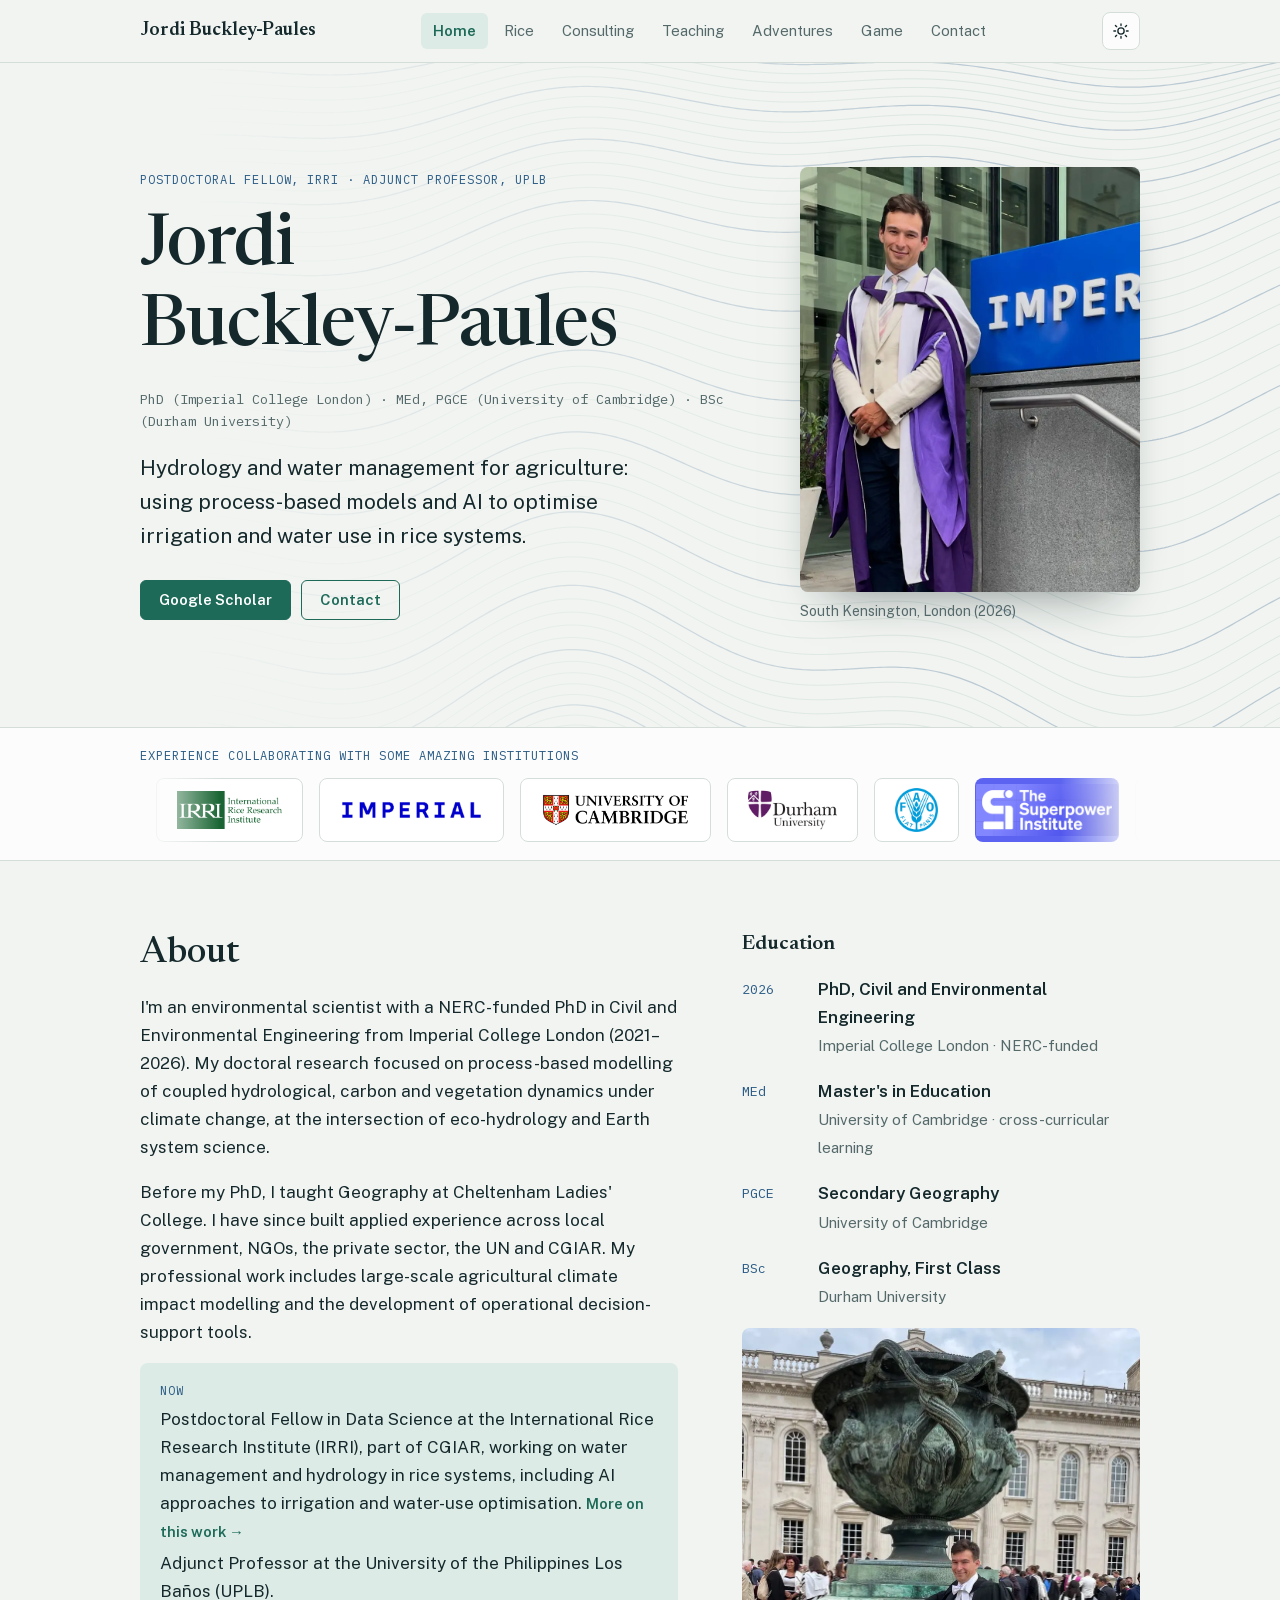
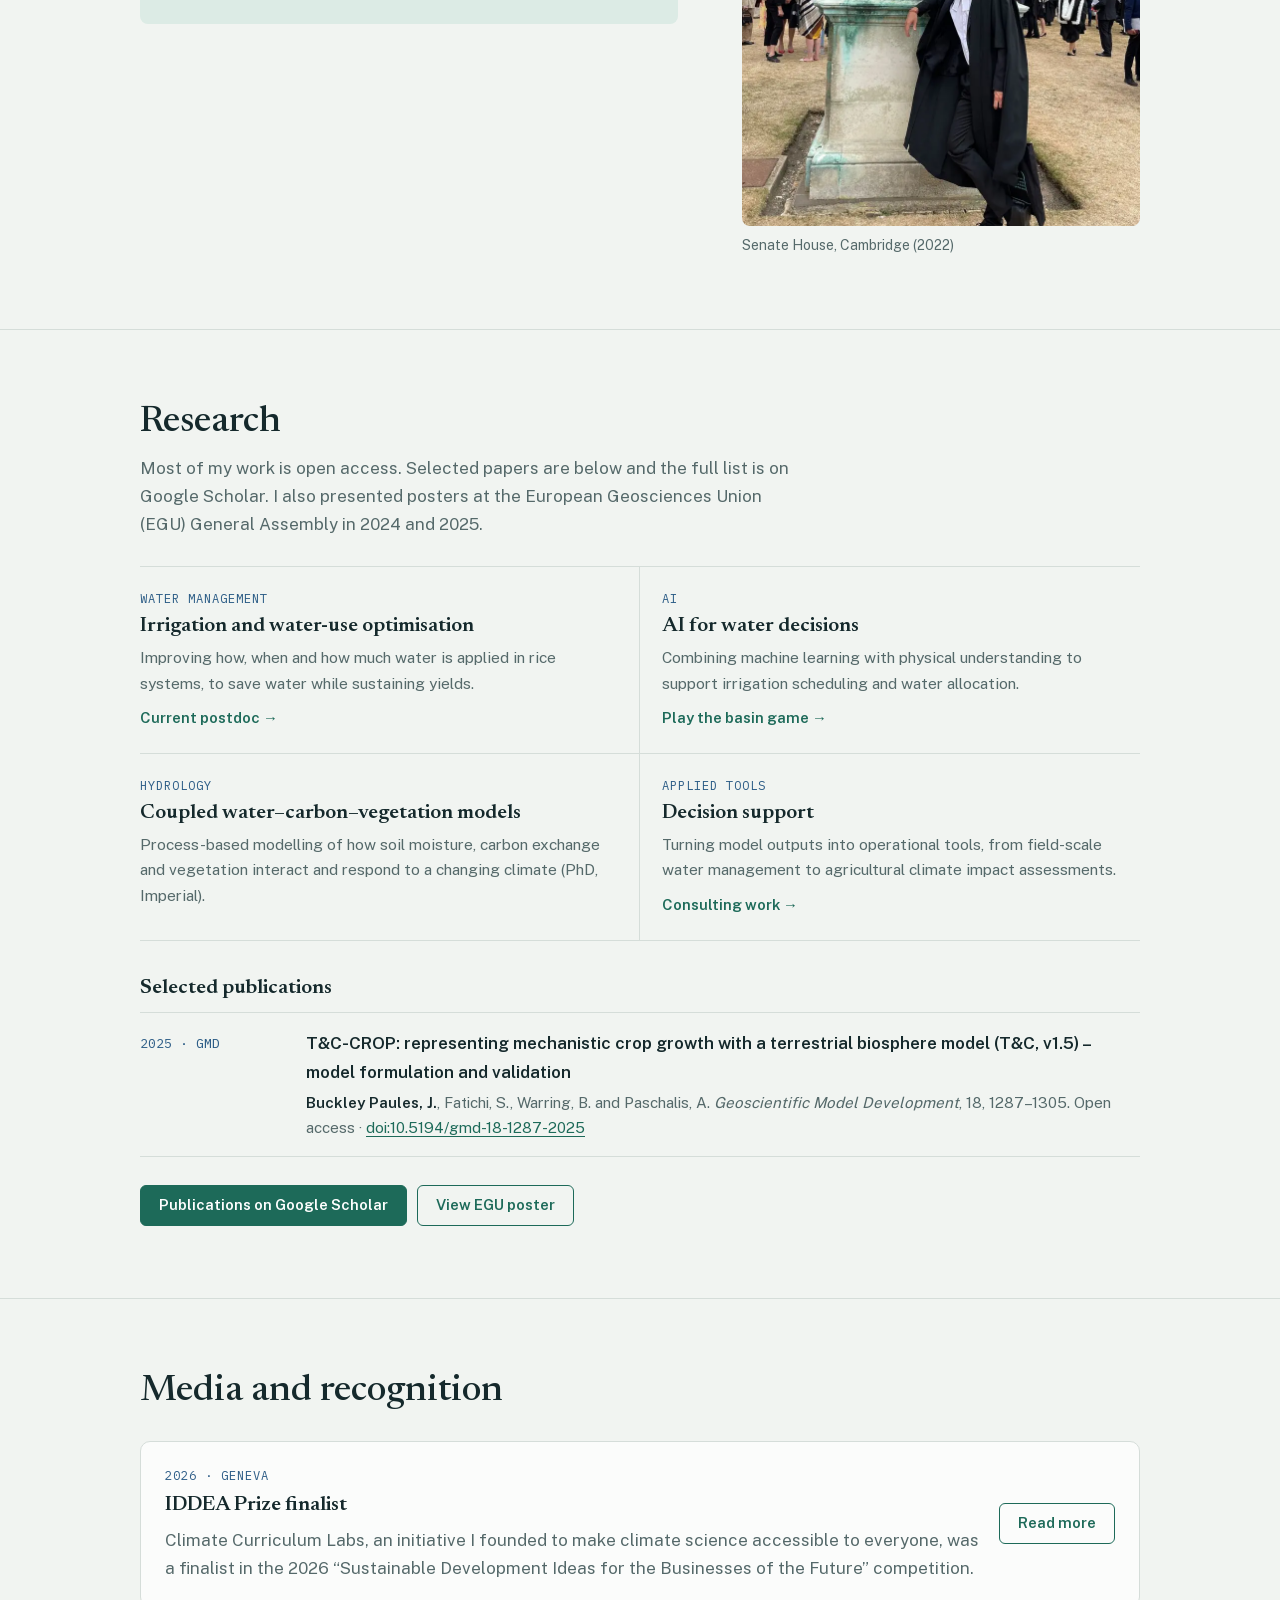
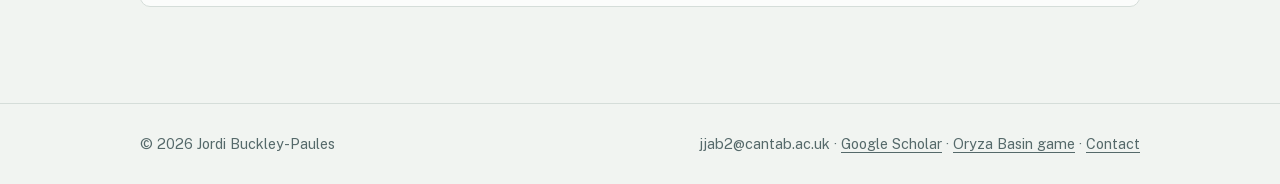
==== commit dff0437d: "Use self-hosted fonts and add GoatCounter Fonts now load from fonts/fonts.css instead of Google Font" ====
--- a/index.html
+++ b/index.html
@@ -28,9 +28,9 @@
 <meta name="twitter:image" content="https://jordbps.github.io/img/og-image.jpg">
 <script type="application/ld+json">{"@context": "https://schema.org", "@type": "Person", "name": "Jordi Buckley-Paules", "url": "https://jordbps.github.io/", "image": "https://jordbps.github.io/img/imperial-graduation.jpg", "jobTitle": "Postdoctoral Fellow, Data Science", "worksFor": {"@type": "Organization", "name": "International Rice Research Institute (IRRI)"}, "alumniOf": [{"@type": "CollegeOrUniversity", "name": "Imperial College London"}, {"@type": "CollegeOrUniversity", "name": "University of Cambridge"}, {"@type": "CollegeOrUniversity", "name": "Durham University"}], "knowsAbout": ["Hydrology", "Irrigation", "Rice water management", "Alternate wetting and drying", "Methane MRV", "Machine learning"], "sameAs": ["https://scholar.google.com/citations?user=2eecasgAAAAJ&hl=en"]}</script>
 <script>try{var t=localStorage.getItem('jbp.theme');if(t==='dark'||t==='light')document.documentElement.setAttribute('data-theme',t);}catch(e){}</script>
-<link rel="preconnect" href="https://fonts.googleapis.com">
-<link rel="preconnect" href="https://fonts.gstatic.com" crossorigin>
-<link rel="stylesheet" href="https://fonts.googleapis.com/css2?family=Newsreader:opsz,wght@6..72,400;6..72,500;6..72,600&family=Public+Sans:wght@400;500;600&family=IBM+Plex+Mono:wght@400;500&display=swap">
+<link rel="preload" href="fonts/newsreader-latin.woff2" as="font" type="font/woff2" crossorigin>
+<link rel="preload" href="fonts/public-sans-latin.woff2" as="font" type="font/woff2" crossorigin>
+<link rel="stylesheet" href="fonts/fonts.css">
 <style>
 html{-webkit-text-size-adjust:100%;text-size-adjust:100%}
 body{margin:0}
@@ -1197,7 +1197,8 @@
   route();
 })();
 </script>
-
-
+<!-- GoatCounter: cookie-free visit counts. Each #section is counted as its own page. -->
+<script>window.goatcounter={path:function(){return location.pathname+location.search+location.hash}};window.addEventListener('hashchange',function(){if(window.goatcounter.count)window.goatcounter.count()});</script>
+<script data-goatcounter="https://jordbps.goatcounter.com/count" async src="//gc.zgo.at/count.js"></script>
 </body>
 </html>
--- a/fonts/fonts.css
+++ b/fonts/fonts.css
@@ -0,0 +1,273 @@
+/* Self-hosted copies of Google Fonts (SIL Open Font License 1.1).
+   Newsreader, Public Sans and IBM Plex Mono for the site; Barlow and Barlow Condensed for the game.
+   Latin and Latin Extended only. */
+/* IBM Plex Mono 400, latin-ext */
+@font-face {
+  font-family: 'IBM Plex Mono';
+  font-style: normal;
+  font-weight: 400;
+  font-display: swap;
+  src: url(ibm-plex-mono-400-latin-ext.woff2) format('woff2');
+  unicode-range: U+0100-02BA, U+02BD-02C5, U+02C7-02CC, U+02CE-02D7, U+02DD-02FF, U+0304, U+0308, U+0329, U+1D00-1DBF, U+1E00-1E9F, U+1EF2-1EFF, U+2020, U+20A0-20AB, U+20AD-20C4, U+2113, U+2C60-2C7F, U+A720-A7FF;
+}
+/* IBM Plex Mono 400, latin */
+@font-face {
+  font-family: 'IBM Plex Mono';
+  font-style: normal;
+  font-weight: 400;
+  font-display: swap;
+  src: url(ibm-plex-mono-400-latin.woff2) format('woff2');
+  unicode-range: U+0000-00FF, U+0131, U+0152-0153, U+02BB-02BC, U+02C6, U+02DA, U+02DC, U+0304, U+0308, U+0329, U+2000-206F, U+20AC, U+2122, U+2191, U+2193, U+2212, U+2215, U+FEFF, U+FFFD;
+}
+/* IBM Plex Mono 500, latin-ext */
+@font-face {
+  font-family: 'IBM Plex Mono';
+  font-style: normal;
+  font-weight: 500;
+  font-display: swap;
+  src: url(ibm-plex-mono-500-latin-ext.woff2) format('woff2');
+  unicode-range: U+0100-02BA, U+02BD-02C5, U+02C7-02CC, U+02CE-02D7, U+02DD-02FF, U+0304, U+0308, U+0329, U+1D00-1DBF, U+1E00-1E9F, U+1EF2-1EFF, U+2020, U+20A0-20AB, U+20AD-20C4, U+2113, U+2C60-2C7F, U+A720-A7FF;
+}
+/* IBM Plex Mono 500, latin */
+@font-face {
+  font-family: 'IBM Plex Mono';
+  font-style: normal;
+  font-weight: 500;
+  font-display: swap;
+  src: url(ibm-plex-mono-500-latin.woff2) format('woff2');
+  unicode-range: U+0000-00FF, U+0131, U+0152-0153, U+02BB-02BC, U+02C6, U+02DA, U+02DC, U+0304, U+0308, U+0329, U+2000-206F, U+20AC, U+2122, U+2191, U+2193, U+2212, U+2215, U+FEFF, U+FFFD;
+}
+/* Newsreader 400, latin-ext */
+@font-face {
+  font-family: 'Newsreader';
+  font-style: normal;
+  font-weight: 400;
+  font-display: swap;
+  src: url(newsreader-latin-ext.woff2) format('woff2');
+  unicode-range: U+0100-02BA, U+02BD-02C5, U+02C7-02CC, U+02CE-02D7, U+02DD-02FF, U+0304, U+0308, U+0329, U+1D00-1DBF, U+1E00-1E9F, U+1EF2-1EFF, U+2020, U+20A0-20AB, U+20AD-20C4, U+2113, U+2C60-2C7F, U+A720-A7FF;
+}
+/* Newsreader 400, latin */
+@font-face {
+  font-family: 'Newsreader';
+  font-style: normal;
+  font-weight: 400;
+  font-display: swap;
+  src: url(newsreader-latin.woff2) format('woff2');
+  unicode-range: U+0000-00FF, U+0131, U+0152-0153, U+02BB-02BC, U+02C6, U+02DA, U+02DC, U+0304, U+0308, U+0329, U+2000-206F, U+20AC, U+2122, U+2191, U+2193, U+2212, U+2215, U+FEFF, U+FFFD;
+}
+/* Newsreader 500, latin-ext */
+@font-face {
+  font-family: 'Newsreader';
+  font-style: normal;
+  font-weight: 500;
+  font-display: swap;
+  src: url(newsreader-latin-ext.woff2) format('woff2');
+  unicode-range: U+0100-02BA, U+02BD-02C5, U+02C7-02CC, U+02CE-02D7, U+02DD-02FF, U+0304, U+0308, U+0329, U+1D00-1DBF, U+1E00-1E9F, U+1EF2-1EFF, U+2020, U+20A0-20AB, U+20AD-20C4, U+2113, U+2C60-2C7F, U+A720-A7FF;
+}
+/* Newsreader 500, latin */
+@font-face {
+  font-family: 'Newsreader';
+  font-style: normal;
+  font-weight: 500;
+  font-display: swap;
+  src: url(newsreader-latin.woff2) format('woff2');
+  unicode-range: U+0000-00FF, U+0131, U+0152-0153, U+02BB-02BC, U+02C6, U+02DA, U+02DC, U+0304, U+0308, U+0329, U+2000-206F, U+20AC, U+2122, U+2191, U+2193, U+2212, U+2215, U+FEFF, U+FFFD;
+}
+/* Newsreader 600, latin-ext */
+@font-face {
+  font-family: 'Newsreader';
+  font-style: normal;
+  font-weight: 600;
+  font-display: swap;
+  src: url(newsreader-latin-ext.woff2) format('woff2');
+  unicode-range: U+0100-02BA, U+02BD-02C5, U+02C7-02CC, U+02CE-02D7, U+02DD-02FF, U+0304, U+0308, U+0329, U+1D00-1DBF, U+1E00-1E9F, U+1EF2-1EFF, U+2020, U+20A0-20AB, U+20AD-20C4, U+2113, U+2C60-2C7F, U+A720-A7FF;
+}
+/* Newsreader 600, latin */
+@font-face {
+  font-family: 'Newsreader';
+  font-style: normal;
+  font-weight: 600;
+  font-display: swap;
+  src: url(newsreader-latin.woff2) format('woff2');
+  unicode-range: U+0000-00FF, U+0131, U+0152-0153, U+02BB-02BC, U+02C6, U+02DA, U+02DC, U+0304, U+0308, U+0329, U+2000-206F, U+20AC, U+2122, U+2191, U+2193, U+2212, U+2215, U+FEFF, U+FFFD;
+}
+/* Public Sans 400, latin-ext */
+@font-face {
+  font-family: 'Public Sans';
+  font-style: normal;
+  font-weight: 400;
+  font-display: swap;
+  src: url(public-sans-latin-ext.woff2) format('woff2');
+  unicode-range: U+0100-02BA, U+02BD-02C5, U+02C7-02CC, U+02CE-02D7, U+02DD-02FF, U+0304, U+0308, U+0329, U+1D00-1DBF, U+1E00-1E9F, U+1EF2-1EFF, U+2020, U+20A0-20AB, U+20AD-20C4, U+2113, U+2C60-2C7F, U+A720-A7FF;
+}
+/* Public Sans 400, latin */
+@font-face {
+  font-family: 'Public Sans';
+  font-style: normal;
+  font-weight: 400;
+  font-display: swap;
+  src: url(public-sans-latin.woff2) format('woff2');
+  unicode-range: U+0000-00FF, U+0131, U+0152-0153, U+02BB-02BC, U+02C6, U+02DA, U+02DC, U+0304, U+0308, U+0329, U+2000-206F, U+20AC, U+2122, U+2191, U+2193, U+2212, U+2215, U+FEFF, U+FFFD;
+}
+/* Public Sans 500, latin-ext */
+@font-face {
+  font-family: 'Public Sans';
+  font-style: normal;
+  font-weight: 500;
+  font-display: swap;
+  src: url(public-sans-latin-ext.woff2) format('woff2');
+  unicode-range: U+0100-02BA, U+02BD-02C5, U+02C7-02CC, U+02CE-02D7, U+02DD-02FF, U+0304, U+0308, U+0329, U+1D00-1DBF, U+1E00-1E9F, U+1EF2-1EFF, U+2020, U+20A0-20AB, U+20AD-20C4, U+2113, U+2C60-2C7F, U+A720-A7FF;
+}
+/* Public Sans 500, latin */
+@font-face {
+  font-family: 'Public Sans';
+  font-style: normal;
+  font-weight: 500;
+  font-display: swap;
+  src: url(public-sans-latin.woff2) format('woff2');
+  unicode-range: U+0000-00FF, U+0131, U+0152-0153, U+02BB-02BC, U+02C6, U+02DA, U+02DC, U+0304, U+0308, U+0329, U+2000-206F, U+20AC, U+2122, U+2191, U+2193, U+2212, U+2215, U+FEFF, U+FFFD;
+}
+/* Public Sans 600, latin-ext */
+@font-face {
+  font-family: 'Public Sans';
+  font-style: normal;
+  font-weight: 600;
+  font-display: swap;
+  src: url(public-sans-latin-ext.woff2) format('woff2');
+  unicode-range: U+0100-02BA, U+02BD-02C5, U+02C7-02CC, U+02CE-02D7, U+02DD-02FF, U+0304, U+0308, U+0329, U+1D00-1DBF, U+1E00-1E9F, U+1EF2-1EFF, U+2020, U+20A0-20AB, U+20AD-20C4, U+2113, U+2C60-2C7F, U+A720-A7FF;
+}
+/* Public Sans 600, latin */
+@font-face {
+  font-family: 'Public Sans';
+  font-style: normal;
+  font-weight: 600;
+  font-display: swap;
+  src: url(public-sans-latin.woff2) format('woff2');
+  unicode-range: U+0000-00FF, U+0131, U+0152-0153, U+02BB-02BC, U+02C6, U+02DA, U+02DC, U+0304, U+0308, U+0329, U+2000-206F, U+20AC, U+2122, U+2191, U+2193, U+2212, U+2215, U+FEFF, U+FFFD;
+}
+/* Barlow 400 italic, latin-ext */
+@font-face {
+  font-family: 'Barlow';
+  font-style: italic;
+  font-weight: 400;
+  font-display: swap;
+  src: url(barlow-italic-latin-ext.woff2) format('woff2');
+  unicode-range: U+0100-02BA, U+02BD-02C5, U+02C7-02CC, U+02CE-02D7, U+02DD-02FF, U+0304, U+0308, U+0329, U+1D00-1DBF, U+1E00-1E9F, U+1EF2-1EFF, U+2020, U+20A0-20AB, U+20AD-20C4, U+2113, U+2C60-2C7F, U+A720-A7FF;
+}
+/* Barlow 400 italic, latin */
+@font-face {
+  font-family: 'Barlow';
+  font-style: italic;
+  font-weight: 400;
+  font-display: swap;
+  src: url(barlow-italic-latin.woff2) format('woff2');
+  unicode-range: U+0000-00FF, U+0131, U+0152-0153, U+02BB-02BC, U+02C6, U+02DA, U+02DC, U+0304, U+0308, U+0329, U+2000-206F, U+20AC, U+2122, U+2191, U+2193, U+2212, U+2215, U+FEFF, U+FFFD;
+}
+/* Barlow 400, latin-ext */
+@font-face {
+  font-family: 'Barlow';
+  font-style: normal;
+  font-weight: 400;
+  font-display: swap;
+  src: url(barlow-400-latin-ext.woff2) format('woff2');
+  unicode-range: U+0100-02BA, U+02BD-02C5, U+02C7-02CC, U+02CE-02D7, U+02DD-02FF, U+0304, U+0308, U+0329, U+1D00-1DBF, U+1E00-1E9F, U+1EF2-1EFF, U+2020, U+20A0-20AB, U+20AD-20C4, U+2113, U+2C60-2C7F, U+A720-A7FF;
+}
+/* Barlow 400, latin */
+@font-face {
+  font-family: 'Barlow';
+  font-style: normal;
+  font-weight: 400;
+  font-display: swap;
+  src: url(barlow-400-latin.woff2) format('woff2');
+  unicode-range: U+0000-00FF, U+0131, U+0152-0153, U+02BB-02BC, U+02C6, U+02DA, U+02DC, U+0304, U+0308, U+0329, U+2000-206F, U+20AC, U+2122, U+2191, U+2193, U+2212, U+2215, U+FEFF, U+FFFD;
+}
+/* Barlow 500, latin-ext */
+@font-face {
+  font-family: 'Barlow';
+  font-style: normal;
+  font-weight: 500;
+  font-display: swap;
+  src: url(barlow-500-latin-ext.woff2) format('woff2');
+  unicode-range: U+0100-02BA, U+02BD-02C5, U+02C7-02CC, U+02CE-02D7, U+02DD-02FF, U+0304, U+0308, U+0329, U+1D00-1DBF, U+1E00-1E9F, U+1EF2-1EFF, U+2020, U+20A0-20AB, U+20AD-20C4, U+2113, U+2C60-2C7F, U+A720-A7FF;
+}
+/* Barlow 500, latin */
+@font-face {
+  font-family: 'Barlow';
+  font-style: normal;
+  font-weight: 500;
+  font-display: swap;
+  src: url(barlow-500-latin.woff2) format('woff2');
+  unicode-range: U+0000-00FF, U+0131, U+0152-0153, U+02BB-02BC, U+02C6, U+02DA, U+02DC, U+0304, U+0308, U+0329, U+2000-206F, U+20AC, U+2122, U+2191, U+2193, U+2212, U+2215, U+FEFF, U+FFFD;
+}
+/* Barlow 600, latin-ext */
+@font-face {
+  font-family: 'Barlow';
+  font-style: normal;
+  font-weight: 600;
+  font-display: swap;
+  src: url(barlow-600-latin-ext.woff2) format('woff2');
+  unicode-range: U+0100-02BA, U+02BD-02C5, U+02C7-02CC, U+02CE-02D7, U+02DD-02FF, U+0304, U+0308, U+0329, U+1D00-1DBF, U+1E00-1E9F, U+1EF2-1EFF, U+2020, U+20A0-20AB, U+20AD-20C4, U+2113, U+2C60-2C7F, U+A720-A7FF;
+}
+/* Barlow 600, latin */
+@font-face {
+  font-family: 'Barlow';
+  font-style: normal;
+  font-weight: 600;
+  font-display: swap;
+  src: url(barlow-600-latin.woff2) format('woff2');
+  unicode-range: U+0000-00FF, U+0131, U+0152-0153, U+02BB-02BC, U+02C6, U+02DA, U+02DC, U+0304, U+0308, U+0329, U+2000-206F, U+20AC, U+2122, U+2191, U+2193, U+2212, U+2215, U+FEFF, U+FFFD;
+}
+/* Barlow Condensed 500, latin-ext */
+@font-face {
+  font-family: 'Barlow Condensed';
+  font-style: normal;
+  font-weight: 500;
+  font-display: swap;
+  src: url(barlow-condensed-500-latin-ext.woff2) format('woff2');
+  unicode-range: U+0100-02BA, U+02BD-02C5, U+02C7-02CC, U+02CE-02D7, U+02DD-02FF, U+0304, U+0308, U+0329, U+1D00-1DBF, U+1E00-1E9F, U+1EF2-1EFF, U+2020, U+20A0-20AB, U+20AD-20C4, U+2113, U+2C60-2C7F, U+A720-A7FF;
+}
+/* Barlow Condensed 500, latin */
+@font-face {
+  font-family: 'Barlow Condensed';
+  font-style: normal;
+  font-weight: 500;
+  font-display: swap;
+  src: url(barlow-condensed-500-latin.woff2) format('woff2');
+  unicode-range: U+0000-00FF, U+0131, U+0152-0153, U+02BB-02BC, U+02C6, U+02DA, U+02DC, U+0304, U+0308, U+0329, U+2000-206F, U+20AC, U+2122, U+2191, U+2193, U+2212, U+2215, U+FEFF, U+FFFD;
+}
+/* Barlow Condensed 600, latin-ext */
+@font-face {
+  font-family: 'Barlow Condensed';
+  font-style: normal;
+  font-weight: 600;
+  font-display: swap;
+  src: url(barlow-condensed-600-latin-ext.woff2) format('woff2');
+  unicode-range: U+0100-02BA, U+02BD-02C5, U+02C7-02CC, U+02CE-02D7, U+02DD-02FF, U+0304, U+0308, U+0329, U+1D00-1DBF, U+1E00-1E9F, U+1EF2-1EFF, U+2020, U+20A0-20AB, U+20AD-20C4, U+2113, U+2C60-2C7F, U+A720-A7FF;
+}
+/* Barlow Condensed 600, latin */
+@font-face {
+  font-family: 'Barlow Condensed';
+  font-style: normal;
+  font-weight: 600;
+  font-display: swap;
+  src: url(barlow-condensed-600-latin.woff2) format('woff2');
+  unicode-range: U+0000-00FF, U+0131, U+0152-0153, U+02BB-02BC, U+02C6, U+02DA, U+02DC, U+0304, U+0308, U+0329, U+2000-206F, U+20AC, U+2122, U+2191, U+2193, U+2212, U+2215, U+FEFF, U+FFFD;
+}
+/* Barlow Condensed 700, latin-ext */
+@font-face {
+  font-family: 'Barlow Condensed';
+  font-style: normal;
+  font-weight: 700;
+  font-display: swap;
+  src: url(barlow-condensed-700-latin-ext.woff2) format('woff2');
+  unicode-range: U+0100-02BA, U+02BD-02C5, U+02C7-02CC, U+02CE-02D7, U+02DD-02FF, U+0304, U+0308, U+0329, U+1D00-1DBF, U+1E00-1E9F, U+1EF2-1EFF, U+2020, U+20A0-20AB, U+20AD-20C4, U+2113, U+2C60-2C7F, U+A720-A7FF;
+}
+/* Barlow Condensed 700, latin */
+@font-face {
+  font-family: 'Barlow Condensed';
+  font-style: normal;
+  font-weight: 700;
+  font-display: swap;
+  src: url(barlow-condensed-700-latin.woff2) format('woff2');
+  unicode-range: U+0000-00FF, U+0131, U+0152-0153, U+02BB-02BC, U+02C6, U+02DA, U+02DC, U+0304, U+0308, U+0329, U+2000-206F, U+20AC, U+2122, U+2191, U+2193, U+2212, U+2215, U+FEFF, U+FFFD;
+}
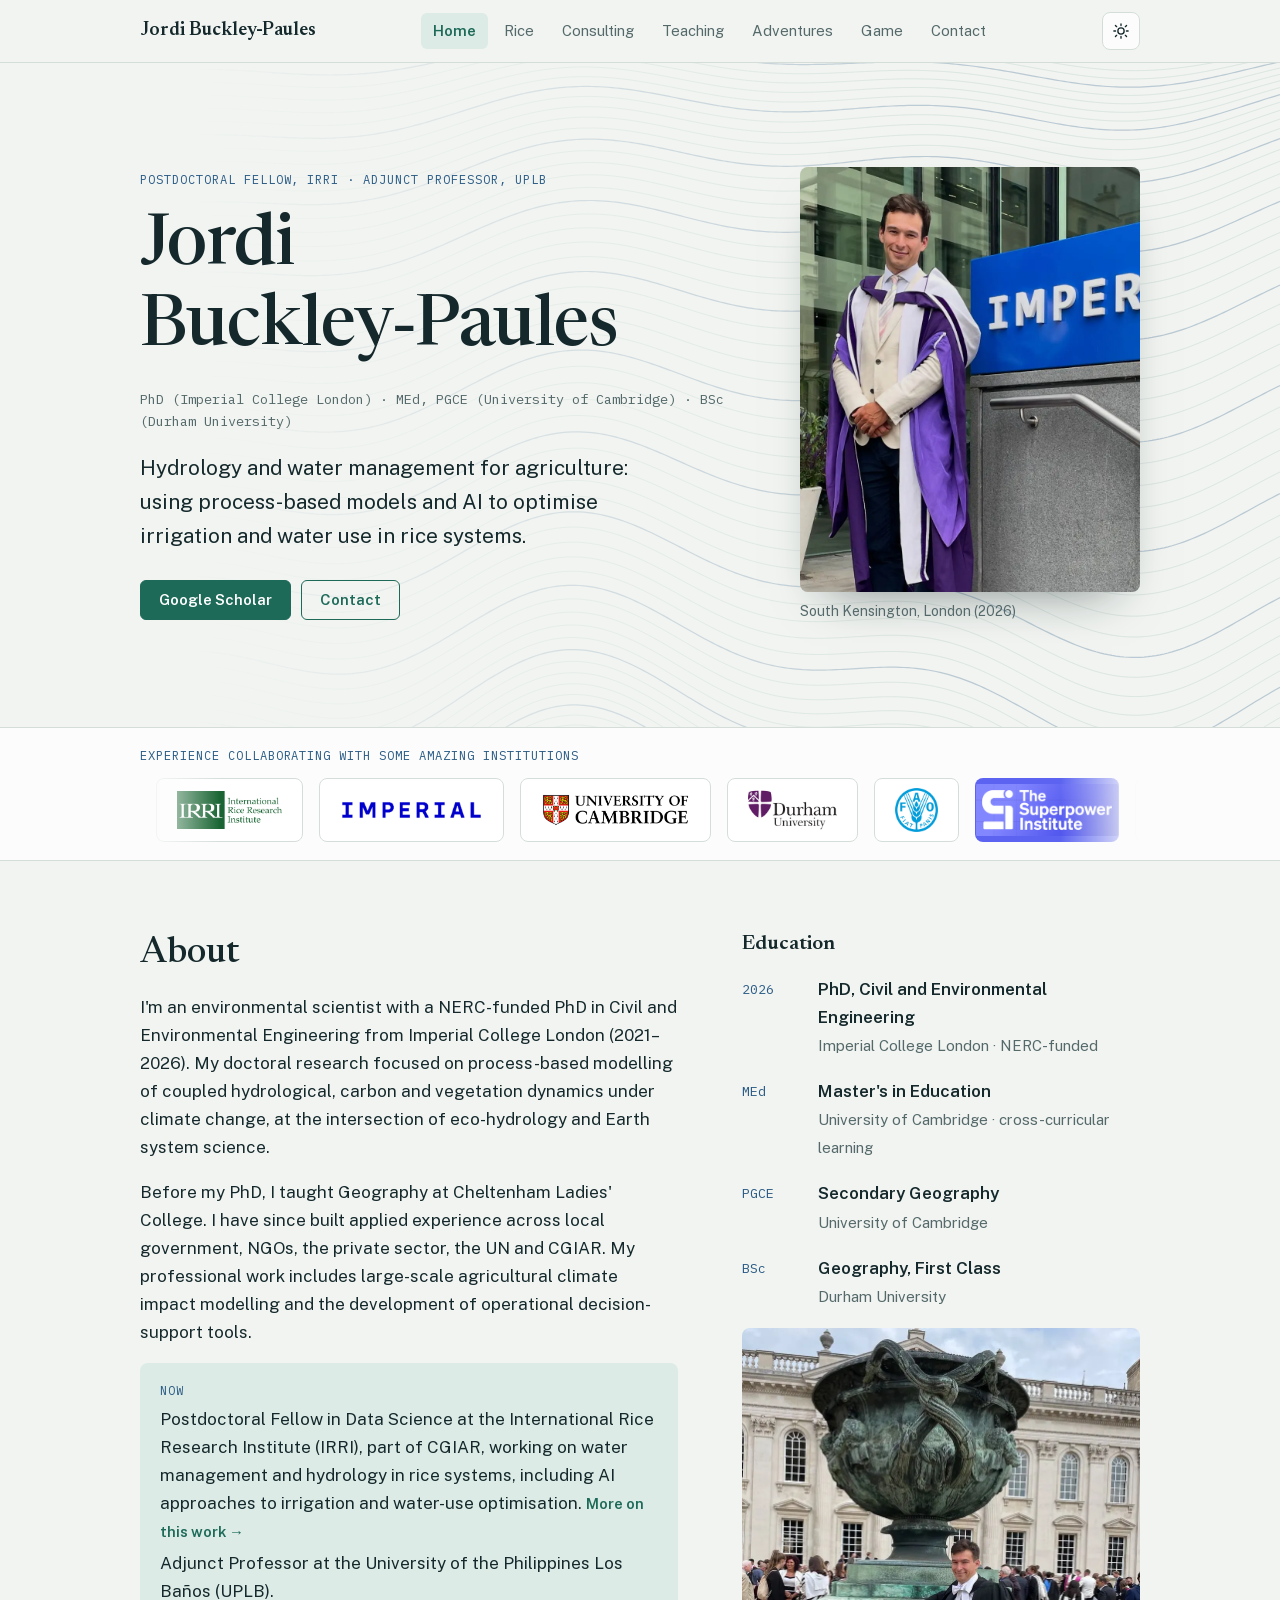
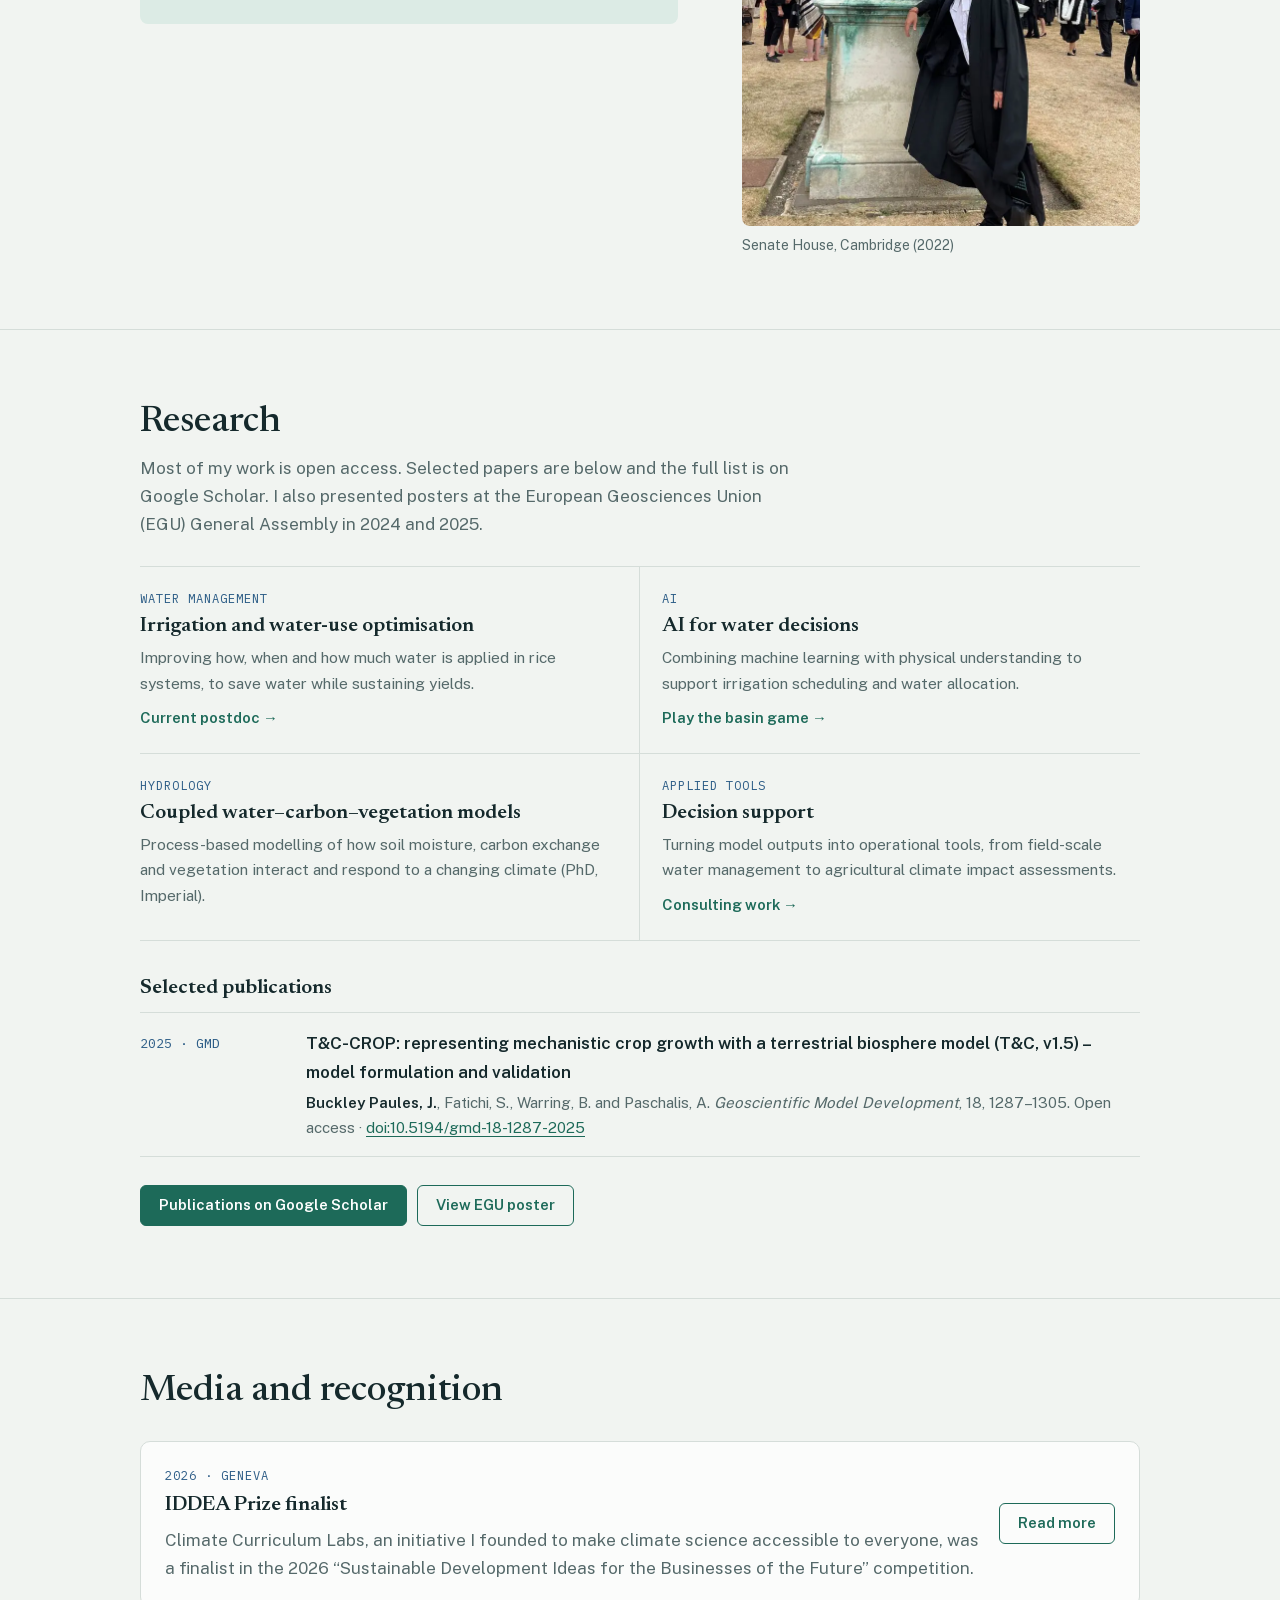
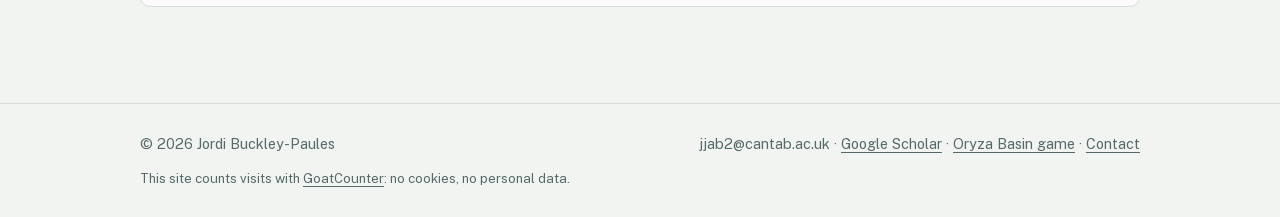
==== commit c76263cb: "Footer: note that visits are counted with GoatCounter" ====
--- a/index.html
+++ b/index.html
@@ -402,6 +402,7 @@
 footer.site { border-top: 1px solid var(--line); padding-block: 28px; color: var(--muted); font-size: .9rem; }
 footer.site .wrap { display: flex; flex-wrap: wrap; justify-content: space-between; gap: 12px; }
 footer.site a { color: var(--muted); }
+footer.site .privacy { flex-basis: 100%; font-size: .82rem; }
 
 @media (max-width: 980px) and (min-width: 761px) {
   .vpanels { grid-template-columns: minmax(0, 1fr); }
@@ -1026,6 +1027,7 @@
   <div class="wrap">
     <span>© 2026 Jordi Buckley-Paules</span>
     <span>jjab2@cantab.ac.uk · <a href="https://scholar.google.com/citations?user=2eecasgAAAAJ&amp;hl=en" target="_blank" rel="noopener">Google Scholar</a> · <a href="#game">Oryza Basin game</a> · <a href="#contact">Contact</a></span>
+    <span class="privacy">This site counts visits with <a href="https://www.goatcounter.com" target="_blank" rel="noopener">GoatCounter</a>: no cookies, no personal data.</span>
   </div>
 </footer>
 
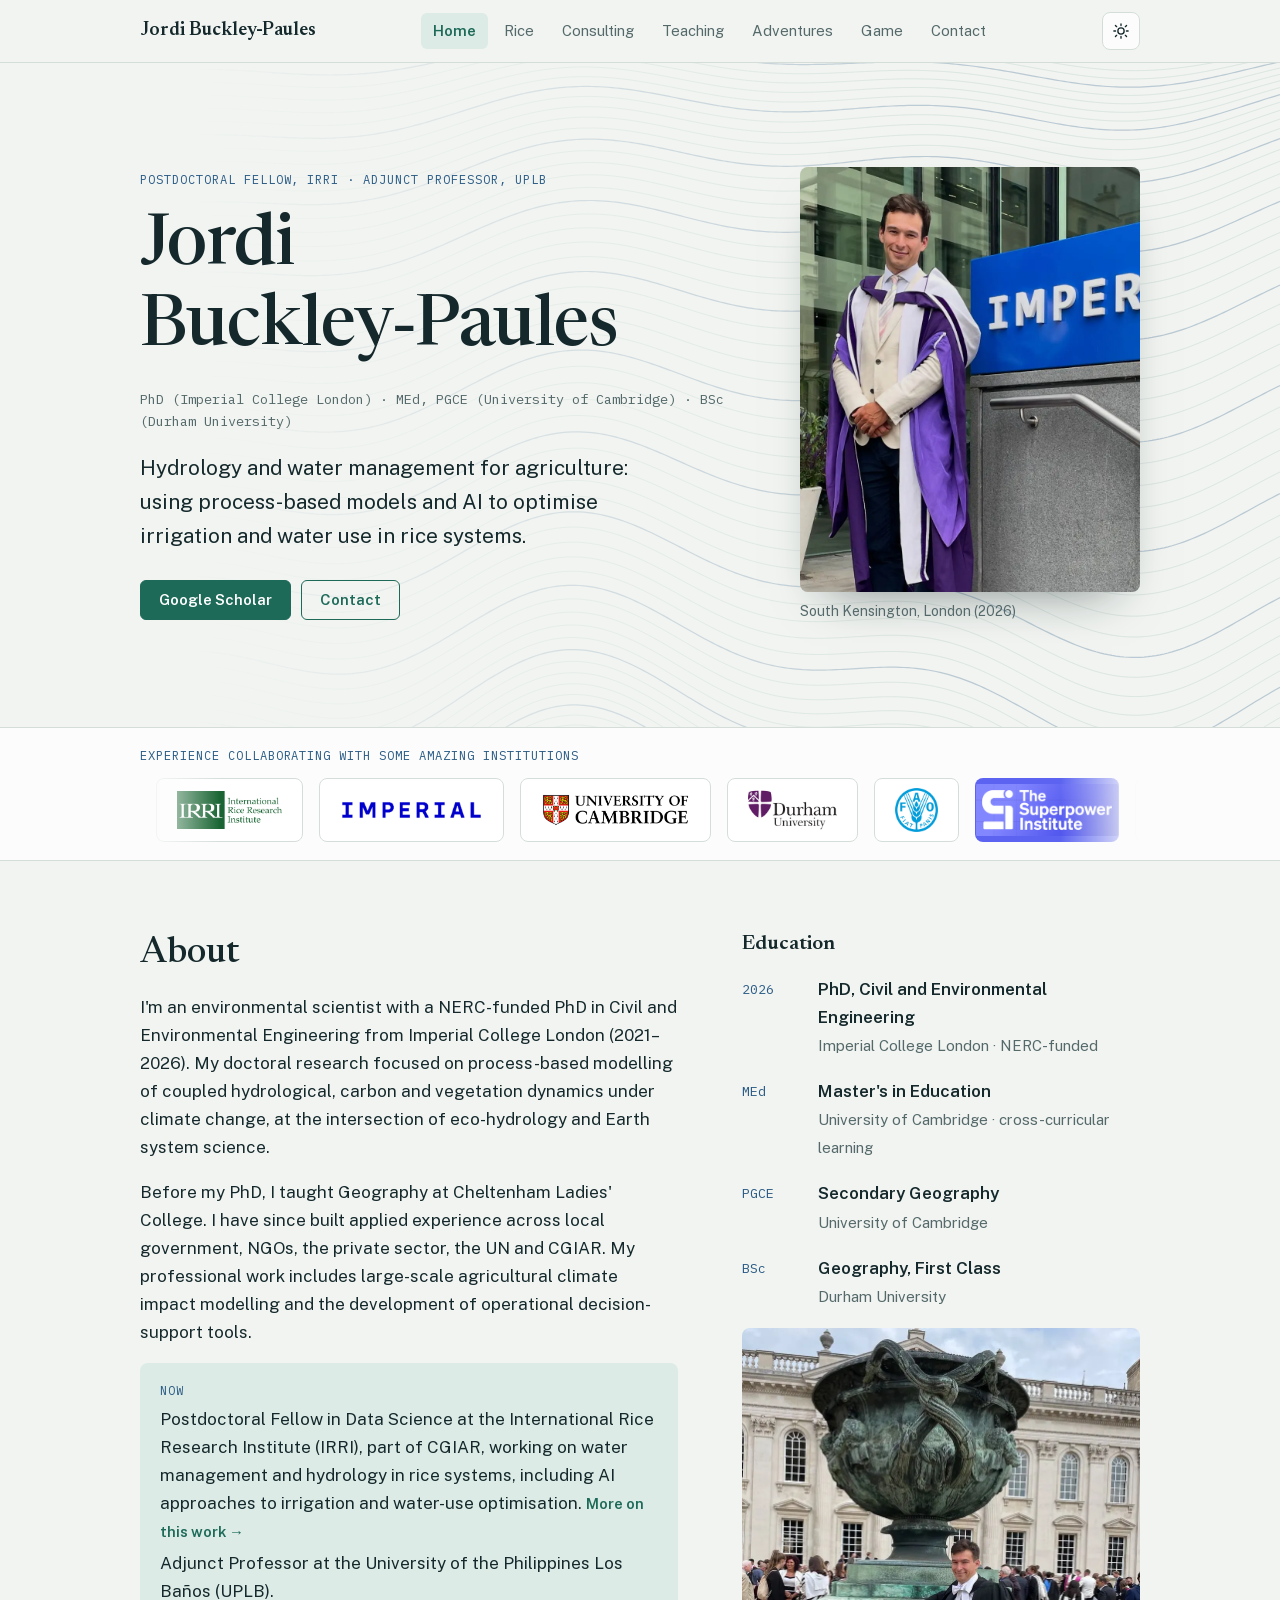
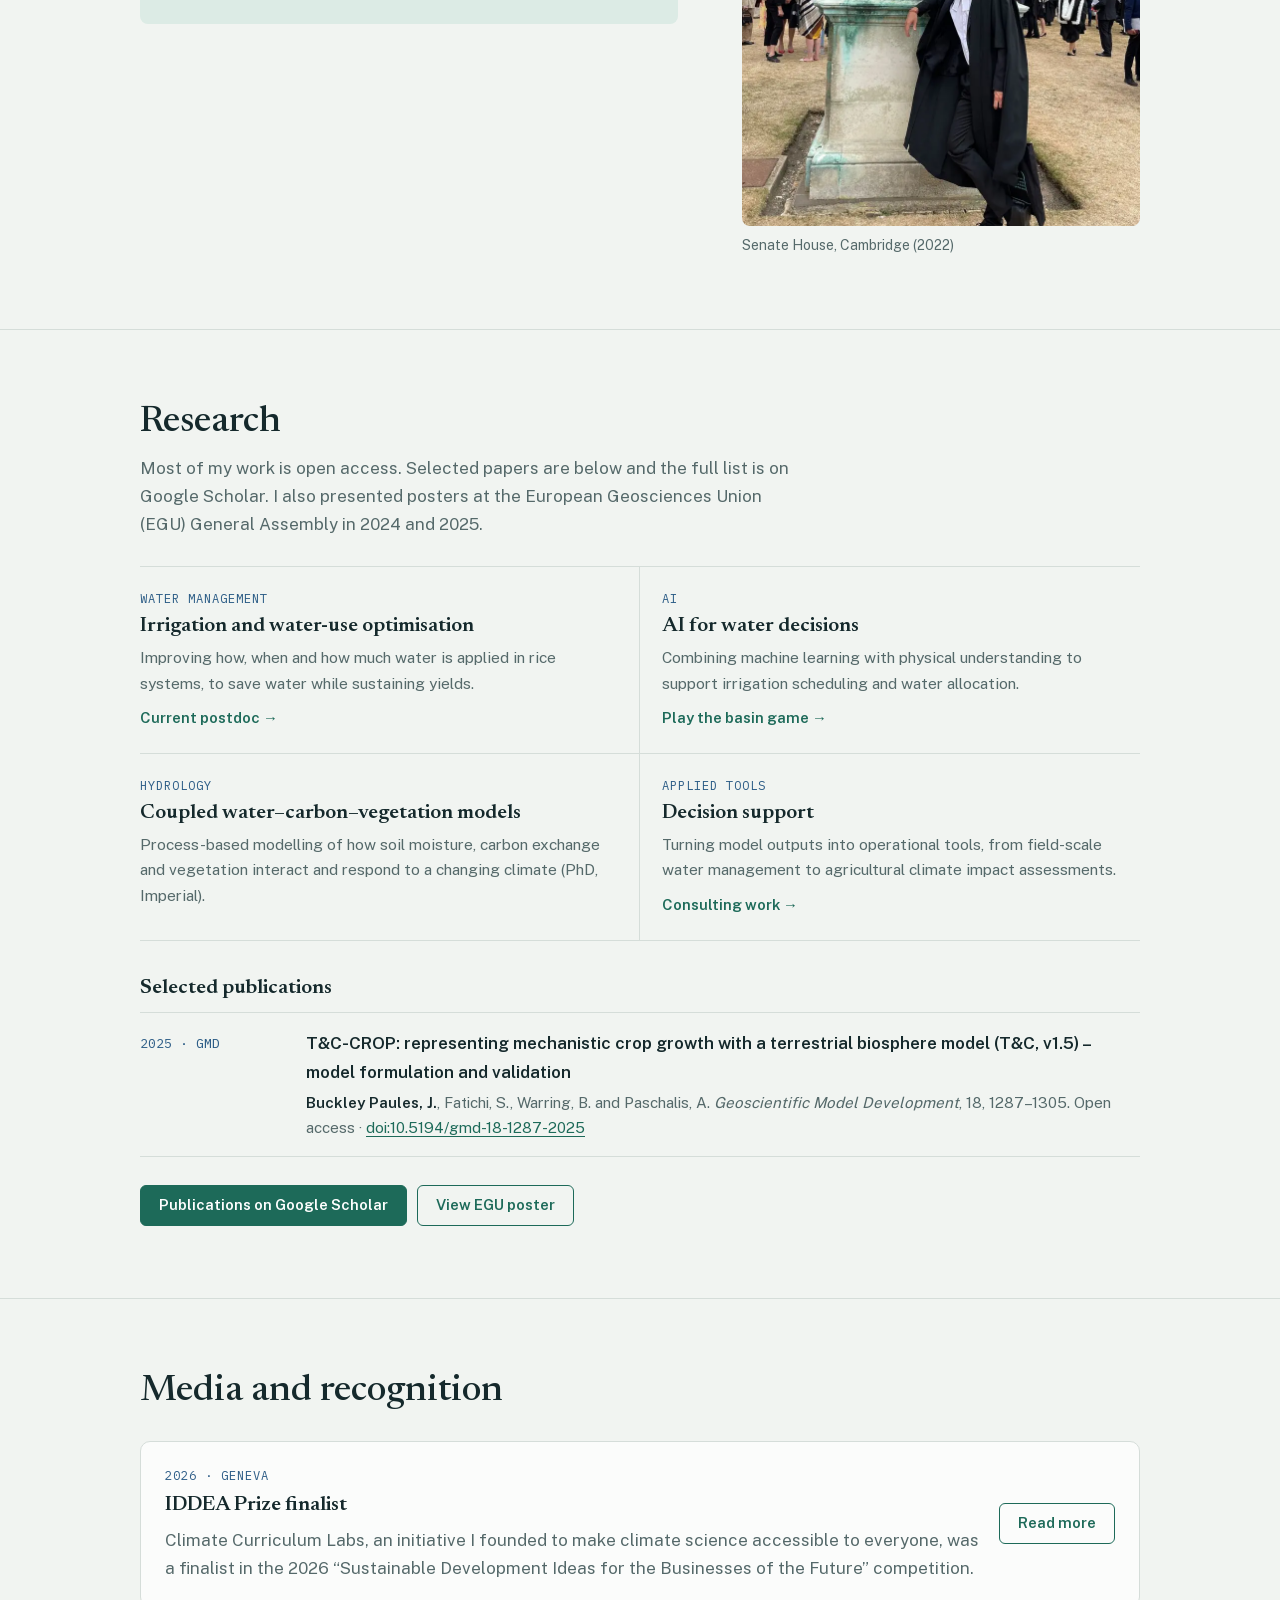
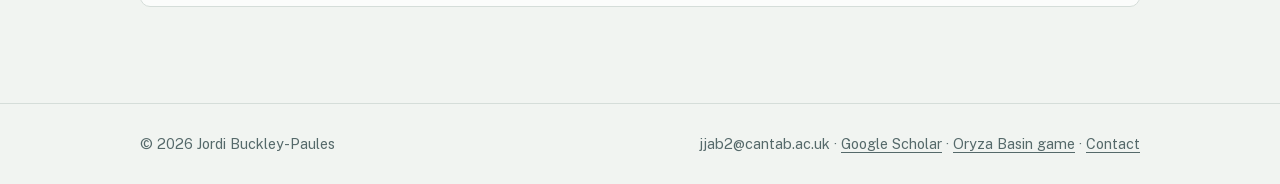
==== commit cdd0fa35: "Footer: remove the GoatCounter note" ====
--- a/index.html
+++ b/index.html
@@ -402,7 +402,6 @@
 footer.site { border-top: 1px solid var(--line); padding-block: 28px; color: var(--muted); font-size: .9rem; }
 footer.site .wrap { display: flex; flex-wrap: wrap; justify-content: space-between; gap: 12px; }
 footer.site a { color: var(--muted); }
-footer.site .privacy { flex-basis: 100%; font-size: .82rem; }
 
 @media (max-width: 980px) and (min-width: 761px) {
   .vpanels { grid-template-columns: minmax(0, 1fr); }
@@ -1027,7 +1026,6 @@
   <div class="wrap">
     <span>© 2026 Jordi Buckley-Paules</span>
     <span>jjab2@cantab.ac.uk · <a href="https://scholar.google.com/citations?user=2eecasgAAAAJ&amp;hl=en" target="_blank" rel="noopener">Google Scholar</a> · <a href="#game">Oryza Basin game</a> · <a href="#contact">Contact</a></span>
-    <span class="privacy">This site counts visits with <a href="https://www.goatcounter.com" target="_blank" rel="noopener">GoatCounter</a>: no cookies, no personal data.</span>
   </div>
 </footer>
 
